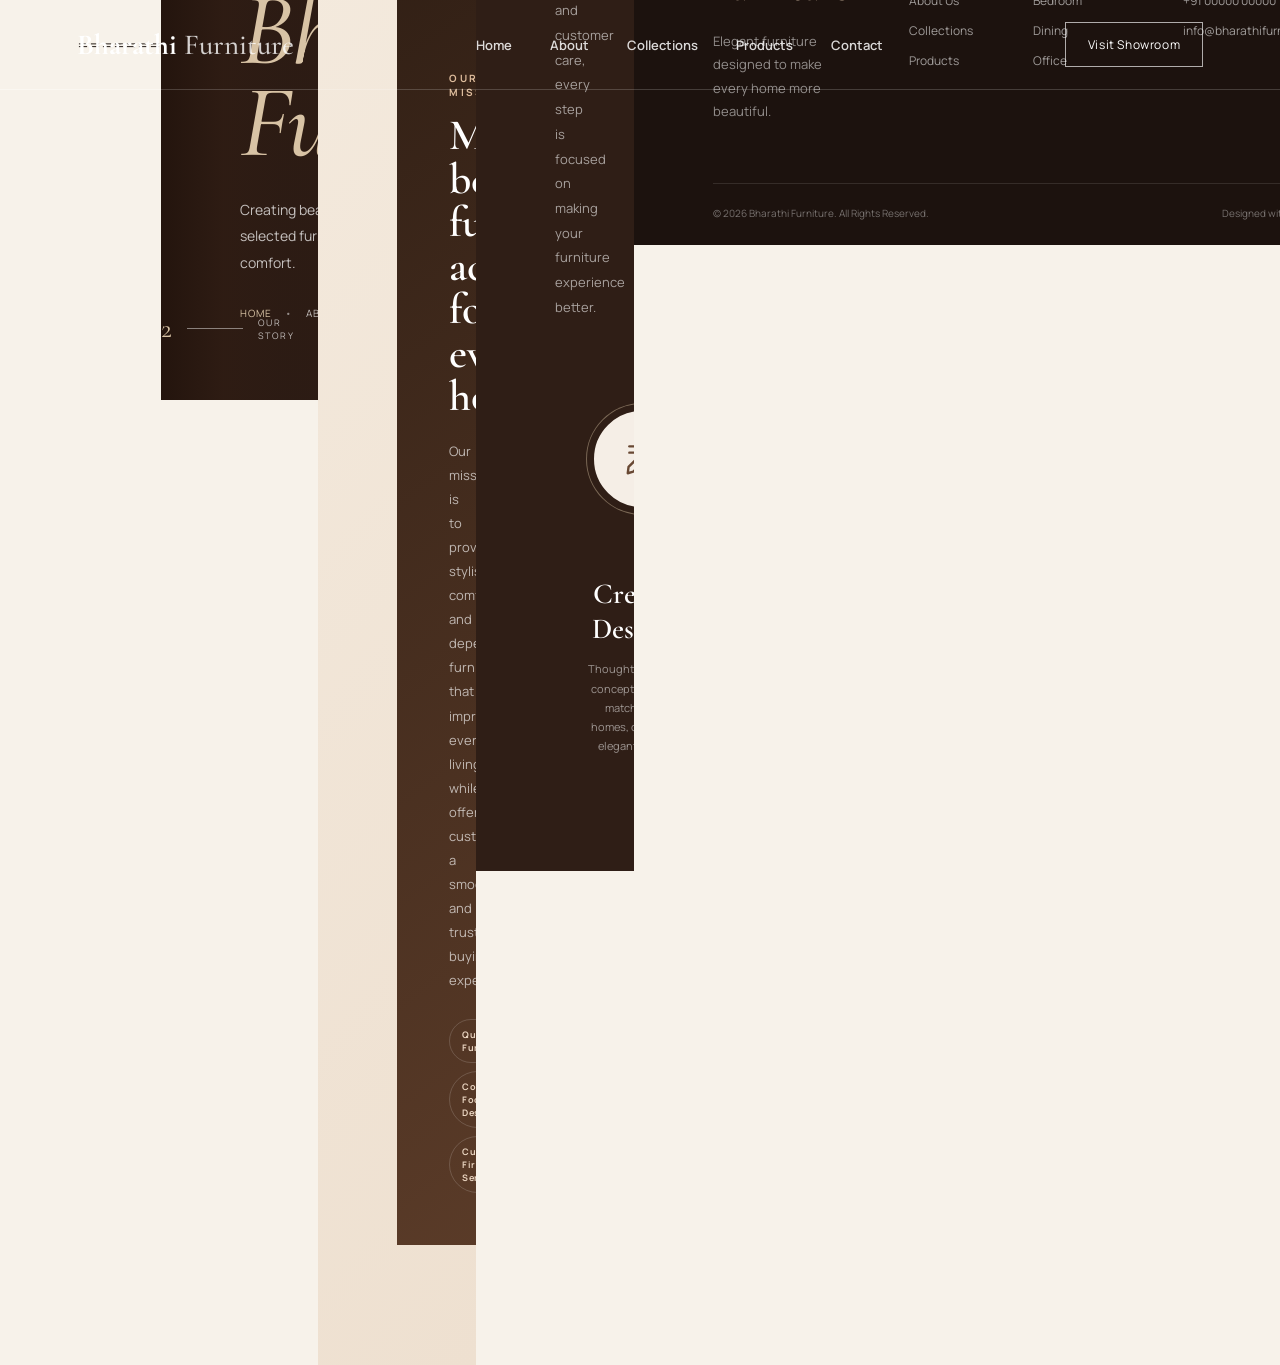
==== about.html @ 9de6555a "Merge branch 'main' into update" ====
<!DOCTYPE html>
<html lang="en">
<head>
  <meta charset="UTF-8" />
  <meta name="viewport" content="width=device-width, initial-scale=1.0" />
  <title>Bharathi Furniture</title>

  <link rel="preconnect" href="https://fonts.googleapis.com">
  <link rel="preconnect" href="https://fonts.gstatic.com" crossorigin>

  <link
    href="https://fonts.googleapis.com/css2?family=Cormorant+Garamond:wght@500;600;700&family=Manrope:wght@400;500;600;700&display=swap"
    rel="stylesheet"
  >

  <link rel="stylesheet" href="style.css" />
</head>
<body>

 <!-- HEADER -->

  <header class="header">
   <a href="index.html" class="logo">
  <img src="./image/logo.png" alt="Bharathi Furniture Logo">
</a>
=======
<header class="header">

  <a href="index.html" class="logo">
    Bharathi <span>Furniture</span>
  </a>

  <nav class="nav" id="mobileNav">

    <a href="index.html">
      Home
    </a>

    <a href="about.html" class="active">About</a>

    <a href="collection.html">
      Collections
    </a>

    <a href="products.html">
      Products
    </a>

    <a href="contact.html">
      Contact
    </a>

  </nav>

  <a href="contact.html" class="header-btn">
    Visit Showroom
  </a>

  <!-- MOBILE TOGGLE BUTTON -->
  <button
    class="menu-toggle"
    id="menuToggle"
    type="button"
    aria-label="Open menu"
    aria-expanded="false"
    aria-controls="mobileNav"
  >
    <span></span>
    <span></span>
    <span></span>
  </button>

</header>


<!-- =========================================
     ABOUT SECTION
========================================= -->
     <!-- =========================
       ABOUT PAGE HERO
  ========================== -->

  <section class="about-page-hero">

    <div class="about-hero-image"></div>

    <div class="about-hero-overlay"></div>


    <div class="about-hero-content">

      <span class="about-hero-small">
        OUR STORY
      </span>

      <h1>
        About
        <em>Bharathi Furniture.</em>
      </h1>

      <p>
        Creating beautiful interiors with thoughtfully selected
        furniture, elegant design and lasting comfort.
      </p>

      <div class="about-breadcrumb">
        <a href="index.html">Home</a>

        <span>•</span>

        <p>About Us</p>
      </div>

    </div>


    <div class="about-hero-number">
      <span>02</span>

      <div></div>

      <p>Our Story</p>
    </div>

  </section>
  

  <section class="scrolling-text-section">
  <div class="scrolling-text-track">

    <div class="scrolling-text-content">
      <span>Premium Quality Furniture</span>
      <i>◆</i>
      <span>Timeless Designs</span>
      <i>◆</i>
      <span>Made for Comfortable Living</span>
      <i>◆</i>
    </div>

    <!-- Duplicate for continuous scrolling -->
    <div class="scrolling-text-content" aria-hidden="true">
      <span>Premium Quality Furniture</span>
      <i>◆</i>
      <span>Timeless Designs</span>
      <i>◆</i>
      <span>Made for Comfortable Living</span>
      <i>◆</i>
    </div>

  </div>
</section>


<section class="bharathi-about" id="about ">

  <!-- LEFT IMAGE -->
  <div class="bharathi-about-image">

    <img
      src="https://images.unsplash.com/photo-1618221195710-dd6b41faaea6?auto=format&fit=crop&w=1400&q=90"
      alt="Bharathi Furniture Interior"
    >

    <div class="about-image-shape"></div>

   <div class="about-experience">

  <strong
    class="about-counter"
    data-target="15"
    data-suffix="+"
  >
    0+
  </strong>

  <span>
    Years of<br>Experience
  </span>

</div>

  </div>


  <!-- RIGHT CONTENT -->
  <div class="bharathi-about-content">

    <span class="about-subtitle">
      ABOUT BHARATHI FURNITURE
    </span>

    <h2 class="about-title">
      Furniture Made With
      <span>Passion & Purpose.</span>
    </h2>

    <div class="about-title-line"></div>

    <p class="about-description">
      At Bharathi Furniture, we believe every home deserves furniture
      that combines comfort, quality and timeless design.
    </p>


    <!-- COUNTERS -->
  <div class="about-stats">

  <!-- HAPPY CUSTOMERS -->

  <div class="about-stat">

    <div class="stat-icon">
      01
    </div>

    <div>

      <h3
        class="about-counter"
        data-target="5000"
        data-suffix="+"
      >
        0+
      </h3>

      <p>Happy Customers</p>

    </div>

  </div>


  <!-- FURNITURE DESIGNS -->

  <div class="about-stat">

    <div class="stat-icon">
      02
    </div>

    <div>

      <h3
        class="about-counter"
        data-target="1000"
        data-suffix="+"
      >
        0+
      </h3>

      <p>Furniture Designs</p>

    </div>

  </div>

</div>
  

    <!-- FEATURES -->
    <div class="about-features">

      <div class="about-feature">
        <span>✓</span>
        Premium Quality Furniture
      </div>

      <div class="about-feature">
        <span>✓</span>
        Elegant & Modern Designs
      </div>

      <div class="about-feature">
        <span>✓</span>
        Long Lasting Craftsmanship
      </div>

      <div class="about-feature">
        <span>✓</span>
        Trusted Customer Service
      </div>

    </div>


    <a href="#collections" class="about-btn">
      Explore More
      <span>→</span>
    </a>

  </div>

</section>
<!-- =========================================================
     OUR MISSION & VISION
========================================================= -->

<section class="mission-vision-section">

  <div class="mission-vision-heading mission-vision-reveal">

    <span>
      OUR DIRECTION
    </span>

    <h2>
      Built with purpose.
      <em>Driven by vision.</em>
    </h2>

    <p>
      Our mission and vision guide every furniture collection,
      every customer interaction and every home we help transform.
    </p>

  </div>


  <div class="mission-vision-grid">

    <!-- MISSION -->
    <article class="mission-vision-card mission-card mission-vision-reveal">

      <div class="mission-vision-icon">

        <svg viewBox="0 0 24 24" aria-hidden="true">
          <circle cx="12" cy="12" r="8"></circle>
          <circle cx="12" cy="12" r="4"></circle>
          <circle cx="12" cy="12" r="1"></circle>
        </svg>

      </div>


      <span class="mission-vision-number">
        01
      </span>


      <span class="mission-vision-label">
        OUR MISSION
      </span>


      <h3>
        Making beautiful furniture
        accessible for every home.
      </h3>


      <p>
        Our mission is to provide stylish, comfortable and dependable
        furniture that improves everyday living while offering customers
        a smooth and trustworthy buying experience.
      </p>


      <div class="mission-vision-points">

        <span>Quality Furniture</span>

        <span>Comfort-Focused Design</span>

        <span>Customer-First Service</span>

      </div>

    </article>



    <!-- VISION -->
    <article class="mission-vision-card vision-card mission-vision-reveal">

      <div class="mission-vision-icon">

        <svg viewBox="0 0 24 24" aria-hidden="true">
          <path d="M2 12s4-6 10-6 10 6 10 6-4 6-10 6S2 12 2 12z"></path>
          <circle cx="12" cy="12" r="3"></circle>
        </svg>

      </div>


      <span class="mission-vision-number">
        02
      </span>


      <span class="mission-vision-label">
        OUR VISION
      </span>


      <h3>
        To become a trusted name
        in complete furniture solutions.
      </h3>


      <p>
        Our vision is to create inspiring furniture experiences where
        customers can discover everything they need for living rooms,
        bedrooms, dining areas, offices and complete homes.
      </p>


      <div class="mission-vision-points">

        <span>Complete Home Solutions</span>

        <span>Timeless Collections</span>

        <span>Long-Term Customer Trust</span>

      </div>

    </article>

  </div>

</section>
<!-- =========================================
     WHY BHARATHI - HORIZONTAL TIMELINE
========================================= -->

<section class="about-values">

  <div class="about-values-head">

    <span class="about-values-eyebrow">
      WHY CHOOSE BHARATHI
    </span>

    <h2>
      Crafted with Purpose.
      <em>Trusted by Families.</em>
    </h2>

    <p>
      From creative design to quality products and customer care,
      every step is focused on making your furniture experience better.
    </p>

  </div>


  <div class="about-values-line">

    <!-- ITEM 1 -->
    <div class="about-value-item value-delay-1">

      <div class="value-icon">
        <!-- DESIGNER ICON -->
        <svg viewBox="0 0 24 24" aria-hidden="true">
          <path d="M3 21l3.5-1 11-11a2.12 2.12 0 0 0-3-3l-11 11L3 21z"></path>
          <path d="M13.5 7.5l3 3"></path>
          <path d="M4 4h6"></path>
          <path d="M4 8h4"></path>
        </svg>
      </div>

      <span class="value-number">01</span>

      <h3>Creative Designer</h3>

      <p>
        Thoughtful furniture concepts created to match modern
        homes, comfort and elegant interiors.
      </p>

    </div>


    <!-- ITEM 2 -->
    <div class="about-value-item value-delay-2">

      <div class="value-icon">
        <!-- QUALITY ICON -->
        <svg viewBox="0 0 24 24" aria-hidden="true">
          <path d="M12 2l3 3 4-.5.5 4 3 3-3 3-.5 4-4-.5-3 3-3-3-4 .5-.5-4-3-3 3-3 .5-4 4 .5 3-3z"></path>
          <path d="M8.5 12l2.2 2.2L15.5 9"></path>
        </svg>
      </div>

      <span class="value-number">02</span>

      <h3>Quality Products</h3>

      <p>
        Carefully selected materials and reliable craftsmanship
        for furniture designed to last.
      </p>

    </div>


    <!-- ITEM 3 -->
    <div class="about-value-item value-delay-3">

      <div class="value-icon">
        <!-- TRUST ICON -->
        <svg viewBox="0 0 24 24" aria-hidden="true">
          <path d="M12 3l7 3v5c0 5-3 8-7 10-4-2-7-5-7-10V6l7-3z"></path>
          <path d="M8.5 11.5l2.2 2.2 4.8-4.8"></path>
        </svg>
      </div>

      <span class="value-number">03</span>

      <h3>Customer Trust</h3>

      <p>
        Honest service, dependable support and long-term
        relationships with every customer.
      </p>

    </div>


    <!-- ITEM 4 -->
    <div class="about-value-item value-delay-4">

      <div class="value-icon">
        <!-- DELIVERY ICON -->
        <svg viewBox="0 0 24 24" aria-hidden="true">
          <path d="M3 6h11v10H3z"></path>
          <path d="M14 9h4l3 3v4h-7z"></path>
          <circle cx="7" cy="18" r="2"></circle>
          <circle cx="18" cy="18" r="2"></circle>
        </svg>
      </div>

      <span class="value-number">04</span>

      <h3>Timely Delivery</h3>

      <p>
        Smooth service and dependable delivery so your furniture
        reaches your space on time.
      </p>

    </div>

  </div>

</section>
 <!-- FOOTER -->
  <footer class="footer">

    <div class="footer-top">

      <div class="footer-brand">
        <h2>Bharathi <span>Furniture</span></h2>

        <p>
          Elegant furniture designed to make
          every home more beautiful.
        </p>
      </div>


      <div class="footer-column">
        <h3>Explore</h3>
        <a href="#">Home</a>
        <a href="#">About Us</a>
        <a href="#">Collections</a>
        <a href="#">Products</a>
      </div>


      <div class="footer-column">
        <h3>Collections</h3>
        <a href="#">Living Room</a>
        <a href="#">Bedroom</a>
        <a href="#">Dining</a>
        <a href="#">Office</a>
      </div>


      <div class="footer-column">
        <h3>Contact</h3>
        <p>Madurai, Tamil Nadu</p>
        <p>+91 00000 00000</p>
        <p>info@bharathifurniture.com</p>
      </div>

    </div>


    <div class="footer-bottom">
      <p>© 2026 Bharathi Furniture. All Rights Reserved.</p>
      <p>Designed with elegance.</p>
    </div>

  </footer>
  <script>

const valueItems = document.querySelectorAll(".about-value-item");

const valuesObserver = new IntersectionObserver(
  (entries, observer) => {

    entries.forEach((entry) => {

      if (entry.isIntersecting) {

        valueItems.forEach((item) => {
          item.classList.add("show");
        });

        observer.unobserve(entry.target);

      }

    });

  },
  {
    threshold: 0.25
  }
);

const valuesSection = document.querySelector(".about-values");

if (valuesSection) {
  valuesObserver.observe(valuesSection);
}

</script>
<script>

document.addEventListener("DOMContentLoaded", function () {

  const counters =
    document.querySelectorAll(".about-counter");

  if (counters.length === 0) {
    return;
  }


  function startCounter(counter) {

    // Prevent running more than once
    if (counter.dataset.started === "true") {
      return;
    }

    counter.dataset.started = "true";


    const target =
      parseInt(counter.dataset.target);

    const suffix =
      counter.dataset.suffix || "";

    const duration = 2000;

    let startTime = null;


    function updateCounter(timestamp) {

      if (!startTime) {
        startTime = timestamp;
      }


      const progress =
        Math.min(
          (timestamp - startTime) / duration,
          1
        );


      // Smooth animation
      const ease =
        1 - Math.pow(1 - progress, 3);


      const current =
        Math.floor(target * ease);


      counter.textContent =
        current.toLocaleString() + suffix;


      if (progress < 1) {

        requestAnimationFrame(
          updateCounter
        );

      } else {

        counter.textContent =
          target.toLocaleString() + suffix;

      }

    }


    requestAnimationFrame(
      updateCounter
    );

  }


  // START ONLY WHEN USER SCROLLS TO NUMBER

  const observer =
    new IntersectionObserver(

      function (entries) {

        entries.forEach(function (entry) {

          if (entry.isIntersecting) {

            startCounter(entry.target);

            observer.unobserve(
              entry.target
            );

          }

        });

      },

      {
        threshold: 0.4
      }

    );


  counters.forEach(function (counter) {

    observer.observe(counter);

  });

});
const missionVisionItems =
  document.querySelectorAll(
    ".mission-vision-reveal"
  );


const missionVisionObserver =
  new IntersectionObserver(

    function (
      entries,
      observer
    ) {

      entries.forEach(
        function (entry) {

          if (
            entry.isIntersecting
          ) {

            entry.target
              .classList
              .add("show");


            observer.unobserve(
              entry.target
            );

          }

        }
      );

    },

    {
      threshold: 0.18
    }

  );


missionVisionItems.forEach(
  function (item) {

    missionVisionObserver
      .observe(item);

  }
);
const missionCards =
  document.querySelectorAll(
    ".mission-vision-card"
  );


missionCards.forEach(
  function(card) {

    card.addEventListener(
      "click",
      function() {

        missionCards.forEach(
          function(item) {
            item.classList.remove(
              "active-card"
            );
          }
        );


        card.classList.add(
          "active-card"
        );

      }
    );

  }
);


document.addEventListener("DOMContentLoaded", function () {

  const menuToggle =
    document.getElementById("menuToggle");

  const mobileNav =
    document.getElementById("mobileNav");

  if (!menuToggle || !mobileNav) {
    return;
  }


  function closeMobileMenu() {
    menuToggle.classList.remove("active");
    mobileNav.classList.remove("open");

    menuToggle.setAttribute(
      "aria-expanded",
      "false"
    );

    document.body.style.overflow = "";
  }


  menuToggle.addEventListener(
    "click",
    function () {

      const menuIsOpen =
        mobileNav.classList.toggle("open");

      menuToggle.classList.toggle(
        "active",
        menuIsOpen
      );

      menuToggle.setAttribute(
        "aria-expanded",
        String(menuIsOpen)
      );

      document.body.style.overflow =
        menuIsOpen ? "hidden" : "";

    }
  );


  mobileNav
    .querySelectorAll("a")
    .forEach(function (link) {

      link.addEventListener(
        "click",
        closeMobileMenu
      );

    });


  document.addEventListener(
    "keydown",
    function (event) {

      if (event.key === "Escape") {
        closeMobileMenu();
      }

    }
  );


  window.addEventListener(
    "resize",
    function () {

      if (window.innerWidth > 768) {
        closeMobileMenu();
      }

    }
  );

});
</script>

</body>
</html>
---- style.css ----
/* =========================================================
   BHARATHI FURNITURE - CLEAN MASTER STYLESHEET
   Brown + Cream Theme
   Consolidated from the supplied stylesheet.
   Duplicate selectors and repeated media blocks were merged.
========================================================= */
:root {
  --brown-dark: #2b1b14;
  --brown: #5a3c2b;
  --brown-light: #8a674e;
  --beige: #d7c0a7;
  --cream: #f7f2ea;
  --cream-dark: #eee5da;
  --white: #ffffff;
  --text: #28221e;
  --muted: #70665f;
}

* {
  margin: 0;
  padding: 0;
  box-sizing: border-box;
}

html {
  scroll-behavior: smooth;
}

body {
  font-family: "Manrope", sans-serif;
  color: var(--text);
  background: var(--cream);
  overflow-x: hidden;
}

a {
  text-decoration: none;
  color: inherit;
}

img {
  width: 100%;
  height: 100%;
  object-fit: cover;
  display: block;
}

button, a {
  -webkit-tap-highlight-color: transparent;
}

.header {
  width: 100%;
  height: 90px;
  padding: 0 6%;
  position: absolute;
  top: 0;
  left: 0;
  z-index: 20;
  display: flex;
  align-items: center;
  justify-content: space-between;
  border-bottom: 1px solid rgba(255, 255, 255, 0.18);
}

.logo {
  color: var(--white);
  font-family: "Cormorant Garamond", serif;
  font-size: 29px;
  font-weight: 700;
}

.logo span {
  font-weight: 500;
  opacity: 0.8;
}

.nav {
  display: flex;
  align-items: center;
  gap: 38px;
}

.nav a {
  color: rgba(255, 255, 255, 0.84);
  font-size: 13px;
  font-weight: 600;
  transition: 0.3s;
}

.nav a:hover {
  color: var(--white);
}

.header-btn {
  padding: 13px 22px;
  border: 1px solid rgba(255, 255, 255, 0.65);
  color: white;
  font-size: 12px;
  letter-spacing: 0.05em;
  transition: 0.3s;
}

.header-btn:hover {
  background: white;
  color: var(--brown-dark);
}

.hero {
  position: relative;
  width: 100%;
  min-height: 100vh;
  display: flex;
  align-items: center;
  padding: 130px 7% 80px;
  overflow: hidden;
  background: #2b1b14;
}

.hero-video {
  position: absolute;
  top: 50%;
  left: 50%;
  width: 100%;
  height: 100%;
  transform: translate(-50%, -50%);
  object-fit: cover;
  z-index: 0;
}

.hero-overlay {
  position: absolute;
  inset: 0;
  z-index: 1;
  background: linear-gradient(
      90deg,

      rgba(29, 17, 11, 0.94) 0%,

      rgba(46, 27, 18, 0.82) 32%,

      rgba(45, 27, 19, 0.5) 62%,

      rgba(26, 16, 11, 0.18) 100%
    ),

    linear-gradient(
      0deg,
      rgba(24, 14, 9, 0.55),
      transparent 45%
    );
}

.hero-content {
  position: relative;
  z-index: 3;
  max-width: 850px;
  color: #ffffff;
  animation: heroContent 1.2s ease forwards;
}

.hero .eyebrow {
  display: inline-flex;
  align-items: center;
  gap: 15px;
  color: #d8c3a5;
  font-size: 11px;
  font-weight: 700;
  letter-spacing: 0.23em;
  text-transform: uppercase;
  margin-bottom: 25px;
}

.hero .eyebrow::before {
  content: "";
  width: 45px;
  height: 1px;
  background: #d8c3a5;
}

.hero h1 {
  max-width: 900px;
  margin: 0;
  font-family: "Cormorant Garamond", serif;
  font-size: clamp(58px, 7.5vw, 108px);
  font-weight: 600;
  line-height: 0.89;
  letter-spacing: -0.025em;
}

.hero h1 em {
  display: block;
  margin-top: 10px;
  color: #d8c3a5;
  font-weight: 500;
  font-style: italic;
}

.hero-content > p {
  max-width: 570px;
  margin-top: 30px;
  color: rgba(255, 255, 255, 0.73);
  font-size: 15px;
  line-height: 1.9;
}

.hero-buttons {
  display: flex;
  align-items: center;
  gap: 16px;
  margin-top: 38px;
}

.hero .btn-primary {
  position: relative;
  overflow: hidden;
  padding: 17px 29px;
  background: #6f4e37;
  color: #ffffff;
  border: 1px solid #6f4e37;
  font-size: 11px;
  font-weight: 700;
  letter-spacing: 0.08em;
  text-transform: uppercase;
  transition: transform 0.35s ease,
    background 0.35s ease;
}

.hero .btn-primary:hover {
  background: #ffffff;
  color: #3b2418;
  border-color: #ffffff;
  transform: translateY(-4px);
}

.hero .btn-outline {
  padding: 17px 29px;
  border: 1px solid rgba(255, 255, 255, 0.48);
  color: #ffffff;
  font-size: 11px;
  font-weight: 700;
  letter-spacing: 0.08em;
  text-transform: uppercase;
  transition: 0.35s ease;
}

.hero .btn-outline:hover {
  background: rgba(255, 255, 255, 0.94);
  border-color: #ffffff;
  color: #3b2418;
  transform: translateY(-4px);
}

.hero-label {
  position: absolute;
  right: 6%;
  bottom: 60px;
  z-index: 3;
  display: flex;
  align-items: center;
  gap: 16px;
  color: #ffffff;
}

.hero-label span {
  font-family: "Cormorant Garamond", serif;
  color: #d8c3a5;
  font-size: 28px;
  font-weight: 600;
}

.hero-label > div {
  width: 70px;
  height: 1px;
  background: rgba(255, 255, 255, 0.45);
}

.hero-label p {
  font-size: 10px;
  letter-spacing: 0.18em;
  text-transform: uppercase;
  color: rgba(255, 255, 255, 0.72);
}

.hero-scroll {
  position: absolute;
  z-index: 3;
  left: 2.5%;
  bottom: 35px;
  display: flex;
  flex-direction: column;
  align-items: center;
  gap: 12px;
  color: rgba(255, 255, 255, 0.6);
}

.hero-scroll span {
  writing-mode: vertical-rl;
  transform: rotate(180deg);
  font-size: 8px;
  letter-spacing: 0.25em;
}

.scroll-line {
  width: 1px;
  height: 55px;
  position: relative;
  overflow: hidden;
  background: rgba(255, 255, 255, 0.25);
}

.scroll-line::after {
  content: "";
  position: absolute;
  width: 1px;
  height: 25px;
  background: #ffffff;
  animation: scrollMove 1.8s infinite;
}

@keyframes heroContent {
  from {
    opacity: 0;
    transform: translateY(35px);
  }

  to {
    opacity: 1;
    transform: translateY(0);
  }
}

@keyframes scrollMove {
  0% {
    top: -30px;
  }

  100% {
    top: 60px;
  }
}

.section {
  padding: 110px 7%;
}

.section-heading {
  display: flex;
  justify-content: space-between;
  align-items: end;
  gap: 40px;
  margin-bottom: 55px;
}

.section-heading h2, .intro h2, .about h2, .signature h2, .why-heading h2, .contact-cta h2 {
  font-family: "Cormorant Garamond", serif;
  font-size: clamp(48px, 5.5vw, 76px);
  line-height: 0.98;
  font-weight: 600;
}

.section-heading p {
  max-width: 420px;
  color: var(--muted);
  line-height: 1.8;
}

.section-label {
  display: inline-block;
  margin-bottom: 18px;
}

.light {
  color: var(--beige);
}

.intro h2 span, .about h2 span, .signature h2 span, .why-heading h2 span, .contact-cta h2 span {
  display: block;
  color: var(--brown-light);
  font-style: italic;
}

.category-card {
  position: relative;
  height: 500px;
  overflow: hidden;
}

.category-large {
  height: 600px;
}

.category-card::after {
  content: "";
  position: absolute;
  inset: 0;
  background: linear-gradient(
      180deg,
      transparent 35%,
      rgba(32, 20, 14, 0.82)
    );
}

.category-card img {
  transition: transform 0.8s ease;
}

.category-card:hover img {
  transform: scale(1.07);
}

.category-content {
  position: absolute;
  z-index: 3;
  left: 30px;
  right: 30px;
  bottom: 30px;
  color: white;
}

.category-content > span {
  font-size: 11px;
  opacity: 0.65;
}

.category-content h3 {
  font-family: "Cormorant Garamond", serif;
  font-size: 38px;
  margin: 8px 0 15px;
}

.category-content a {
  font-size: 11px;
  text-transform: uppercase;
  letter-spacing: 0.11em;
}

.about {
  display: grid;
  grid-template-columns: 1fr 0.9fr;
  gap: 100px;
  align-items: center;
}

.about-image-wrap {
  position: relative;
  min-height: 650px;
}

.about-image-main {
  width: 78%;
  height: 580px;
}

.about-small-image {
  position: absolute;
  width: 45%;
  height: 270px;
  right: 0;
  bottom: 0;
  border: 10px solid var(--cream);
}

.experience-box {
  position: absolute;
  right: 0;
  top: 50px;
  background: var(--brown);
  color: white;
  padding: 25px 30px;
  display: flex;
  align-items: center;
  gap: 15px;
}

.experience-box strong {
  font-family: "Cormorant Garamond", serif;
  font-size: 45px;
}

.experience-box span {
  font-size: 11px;
  line-height: 1.6;
  letter-spacing: 0.06em;
}

.about-content p {
  color: var(--muted);
  line-height: 1.9;
  margin: 21px 0;
}

.about-points {
  border-top: 1px solid #d8cfc5;
  border-bottom: 1px solid #d8cfc5;
  margin: 35px 0;
}

.about-points div {
  padding: 17px 0;
  display: flex;
  gap: 22px;
  border-bottom: 1px solid #ddd3c9;
}

.about-points div:last-child {
  border: 0;
}

.about-points strong {
  font-size: 11px;
  color: var(--brown-light);
}

.about-points span {
  font-size: 14px;
  font-weight: 600;
}

.bharathi-experience {
  position: relative;
  display: grid;
  grid-template-columns: 0.92fr 1.08fr;
  min-height: 900px;
  background: #efe3d5;
  overflow: hidden;
}

.experience-editorial-image {
  position: relative;
  min-height: 900px;
  overflow: hidden;
  background: #342117;
}

.experience-editorial-image img {
  width: 100%;
  height: 100%;
  object-fit: cover;
  display: block;
  transition: transform 1.4s
    cubic-bezier(
      0.22,
      1,
      0.36,
      1
    );
}

.bharathi-experience:hover .experience-editorial-image img {
  transform: scale(1.035);
}

.experience-image-overlay {
  position: absolute;
  inset: 0;
  background: linear-gradient(
      180deg,
      rgba(42, 25, 16, 0.05) 25%,
      rgba(42, 25, 16, 0.78) 100%
    ),
    linear-gradient(
      90deg,
      rgba(42, 25, 16, 0.12),
      transparent 55%
    );
}

.experience-image-caption {
  position: absolute;
  left: 48px;
  right: 48px;
  bottom: 48px;
  z-index: 2;
  color: #ffffff;
}

.experience-image-caption span {
  display: inline-block;
  margin-bottom: 13px;
  color: #e5cdb4;
  font-size: 10px;
  font-weight: 700;
  letter-spacing: 0.22em;
}

.experience-image-caption strong {
  display: block;
  max-width: 430px;
  font-family: "Cormorant Garamond",
    serif;
  font-size: 42px;
  font-weight: 500;
  line-height: 1.05;
}

.experience-floating-seal {
  position: absolute;
  top: 55px;
  right: 35px;
  z-index: 3;
  width: 145px;
  height: 145px;
  display: flex;
  align-items: center;
  justify-content: center;
  gap: 9px;
  border: 7px solid
    rgba(239, 227, 213, 0.88);
  border-radius: 50%;
  background: #3b261c;
  color: #ffffff;
  box-shadow: 0 20px 45px
    rgba(43, 27, 20, 0.22);
  animation: experienceSealFloat
    4s
    ease-in-out
    infinite;
}

.experience-floating-seal strong {
  color: #d9b894;
  font-family: "Cormorant Garamond",
    serif;
  font-size: 42px;
  line-height: 1;
}

.experience-floating-seal span {
  color: rgba(
      255,
      255,
      255,
      0.78
    );
  font-size: 9px;
  font-weight: 700;
  line-height: 1.5;
  letter-spacing: 0.08em;
  text-transform: uppercase;
}

@keyframes experienceSealFloat {
  0%, 100% {
    transform: translateY(0);
  }

  50% {
    transform: translateY(-10px);
  }
}

.experience-editorial-content {
  position: relative;
  padding: 100px
    clamp(
      45px,
      7vw,
      115px
    );
  display: flex;
  flex-direction: column;
  justify-content: center;
  background: radial-gradient(
      circle at 100% 0%,
      rgba(127, 83, 52, 0.13),
      transparent 30%
    ),
    #f7efe5;
}

.experience-editorial-content::after {
  content: "HOME";
  position: absolute;
  right: -8px;
  bottom: -35px;
  color: rgba(
      75,
      47,
      29,
      0.035
    );
  font-family: "Cormorant Garamond",
    serif;
  font-size: clamp(
      110px,
      14vw,
      220px
    );
  font-weight: 700;
  line-height: 1;
  pointer-events: none;
}

.experience-heading {
  position: relative;
  z-index: 2;
  max-width: 720px;
  margin-bottom: 55px;
}

.experience-eyebrow {
  position: relative;
  display: inline-flex;
  align-items: center;
  gap: 14px;
  margin-bottom: 18px;
  color: #81583e;
  font-size: 10px;
  font-weight: 700;
  letter-spacing: 0.22em;
}

.experience-eyebrow::before {
  content: "";
  width: 40px;
  height: 1px;
  background: #81583e;
}

.experience-heading h2 {
  margin: 0;
  max-width: 700px;
  color: #302018;
  font-family: "Cormorant Garamond",
    serif;
  font-size: clamp(
      52px,
      5.6vw,
      80px
    );
  font-weight: 600;
  line-height: 0.95;
}

.experience-heading h2 em {
  display: block;
  margin-top: 7px;
  color: #8b6044;
  font-weight: 500;
  font-style: italic;
}

.experience-heading p {
  max-width: 640px;
  margin-top: 27px;
  color: #74665d;
  font-size: 14px;
  line-height: 1.9;
}

.experience-steps {
  position: relative;
  z-index: 2;
  border-top: 1px solid
    #d6c4b3;
}

.experience-step {
  position: relative;
  display: grid;
  grid-template-columns: 80px 1fr;
  gap: 24px;
  padding: 30px 0;
  border-bottom: 1px solid
    #d6c4b3;
  transition: padding-left 0.4s ease,
    background 0.4s ease;
}

.experience-step::before {
  content: "";
  position: absolute;
  left: 0;
  top: 0;
  bottom: 0;
  width: 3px;
  background: #79523a;
  transform: scaleY(0);
  transform-origin: top;
  transition: transform 0.4s ease;
}

.experience-step:hover {
  padding-left: 18px;
  background: rgba(
      139,
      96,
      68,
      0.04
    );
}

.experience-step:hover::before {
  transform: scaleY(1);
}

.experience-step-number {
  color: #a78368;
  font-family: "Cormorant Garamond",
    serif;
  font-size: 32px;
  line-height: 1;
}

.experience-step-label {
  display: block;
  margin-bottom: 8px;
  color: #91694d;
  font-size: 9px;
  font-weight: 700;
  letter-spacing: 0.18em;
}

.experience-step h3 {
  margin: 0 0 9px;
  color: #3a281f;
  font-family: "Cormorant Garamond",
    serif;
  font-size: 28px;
  font-weight: 600;
}

.experience-step p {
  max-width: 590px;
  margin: 0;
  color: #76685f;
  font-size: 12px;
  line-height: 1.8;
}

.experience-bottom {
  position: relative;
  z-index: 2;
  display: grid;
  grid-template-columns: 1fr 1fr auto;
  gap: 25px;
  align-items: center;
  margin-top: 42px;
}

.experience-mini-stat {
  padding-right: 22px;
  border-right: 1px solid
    #d4c1af;
}

.experience-mini-stat strong {
  display: block;
  color: #5f402f;
  font-family: "Cormorant Garamond",
    serif;
  font-size: 37px;
  font-weight: 600;
  line-height: 1;
}

.experience-mini-stat span {
  display: block;
  margin-top: 6px;
  color: #776960;
  font-size: 9px;
  font-weight: 700;
  letter-spacing: 0.1em;
  text-transform: uppercase;
}

.experience-cta {
  display: inline-flex;
  align-items: center;
  justify-content: center;
  gap: 14px;
  min-width: 185px;
  padding: 15px 20px;
  background: #5f402f;
  color: #ffffff;
  font-size: 10px;
  font-weight: 700;
  letter-spacing: 0.07em;
  text-transform: uppercase;
  transition: background 0.35s ease,
    transform 0.35s ease;
}

.experience-cta span {
  font-size: 17px;
  transition: transform 0.35s ease;
}

.experience-cta:hover {
  background: #352219;
  transform: translateY(-4px);
}

.experience-cta:hover span {
  transform: translateX(6px);
}

.experience-reveal {
  opacity: 0;
  transform: translateY(38px);
  transition: opacity 0.85s ease,
    transform 0.85s
    cubic-bezier(
      0.22,
      1,
      0.36,
      1
    );
}

.experience-reveal.experience-show {
  opacity: 1;
  transform: translateY(0);
}

.experience-step:nth-child(2) {
  transition-delay: 0.1s;
}

.experience-step:nth-child(3) {
  transition-delay: 0.2s;
}

.signature {
  min-height: 500px;
  height: 900px;
  background: var(--brown-dark);
  display: grid;
  grid-template-columns: 0.85fr 1.15fr;
}

.signature-content {
  padding: 100px 8vw;
  color: white;
  display: flex;
  flex-direction: column;
  justify-content: center;
}

.signature h2 {
  margin: 10px 0 25px;
}

.signature h2 span {
  color: var(--beige);
}

.signature p {
  max-width: 430px;
  line-height: 1.9;
  color: rgba(255, 255, 255, 0.67);
  margin-bottom: 35px;
}

.signature-image {
  min-height: 700px;
}

.btn-cream {
  width: fit-content;
  background: var(--cream);
  color: var(--brown-dark);
}

.btn-cream:hover {
  background: var(--beige);
  transform: translateY(-3px);
}

.products {
  background: white;
}

.product-grid {
  display: grid;
  grid-template-columns: repeat(3, 1fr);
  gap: 28px;
}

.product-image {
  position: relative;
  height: 460px;
  overflow: hidden;
  background: #eee;
}

.product-image img {
  transition: 0.7s;
}

.product-card:hover .product-image img {
  transform: scale(1.06);
}

.product-tag {
  position: absolute;
  top: 16px;
  left: 16px;
  z-index: 2;
  padding: 8px 11px;
  background: white;
  font-size: 9px;
  font-weight: 700;
  letter-spacing: 0.1em;
}

.product-image button {
  position: absolute;
  z-index: 2;
  right: 17px;
  bottom: 17px;
  width: 45px;
  height: 45px;
  border: 0;
  border-radius: 50%;
  background: var(--brown-dark);
  color: white;
  font-size: 20px;
  cursor: pointer;
  transition: 0.3s;
}

.product-image button:hover {
  transform: rotate(90deg);
  background: var(--brown);
}

.product-info {
  padding: 19px 3px;
  display: flex;
  justify-content: space-between;
  align-items: center;
}

.product-info h3 {
  font-family: "Cormorant Garamond", serif;
  font-size: 25px;
}

.product-info p {
  font-size: 11px;
  margin-top: 5px;
  color: var(--muted);
}

.product-info > span {
  font-size: 11px;
  color: var(--brown);
}

.why-us {
  padding: 110px 7%;
  background: var(--brown-dark);
  color: white;
}

.why-heading {
  max-width: 800px;
  margin-bottom: 65px;
}

.why-grid {
  display: grid;
  grid-template-columns: repeat(4, 1fr);
  border-top: 1px solid rgba(255, 255, 255, 0.13);
}

.why-card {
  padding: 40px 30px 20px 0;
  border-right: 1px solid rgba(255, 255, 255, 0.13);
}

.why-card + .why-card {
  padding-left: 30px;
}

.why-card:last-child {
  border: none;
}

.why-card > span {
  color: var(--beige);
  font-size: 10px;
}

.why-card h3 {
  font-family: "Cormorant Garamond", serif;
  font-size: 27px;
  margin: 35px 0 15px;
}

.why-card p {
  font-size: 13px;
  line-height: 1.8;
  color: rgba(255, 255, 255, 0.57);
}

.inspiration {
  min-height: 720px;
  position: relative;
  display: flex;
  align-items: center;
  justify-content: center;
}

.inspiration > img {
  position: absolute;
  inset: 0;
}

.inspiration-overlay {
  position: absolute;
  inset: 0;
  background: rgba(36, 21, 14, 0.43);
}

.inspiration-content {
  position: relative;
  z-index: 2;
  max-width: 850px;
  text-align: center;
  color: white;
}

.inspiration-content > span {
  font-size: 10px;
  letter-spacing: 0.22em;
}

.inspiration-content h2 {
  font-family: "Cormorant Garamond", serif;
  font-size: clamp(55px, 7vw, 95px);
  line-height: 0.95;
  margin: 25px 0 35px;
}

.inspiration-content h2 em {
  color: var(--beige);
}

.inspiration-content a {
  padding-bottom: 7px;
  border-bottom: 1px solid white;
  font-size: 12px;
}

.stats {
  padding: 75px 7%;
  background: var(--cream);
  display: grid;
  grid-template-columns: repeat(4, 1fr);
}

.stat {
  text-align: center;
  border-right: 1px solid #d7cec4;
}

.stat:last-child {
  border: none;
}

.stat strong {
  display: block;
  font-family: "Cormorant Garamond", serif;
  font-size: clamp(45px, 5vw, 70px);
  font-weight: 600;
  color: #684833;
  line-height: 1;
  font-variant-numeric: tabular-nums;
}

.stat span {
  display: block;
  margin-top: 10px;
  color: #76665c;
  font-size: 11px;
  font-weight: 600;
  letter-spacing: 0.08em;
  text-transform: uppercase;
}

.contact-cta {
  padding: 100px 7%;
  background: var(--brown);
  color: white;
  display: grid;
  grid-template-columns: 1.2fr 0.8fr;
  gap: 90px;
  align-items: center;
}

.contact-cta h2 span {
  color: var(--beige);
}

.contact-cta-right p {
  max-width: 440px;
  color: rgba(255, 255, 255, 0.73);
  line-height: 1.9;
  margin-bottom: 30px;
}

.footer {
  background: #1c120e;
  color: white;
  padding: 80px 7% 25px;
}

.footer-top {
  display: grid;
  grid-template-columns: 2fr repeat(3, 1fr);
  gap: 60px;
  padding-bottom: 60px;
}

.footer-brand h2 {
  font-family: "Cormorant Garamond", serif;
  font-size: 36px;
}

.footer-brand h2 span {
  font-weight: 400;
  color: var(--beige);
}

.footer-brand p {
  max-width: 330px;
  margin-top: 20px;
  color: rgba(255, 255, 255, 0.52);
  line-height: 1.8;
  font-size: 13px;
}

.footer-column {
  display: flex;
  flex-direction: column;
  gap: 13px;
}

.footer-column h3 {
  color: var(--beige);
  font-size: 11px;
  letter-spacing: 0.13em;
  text-transform: uppercase;
  margin-bottom: 10px;
}

.footer-column a, .footer-column p {
  color: rgba(255, 255, 255, 0.58);
  font-size: 12px;
  transition: 0.3s;
}

.footer-column a:hover {
  color: white;
  transform: translateX(4px);
}

.footer-bottom {
  padding-top: 22px;
  border-top: 1px solid rgba(255, 255, 255, 0.11);
  display: flex;
  justify-content: space-between;
  color: rgba(255, 255, 255, 0.4);
  font-size: 10px;
}

/* =========================================================
   COMPLETE HOME PAGE MOBILE RESPONSIVE PADDING
   Add at the very bottom of style.css
========================================================= */

@media (max-width: 600px) {

  :root {
    --mobile-padding: 24px;
  }


  /* PREVENT HORIZONTAL OVERFLOW */

  html,
  body {
    width: 100%;
    max-width: 100%;
    overflow-x: hidden;
  }

  *,
  *::before,
  *::after {
    box-sizing: border-box;
  }

  img,
  video {
    max-width: 100%;
  }


  /* HEADER */

  .header {
    width: 100%;
    height: 75px;

    padding-left: var(--mobile-padding) !important;
    padding-right: var(--mobile-padding) !important;
  }

  .logo {
    font-size: 22px;
  }

  .header-btn {
    display: none;
  }


  /* HERO */

  .hero {
    width: 100%;

    padding:
      115px var(--mobile-padding)
      65px !important;
  }

  .hero-content {
    width: 100%;
    max-width: 100%;
    min-width: 0;
  }

  .hero h1 {
    width: 100%;
    max-width: 100%;

    font-size: clamp(43px, 12vw, 52px);
    line-height: 0.94;

    overflow-wrap: break-word;
  }

  .hero-content > p {
    width: 100%;
    max-width: 100%;

    font-size: 13px;
    line-height: 1.75;
  }

  .hero-buttons {
    width: 100%;

    flex-direction: column;
    align-items: stretch;
  }

  .hero .btn-primary,
  .hero .btn-outline {
    width: 100%;

    display: flex;
    justify-content: center;
    align-items: center;
  }


  /* COMMON PADDED SECTIONS */

  .intro.section,
  .categories.section,
  .about.section,
  .products.section {
    width: 100%;
    max-width: 100%;

    padding:
      70px var(--mobile-padding)
      75px !important;
  }

  .intro.section > *,
  .categories.section > *,
  .about.section > *,
  .products.section > * {
    width: 100%;
    max-width: 100%;
    min-width: 0;
  }


  /* COMMON HEADINGS */

  .section-heading {
    width: 100%;
    max-width: 100%;

    flex-direction: column;
    align-items: flex-start;

    gap: 20px;
    margin-bottom: 38px;
  }

  .section-heading > div {
    width: 100%;
    max-width: 100%;
    min-width: 0;
  }

  .section-heading h2,
  .intro h2,
  .about h2,
  .signature h2,
  .why-heading h2,
  .contact-cta h2 {
    width: 100%;
    max-width: 100%;

    font-size: clamp(37px, 10.5vw, 44px) !important;
    line-height: 0.98;

    white-space: normal;
    overflow-wrap: break-word;
  }


  /* INTRO */

  .intro {
    height: auto !important;

    grid-template-columns: 1fr;
    gap: 35px;
  }

  .intro-left,
  .intro-right {
    width: 100%;
    max-width: 100%;
    min-width: 0;
  }

  .intro-right p {
    width: 100%;
    max-width: 100%;
  }


  /* CATEGORIES */

  .category-grid {
    width: 100%;
    max-width: 100%;

    grid-template-columns: 1fr;
    gap: 22px;
  }

  .category-flip-card,
  .category-large {
    width: 100%;
    max-width: 100%;

    grid-column: auto;
    height: 430px;
  }

  .category-card-content {
    padding: 25px 22px;
  }

  .category-card-content h3 {
    font-size: 34px;
  }


  /* ABOUT */

  .about {
    grid-template-columns: 1fr;
    gap: 50px;
  }

  .about-image-wrap,
  .about-content {
    width: 100%;
    max-width: 100%;
    min-width: 0;
  }

  .about-image-wrap {
    min-height: 430px;
  }

  .about-image-main {
    width: 90%;
    height: 380px;
  }

  .about-small-image {
    width: 45%;
    height: 150px;
  }

  .experience-box {
    right: 0;
    top: 20px;

    max-width: 170px;
    padding: 16px;
  }


  /* SIGNATURE SECTION */

  .signature {
    width: 100%;
    height: auto;
    min-height: 0;

    grid-template-columns: 1fr;
  }

  .signature-content {
    width: 100%;
    max-width: 100%;

    padding:
      70px var(--mobile-padding)
      75px !important;
  }

  .signature-content p {
    width: 100%;
    max-width: 100%;
  }

   .signature-image {
    width: calc(100% - 48px);
    height: 350px;
    min-height: 0;

    margin: 0 24px 24px;

    overflow: hidden;
    border-radius: 12px;
  }

  .signature-image img {
    width: 100%;
    height: 100%;

    display: block;
    object-fit: cover;
    object-position: center;
  }


  /* PRODUCTS */

  .products .section-heading h2 {
    font-size: clamp(37px, 10.5vw, 42px) !important;
  }

  .product-grid {
    width: 100%;
    max-width: 100%;

    grid-template-columns: 1fr;
    gap: 28px;

    padding: 0 !important;
    margin: 0;
  }

  .product-card,
  .product-image {
    width: 100%;
    max-width: 100%;
    min-width: 0;
  }

  .product-image {
    height: 410px;
  }


  /* WHY US */

  .why-us {
    width: 100%;
    max-width: 100%;

    padding:
      70px var(--mobile-padding)
      75px !important;
  }

  .why-heading,
  .why-grid {
    width: 100%;
    max-width: 100%;
  }

  .why-heading {
    margin-bottom: 40px;
  }

  .why-grid {
    grid-template-columns: 1fr;
  }

  .why-card,
  .why-card + .why-card {
    width: 100%;

    padding: 32px 0 !important;

    border-right: 0;
    border-bottom:
      1px solid rgba(255, 255, 255, 0.13);
  }


  /* INSPIRATION */

  .inspiration {
    width: 100%;
    min-height: 570px;

    padding:
      70px var(--mobile-padding) !important;
  }

  .inspiration-content {
    width: 100%;
    max-width: 100%;
  }

  .inspiration-content h2 {
    width: 100%;
    max-width: 100%;

    font-size: clamp(42px, 12vw, 52px) !important;
    line-height: 0.95;

    overflow-wrap: break-word;
  }


  /* STATS */

  .stats {
    width: 100%;

    padding:
      55px var(--mobile-padding) !important;

    grid-template-columns: repeat(2, minmax(0, 1fr));
    gap: 35px 0;
  }

  .stat {
    min-width: 0;
    padding: 10px;
  }

  .stat:nth-child(2) {
    border-right: 0;
  }

  .stat strong {
    font-size: 42px;
  }


  /* CONTACT CTA */

  .contact-cta {
    width: 100%;
    max-width: 100%;

    padding:
      70px var(--mobile-padding)
      75px !important;

    grid-template-columns: 1fr;
    gap: 35px;
  }

  .contact-cta > *,
  .contact-cta-right {
    width: 100%;
    max-width: 100%;
    min-width: 0;
  }

  .contact-cta-right p {
    width: 100%;
    max-width: 100%;
  }


  /* FOOTER */
 .footer {
    width: 100%;
    max-width: 100%;

    padding:
      38px var(--mobile-padding)
      18px !important;
  }


  /* FOOTER GRID */

  .footer-top {
    width: 100%;

    display: grid;
    grid-template-columns:
      repeat(2, minmax(0, 1fr));

    column-gap: 24px;
    row-gap: 25px;

    padding-bottom: 28px;
  }


  /* BRAND TAKES FULL WIDTH */

  .footer-brand {
    grid-column: 1 / -1;
  }

  .footer-brand h2 {
    margin: 0;

    font-size: 29px;
    line-height: 1;
  }

  .footer-brand p {
    max-width: 310px;

    margin-top: 13px;

    font-size: 11px;
    line-height: 1.6;
  }


  /* EXPLORE + COLLECTIONS SIDE-BY-SIDE */

  .footer-column {
    width: 100%;
    min-width: 0;

    gap: 8px;
  }

  .footer-column h3 {
    margin: 0 0 6px;

    font-size: 9px;
    letter-spacing: 0.12em;
  }

  .footer-column a,
  .footer-column p {
    margin: 0;

    font-size: 10px;
    line-height: 1.5;

    overflow-wrap: anywhere;
  }


  /* CONTACT TAKES FULL WIDTH */

  .footer-column:last-child {
    grid-column: 1 / -1;

    display: grid;
    grid-template-columns:
      repeat(2, minmax(0, 1fr));

    column-gap: 20px;
    row-gap: 7px;

    padding-top: 4px;
  }

  .footer-column:last-child h3 {
    grid-column: 1 / -1;
  }

  .footer-column:last-child p:last-child {
    grid-column: 1 / -1;
  }


  /* FOOTER BOTTOM */

  .footer-bottom {
    width: 100%;

    padding-top: 16px;

    flex-direction: row;
    justify-content: space-between;
    align-items: center;

    gap: 15px;
  }

  .footer-bottom p {
    margin: 0;

    font-size: 8px;
    line-height: 1.4;
  }

  .footer-bottom p:last-child {
    text-align: right;
  }

}

/* =====================================================
   WHY US — TWO CARDS PER ROW ON MOBILE
===================================================== */

@media (max-width: 600px) {

  .why-us {
    width: 100%;
    max-width: 100%;

    padding:
      70px var(--mobile-padding)
      75px !important;

    overflow: hidden;
  }

  .why-heading {
    width: 100%;
    max-width: 100%;

    margin-bottom: 38px;
  }

  .why-heading h2 {
    font-size: clamp(36px, 10vw, 42px) !important;
    line-height: 0.98;
  }


  /* TWO CARDS IN EACH ROW */

  .why-grid {
    width: 100%;
    max-width: 100%;

    display: grid;

    grid-template-columns:
      repeat(2, minmax(0, 1fr));

    column-gap: 18px;
    row-gap: 0;

    border-top:
      1px solid rgba(255, 255, 255, 0.13);
  }


  /* COMMON CARD */

  .why-card,
  .why-card + .why-card {
    width: 100%;
    min-width: 0;

    padding: 28px 0 !important;

    border-right: 0;
    border-bottom:
      1px solid rgba(255, 255, 255, 0.13);
  }


  /* LEFT CARDS — 01 AND 03 */

  .why-card:nth-child(odd) {
    padding-right: 14px !important;

    border-right:
      1px solid rgba(255, 255, 255, 0.13);
  }


  /* RIGHT CARDS — 02 AND 04 */

  .why-card:nth-child(even) {
    padding-left: 14px !important;
  }


  /* CARD NUMBER */

  .why-card > span {
    font-size: 9px;
  }


  /* CARD HEADING */

  .why-card h3 {
    margin: 22px 0 12px;

    font-size: clamp(20px, 5.5vw, 24px);
    line-height: 1.05;

    overflow-wrap: break-word;
  }


  /* CARD DESCRIPTION */

  .why-card p {
    font-size: 11px;
    line-height: 1.65;

    overflow-wrap: break-word;
  }


  /* REMOVE LAST ROW BOTTOM BORDER */

  .why-card:nth-last-child(-n + 2) {
    border-bottom: 0;
  }

}

.scrolling-text-section {
  width: 100%;
  padding: 25px 0;

  overflow: hidden;

  background: #2b1b14;
  border-top: 1px solid rgba(255, 255, 255, 0.12);
  border-bottom: 1px solid rgba(255, 255, 255, 0.12);
}

.scrolling-text-track {
  width: max-content;

  display: flex;

  animation: furnitureScroll 25s linear infinite;
}

.scrolling-text-content {
  display: flex;
  align-items: center;
  flex-shrink: 0;
}

.scrolling-text-content span {
  padding: 0 35px;

  color: #f7eee4;

  font-family: "Cormorant Garamond", serif;
  font-size: 25px;
  font-weight: 600;

  letter-spacing: 0.04em;
  white-space: nowrap;
}

.scrolling-text-content i {
  color: #c79a70;
  font-size: 11px;
  font-style: normal;
}

@keyframes furnitureScroll {
  from {
    transform: translateX(0);
  }

  to {
    transform: translateX(-50%);
  }
}

.scrolling-text-section:hover .scrolling-text-track {
  animation-play-state: paused;
}


/* MOBILE */

@media (max-width: 600px) {
  .scrolling-text-section {
    padding: 18px 0;
  }

  .scrolling-text-content span {
    padding: 0 22px;
    font-size: 20px;
  }

  .scrolling-text-track {
    animation-duration: 18s;
  }
}



.bharathi-about {
  position: relative;
  display: grid;
  grid-template-columns: 1fr 1fr;
  min-height: 720px;
  background: #f8f4ee;
  overflow: hidden;
}

.bharathi-about-image {
  position: relative;
  min-height: 420px;
  overflow: hidden;
}

.bharathi-about-image img {
  width: 100%;
  height: 100%;
  object-fit: cover;
  display: block;
  transition: transform 1.3s ease;
}

.bharathi-about:hover .bharathi-about-image img {
  transform: scale(1.04);
}

.about-image-shape {
  position: absolute;
  right: 0;
  bottom: 0;
  width: 130px;
  height: 130px;
  background: #5f402f;
}

.about-experience {
  position: absolute;
  right: 0;
  top: 60px;
  width: 190px;
  padding: 28px 25px;
  background: #3b261c;
  color: #ffffff;
  display: flex;
  align-items: center;
  justify-content: center;
  gap: 14px;
  box-shadow: 0 20px 45px
    rgba(43, 27, 20, 0.18);
}

.about-experience strong {
  font-family: "Cormorant Garamond",
    serif;
  font-size: 53px;
  font-weight: 600;
  line-height: 1;
  color: #d9bea1;
}

.about-experience span {
  font-size: 11px;
  line-height: 1.5;
  text-transform: uppercase;
  letter-spacing: 0.09em;
  color: rgba(255,255,255,0.8);
}

.bharathi-about-content {
  position: relative;
  padding: 90px
    clamp(40px, 7vw, 110px);
  display: flex;
  justify-content: center;
  flex-direction: column;
  background: #f8f4ee;
}

.about-subtitle::before {
  content: "";
  position: absolute;
  left: 0;
  top: 50%;
  width: 40px;
  height: 1px;
  background: #805d46;
}

.about-title-line {
  width: 0;
  height: 2px;
  margin: 26px 0 30px;
  background: linear-gradient(
      90deg,
      #5f402f,
      #c9ab8c
    );
  animation: aboutLineReveal
    1.2s ease
    forwards;
  animation-delay: 0.6s;
}

.about-stats {
  display: grid;
  grid-template-columns: repeat(2, 1fr);
  gap: 25px;
  margin: 26px 0
    28px;
}

.about-stat {
  display: flex;
  align-items: center;
  gap: 17px;
  padding: 20px 0;
  border-top: 1px solid #d9cdc1;
  border-bottom: 1px solid #d9cdc1;
}

.stat-icon {
  width: 48px;
  height: 48px;
  display: flex;
  align-items: center;
  justify-content: center;
  flex-shrink: 0;
  border: 1px solid #a98870;
  color: #704c37;
  font-family: "Cormorant Garamond",
    serif;
  font-size: 18px;
  transition: 0.35s;
}

.about-stat:hover .stat-icon {
  background: #5f402f;
  border-color: #5f402f;
  color: white;
  transform: translateY(-4px);
}

.about-stat h3 {
  margin: 0;
  color: #3b261c;
  font-family: "Cormorant Garamond",
    serif;
  font-size: 31px;
  line-height: 1;
}

.about-stat p {
  margin-top: 4px;
  color: #76685f;
  font-size: 11px;
}

.about-features {
  display: grid;
  grid-template-columns: repeat(2, 1fr);
  gap: 13px 30px;
  margin-bottom: 32px;
}

.about-feature {
  display: flex;
  align-items: center;
  gap: 10px;
  color: #4b3d35;
  font-size: 12px;
  font-weight: 600;
}

.about-feature span {
  width: 22px;
  height: 22px;
  display: inline-flex;
  align-items: center;
  justify-content: center;
  background: #e4d3c2;
  color: #654631;
  border-radius: 50%;
  font-size: 10px;
}

.about-btn {
  width: fit-content;
  display: inline-flex;
  align-items: center;
  gap: 17px;
  padding: 16px 26px;
  background: #5f402f;
  color: #ffffff;
  font-size: 11px;
  font-weight: 700;
  letter-spacing: 0.08em;
  text-transform: uppercase;
  transition: transform 0.35s ease,
    background 0.35s ease,
    box-shadow 0.35s ease;
}

.about-btn span {
  font-size: 18px;
  transition: transform 0.35s ease;
}

.about-btn:hover {
  background: #352219;
  transform: translateY(-4px);
  box-shadow: 0 12px 28px
    rgba(60, 38, 27, 0.18);
}

.about-btn:hover span {
  transform: translateX(6px);
}

.about-title {
  max-width: 650px;
  margin: 0;
  font-family: "Cormorant Garamond",
    serif;
  font-size: clamp(30px, 5.5vw, 58px);
  font-weight: 600;
  line-height: 0.95;
  letter-spacing: -0.025em;
  color: #31221b;
  overflow: hidden;
  animation: aboutTitleReveal
    1s cubic-bezier(
      0.22,
      1,
      0.36,
      1
    ) both;
}

.about-title span {
  display: block;
  margin-top: 8px;
  color: #795540;
  font-style: italic;
  font-weight: 500;
  animation: aboutTitleSecond
    1.1s
    cubic-bezier(
      0.22,
      1,
      0.36,
      1
    )
    0.2s both;
}

.about-subtitle {
  position: relative;
  width: fit-content;
  margin-bottom: 18px;
  padding-left: 55px;
  color: #805d46;
  font-size: 11px;
  font-weight: 700;
  letter-spacing: 0.22em;
  text-transform: uppercase;
  animation: aboutFadeUp
    0.8s ease both;
}

.about-description {
  max-width: 620px;
  margin-bottom: 15px;
  color: #73665e;
  font-size: 14px;
  line-height: 1.9;
  animation: aboutFadeUp
    0.9s ease 0.35s both;
}

@keyframes aboutTitleReveal {
  from {
    opacity: 0;
    transform: translateY(60px);
    filter: blur(5px);
  }

  to {
    opacity: 1;
    transform: translateY(0);
    filter: blur(0);
  }
}

@keyframes aboutTitleSecond {
  from {
    opacity: 0;
    transform: translateX(60px);
  }

  to {
    opacity: 1;
    transform: translateX(0);
  }
}

@keyframes aboutFadeUp {
  from {
    opacity: 0;
    transform: translateY(25px);
  }

  to {
    opacity: 1;
    transform: translateY(0);
  }
}

@keyframes aboutLineReveal {
  from {
    width: 0;
  }

  to {
    width: 90px;
  }
}

.inner-header {
  position: absolute;
  top: 0;
  left: 0;
  z-index: 100;
  width: 100%;
  height: 90px;
  padding: 0 6%;
  display: flex;
  align-items: center;
  justify-content: space-between;
  border-bottom: 1px solid rgba(255,255,255,0.18);
}

.inner-logo {
  font-family: "Cormorant Garamond",
    serif;
  font-size: 29px;
  font-weight: 700;
  color: #ffffff;
}

.inner-logo span {
  color: #d8c3a5;
  font-weight: 500;
}

.inner-nav {
  display: flex;
  align-items: center;
  gap: 38px;
}

.inner-nav a {
  position: relative;
  color: rgba(255,255,255,0.8);
  font-size: 12px;
  font-weight: 600;
  transition: 0.3s;
}

.inner-nav a::after {
  content: "";
  position: absolute;
  left: 0;
  bottom: -8px;
  width: 0;
  height: 1px;
  background: #d8c3a5;
  transition: 0.35s;
}

.inner-nav a:hover {
  color: white;
}

.inner-nav a:hover::after, .inner-nav a.active::after {
  width: 100%;
}

.inner-nav a.active {
  color: #d8c3a5;
}

.inner-header-btn {
  padding: 13px 22px;
  border: 1px solid rgba(255,255,255,0.65);
  color: white;
  font-size: 10px;
  text-transform: uppercase;
  letter-spacing: 0.1em;
  transition: 0.3s;
}

.inner-header-btn:hover {
  background: white;
  color: #3b2418;
}

.about-page-hero {
  position: relative;
  min-height: 620px;
  display: flex;
  align-items: center;
  padding: 150px 7%
    80px;
  overflow: hidden;
  background: #2b1b14;
}

.about-hero-image {
  position: absolute;
  inset: 0;
  background: url(
      "https://images.unsplash.com/photo-1617103996702-96ff29b1c467?auto=format&fit=crop&w=1800&q=90"
    )
    center / cover
    no-repeat;
  animation: aboutHeroZoom
    12s ease-in-out
    infinite alternate;
}

.about-hero-overlay {
  position: absolute;
  inset: 0;
  background: linear-gradient(
      90deg,

      rgba(35,20,13,0.94) 0%,

      rgba(47,28,19,0.78) 40%,

      rgba(47,28,19,0.3) 75%
    );
}

.about-hero-content {
  position: relative;
  z-index: 3;
  max-width: 850px;
  color: white;
  animation: aboutHeroContent
    1s
    cubic-bezier(
      0.22,
      1,
      0.36,
      1
    )
    both;
}

.about-hero-small {
  position: relative;
  display: inline-flex;
  align-items: center;
  gap: 15px;
  margin-bottom: 20px;
  color: #d8c3a5;
  font-size: 10px;
  font-weight: 700;
  letter-spacing: 0.24em;
  text-transform: uppercase;
}

.about-hero-small::before {
  content: "";
  width: 45px;
  height: 1px;
  background: #d8c3a5;
}

.about-hero-content h1 {
  margin: 0;
  font-family: "Cormorant Garamond",
    serif;
  font-size: clamp(62px, 8vw, 105px);
  font-weight: 600;
  line-height: 0.9;
  letter-spacing: -0.03em;
}

.about-hero-content h1 em {
  display: block;
  margin-top: 10px;
  color: #d8c3a5;
  font-weight: 500;
}

.about-hero-content > p {
  max-width: 570px;
  margin-top: 28px;
  color: rgba(255,255,255,0.72);
  font-size: 14px;
  line-height: 1.9;
}

.about-breadcrumb {
  display: flex;
  align-items: center;
  gap: 13px;
  margin-top: 30px;
  font-size: 10px;
  letter-spacing: 0.1em;
  text-transform: uppercase;
}

.about-breadcrumb a {
  color: #d8c3a5;
}

.about-breadcrumb span {
  opacity: 0.5;
}

.about-breadcrumb p {
  color: rgba(255,255,255,0.7);
  margin: 0;
}

.about-hero-number {
  position: absolute;
  z-index: 3;
  right: 6%;
  bottom: 55px;
  display: flex;
  align-items: center;
  gap: 15px;
  color: white;
}

.about-hero-number > span {
  font-family: "Cormorant Garamond",
    serif;
  font-size: 27px;
  color: #d8c3a5;
}

.about-hero-number > div {
  width: 70px;
  height: 1px;
  background: rgba(255,255,255,0.45);
}

.about-hero-number p {
  margin: 0;
  color: rgba(255,255,255,0.7);
  font-size: 9px;
  letter-spacing: 0.18em;
  text-transform: uppercase;
}

.categories {
  background: #f8f0e5;
}

.category-grid {
  display: grid;
  grid-template-columns: 1.25fr 1fr 1fr;
  gap: 24px;
  margin-top: 55px;
}

.category-flip-card {
  position: relative;
  height: 500px;
  perspective: 1400px;
}

.category-flip-inner {
  position: relative;
  width: 100%;
  height: 100%;
  transition: transform 0.85s
    cubic-bezier(
      0.22,
      0.61,
      0.36,
      1
    );
  transform-style: preserve-3d;
}

.category-flip-card:hover .category-flip-inner {
  transform: rotateY(180deg);
}

.category-flip-front, .category-flip-back {
  position: absolute;
  inset: 0;
  width: 100%;
  height: 100%;
  border-radius: 24px;
  overflow: hidden;
  backface-visibility: hidden;
  -webkit-backface-visibility: hidden;
  box-shadow: 0 20px 50px
    rgba(65, 40, 24, 0.15);
}

.category-flip-front {
  background: #3d281c;
}

.category-flip-front img {
  width: 100%;
  height: 100%;
  object-fit: cover;
  transition: transform 0.8s ease;
}

.category-flip-card:hover .category-flip-front img {
  transform: scale(1.08);
}

.category-front-overlay {
  position: absolute;
  inset: 0;
  background: linear-gradient(
      to top,

      rgba(42, 26, 16, 0.90),

      rgba(42, 26, 16, 0.15)
      60%,

      transparent
    );
}

.category-front-content {
  position: absolute;
  z-index: 2;
  left: 30px;
  right: 30px;
  bottom: 30px;
  color: #ffffff;
}

.category-front-content > span {
  display: block;
  margin-bottom: 8px;
  font-family: "Manrope",
    sans-serif;
  font-size: 11px;
  font-weight: 700;
  letter-spacing: 0.20em;
  color: #ead8c3;
}

.category-front-content h3 {
  margin: 0 0 12px;
  font-family: "Cormorant Garamond",
    serif;
  font-size: 43px;
  line-height: 1;
  font-weight: 600;
}

.category-front-content small {
  display: inline-block;
  font-family: "Manrope",
    sans-serif;
  font-size: 11px;
  letter-spacing: 0.08em;
  color: rgba(
    255,
    255,
    255,
    0.75
  );
  transform: translateX(0);
  transition: 0.3s ease;
}

.category-flip-card:hover .category-front-content small {
  transform: translateX(7px);
}

.category-flip-back {
  transform: rotateY(180deg);
  padding: 38px;
  display: flex;
  flex-direction: column;
  justify-content: space-between;
  background: linear-gradient(
      145deg,

      #2e1c12,

      #51331f
    );
  color: #fffaf3;
}

.category-back-number {
  position: absolute;
  right: 20px;
  top: 5px;
  font-family: "Cormorant Garamond",
    serif;
  font-size: 110px;
  line-height: 1;
  font-weight: 600;
  color: rgba(
      255,
      248,
      238,
      0.055
    );
  pointer-events: none;
}

.category-back-label {
  display: inline-block;
  position: relative;
  margin-bottom: 18px;
  font-family: "Manrope",
    sans-serif;
  font-size: 10px;
  font-weight: 700;
  letter-spacing: 0.20em;
  color: #d7b896;
}

.category-flip-back h3 {
  position: relative;
  margin: 0 0 18px;
  font-family: "Cormorant Garamond",
    serif;
  font-size: 46px;
  line-height: 1;
  font-weight: 600;
  color: #fffaf3;
}

.category-flip-back p {
  position: relative;
  margin: 0;
  max-width: 420px;
  font-family: "Manrope",
    sans-serif;
  font-size: 13px;
  line-height: 1.85;
  color: rgba(
      255,
      250,
      243,
      0.70
    );
}

.category-back-items {
  position: relative;
  display: flex;
  flex-wrap: wrap;
  gap: 8px;
  margin-top: 25px;
}

.category-back-items span {
  padding: 8px 11px;
  border: 1px solid
    rgba(
      255,
      255,
      255,
      0.17
    );
  border-radius: 50px;
  font-family: "Manrope",
    sans-serif;
  font-size: 10px;
  color: #ead8c3;
  background: rgba(
      255,
      255,
      255,
      0.04
    );
}

.category-flip-back > a {
  position: relative;
  width: fit-content;
  display: flex;
  align-items: center;
  gap: 14px;
  padding-bottom: 7px;
  border-bottom: 1px solid #d6b18b;
  color: #fffaf3;
  font-family: "Manrope",
    sans-serif;
  font-size: 12px;
  font-weight: 700;
  text-decoration: none;
  transition: 0.3s ease;
}

.category-flip-back > a span {
  transition: transform 0.3s ease;
}

.category-flip-back > a:hover {
  color: #e5c5a3;
}

.category-flip-back > a:hover span {
  transform: translateX(6px);
}

@media ( max-width: 1050px ) {
  .bharathi-experience {
    grid-template-columns: 1fr;
  }

  .experience-editorial-image {
    min-height: 650px;
  }

  .experience-editorial-content {
    padding: 85px 7%;
  }

  .category-grid {
    grid-template-columns: 1fr 1fr;
  }

  .category-large {
    grid-column: 1 / -1;
  }

  .category-flip-card {
    height: 440px;
  }
}

@keyframes aboutHeroContent {
  from {
    opacity: 0;
    transform: translateY(50px);
  }

  to {
    opacity: 1;
    transform: translateY(0);
  }
}

@keyframes aboutHeroZoom {
  from {
    transform: scale(1);
  }

  to {
    transform: scale(1.08);
  }
}

.sofa-showcase {
  padding: 120px 7%;
  background: #f8f4ee;
}

.sofa-showcase-wrapper {
  max-width: 1450px;
  margin: auto;
  display: grid;
  grid-template-columns: 0.75fr 1.25fr;
  gap: 80px;
  align-items: center;
}

.sofa-content {
  max-width: 520px;
}

.section-tag {
  position: relative;
  display: inline-flex;
  align-items: center;
  gap: 15px;
  margin-bottom: 20px;
  color: #76523d;
  font-size: 10px;
  font-weight: 700;
  letter-spacing: 0.23em;
  text-transform: uppercase;
}

.section-tag::before {
  content: "";
  width: 42px;
  height: 1px;
  background: #76523d;
}

.sofa-content h1 {
  margin: 0 0 28px;
  font-family: "Cormorant Garamond", serif;
  font-size: clamp(55px, 6vw, 85px);
  line-height: 0.9;
  font-weight: 600;
  color: #32221a;
  animation: sofaTitleReveal 0.9s ease both;
}

.sofa-content h1 span {
  display: block;
  margin-top: 10px;
  color: #805b44;
  font-style: italic;
  font-weight: 500;
}

.sofa-content p {
  color: #71655d;
  font-size: 14px;
  line-height: 1.9;
  margin-bottom: 32px;
}

.sofa-btn {
  width: fit-content;
  display: inline-flex;
  align-items: center;
  gap: 16px;
  padding: 16px 28px;
  background: #5f402f;
  color: #ffffff;
  font-size: 11px;
  font-weight: 700;
  text-transform: uppercase;
  letter-spacing: 0.08em;
  transition: 0.35s ease;
}

.sofa-btn span {
  font-size: 18px;
  transition: 0.35s ease;
}

.sofa-btn:hover {
  background: #332119;
  transform: translateY(-4px);
}

.sofa-btn:hover span {
  transform: translateX(6px);
}

.sofa-gallery {
  width: 100%;
}

.sofa-main-image {
  position: relative;
  height: 610px;
  overflow: hidden;
  background: #ddd2c7;
}

.sofa-main-image img {
  width: 100%;
  height: 100%;
  object-fit: cover;
  display: block;
  transition: opacity 0.3s ease,
    transform 0.7s ease;
}

.sofa-main-image:hover img {
  transform: scale(1.03);
}

.sofa-image-label {
  position: absolute;
  left: 25px;
  right: 25px;
  bottom: 25px;
  display: flex;
  align-items: center;
  gap: 16px;
  padding: 18px 22px;
  background: rgba(49, 31, 22, 0.9);
  backdrop-filter: blur(8px);
  color: #ffffff;
}

.sofa-image-label > span {
  display: flex;
  align-items: center;
  justify-content: center;
  width: 45px;
  height: 45px;
  flex-shrink: 0;
  border: 1px solid rgba(255,255,255,0.35);
  color: #d8c3a5;
  font-family: "Cormorant Garamond", serif;
  font-size: 20px;
}

.sofa-image-label h3 {
  margin: 0;
  font-family: "Cormorant Garamond", serif;
  font-size: 24px;
  font-weight: 600;
}

.sofa-image-label p {
  margin: 4px 0 0;
  color: rgba(255,255,255,0.6);
  font-size: 10px;
  letter-spacing: 0.05em;
}

.sofa-thumbnails {
  display: grid;
  grid-template-columns: repeat(3, 1fr);
  gap: 16px;
  margin-top: 16px;
}

.sofa-thumb {
  position: relative;
  height: 160px;
  padding: 0;
  border: 2px solid transparent;
  overflow: hidden;
  cursor: pointer;
  background: transparent;
  transition: 0.35s ease;
}

.sofa-thumb img {
  width: 100%;
  height: 100%;
  object-fit: cover;
  display: block;
  transition: 0.5s ease;
}

.sofa-thumb::after {
  content: "";
  position: absolute;
  inset: 0;
  background: rgba(52, 31, 21, 0.18);
  transition: 0.3s ease;
}

.sofa-thumb span {
  position: absolute;
  z-index: 3;
  left: 12px;
  bottom: 10px;
  width: 29px;
  height: 29px;
  display: flex;
  align-items: center;
  justify-content: center;
  background: rgba(47, 29, 20, 0.9);
  color: #ffffff;
  font-family: "Cormorant Garamond", serif;
  font-size: 14px;
}

.sofa-thumb:hover img {
  transform: scale(1.07);
}

.sofa-thumb.active {
  border-color: #684833;
}

.sofa-thumb.active::after {
  background: rgba(95, 64, 47, 0.05);
}

@keyframes sofaTitleReveal {
  from {
    opacity: 0;
    transform: translateY(45px);
  }

  to {
    opacity: 1;
    transform: translateY(0);
  }
}

.collection-hero {
  position: relative;
  width: 100%;
  min-height: 680px;
  display: flex;
  align-items: center;
  padding: 150px 7% 100px;
  overflow: hidden;
  background: #2b1b14;
}

.collection-hero-bg {
  position: absolute;
  inset: 0;
  background: url("https://images.unsplash.com/photo-1555041469-a586c61ea9bc?auto=format&fit=crop&w=2000&q=90")
    center / cover no-repeat;
  animation: collectionHeroZoom
    14s ease-in-out
    infinite alternate;
}

.collection-hero-overlay {
  position: absolute;
  inset: 0;
  z-index: 1;
  background: linear-gradient(
      90deg,

      rgba(31, 18, 12, 0.96) 0%,

      rgba(45, 27, 18, 0.84) 35%,

      rgba(45, 27, 18, 0.47) 68%,

      rgba(30, 18, 12, 0.2) 100%
    ),

    linear-gradient(
      0deg,

      rgba(25, 14, 9, 0.55),

      transparent 55%
    );
}

.collection-hero-content {
  position: relative;
  z-index: 3;
  max-width: 850px;
  color: #ffffff;
}

.collection-eyebrow {
  display: flex;
  align-items: center;
  width: fit-content;
  gap: 15px;
  margin-bottom: 24px;
  color: #d8c3a5;
  font-size: 10px;
  font-weight: 700;
  letter-spacing: 0.24em;
  text-transform: uppercase;
  animation: collectionFadeUp
    0.8s ease both;
}

.collection-eyebrow::before {
  content: "";
  width: 45px;
  height: 1px;
  background: #d8c3a5;
}

.collection-hero-content h1 {
  max-width: 900px;
  margin: 0;
  font-family: "Cormorant Garamond",
    serif;
  font-size: clamp(65px, 8vw, 110px);
  font-weight: 600;
  line-height: 0.88;
  letter-spacing: -0.035em;
  animation: collectionTitleReveal
    1s
    cubic-bezier(0.22, 1, 0.36, 1)
    0.1s both;
}

.collection-hero-content h1 em {
  display: block;
  margin-top: 12px;
  color: #d8c3a5;
  font-weight: 500;
  font-style: italic;
  animation: collectionSecondTitle
    1.1s
    cubic-bezier(0.22, 1, 0.36, 1)
    0.3s both;
}

.collection-hero-content > p {
  max-width: 590px;
  margin-top: 30px;
  color: rgba(255,255,255,0.72);
  font-size: 14px;
  line-height: 1.9;
  animation: collectionFadeUp
    0.9s ease
    0.5s both;
}

.collection-breadcrumb {
  display: flex;
  align-items: center;
  gap: 13px;
  margin-top: 30px;
  font-size: 10px;
  font-weight: 600;
  letter-spacing: 0.12em;
  text-transform: uppercase;
  animation: collectionFadeUp
    0.9s ease
    0.65s both;
}

.collection-breadcrumb a {
  color: #d8c3a5;
  transition: 0.3s;
}

.collection-breadcrumb a:hover {
  color: #ffffff;
}

.collection-breadcrumb span {
  color: rgba(255,255,255,0.4);
}

.collection-breadcrumb p {
  margin: 0;
  color: rgba(255,255,255,0.7);
}

.collection-hero-bottom {
  position: absolute;
  z-index: 3;
  left: 7%;
  right: 7%;
  bottom: 42px;
  display: flex;
  align-items: center;
  justify-content: flex-end;
}

.collection-number {
  display: flex;
  align-items: center;
  gap: 15px;
}

.collection-number > span {
  font-family: "Cormorant Garamond",
    serif;
  color: #d8c3a5;
  font-size: 27px;
}

.collection-number > div {
  width: 65px;
  height: 1px;
  background: rgba(255,255,255,0.4);
}

.collection-number p {
  margin: 0;
  color: rgba(255,255,255,0.65);
  font-size: 9px;
  letter-spacing: 0.17em;
  text-transform: uppercase;
}

.collection-scroll {
  display: none;
  align-items: center;
  gap: 12px;
  color: #ffffff;
  font-size: 9px;
  font-weight: 600;
  letter-spacing: 0.15em;
  text-transform: uppercase;
  transition: 0.3s;
}

.collection-scroll span {
  width: 35px;
  height: 35px;
  display: flex;
  align-items: center;
  justify-content: center;
  border: 1px solid rgba(255,255,255,0.4);
  border-radius: 50%;
  transition: 0.3s;
}

.collection-scroll:hover span {
  background: #d8c3a5;
  border-color: #d8c3a5;
  color: #332119;
  transform: translateY(4px);
}

@keyframes collectionTitleReveal {
  from {
    opacity: 0;
    transform: translateY(60px);
    filter: blur(5px);
  }

  to {
    opacity: 1;
    transform: translateY(0);
    filter: blur(0);
  }
}

@keyframes collectionSecondTitle {
  from {
    opacity: 0;
    transform: translateX(60px);
  }

  to {
    opacity: 1;
    transform: translateX(0);
  }
}

@keyframes collectionFadeUp {
  from {
    opacity: 0;
    transform: translateY(25px);
  }

  to {
    opacity: 1;
    transform: translateY(0);
  }
}

@keyframes collectionHeroZoom {
  from {
    transform: scale(1);
  }

  to {
    transform: scale(1.08);
  }
}

@media (max-width: 900px) {
  .hero {
    padding: 130px 6%

      80px;
  }

  .hero-overlay {
    background: linear-gradient(
        90deg,

        rgba(29, 17, 11, 0.9),

        rgba(29, 17, 11, 0.55)
      );
  }

  .hero h1 {
    font-size: clamp(52px, 10vw, 80px);
  }

  .hero-label {
    display: none;
  }

  .hero-scroll {
    display: none;
  }

  .inner-nav {
    display: none;
  }

  .about-page-hero {
    min-height: 560px;
  }

  .about-hero-number {
    display: none;
  }

  .collection-hero {
    min-height: 620px;
    padding: 140px 6%
      100px;
  }

  .collection-hero-overlay {
    background: linear-gradient(
        90deg,

        rgba(31,18,12,0.94),

        rgba(31,18,12,0.6)
      );
  }
}

.furniture-categories {
  position: relative;
  padding: 120px 7%;
  background: #fffdf9;
}

.category-section-head {
  max-width: 1450px;
  margin: 0 auto 60px;
  display: flex;
  justify-content: space-between;
  align-items: flex-end;
  gap: 60px;
}

.category-section-head > div {
  max-width: 760px;
}

.category-eyebrow {
  display: flex;
  align-items: center;
  gap: 15px;
  margin-bottom: 18px;
  color: #79543e;
  font-size: 10px;
  font-weight: 700;
  letter-spacing: 0.23em;
  text-transform: uppercase;
}

.category-eyebrow::before {
  content: "";
  width: 42px;
  height: 1px;
  background: #79543e;
}

.category-section-head h2 {
  margin: 0;
  font-family: "Cormorant Garamond", serif;
  font-size: clamp(52px, 6vw, 82px);
  font-weight: 600;
  line-height: 0.9;
  letter-spacing: -0.025em;
  color: #302018;
}

.category-section-head h2 em {
  color: #805940;
  font-weight: 500;
}

.category-section-head > p {
  max-width: 410px;
  margin: 0;
  color: #786a61;
  font-size: 13px;
  line-height: 1.9;
}

.furniture-category-grid {
  max-width: 1450px;
  margin: auto;
  display: grid;
  grid-template-columns: repeat(3, 1fr);
  gap: 22px;
}

.furniture-category-card {
  position: relative;
  height: 520px;
  display: block;
  overflow: hidden;
  background: #322117;
  isolation: isolate;
  cursor: pointer;
  box-shadow: 0 10px 30px

    rgba(51, 33, 23, 0.06);
  transition: transform 0.5s cubic-bezier(.2,.7,.2,1),

    box-shadow 0.5s ease;
}

.category-card-image {
  position: absolute;
  inset: 0;
  z-index: -2;
}

.category-card-image img {
  width: 100%;
  height: 100%;
  object-fit: cover;
  display: block;
  transition: transform 0.9s cubic-bezier(.2,.7,.2,1),

    filter 0.5s ease;
}

.furniture-category-card::after {
  content: "";
  position: absolute;
  inset: 0;
  z-index: -1;
  background: linear-gradient(

      180deg,

      rgba(31, 19, 13, 0.05) 15%,

      rgba(34, 21, 14, 0.18) 43%,

      rgba(32, 19, 12, 0.92) 100%

    );
  transition: 0.5s ease;
}

.category-card-number {
  position: absolute;
  top: 22px;
  right: 22px;
  width: 45px;
  height: 45px;
  display: flex;
  justify-content: center;
  align-items: center;
  border: 1px solid

    rgba(255,255,255,0.5);
  color: #ffffff;
  font-family: "Cormorant Garamond", serif;
  font-size: 17px;
  backdrop-filter: blur(7px);
  background: rgba(45,28,19,0.15);
  transition: 0.4s ease;
}

.category-card-content {
  position: absolute;
  left: 0;
  right: 0;
  bottom: 0;
  padding: 32px 30px

    30px;
  color: #ffffff;
  transform: translateY(72px);
  transition: transform

    0.55s

    cubic-bezier(.2,.7,.2,1);
}

.category-card-content > span {
  display: block;
  margin-bottom: 9px;
  color: #ddc5ab;
  font-size: 8px;
  font-weight: 700;
  letter-spacing: 0.2em;
}

.category-card-content h3 {
  margin: 0;
  font-family: "Cormorant Garamond", serif;
  font-size: 41px;
  font-weight: 600;
  line-height: 1;
}

.category-card-content p {
  max-width: 340px;
  margin: 15px 0

    17px;
  color: rgba(255,255,255,0.68);
  font-size: 11px;
  line-height: 1.7;
  opacity: 0;
  transform: translateY(15px);
  transition: opacity 0.4s ease,

    transform 0.4s ease;
}

.category-card-link {
  display: flex;
  align-items: center;
  justify-content: space-between;
  padding-top: 16px;
  border-top: 1px solid

    rgba(255,255,255,0.25);
  color: #ffffff;
  font-size: 9px;
  font-weight: 700;
  letter-spacing: 0.13em;
  text-transform: uppercase;
  opacity: 0;
  transform: translateY(15px);
  transition: opacity 0.4s ease 0.08s,

    transform 0.4s ease 0.08s;
}

.category-card-link i {
  font-family: Arial, sans-serif;
  font-style: normal;
  font-size: 20px;
  transition: transform 0.35s ease;
}

.furniture-category-card:hover {
  transform: translateY(-10px);
  box-shadow: 0 25px 60px

    rgba(51, 33, 23, 0.18);
}

.furniture-category-card:hover .category-card-image img {
  transform: scale(1.1);
  filter: brightness(0.85);
}

.furniture-category-card:hover::after {
  background: linear-gradient(

      180deg,

      rgba(31,19,13,0.08),

      rgba(42,25,16,0.25) 40%,

      rgba(38,22,14,0.98) 100%

    );
}

.furniture-category-card:hover .category-card-content {
  transform: translateY(0);
}

.furniture-category-card:hover .category-card-content p, .furniture-category-card:hover .category-card-link {
  opacity: 1;
  transform: translateY(0);
}

.furniture-category-card:hover .category-card-link i {
  transform: translateX(7px);
}

.furniture-category-card:hover .category-card-number {
  background: #6c4934;
  border-color: #6c4934;
  transform: rotate(5deg);
}

.about-values {
  position: relative;
  padding: 115px 7%;
  background: #2f1e16;
  overflow: hidden;
}

.about-values::before {
  content: "BHARATHI";
  position: absolute;
  right: -40px;
  top: 25px;
  font-family: "Cormorant Garamond", serif;
  font-size: clamp(100px, 15vw, 230px);
  font-weight: 700;
  line-height: 1;
  color: rgba(255,255,255,0.025);
  pointer-events: none;
}

.about-values-head {
  position: relative;
  z-index: 2;
  max-width: 900px;
  margin-bottom: 85px;
}

.about-values-eyebrow {
  display: inline-flex;
  align-items: center;
  gap: 15px;
  margin-bottom: 18px;
  color: #d8c3a5;
  font-size: 10px;
  font-weight: 700;
  letter-spacing: 0.23em;
  text-transform: uppercase;
}

.about-values-eyebrow::before {
  content: "";
  width: 42px;
  height: 1px;
  background: #d8c3a5;
}

.about-values-head h2 {
  margin: 0;
  font-family: "Cormorant Garamond", serif;
  font-size: clamp(54px, 6vw, 84px);
  font-weight: 600;
  line-height: 0.92;
  color: #ffffff;
}

.about-values-head h2 em {
  display: block;
  margin-top: 8px;
  color: #d8c3a5;
  font-weight: 500;
}

.about-values-head p {
  max-width: 590px;
  margin-top: 25px;
  color: rgba(255,255,255,0.58);
  font-size: 13px;
  line-height: 1.9;
}

.about-values-line {
  position: relative;
  max-width: 1450px;
  margin: auto;
  display: grid;
  grid-template-columns: repeat(4, 1fr);
  gap: 0;
}

.about-values-line::before {
  content: "";
  position: absolute;
  top: 55px;
  left: 8%;
  right: 8%;
  height: 1px;
  background: linear-gradient(
      90deg,
      transparent,
      rgba(216,195,165,0.55) 10%,
      rgba(216,195,165,0.55) 90%,
      transparent
    );
}

.about-values-line::after {
  content: "";
  position: absolute;
  top: 55px;
  left: 8%;
  width: 84%;
  height: 1px;
  background: #d8c3a5;
  transform-origin: left center;
  transform: scaleX(0);
  animation: valuesLineGrow
    1.8s ease
    0.3s forwards;
}

.about-value-item {
  position: relative;
  z-index: 3;
  padding: 0 32px;
  text-align: center;
  opacity: 0;
  transform: translateY(45px);
  transition: opacity 0.8s ease,
    transform 0.8s cubic-bezier(0.22, 1, 0.36, 1);
}

.about-value-item.show {
  opacity: 1;
  transform: translateY(0);
}

.about-value-item:nth-child(1) {
  transition-delay: 0.2s;
}

.about-value-item:nth-child(2) {
  transition-delay: 0.45s;
}

.about-value-item:nth-child(3) {
  transition-delay: 0.8s;
}

.about-value-item:nth-child(4) {
  transition-delay: 0.95s;
}

.value-icon {
  position: relative;
  width: 110px;
  height: 110px;
  margin: 0 auto 28px;
  display: flex;
  align-items: center;
  justify-content: center;
  border-radius: 50%;
  background: #f5eee6;
  border: 7px solid #2f1e16;
  box-shadow: 0 0 0 1px rgba(216,195,165,0.45);
  transition: transform 0.45s ease,
    background 0.45s ease,
    box-shadow 0.45s ease;
}

.value-icon svg {
  width: 38px;
  height: 38px;
  fill: none;
  stroke: #684833;
  stroke-width: 1.5;
  stroke-linecap: round;
  stroke-linejoin: round;
  transition: 0.4s ease;
}

.value-number {
  display: block;
  margin-bottom: 12px;
  color: #b99172;
  font-family: "Cormorant Garamond", serif;
  font-size: 18px;
}

.about-value-item h3 {
  margin: 0;
  font-family: "Cormorant Garamond", serif;
  font-size: 29px;
  font-weight: 600;
  color: #ffffff;
}

.about-value-item p {
  max-width: 260px;
  margin: 13px auto 0;
  color: rgba(255,255,255,0.53);
  font-size: 11px;
  line-height: 1.75;
}

.about-value-item:hover .value-icon {
  transform: translateY(-8px)
    rotate(-4deg);
  background: #704d38;
  box-shadow: 0 15px 35px
    rgba(0,0,0,0.2),
    0 0 0 1px #d8c3a5;
}

.about-value-item:hover .value-icon svg {
  stroke: #ffffff;
  transform: scale(1.08);
}

@keyframes valueAppear {
  from {
    opacity: 0;
    transform: translateY(35px);
  }

  to {
    opacity: 1;
    transform: translateY(0);
  }
}

@keyframes valuesLineGrow {
  from {
    transform: scaleX(0);
  }

  to {
    transform: scaleX(1);
  }
}

@media (max-width: 1000px) {
  .bharathi-about {
    grid-template-columns: 1fr;
  }

  .bharathi-about-image {
    min-height: 600px;
  }

  .bharathi-about-content {
    padding: 75px 7%;
  }

  .sofa-showcase-wrapper {
    grid-template-columns: 1fr;
    gap: 50px;
  }

  .sofa-content {
    max-width: 700px;
  }

  .about-values-line {
    grid-template-columns: repeat(2, 1fr);
    gap: 60px 0;
  }

  .about-values-line::before, .about-values-line::after {
    display: none;
  }

  .about-values-head {
    margin-bottom: 60px;
  }
}

.products-page-hero {
  position: relative;
  min-height: 650px;
  display: flex;
  align-items: center;
  padding: 150px 7%
    90px;
  overflow: hidden;
  background: #2d1c14;
}

.products-hero-bg {
  position: absolute;
  inset: 0;
  background: url("https://images.unsplash.com/photo-1618220179428-22790b461013?auto=format&fit=crop&w=2000&q=90")
    center / cover no-repeat;
  animation: productHeroZoom
    14s ease-in-out
    infinite alternate;
}

.products-hero-overlay {
  position: absolute;
  inset: 0;
  z-index: 1;
  background: linear-gradient(
      90deg,
      rgba(31,18,12,0.96),
      rgba(45,27,18,0.81) 40%,
      rgba(45,27,18,0.25)
    ),

    linear-gradient(
      0deg,
      rgba(24,14,9,0.5),
      transparent
    );
}

.products-hero-content {
  position: relative;
  z-index: 3;
  max-width: 900px;
  color: white;
}

.products-hero-small {
  display: flex;
  align-items: center;
  gap: 15px;
  width: fit-content;
  margin-bottom: 22px;
  color: #d8c3a5;
  font-size: 10px;
  font-weight: 700;
  letter-spacing: 0.22em;
  text-transform: uppercase;
}

.products-hero-small::before {
  content: "";
  width: 45px;
  height: 1px;
  background: #d8c3a5;
}

.products-hero-content h1 {
  margin: 0;
  font-family: "Cormorant Garamond",
    serif;
  font-size: clamp(65px, 8vw, 108px);
  font-weight: 600;
  line-height: 0.89;
  letter-spacing: -0.03em;
  animation: productsTitleReveal
    1s
    cubic-bezier(.22,1,.36,1)
    both;
}

.products-hero-content h1 em {
  display: block;
  margin-top: 10px;
  color: #d8c3a5;
  font-weight: 500;
  animation: productTitleSecond
    1s ease
    0.25s both;
}

.products-hero-content > p {
  max-width: 580px;
  margin-top: 27px;
  color: rgba(255,255,255,0.7);
  font-size: 14px;
  line-height: 1.9;
}

.products-breadcrumb {
  display: flex;
  align-items: center;
  gap: 12px;
  margin-top: 28px;
  font-size: 9px;
  letter-spacing: 0.13em;
  text-transform: uppercase;
}

.products-breadcrumb a {
  color: #d8c3a5;
}

.products-breadcrumb p {
  margin: 0;
  color: rgba(255,255,255,0.65);
}

.products-hero-bottom {
  position: absolute;
  z-index: 3;
  right: 6%;
  bottom: 45px;
  display: flex;
  align-items: center;
  gap: 15px;
}

.products-hero-bottom > span {
  color: #d8c3a5;
  font-family: "Cormorant Garamond",
    serif;
  font-size: 26px;
}

.products-hero-bottom > div {
  width: 65px;
  height: 1px;
  background: rgba(255,255,255,0.4);
}

.products-hero-bottom p {
  margin: 0;
  color: rgba(255,255,255,0.6);
  font-size: 9px;
  letter-spacing: 0.18em;
  text-transform: uppercase;
}

.product-gallery-section {
  padding: 115px 7%;
  background: #f8f4ee;
}

.gallery-heading {
  max-width: 1450px;
  margin: 0 auto
    50px;
  display: flex;
  align-items: flex-end;
  justify-content: space-between;
  gap: 60px;
}

.gallery-heading > div {
  max-width: 800px;
}

.gallery-eyebrow {
  display: flex;
  align-items: center;
  gap: 14px;
  margin-bottom: 18px;
  color: #79543e;
  font-size: 10px;
  font-weight: 700;
  letter-spacing: 0.22em;
  text-transform: uppercase;
}

.gallery-eyebrow::before {
  content: "";
  width: 40px;
  height: 1px;
  background: #79543e;
}

.gallery-heading h2 {
  margin: 0;
  font-family: "Cormorant Garamond",
    serif;
  color: #302018;
  font-size: clamp(54px, 6vw, 82px);
  font-weight: 600;
  line-height: 0.9;
}

.gallery-heading h2 em {
  display: block;
  margin-top: 6px;
  color: #79543e;
  font-weight: 500;
}

.gallery-heading > p {
  max-width: 400px;
  margin: 0;
  color: #74675f;
  font-size: 13px;
  line-height: 1.9;
}

.gallery-filters {
  max-width: 1450px;
  margin: 0 auto
    40px;
  display: flex;
  gap: 10px;
  flex-wrap: wrap;
}

.filter-btn {
  padding: 11px 20px;
  border: 1px solid #d6c8ba;
  background: transparent;
  color: #654532;
  font-family: "Manrope", sans-serif;
  font-size: 9px;
  font-weight: 700;
  letter-spacing: 0.1em;
  text-transform: uppercase;
  cursor: pointer;
  transition: 0.3s;
}

.filter-btn:hover, .filter-btn.active {
  background: #60402e;
  border-color: #60402e;
  color: white;
}

.furniture-gallery {
  max-width: 1450px;
  margin: auto;
  display: grid;
  grid-template-columns: repeat(4, 1fr);
  grid-auto-rows: 300px;
  gap: 16px;
}

.gallery-card {
  position: relative;
  min-width: 0;
  overflow: hidden;
  cursor: pointer;
  background: #d8cec4;
}

.gallery-large {
  grid-column: span 2;
  grid-row: span 2;
}

.gallery-wide {
  grid-column: span 2;
}

.gallery-tall {
  grid-row: span 2;
}

.gallery-card img {
  width: 100%;
  height: 100%;
  object-fit: cover;
  display: block;
  transition: transform 0.8s
    cubic-bezier(.2,.7,.2,1);
}

.gallery-card::after {
  content: "";
  position: absolute;
  inset: 0;
  background: linear-gradient(
      180deg,
      transparent 35%,
      rgba(35,20,13,0.88)
    );
  opacity: 0.7;
  transition: 0.4s;
}

.gallery-card:hover img {
  transform: scale(1.08);
}

.gallery-card:hover::after {
  opacity: 1;
}

.gallery-card-overlay {
  position: absolute;
  z-index: 3;
  left: 0;
  right: 0;
  bottom: 0;
  padding: 25px;
  display: flex;
  align-items: flex-end;
  justify-content: space-between;
  gap: 20px;
  color: white;
  transform: translateY(8px);
  transition: 0.4s;
}

.gallery-card:hover .gallery-card-overlay {
  transform: translateY(0);
}

.gallery-card-overlay span {
  color: #ddc6ac;
  font-size: 8px;
  font-weight: 700;
  letter-spacing: 0.18em;
}

.gallery-card-overlay h3 {
  margin: 6px 0 0;
  font-family: "Cormorant Garamond",
    serif;
  font-size: 28px;
  font-weight: 600;
}

.gallery-open {
  width: 45px;
  height: 45px;
  flex-shrink: 0;
  border: 1px solid
    rgba(255,255,255,0.5);
  border-radius: 50%;
  background: rgba(51,31,21,0.5);
  color: white;
  font-size: 20px;
  cursor: pointer;
  backdrop-filter: blur(6px);
  transition: 0.35s;
}

.gallery-card:hover .gallery-open {
  background: #d8c3a5;
  border-color: #d8c3a5;
  color: #392319;
  transform: rotate(90deg);
}

.gallery-lightbox {
  position: fixed;
  inset: 0;
  z-index: 9999;
  padding: 50px;
  display: flex;
  align-items: center;
  justify-content: center;
  background: rgba(182, 87, 40, 0.97);
  opacity: 0;
  visibility: hidden;
  transition: opacity 0.4s ease,
    visibility 0.4s;
}

.gallery-lightbox.show {
  opacity: 1;
  visibility: visible;
}

.lightbox-content {
  position: relative;
  max-width: 1200px;
  width: 100%;
  height: min(
    80vh,
    850px
  );
  display: flex;
  align-items: center;
  justify-content: center;
}

.lightbox-content img {
  max-width: 100%;
  max-height: 100%;
  width: auto;
  height: auto;
  object-fit: contain;
  box-shadow: 0 25px 80px
    rgba(0,0,0,0.35);
  transform: scale(0.94);
  transition: 0.45s;
}

.gallery-lightbox.show .lightbox-content img {
  transform: scale(1);
}

.lightbox-info {
  position: absolute;
  left: 0;
  bottom: -65px;
  color: white;
}

.lightbox-info span {
  color: #d8c3a5;
  font-size: 8px;
  letter-spacing: 0.2em;
}

.lightbox-info h3 {
  margin: 5px 0 0;
  font-family: "Cormorant Garamond",
    serif;
  font-size: 30px;
  font-weight: 600;
}

.lightbox-close {
  position: absolute;
  top: 28px;
  right: 35px;
  width: 50px;
  height: 50px;
  z-index: 5;
  border: 1px solid
    rgba(255,255,255,0.35);
  border-radius: 50%;
  background: transparent;
  color: white;
  font-size: 30px;
  font-weight: 300;
  cursor: pointer;
  transition: 0.3s;
}

.lightbox-close:hover {
  background: #d8c3a5;
  border-color: #d8c3a5;
  color: #342117;
  transform: rotate(90deg);
}

.lightbox-arrow {
  position: absolute;
  z-index: 5;
  top: 50%;
  width: 55px;
  height: 55px;
  transform: translateY(-50%);
  display: flex;
  align-items: center;
  justify-content: center;
  border: 1px solid
    rgba(255,255,255,0.3);
  border-radius: 50%;
  background: rgba(255,255,255,0.04);
  color: white;
  font-size: 22px;
  cursor: pointer;
  transition: 0.3s;
}

.lightbox-prev {
  left: 35px;
}

.lightbox-next {
  right: 35px;
}

.lightbox-arrow:hover {
  background: #d8c3a5;
  color: #382319;
  border-color: #d8c3a5;
}

@keyframes productHeroZoom {
  from {
    transform: scale(1);
  }

  to {
    transform: scale(1.07);
  }
}

@keyframes productsTitleReveal {
  from {
    opacity: 0;
    transform: translateY(55px);
  }

  to {
    opacity: 1;
    transform: translateY(0);
  }
}

@keyframes productTitleSecond {
  from {
    opacity: 0;
    transform: translateX(50px);
  }

  to {
    opacity: 1;
    transform: translateX(0);
  }
}

.contact-page {
  position: relative;
  min-height: 100vh;
  padding: 150px 7%
    110px;
  display: flex;
  align-items: center;
  overflow: hidden;
  background: #2b1b14;
}

.contact-bg {
  position: absolute;
  inset: 0;
  background: url("https://images.unsplash.com/photo-1618220179428-22790b461013?auto=format&fit=crop&w=2000&q=90")
    center / cover no-repeat;
  transform: scale(1.04);
}

.contact-overlay {
  position: absolute;
  inset: 0;
  background: linear-gradient(
      90deg,

      rgba(28,16,10,0.95) 0%,

      rgba(42,25,16,0.85) 45%,

      rgba(42,25,16,0.65) 100%
    ),

    linear-gradient(
      0deg,
      rgba(20,12,8,0.55),
      transparent
    );
}

.contact-wrapper {
  position: relative;
  z-index: 3;
  width: 100%;
  max-width: 1450px;
  margin: auto;
  display: grid;
  grid-template-columns: 0.9fr 1.1fr;
  gap: 80px;
  align-items: center;
}

.contact-content {
  color: #ffffff;
}

.contact-eyebrow {
  display: flex;
  align-items: center;
  gap: 14px;
  width: fit-content;
  margin-bottom: 20px;
  color: #d8c3a5;
  font-size: 10px;
  font-weight: 700;
  letter-spacing: 0.23em;
  text-transform: uppercase;
}

.contact-eyebrow::before {
  content: "";
  width: 42px;
  height: 1px;
  background: #d8c3a5;
}

.contact-content h1 {
  max-width: 750px;
  margin: 0;
  font-family: "Cormorant Garamond",
    serif;
  font-size: clamp(58px, 7vw, 95px);
  line-height: 0.9;
  font-weight: 600;
  letter-spacing: -0.03em;
}

.contact-content h1 em {
  display: block;
  margin-top: 10px;
  color: #d8c3a5;
  font-weight: 500;
}

.contact-content > p {
  max-width: 550px;
  margin-top: 27px;
  color: rgba(255,255,255,0.68);
  font-size: 14px;
  line-height: 1.9;
}

.contact-info-grid {
  display: grid;
  gap: 14px;
  margin-top: 40px;
}

.contact-info-card {
  display: flex;
  align-items: center;
  gap: 18px;
  padding: 16px 18px;
  max-width: 470px;
  border: 1px solid

    rgba(255,255,255,0.13);
  background: rgba(255,255,255,0.06);
  backdrop-filter: blur(10px);
  transition: 0.35s;
}

.contact-info-card:hover {
  transform: translateX(8px);
  background: rgba(255,255,255,0.1);
  border-color: rgba(216,195,165,0.35);
}

.contact-info-icon {
  width: 48px;
  height: 48px;
  flex-shrink: 0;
  display: flex;
  align-items: center;
  justify-content: center;
  border-radius: 50%;
  background: #d8c3a5;
  color: #3b261b;
  font-size: 16px;
}

.contact-info-card span {
  color: #c9a98a;
  font-size: 8px;
  font-weight: 700;
  letter-spacing: 0.15em;
}

.contact-info-card h3 {
  margin: 5px 0 0;
  color: white;
  font-size: 13px;
  font-weight: 500;
}

.contact-socials {
  margin-top: 35px;
}

.contact-socials > span {
  display: block;
  margin-bottom: 14px;
  color: rgba(255,255,255,0.5);
  font-size: 8px;
  font-weight: 700;
  letter-spacing: 0.18em;
}

.social-icons {
  display: flex;
  gap: 10px;
}

.social-icons a {
  width: 44px;
  height: 44px;
  display: flex;
  align-items: center;
  justify-content: center;
  border: 1px solid

    rgba(255,255,255,0.2);
  border-radius: 50%;
  color: #ffffff;
  background: rgba(255,255,255,0.05);
  backdrop-filter: blur(10px);
  transition: 0.35s;
}

.social-icons a:hover {
  transform: translateY(-6px);
  background: #d8c3a5;
  color: #3d281d;
  border-color: #d8c3a5;
}

.contact-glass-card {
  position: relative;
  padding: 48px;
  border: 1px solid

    rgba(255,255,255,0.18);
  background: rgba(255,255,255,0.1);
  backdrop-filter: blur(24px);
  -webkit-backdrop-filter: blur(24px);
  box-shadow: 0 35px 90px

    rgba(0,0,0,0.28);
  border-radius: 24px;
}

.contact-glass-card::before {
  content: "";
  position: absolute;
  top: 0;
  left: 35px;
  right: 35px;
  height: 1px;
  background: linear-gradient(
      90deg,
      transparent,
      rgba(255,255,255,0.65),
      transparent
    );
}

.form-small-title {
  display: block;
  margin-bottom: 10px;
  color: #d8c3a5;
  font-size: 9px;
  font-weight: 700;
  letter-spacing: 0.2em;
}

.contact-glass-card h2 {
  margin: 0 0
    35px;
  color: white;
  font-family: "Cormorant Garamond",
    serif;
  font-size: 48px;
  line-height: 0.95;
  font-weight: 600;
}

.contact-glass-card h2 em {
  color: #d8c3a5;
  font-weight: 500;
}

.contact-form {
  width: 100%;
}

.form-row {
  display: grid;
  grid-template-columns: repeat(2, 1fr);
  gap: 18px;
}

.form-group {
  margin-bottom: 20px;
}

.form-group label {
  display: block;
  margin-bottom: 9px;
  color: rgba(255,255,255,0.72);
  font-size: 9px;
  font-weight: 600;
  letter-spacing: 0.08em;
  text-transform: uppercase;
}

.form-group input, .form-group textarea, .form-group select {
  width: 100%;
  padding: 15px 16px;
  border: 1px solid

    rgba(255,255,255,0.17);
  outline: none;
  border-radius: 10px;
  background: rgba(255,255,255,0.07);
  color: white;
  font-family: "Manrope",
    sans-serif;
  font-size: 12px;
  transition: 0.3s;
}

.form-group textarea {
  resize: vertical;
  min-height: 130px;
}

.form-group input::placeholder, .form-group textarea::placeholder {
  color: rgba(255,255,255,0.37);
}

.form-group select {
  color: rgba(255,255,255,0.7);
}

.form-group select option {
  color: #342218;
  background: #f8f4ee;
}

.form-group input:focus, .form-group textarea:focus, .form-group select:focus {
  border-color: #d8c3a5;
  background: rgba(255,255,255,0.12);
  box-shadow: 0 0 0 3px

    rgba(216,195,165,0.08);
}

.contact-submit {
  width: 100%;
  padding: 17px 24px;
  display: flex;
  align-items: center;
  justify-content: center;
  gap: 18px;
  border: none;
  border-radius: 10px;
  background: #d8c3a5;
  color: #382319;
  font-family: "Manrope",
    sans-serif;
  font-size: 10px;
  font-weight: 800;
  letter-spacing: 0.12em;
  text-transform: uppercase;
  cursor: pointer;
  transition: 0.35s;
}

.contact-submit span {
  font-size: 20px;
  transition: 0.35s;
}

.contact-submit:hover {
  background: #ffffff;
  transform: translateY(-4px);
  box-shadow: 0 15px 35px

    rgba(0,0,0,0.2);
}

.contact-submit:hover span {
  transform: translateX(7px);
}

@media (max-width: 1050px) {
  .furniture-category-grid {
    grid-template-columns: repeat(2, 1fr);
  }

  .category-section-head {
    align-items: flex-start;
    flex-direction: column;
    gap: 25px;
  }

  .furniture-gallery {
    grid-template-columns: repeat(2, 1fr);
  }

  .gallery-heading {
    flex-direction: column;
    align-items: flex-start;
    gap: 20px;
  }

  .contact-wrapper {
    grid-template-columns: 1fr;
    gap: 55px;
  }

  .contact-content {
    max-width: 750px;
  }
}

@media (max-width: 600px) {
  .hero {
    min-height: 100svh;
    align-items: flex-end;
    padding: 115px 20px

      70px;
  }

  .hero-video {
    width: 100%;
    height: 100%;
    object-fit: cover;
    object-position: center;
  }

  .hero-overlay {
    background: linear-gradient(
        0deg,

        rgba(30, 18, 12, 0.96) 0%,

        rgba(30, 18, 12, 0.7) 50%,

        rgba(30, 18, 12, 0.3) 100%
      );
  }

  .hero .eyebrow {
    font-size: 9px;
    letter-spacing: 0.16em;
    margin-bottom: 8px;
  }

  .hero .eyebrow::before {
    width: 25px;

  }

  .hero h1 {
    margin-top: 10px;
    font-size: clamp(45px, 14vw, 62px);
    line-height: 0.92;
  }

  .hero h1 em {
    margin-top: 7px;
  }

  .hero-content > p {
    margin-top: 13px;
    font-size: 13px;
    line-height: 1.7;
  }

  .hero-buttons {
    width: 100%;
    flex-direction: column;
    align-items: stretch;
    gap: 10px;
    margin-top: 30px;
  }

  .hero .btn-primary, .hero .btn-outline {
    width: 100%;
    padding: 15px 18px;
    text-align: center;
  }

  .bharathi-about-image {
    min-height: 420px;
  }

  .about-experience {
    top: auto;
    right: 15px;
    bottom: 15px;
    width: auto;
    padding: 17px 20px;
  }

  .about-experience strong {
    font-size: 38px;
  }

  .about-image-shape {
    display: none;
  }

  .bharathi-about-content {
    padding: 65px 20px;
  }

  .about-subtitle {
    padding-left: 38px;
    font-size: 9px;
    line-height: 1.5;
  }

  .about-subtitle::before {
    width: 27px;
  }

  .about-title {
    font-size: clamp(
        45px,
        14vw,
        58px
      );
  }

  .about-stats {
    grid-template-columns: 1fr;
    gap: 8px;
  }

  .about-features {
    grid-template-columns: 1fr;
  }

  .about-description {
    font-size: 13px;
  }

  .about-btn {
    width: 100%;
    justify-content: center;
  }

  .inner-header {
    height: 75px;
    padding: 0 20px;
  }

  .inner-logo {
    font-size: 23px;
  }

  .inner-header-btn {
    display: none;
  }

  .about-page-hero {
    min-height: 520px;
    align-items: flex-end;
    padding: 110px 20px
      65px;
  }

  .about-hero-content h1 {
    font-size: clamp(
        50px,
        15vw,
        67px
      );
  }

  .about-hero-content > p {
    font-size: 13px;
    line-height: 1.7;
  }

  .about-hero-small {
    font-size: 8px;
  }

  .sofa-showcase {
    padding: 75px 20px;
  }

  .sofa-content h1 {
    font-size: 50px;
  }

  .sofa-main-image {
    height: 420px;
  }

  .sofa-image-label {
    left: 12px;
    right: 12px;
    bottom: 12px;
    padding: 13px;
  }

  .sofa-image-label h3 {
    font-size: 19px;
  }

  .sofa-thumbnails {
    gap: 8px;
  }

  .sofa-thumb {
    height: 105px;
  }

  .sofa-thumb span {
    width: 24px;
    height: 24px;
    font-size: 11px;
    left: 7px;
    bottom: 7px;
  }

  .collection-hero {
    min-height: 600px;
    align-items: flex-end;
    padding: 120px 20px
      100px;
  }

  .collection-hero-bg {
    background-position: center;
  }

  .collection-hero-overlay {
    background: linear-gradient(
        0deg,

        rgba(31,18,12,0.97) 0%,

        rgba(31,18,12,0.76) 50%,

        rgba(31,18,12,0.35) 100%
      );
  }

  .collection-eyebrow {
    font-size: 8px;
    letter-spacing: 0.18em;
    margin-bottom: 17px;
  }

  .collection-eyebrow::before {
    width: 28px;
  }

  .collection-hero-content h1 {
    font-size: clamp(49px, 14vw, 65px);
    line-height: 0.92;
  }

  .collection-hero-content h1 em {
    margin-top: 8px;
  }

  .collection-hero-content > p {
    margin-top: 22px;
    font-size: 12px;
    line-height: 1.7;
  }

  .collection-breadcrumb {
    margin-top: 22px;
    font-size: 8px;
  }

  .collection-hero-bottom {
    left: 20px;
    right: 20px;
    bottom: 25px;
  }

  .collection-number {
    display: none;
  }

  .collection-scroll {
    display: flex;
    margin-left: auto;
  }

  .furniture-categories {
    padding: 55px 20px !important;
  }

  .furniture-category-grid {
    display: grid;
    grid-template-columns: repeat(2, minmax(0, 1fr)) !important;
    gap: 12px;
  }

  .furniture-category-card {
    width: 100%;
    min-width: 0;
    height: 260px !important;
  }

  .category-card-number {
    top: 10px;
    right: 10px;
    width: 34px;
    height: 34px;
    font-size: 9px;
  }

  .category-card-content {
    padding: 15px 12px !important;
    transform: translateY(0) !important;
  }

  .category-card-content > span {
    font-size: 7px;
    letter-spacing: 1.2px;
  }

  .category-card-content h3 {
    margin-top: 5px;
    font-size: 21px !important;
    line-height: 1.05;
  }

  /* Hide extra content to keep cards compact */
  .category-card-content p,
  .category-card-link {
    display: none;
  }

  .category-card-image img {
    width: 100%;
    height: 100%;
    object-fit: cover;
  }

  .furniture-category-card:focus .category-card-content,
  .furniture-category-card:active .category-card-content {
    transform: translateY(0) !important;
  }
   .about-values {
    width: 100%;
    padding: 45px 20px !important;
    overflow: hidden;
  }

  .about-values-head {
    width: 100%;
    margin-bottom: 35px !important;
  }

  .about-values-eyebrow {
    font-size: 10px;
    letter-spacing: 2px;
  }

  .about-values-head h2 {
    margin: 15px 0 20px;
    font-size: 36px !important;
    line-height: 0.98;
  }

  .about-values-head p {
    max-width: 100%;
    font-size: 13px;
    line-height: 1.7;
  }

  .about-values-line {
    width: 100%;
    padding: 0 !important;
  }

  .about-value-item {
    width: 100%;
    min-height: 0 !important;
    padding: 22px 0 22px 90px !important;
    margin: 0 !important;
  }

  .value-icon {
    left: 0 !important;
    width: 58px !important;
    height: 58px !important;
  }

  .value-icon svg {
    width: 23px;
    height: 23px;
  }

  .value-number {
    font-size: 10px;
  }

  .about-value-item h3 {
    margin: 8px 0 10px;
    font-size: 24px !important;
    line-height: 1.1;
  }

  .about-value-item p {
    max-width: 100%;
    font-size: 12px;
    line-height: 1.6;
  }


  .about-values-line::before {
    display: block;
    top: 0;
    bottom: 0;
    left: 54px;
    right: auto;
    width: 1px;
    height: auto;
    background: rgba(216,195,165,0.32);
  }

  .about-values-line::after {
    display: none;
  }

  .products-page-hero {
    min-height: 580px;
    align-items: flex-end;
    padding: 120px 20px
      80px;
  }

  .products-hero-content h1 {
    font-size: 52px;
  }

  .products-hero-bottom {
    display: none;
  }

  .product-gallery-section {
    padding: 75px 20px;
  }

  .gallery-heading h2 {
    font-size: 48px;
  }

  .gallery-filters {
    flex-wrap: nowrap;
    overflow-x: auto;
    padding-bottom: 7px;
    scrollbar-width: none;
  }

  .gallery-filters::-webkit-scrollbar {
    display: none;
  }

  .filter-btn {
    flex-shrink: 0;
  }

  .furniture-gallery {
    grid-template-columns: 1fr;
    grid-auto-rows: 370px;
    gap: 13px;
  }

  .gallery-large, .gallery-wide, .gallery-tall {
    grid-column: span 1;
    grid-row: span 1;
  }

  .gallery-card-overlay {
    padding: 20px;
  }

  .gallery-card-overlay h3 {
    font-size: 25px;
  }

  .gallery-open {
    width: 40px;
    height: 40px;
  }

 .furniture-gallery {
    display: grid;
    grid-template-columns: repeat(2, minmax(0, 1fr)) !important;
    grid-auto-rows: 230px !important;
    gap: 10px !important;
    align-items: stretch;
  }

  .gallery-card,
  .gallery-large,
  .gallery-wide,
  .gallery-tall,
  .gallery-card:nth-child(n) {
    grid-column: span 1 !important;
    grid-row: span 1 !important;

    width: 100%;
    height: 230px !important;
    min-width: 0;

    margin: 0 !important;
    overflow: hidden;
    border-radius: 12px;
  }

  .gallery-card img {
    width: 100%;
    height: 100%;
    display: block;
    object-fit: cover;
  }

  .gallery-card-overlay {
    padding: 40px 11px 12px !important;
  }

  .gallery-card-overlay h3 {
    font-size: 17px !important;
  }

  .gallery-open {
    width: 30px !important;
    height: 30px !important;
    right: 9px;
    bottom: 9px;
  }

  .contact-page {
    padding: 120px 20px
      75px;
  }

  .contact-content h1 {
    font-size: 52px;
  }

  .contact-content > p {
    font-size: 12px;
  }

  .contact-glass-card {
    padding: 30px 20px;
    border-radius: 18px;
  }

  .contact-glass-card h2 {
    font-size: 40px;
  }

  .form-row {
    grid-template-columns: 1fr;
    gap: 0;
  }

  .contact-info-card {
    max-width: 100%;
  }

  .social-icons a {
    width: 42px;
    height: 42px;
  }
}






/* ==========================================
   BHARATHI LUXURY INTRO
========================================== */

.bharathi-intro {
  position: relative;

  min-height: 650px;

  display: flex;
  flex-direction: column;
  justify-content: center;

  padding: 100px 8% 110px;

  background:
    linear-gradient(
      135deg,
      #fbf7f1 0%,
      #f4eadf 100%
    );

  overflow: hidden;
}


/* ==========================================
   BIG BACKGROUND WORD
========================================== */

.intro-word {
  position: absolute;

  left: 50%;
  bottom: -38px;

  transform: translateX(-50%);

  font-family: "Cormorant Garamond", serif;

  font-size: clamp(120px, 17vw, 280px);

  font-weight: 600;

  letter-spacing: 12px;

  color: rgba(91, 55, 34, 0.035);

  white-space: nowrap;

  pointer-events: none;
}


/* ==========================================
   NUMBER
========================================== */

.intro-number {
  position: absolute;

  top: 55px;
  right: 7%;

  font-family: "Cormorant Garamond", serif;

  font-size: 25px;

  color: #9d6846;
}


.intro-number::after {
  content: "";

  display: inline-block;

  width: 55px;
  height: 1px;

  margin-left: 14px;
  margin-bottom: 7px;

  background: rgba(92, 59, 37, 0.4);
}


/* ==========================================
   TOP LABEL
========================================== */

.intro-top {
  position: relative;
  z-index: 2;

  display: flex;

  align-items: center;
  justify-content: center;

  gap: 20px;

  margin-bottom: 40px;
}


.intro-line {
  width: 60px;
  height: 1px;

  background: #b5825f;
}


.intro-label {
  font-size: 10px;

  font-weight: 600;

  letter-spacing: 4px;

  color: #8e5c3c;
}


/* ==========================================
   TITLE
========================================== */

.intro-title {
  position: relative;

  z-index: 2;

  text-align: center;
}


.title-small {
  display: block;

  margin-bottom: 10px;

  font-family: "Cormorant Garamond", serif;

  font-size: 19px;

  font-style: italic;

  color: #9a7a65;
}


.intro-title h2 {
  margin: 0;

  font-family: "Cormorant Garamond", serif;

  font-size: clamp(65px, 7vw, 115px);

  font-weight: 500;

  line-height: 0.85;

  letter-spacing: -3px;

  color: #281912;
}


.intro-title h2 em {
  font-weight: 400;

  color: #a66c45;

  font-style: italic;
}


/* ==========================================
   BOTTOM CONTENT
========================================== */

.intro-bottom {
  position: relative;

  z-index: 3;

  width: min(850px, 90%);

  margin: 65px auto 0;

  display: grid;

  grid-template-columns: 90px 1fr;

  align-items: flex-start;
}


/* QUOTE */

.intro-quote {
  font-family: Georgia, serif;

  font-size: 100px;

  line-height: 0.7;

  color: rgba(157, 104, 70, 0.18);
}


/* DESCRIPTION BLOCK */

.intro-description {
  padding-left: 35px;

  border-left: 1px solid rgba(104, 69, 47, 0.23);
}


.intro-description p {
  max-width: 680px;

  margin: 0 0 30px;

  font-size: 15px;

  line-height: 1.9;

  color: #6c5a50;
}


/* ==========================================
   DISCOVER LINK
========================================== */

.intro-discover {
  width: fit-content;

  display: flex;

  align-items: center;

  gap: 18px;

  text-decoration: none;

  color: #332117;
}


.intro-discover > span {
  position: relative;

  font-size: 12px;

  font-weight: 600;

  letter-spacing: 1px;

  text-transform: uppercase;
}


.intro-discover > span::after {
  content: "";

  position: absolute;

  left: 0;
  bottom: -7px;

  width: 40%;

  height: 1px;

  background: #a86f4a;

  transition: 0.35s ease;
}


.discover-circle {
  width: 44px;
  height: 44px;

  display: flex;

  align-items: center;
  justify-content: center;

  border: 1px solid rgba(69, 42, 27, 0.35);

  border-radius: 50%;

  font-size: 15px;

  transition: 0.35s ease;
}


.intro-discover:hover > span::after {
  width: 100%;
}


.intro-discover:hover .discover-circle {
  background: #382219;

  color: white;

  border-color: #382219;

  transform: rotate(45deg);
}


/* ==========================================
   TABLET
========================================== */

@media (max-width: 1100px) {

  .bharathi-intro {
    min-height: 600px;

    padding: 90px 6%;
  }


  .intro-title h2 {
    font-size: clamp(60px, 8vw, 90px);
  }


  .intro-bottom {
    margin-top: 55px;
  }

}


/* ==========================================
   MOBILE
========================================== */

@media (max-width: 768px) {

  .bharathi-intro {
    min-height: auto;

    padding: 80px 24px;
  }


  .intro-number {
    top: 30px;
    right: 24px;

    font-size: 19px;
  }


  .intro-number::after {
    width: 30px;
  }


  .intro-top {
    margin-bottom: 30px;
  }


  .intro-line {
    width: 30px;
  }


  .intro-label {
    font-size: 9px;

    letter-spacing: 2px;
  }


  .title-small {
    font-size: 16px;
  }


  .intro-title h2 {
    font-size: clamp(50px, 13vw, 70px);

    line-height: 0.92;

    letter-spacing: -1.5px;
  }


  .intro-bottom {
    width: 100%;

    margin-top: 50px;

    grid-template-columns: 1fr;
  }


  .intro-quote {
    font-size: 75px;

    height: 45px;
  }


  .intro-description {
    padding-left: 20px;

    margin-top: 15px;
  }


  .intro-description p {
    font-size: 14px;

    line-height: 1.8;
  }


  .intro-word {
    bottom: -10px;

    font-size: 100px;

    letter-spacing: 6px;
  }

}


/* ==========================================
   SMALL MOBILE
========================================== */

@media (max-width: 480px) {

  .bharathi-intro {
    padding:
      80px
      20px
      85px;
  }


  .intro-top {
    justify-content: flex-start;
  }


  .intro-top .intro-line:last-child {
    display: none;
  }


  .intro-title {
    text-align: left;
  }


  .title-small {
    margin-bottom: 12px;
  }


  .intro-title h2 {
    font-size: 48px;

    line-height: 0.95;
  }


  .intro-title h2 em {
    display: inline;
  }


  .intro-bottom {
    margin-top: 45px;
  }


  .intro-quote {
    font-size: 65px;
  }


  .intro-description {
    padding-left: 16px;
  }


  .discover-circle {
    width: 40px;
    height: 40px;
  }


  .intro-word {
    font-size: 75px;
  }

}









.mission-vision-section {
  position: relative;
  padding: 120px 7%;
  overflow: hidden;
  background: linear-gradient(
      135deg,
      #f8f1e7,
      #eee0d0
    );
}

.mission-vision-section::before {
  content: "PURPOSE";
  position: absolute;
  right: -15px;
  top: 20px;
  font-family: "Cormorant Garamond",
    serif;
  font-size: clamp(
      100px,
      16vw,
      230px
    );
  font-weight: 700;
  color: rgba(
      76,
      47,
      29,
      0.035
    );
  pointer-events: none;
}

.mission-vision-heading {
  position: relative;
  z-index: 2;
  max-width: 760px;
  margin-bottom: 65px;
}

.mission-vision-heading > span {
  display: inline-flex;
  align-items: center;
  gap: 14px;
  color: #855c41;
  font-size: 10px;
  font-weight: 700;
  letter-spacing: 0.22em;
}

.mission-vision-heading > span::before {
  content: "";
  width: 42px;
  height: 1px;
  background: #855c41;
}

.mission-vision-heading h2 {
  margin: 18px 0 22px;
  color: #312118;
  font-family: "Cormorant Garamond",
    serif;
  font-size: clamp(
      52px,
      6vw,
      82px
    );
  font-weight: 600;
  line-height: 0.95;
}

.mission-vision-heading h2 em {
  display: block;
  color: #936546;
  font-weight: 500;
  font-style: italic;
}

.mission-vision-heading p {
  max-width: 650px;
  color: #75675e;
  font-size: 14px;
  line-height: 1.9;
}

.mission-vision-grid {
  position: relative;
  z-index: 2;
  display: grid;
  grid-template-columns: repeat(2, 1fr);
  gap: 25px;
}

.mission-vision-card {
  position: relative;
  min-height: 520px;
  padding: 52px;
  overflow: hidden;
  display: flex;
  flex-direction: column;
  justify-content: flex-end;
  transition: transform 0.45s ease,
    box-shadow 0.45s ease;
}

.mission-card {
  color: #ffffff;
  background: linear-gradient(
      145deg,
      #2f1e14,
      #5a3b28
    );
}

.mission-vision-card:hover {
  transform: translateY(-10px);
  box-shadow: 0 25px 55px
    rgba(
      52,
      32,
      20,
      0.16
    );
}

.mission-vision-icon {
  position: absolute;
  left: 52px;
  top: 50px;
  width: 66px;
  height: 66px;
  display: flex;
  align-items: center;
  justify-content: center;
  border-radius: 50%;
}

.mission-vision-icon svg {
  width: 27px;
  height: 27px;
  fill: none;
  stroke: currentColor;
  stroke-width: 1.5;
}

.mission-card .mission-vision-icon {
  border: 1px solid
    rgba(
      255,
      255,
      255,
      0.22
    );
  color: #dfc1a2;
}

.vision-card .mission-vision-icon {
  border: 1px solid
    #b89577;
  color: #795139;
}

.mission-vision-number {
  position: absolute;
  top: 20px;
  right: 25px;
  font-family: "Cormorant Garamond",
    serif;
  font-size: 120px;
  line-height: 1;
}

.mission-card .mission-vision-number {
  color: rgba(
      255,
      255,
      255,
      0.045
    );
}

.vision-card .mission-vision-number {
  color: rgba(
      80,
      50,
      31,
      0.045
    );
}

.mission-vision-label {
  margin-bottom: 15px;
  font-size: 10px;
  font-weight: 700;
  letter-spacing: 0.22em;
}

.mission-card .mission-vision-label {
  color: #dfbd9d;
}

.vision-card .mission-vision-label {
  color: #93684b;
}

.mission-vision-card h3 {
  max-width: 560px;
  margin: 0 0 20px;
  font-family: "Cormorant Garamond",
    serif;
  font-size: clamp(
      36px,
      3.4vw,
      48px
    );
  font-weight: 600;
  line-height: 1;
}

.mission-vision-card p {
  max-width: 570px;
  margin: 0;
  font-size: 13px;
  line-height: 1.85;
}

.mission-card p {
  color: rgba(
      255,
      255,
      255,
      0.66
    );
}

.vision-card p {
  color: #776961;
}

.mission-vision-points {
  display: flex;
  flex-wrap: wrap;
  gap: 8px;
  margin-top: 27px;
}

.mission-vision-points span {
  padding: 8px 12px;
  border-radius: 50px;
  font-size: 9px;
  font-weight: 700;
  letter-spacing: 0.06em;
}

.mission-card .mission-vision-points span {
  border: 1px solid
    rgba(
      255,
      255,
      255,
      0.16
    );
  color: #e8d3bf;
}

.vision-card .mission-vision-points span {
  border: 1px solid
    #d3bda7;
  color: #67452f;
  background: #f6eadc;
}

.mission-vision-reveal {
  opacity: 0;
  transform: translateY(40px);
  transition: opacity 0.85s ease,
    transform 0.85s
    cubic-bezier(
      0.22,
      1,
      0.36,
      1
    );
}

.mission-vision-reveal.show {
  opacity: 1;
  transform: translateY(0);
}

.vision-card {
  color: #302018;
  background: #fffaf3;
  border: 1px solid
    #d7c2ad;
  transition-delay: 0.12s;
}

@media ( max-width: 850px ) {
  .mission-vision-section {
    padding: 80px 22px;
  }

  .mission-vision-grid {
    grid-template-columns: 1fr;
  }

  .mission-vision-card {
    min-height: 480px;
    padding: 38px 28px;
  }

  .mission-vision-icon {
    left: 28px;
    top: 32px;
  }

  .mission-vision-card h3 {
    font-size: 39px;
  }
}

.mission-vision-card.active-card {
  background: linear-gradient(
      145deg,
      #6f4a32,
      #3a2418
    );
  color: #ffffff;
  transform: translateY(-8px);
}

.vision-card.active-card {
  background: linear-gradient(
      145deg,
      #5a3c2b,
      #2f1e14
    );
  border-color: transparent;
}

.mission-vision-card.active-card .mission-vision-label {
  color: #e5c5a5;
}

.mission-vision-card.active-card h3 {
  color: #ffffff;
}

.mission-vision-card.active-card p {
  color: rgba(255,255,255,0.72);
}

.mission-vision-card.active-card .mission-vision-icon {
  color: #f0d4b6;
  border-color: rgba(255,255,255,0.25);
}

.mission-vision-card.active-card .mission-vision-points span {
  color: #f1ddca;
  border-color: rgba(255,255,255,0.20);
  background: rgba(255,255,255,0.06);
}
/* =========================================================
   CONTACT PAGE HEADER
========================================================= */

.contact-header {
  position: relative;

  min-height: 650px;

  display: flex;
  align-items: center;

  padding:
    150px 7%
    100px;

  overflow: hidden;

  background: #2b1b14;
}


.contact-header-bg {
  position: absolute;
  inset: 0;

  background:
    url("https://images.unsplash.com/photo-1600566753190-17f0baa2a6c3?auto=format&fit=crop&w=2000&q=90")
    center / cover
    no-repeat;

  transform: scale(1.04);

  animation:
    contactHeaderZoom
    12s ease-in-out
    infinite alternate;
}


@keyframes contactHeaderZoom {

  from {
    transform: scale(1.04);
  }

  to {
    transform: scale(1.10);
  }

}


.contact-header-overlay {
  position: absolute;
  inset: 0;

  background:
    linear-gradient(
      90deg,
      rgba(35, 21, 14, 0.94) 0%,
      rgba(45, 28, 18, 0.78) 45%,
      rgba(45, 28, 18, 0.30) 100%
    );
}


/* LARGE BACKGROUND WORD */

.contact-header-decoration {
  position: absolute;

  right: -15px;
  bottom: -25px;

  color:
    rgba(
      255,
      255,
      255,
      0.045
    );

  font-family:
    "Cormorant Garamond",
    serif;

  font-size:
    clamp(
      120px,
      18vw,
      270px
    );

  font-weight: 700;

  line-height: 0.8;

  pointer-events: none;
}


/* HEADER CONTENT */

.contact-header-content {
  position: relative;

  z-index: 3;

  max-width: 800px;
}


.contact-header-label {
  display: inline-flex;

  align-items: center;

  gap: 15px;

  margin-bottom: 22px;

  color: white;

  font-size: 10px;

  font-weight: 700;

  letter-spacing: 0.24em;
}


.contact-header-label::before {
  content: "";

  width: 45px;
  height: 1px;

  background: #ddbb99;
}


.contact-header h1 {
  max-width: 780px;

  margin: 0;

  color: #ffffff;

  font-family:
    "Cormorant Garamond",
    serif;

  font-size:
    clamp(
      65px,
      7.8vw,
      110px
    );

  font-weight: 600;

  line-height: 0.87;

  letter-spacing: -0.025em;
}


.contact-header h1 em {
  display: block;

  color: #d7ae87;

  font-weight: 500;

  font-style: italic;
}


.contact-header-content > p {
  max-width: 610px;

  margin:
    30px 0 0;

  color:
    rgba(
      255,
      255,
      255,
      0.68
    );

  font-size: 14px;

  line-height: 1.9;
}


/* BREADCRUMB */

.contact-breadcrumb {
  display: flex;

  align-items: center;

  gap: 12px;

  margin-top: 35px;

  font-size: 10px;

  font-weight: 700;

  letter-spacing: 0.13em;

  text-transform: uppercase;
}


.contact-breadcrumb a {
  color:
    rgba(
      255,
      255,
      255,
      0.55
    );

  transition: color 0.3s ease;
}


.contact-breadcrumb a:hover {
  color: #ffffff;
}


.contact-breadcrumb span {
  color: #a97a58;
}


.contact-breadcrumb strong {
  color: #dcb996;
}


/* SCROLL */

.contact-header-scroll {
  position: absolute;

  z-index: 4;

  right: 7%;
  bottom: 45px;

  display: flex;

  align-items: center;

  gap: 15px;

  color: #ffffff;

  font-size: 9px;

  font-weight: 700;

  letter-spacing: 0.17em;
}


.contact-header-scroll i {
  width: 42px;
  height: 42px;

  display: grid;

  place-items: center;

  border:
    1px solid
    rgba(
      255,
      255,
      255,
      0.35
    );

  border-radius: 50%;

  animation:
    contactArrow
    1.7s ease-in-out
    infinite;
}


@keyframes contactArrow {

  0%,
  100% {
    transform: translateY(0);
  }

  50% {
    transform: translateY(6px);
  }

}


/* =========================================================
   SHOWROOM MAP
========================================================= */

.showroom-map-section {
  position: relative;

  padding:
    120px 7%;

  overflow: hidden;

  background: #f5eadc;
}


/* BACKGROUND DECORATION */

.showroom-map-section::after {
  content: "MADURAI";

  position: absolute;

  right: -10px;
  top: 25px;

  color:
    rgba(
      68,
      42,
      27,
      0.035
    );

  font-family:
    "Cormorant Garamond",
    serif;

  font-size:
    clamp(
      100px,
      16vw,
      230px
    );

  font-weight: 700;

  line-height: 1;

  pointer-events: none;
}


/* =========================================================
   MAP HEADING
========================================================= */

.showroom-map-heading {
  position: relative;

  z-index: 2;

  display: grid;

  grid-template-columns:
    1fr 0.75fr;

  gap: 80px;

  align-items: end;

  margin-bottom: 55px;
}


.showroom-map-label {
  display: inline-flex;

  align-items: center;

  gap: 13px;

  margin-bottom: 15px;

  color: #8c6042;

  font-size: 10px;

  font-weight: 700;

  letter-spacing: 0.22em;
}


.showroom-map-label::before {
  content: "";

  width: 42px;
  height: 1px;

  background: #8c6042;
}


.showroom-map-heading h2 {
  margin: 0;

  color: #302018;

  font-family:
    "Cormorant Garamond",
    serif;

  font-size:
    clamp(
      55px,
      6.5vw,
      90px
    );

  font-weight: 600;

  line-height: 0.9;
}


.showroom-map-heading h2 em {
  display: block;

  color: #916346;

  font-weight: 500;

  font-style: italic;
}


.showroom-map-intro p {
  max-width: 520px;

  margin: 0;

  color: #74665d;

  font-size: 13px;

  line-height: 1.85;
}


.showroom-direction-link {
  display: inline-flex;

  align-items: center;

  gap: 12px;

  margin-top: 20px;

  padding-bottom: 6px;

  border-bottom:
    1px solid #8c6042;

  color: #533625;

  font-size: 11px;

  font-weight: 700;

  text-transform: uppercase;

  letter-spacing: 0.08em;
}


.showroom-direction-link span {
  font-size: 17px;

  transition:
    transform 0.3s ease;
}


.showroom-direction-link:hover span {
  transform:
    translate(
      4px,
      -4px
    );
}


/* =========================================================
   MAP + DETAILS LAYOUT
========================================================= */

.showroom-map-layout {
  position: relative;

  z-index: 2;

  display: grid;

  grid-template-columns:
    1.35fr 0.65fr;

  min-height: 600px;
}


/* =========================================================
   MAP
========================================================= */

.showroom-map {
  position: relative;

  min-height: 600px;

  overflow: hidden;

  background: #d9c7b5;
}


.showroom-map iframe {
  width: 100%;
  height: 100%;

  min-height: 600px;

  display: block;

  border: 0;

  filter:
    sepia(18%)
    saturate(75%)
    contrast(95%);
}


.map-corner-label {
  position: absolute;

  left: 25px;
  bottom: 25px;

  display: flex;

  align-items: center;

  gap: 10px;

  padding:
    12px 18px;

  color: #ffffff;

  background:
    rgba(
      50,
      31,
      21,
      0.90
    );

  backdrop-filter:
    blur(10px);

  font-size: 10px;

  font-weight: 700;

  letter-spacing: 0.1em;

  text-transform: uppercase;
}


.map-corner-label i {
  color: #d7ae87;
}


/* =========================================================
   SHOWROOM DETAILS
========================================================= */

.showroom-details {
  position: relative;

  padding:
    60px 48px;

  overflow: hidden;

  background: #352219;

  color: #ffffff;
}


.showroom-number {
  position: absolute;

  top: 10px;
  right: 20px;

  color:
    rgba(
      255,
      255,
      255,
      0.045
    );

  font-family:
    "Cormorant Garamond",
    serif;

  font-size: 130px;

  line-height: 1;
}


.showroom-small {
  display: block;

  margin-bottom: 18px;

  color: #d7ae87;

  font-size: 9px;

  font-weight: 700;

  letter-spacing: 0.22em;
}


.showroom-details h3 {
  max-width: 400px;

  margin:
    0 0 20px;

  font-family:
    "Cormorant Garamond",
    serif;

  font-size: 48px;

  font-weight: 600;

  line-height: 0.95;
}


.showroom-details h3 em {
  display: block;

  color: #d7ae87;

  font-weight: 500;

  font-style: italic;
}


.showroom-description {
  margin:
    0 0 38px;

  color:
    rgba(
      255,
      255,
      255,
      0.62
    );

  font-size: 12px;

  line-height: 1.8;
}


/* INFO ROW */

.showroom-detail-row {
  display: grid;

  grid-template-columns:
    45px 1fr;

  gap: 15px;

  align-items: center;

  padding:
    20px 0;

  border-top:
    1px solid
    rgba(
      255,
      255,
      255,
      0.12
    );
}


.showroom-detail-row i {
  color: #d7ae87;

  font-size: 17px;
}


.showroom-detail-row span {
  display: block;

  margin-bottom: 5px;

  color:
    rgba(
      255,
      255,
      255,
      0.45
    );

  font-size: 8px;

  font-weight: 700;

  letter-spacing: 0.16em;
}


.showroom-detail-row strong {
  color: #ffffff;

  font-size: 12px;

  font-weight: 500;
}


/* MAP BUTTON */

.showroom-map-button {
  width: 100%;

  display: flex;

  align-items: center;

  justify-content: space-between;

  margin-top: 32px;

  padding:
    17px 20px;

  color: #342219;

  background: #ead2b9;

  font-size: 10px;

  font-weight: 700;

  letter-spacing: 0.08em;

  text-transform: uppercase;

  transition:
    background 0.3s ease,
    transform 0.3s ease;
}


.showroom-map-button:hover {
  background: #ffffff;

  transform:
    translateY(-3px);
}


/* =========================================================
   TABLET
========================================================= */

@media (max-width: 1000px) {

  .contact-header {
    min-height: 580px;
  }


  .showroom-map-heading {
    grid-template-columns: 1fr;

    gap: 25px;
  }


  .showroom-map-layout {
    grid-template-columns: 1fr;
  }


  .showroom-map,
  .showroom-map iframe {
    min-height: 500px;
  }


  .showroom-details {
    padding:
      55px 45px;
  }

}


/* =========================================================
   MOBILE
========================================================= */

@media (max-width: 700px) {

  .contact-header {
    min-height: 570px;

    padding:
      130px 22px
      90px;
  }


  .contact-header h1 {
    font-size: 58px;
  }


  .contact-header-content > p {
    font-size: 13px;
  }


  .contact-header-scroll {
    display: none;
  }


  .showroom-map-section {
    padding:
      75px 22px;
  }


  .showroom-map-heading {
    margin-bottom: 35px;
  }


  .showroom-map-heading h2 {
    font-size: 54px;
  }


  .showroom-map,
  .showroom-map iframe {
    min-height: 420px;
  }


  .showroom-details {
    padding:
      45px 26px;
  }


  .showroom-details h3 {
    font-size: 42px;
  }


  .showroom-number {
    font-size: 95px;
  }

}
/* =========================================================
   SMALL SOCIAL MEDIA SECTION
========================================================= */

.contact-social-strip {
  position: relative;

  padding: 55px 7%;

  overflow: hidden;

  background: #3a261b;
}


/* DECORATIVE GLOW */

.contact-social-strip::before {
  content: "";

  position: absolute;

  width: 320px;
  height: 320px;

  right: -120px;
  top: -170px;

  border-radius: 50%;

  background:
    rgba(
      215,
      192,
      167,
      0.08
    );

  pointer-events: none;
}


.contact-social-strip-content {
  position: relative;

  z-index: 2;

  max-width: 1400px;

  margin: auto;

  display: flex;

  align-items: center;

  justify-content: space-between;

  gap: 60px;
}


/* =========================================================
   LEFT CONTENT
========================================================= */

.contact-social-strip-text {
  max-width: 560px;
}


.contact-social-strip-text > span {
  display: inline-flex;

  align-items: center;

  gap: 12px;

  margin-bottom: 10px;

  color: #d7b99b;

  font-size: 9px;

  font-weight: 700;

  letter-spacing: 0.22em;
}


.contact-social-strip-text > span::before {
  content: "";

  width: 35px;
  height: 1px;

  background: #d7b99b;
}


.contact-social-strip-text h2 {
  margin: 0;

  color: #ffffff;

  font-family:
    "Cormorant Garamond",
    serif;

  font-size: 38px;

  font-weight: 600;

  line-height: 1;
}


.contact-social-strip-text h2 em {
  color: #d8b38e;

  font-weight: 500;

  font-style: italic;
}


.contact-social-strip-text p {
  margin-top: 10px;

  color:
    rgba(
      255,
      255,
      255,
      0.58
    );

  font-size: 12px;

  line-height: 1.7;
}


/* =========================================================
   SOCIAL ICONS
========================================================= */

.contact-social-strip-icons {
  display: flex;

  align-items: center;

  gap: 12px;

  flex-wrap: wrap;
}


.contact-social-strip-icons a {
  min-width: 115px;

  padding:
    14px 17px;

  display: flex;

  align-items: center;

  gap: 10px;

  border:
    1px solid
    rgba(
      255,
      255,
      255,
      0.16
    );

  color: #f3e5d7;

  background:
    rgba(
      255,
      255,
      255,
      0.035
    );

  transition:
    background 0.3s ease,
    color 0.3s ease,
    border-color 0.3s ease,
    transform 0.3s ease;
}


.contact-social-strip-icons a i {
  font-size: 18px;

  color: #d8b38e;
}


.contact-social-strip-icons a span {
  font-size: 10px;

  font-weight: 700;

  letter-spacing: 0.06em;
}


/* HOVER */

.contact-social-strip-icons a:hover {
  color: #342117;

  background: #ead2b9;

  border-color: #ead2b9;

  transform:
    translateY(-4px);
}


.contact-social-strip-icons a:hover i {
  color: #5a3c2b;
}


/* =========================================================
   MOBILE
========================================================= */

@media (max-width: 850px) {

  .contact-social-strip {
    padding:
      45px 22px;
  }


  .contact-social-strip-content {
    flex-direction: column;

    align-items: flex-start;

    gap: 30px;
  }


  .contact-social-strip-icons {
    width: 100%;
  }


  .contact-social-strip-icons a {
    flex:
      1 1
      calc(50% - 10px);

    justify-content: center;
  }

}


@media (max-width: 480px) {

  .contact-social-strip-text h2 {
    font-size: 34px;
  }


  .contact-social-strip-icons a {
    min-width: 0;

    flex:
      1 1 100%;
  }

}
/* =========================================================
   MOBILE HEADER + HAMBURGER
========================================================= */

.menu-toggle {
  display: none;

  width: 44px;
  height: 44px;

  padding: 0;

  border: 0;

  background: transparent;

  cursor: pointer;

  align-items: center;
  justify-content: center;
  flex-direction: column;

  gap: 5px;

  z-index: 1002;
}


.menu-toggle span {
  display: block;

  width: 23px;
  height: 2px;

  background: #ffffff;

  border-radius: 50px;

  transition:
    transform 0.35s ease,
    opacity 0.35s ease;
}


/* OPEN ICON */

.menu-toggle.active span:nth-child(1) {
  transform:
    translateY(7px)
    rotate(45deg);
}


.menu-toggle.active span:nth-child(2) {
  opacity: 0;
}


.menu-toggle.active span:nth-child(3) {
  transform:
    translateY(-7px)
    rotate(-45deg);
}


/* =========================================================
   MOBILE
========================================================= */

@media (max-width: 768px) {

  .header {
    height: 76px;

    padding:
      0 20px;

    position: absolute;

    display: flex;

    align-items: center;

    justify-content: space-between;
  }


  .logo {
    font-size: 24px;

    position: relative;

    z-index: 1002;
  }


  /* HIDE DESKTOP BUTTON */

  .header-btn {
    display: none;
  }


  /* SHOW HAMBURGER */

  .menu-toggle {
    display: flex;
  }


  /* MOBILE NAV */

  .nav {
    position: fixed;

    top: 0;
    right: -100%;

    width: min(
      320px,
      86%
    );

    height: 100dvh;

    padding:
      115px 28px
      40px;

    display: flex;

    flex-direction: column;

    align-items: flex-start;

    justify-content: flex-start;

    gap: 0;

    background:
      rgba(
        43,
        27,
        20,
        0.98
      );

    backdrop-filter:
      blur(18px);

    box-shadow:
      -20px 0 50px
      rgba(
        0,
        0,
        0,
        0.20
      );

    z-index: 1001;

    transition:
      right 0.45s
      cubic-bezier(
        0.22,
        1,
        0.36,
        1
      );
  }


  .nav.open {
    right: 0;
  }


  .nav a {
    width: 100%;

    padding:
      18px 0;

    border-bottom:
      1px solid
      rgba(
        255,
        255,
        255,
        0.10
      );

    color:
      rgba(
        255,
        255,
        255,
        0.74
      );

    font-size: 13px;

    font-weight: 600;

    letter-spacing: 0.05em;
  }


  .nav a.active {
    color: #e2c3a3;
  }


  .nav a::after {
    display: none;
  }
 @media (max-width: 600px) {

  .featured {
    padding-left: 20px !important;
    padding-right: 20px !important;
  }

  .featured-image {
    width: 100% !important;
    margin-left: 0 !important;
    margin-right: 0 !important;
    border-radius: 20px;
    overflow: hidden;
  }

  .featured-content {
    padding-left: 0 !important;
    padding-right: 0 !important;
  }

}
@media (max-width: 700px) {

  /* ================================
     INTRO SECTION BOTTOM SPACE
  ================================= */

  .intro {
    position: relative;
     height: 450px;
    padding:
      80px 22px
      110px;

    border-bottom-left-radius: 34px;
    border-bottom-right-radius: 34px;

    z-index: 2;
  }


  /* ================================
     COLLECTION SECTION TOP SPACE
  ================================= */

  .categories {
    position: relative;

    margin-top: 28px;

    padding:
      70px 22px
      80px;

    border-top-left-radius: 34px;
    border-top-right-radius: 34px;

    background: #f7efe3;

    overflow: hidden;
  }


  /* OPTIONAL SHADOW BETWEEN SECTIONS */

  .categories::before {
    content: "";

    position: absolute;

    top: -18px;
    left: 8%;
    right: 8%;

    height: 28px;

    border-radius: 50%;

    background:
      rgba(
        74,
        44,
        28,
        0.07
      );

    filter: blur(18px);
  }


  /* HEADING SPACING */

  .categories .section-heading {
    margin-bottom: 35px;
  }


  .categories .section-heading h2 {
    margin-top: 10px;
  }


  .categories .section-heading p {
    margin-top: 18px;
  }

}
  /* =====================================================
     HERO MOBILE PADDING
  ===================================================== */

  .hero {
    padding:
      120px 20px
      65px;

    min-height: 100svh;
  }


  .hero-content {
    width: 100%;

    max-width: 100%;
  }


  .hero h1 {
    font-size:
      clamp(
        48px,
        13vw,
        62px
      );

    line-height: 0.94;
  }


  .hero-content > p {
    max-width: 100%;

    font-size: 13px;

    line-height: 1.75;
  }


  .hero-buttons {
    width: 100%;

    display: flex;

    flex-direction: column;

    gap: 11px;
  }


  .hero .btn-primary,
  .hero .btn-outline {
    width: 100%;

    min-height: 48px;

    display: flex;

    align-items: center;

    justify-content: center;

    padding:
      14px 18px;
  }

}


/* =========================================================
   SMALL MOBILE
========================================================= */

@media (max-width: 480px) {

  .header {
    padding:
      0 18px;
  }


  .logo {
    font-size: 22px;
  }


  .menu-toggle {
    width: 40px;
    height: 40px;
  }


  .hero {
    padding:
      115px 20px
      60px;
  }


  .hero h1 {
    font-size: 48px;
  }

}




/* =========================================================
   COMMON COLLECTION STYLES
========================================================= */

.signature-collection,
.material-section,
.lifestyle-section,
.inspiration-section {
  font-family: "Manrope", sans-serif;
}

.signature-eyebrow,
.material-eyebrow,
.inspiration-eyebrow,
.lifestyle-heading > span {
  display: inline-flex;
  align-items: center;
  gap: 14px;

  font-size: 10px;
  font-weight: 700;

  letter-spacing: 3px;

  color: #9d6745;

  text-transform: uppercase;
}

.signature-eyebrow::before,
.material-eyebrow::before,
.inspiration-eyebrow::before,
.lifestyle-heading > span::before {
  content: "";

  width: 38px;
  height: 1px;

  background: #9d6745;
}


/* =========================================================
   04 - SIGNATURE COLLECTION
========================================================= */

.signature-collection {
  position: relative;

  display: grid;
  grid-template-columns: 1.15fr 0.85fr;

  min-height: 760px;

  background: #281710;

  overflow: hidden;
}


/* IMAGE */

.signature-image {
  position: relative;

  min-height: 760px;

  overflow: hidden;
}


.signature-image::after {
  content: "";

  position: absolute;

  inset: 0;

  background:
    linear-gradient(
      90deg,
      rgba(30, 17, 11, 0.05) 55%,
      rgba(30, 17, 11, 0.55) 100%
    );
}


.signature-image img {
  width: 100%;
  height: 100%;

  position: absolute;

  inset: 0;

  object-fit: cover;

  transition: transform 1.2s ease;
}


.signature-collection:hover
.signature-image img {
  transform: scale(1.035);
}


.signature-image-number {
  position: absolute;

  left: 55px;
  bottom: 40px;

  z-index: 2;

  font-family: "Cormorant Garamond", serif;

  font-size: 18px;

  letter-spacing: 3px;

  color: rgba(255,255,255,0.75);
}


/* CONTENT */

.signature-content {
  position: relative;

  display: flex;
  flex-direction: column;

  justify-content: center;

  padding: 90px 8%;

  color: #fff;
}


.signature-content::before {
  content: "SIGNATURE";

  position: absolute;

  top: 20px;
  right: -50px;

  font-family: "Cormorant Garamond", serif;

  font-size: 130px;
  font-weight: 600;

  color: rgba(255,255,255,0.025);

  pointer-events: none;
}


.signature-content .signature-eyebrow {
  color: #d5a67e;
}


.signature-content
.signature-eyebrow::before {
  background: #d5a67e;
}


.signature-content h2 {
  max-width: 600px;

  margin: 28px 0 28px;

  font-family: "Cormorant Garamond", serif;

  font-size: clamp(54px, 5vw, 82px);

  font-weight: 500;

  line-height: 0.95;

  letter-spacing: -2px;
}


.signature-content h2 em {
  display: block;

  margin-top: 7px;

  font-weight: 400;

  color: #d4a47e;
}


.signature-content > p {
  max-width: 530px;

  margin: 0;

  font-size: 14px;

  line-height: 1.9;

  color: rgba(255,255,255,0.62);
}


/* DETAILS */

.signature-details {
  display: grid;

  grid-template-columns:
    repeat(3, 1fr);

  gap: 20px;

  margin: 42px 0;

  padding:
    30px 0;

  border-top:
    1px solid rgba(255,255,255,0.12);

  border-bottom:
    1px solid rgba(255,255,255,0.12);
}


.signature-details > div {
  display: flex;

  align-items: flex-start;

  gap: 12px;
}


.signature-details span {
  font-family:
    "Cormorant Garamond",
    serif;

  font-size: 15px;

  color: #d2a278;
}


.signature-details p {
  margin: 0;

  font-size: 11px;

  line-height: 1.6;

  letter-spacing: 1px;

  color: rgba(255,255,255,0.72);

  text-transform: uppercase;
}


/* BUTTON */

.signature-btn {
  width: fit-content;

  display: flex;

  align-items: center;

  gap: 30px;

  padding: 17px 22px;

  background: #f4e9dc;

  color: #2d1b12;

  text-decoration: none;

  font-size: 10px;

  font-weight: 700;

  letter-spacing: 1.5px;

  text-transform: uppercase;

  transition: .35s ease;
}


.signature-btn span {
  font-size: 17px;

  transition: transform .35s ease;
}


.signature-btn:hover {
  background: #b87850;

  color: #fff;
}


.signature-btn:hover span {
  transform: translateX(6px);
}


/* =========================================================
   05 - SHOP BY MATERIAL
========================================================= */

.material-section {
  position: relative;

  padding:
    120px
    7%;

  background: #f8f1e8;
}


.material-header {
  display: grid;

  grid-template-columns:
    1.1fr
    .9fr;

  gap: 100px;

  align-items: end;

  margin-bottom: 80px;
}


.material-header h2 {
  margin:
    22px
    0
    0;

  font-family:
    "Cormorant Garamond",
    serif;

  font-size: clamp(55px, 5.2vw, 86px);

  line-height: .95;

  font-weight: 500;

  color: #2c1b13;
}


.material-header h2 em {
  display: block;

  font-weight: 400;

  color: #a56d48;
}


.material-header > p {
  max-width: 500px;

  margin: 0;

  font-size: 14px;

  line-height: 1.9;

  color: #756257;
}


/* MATERIAL BODY */

.material-section {
  display: grid;

  grid-template-columns:
    minmax(0, 1fr)
    minmax(350px, .75fr);

  column-gap: 80px;
}


.material-header {
  grid-column:
    1 / -1;
}


.material-list {
  border-top:
    1px solid
    rgba(77,49,34,.2);
}


.material-item {
  display: grid;

  grid-template-columns:
    60px
    minmax(180px, .7fr)
    1fr
    50px;

  gap: 20px;

  align-items: center;

  min-height: 120px;

  border-bottom:
    1px solid
    rgba(77,49,34,.18);

  cursor: pointer;

  transition:
    padding .35s ease,
    background .35s ease;
}


.material-item:hover,
.material-item.active {
  padding-left: 20px;

  background:
    rgba(166,111,73,.055);
}


.material-number {
  font-family:
    "Cormorant Garamond",
    serif;

  font-size: 17px;

  color: #ab7958;
}


.material-item h3 {
  margin: 0;

  font-family:
    "Cormorant Garamond",
    serif;

  font-size: 31px;

  font-weight: 600;

  color: #302017;
}


.material-item p {
  margin: 0;

  font-size: 12px;

  line-height: 1.7;

  color: #806e63;
}


.material-arrow {
  width: 42px;
  height: 42px;

  display: flex;

  align-items: center;
  justify-content: center;

  border:
    1px solid
    rgba(72,46,31,.25);

  border-radius: 50%;

  font-size: 14px;

  color: #4f3425;

  transition: .35s ease;
}


.material-item:hover
.material-arrow,
.material-item.active
.material-arrow {
  background: #3b2418;

  border-color: #3b2418;

  color: #fff;

  transform: rotate(45deg);
}


/* MATERIAL IMAGE */

.material-preview {
  position: relative;

  min-height: 490px;

  overflow: hidden;
}


.material-preview img {
  position: absolute;

  inset: 0;

  width: 100%;
  height: 100%;

  object-fit: cover;

  transition:
    opacity .3s ease,
    transform .6s ease;
}


.material-preview:hover img {
  transform: scale(1.04);
}


.material-preview-overlay {
  position: absolute;

  inset: 0;

  background:
    linear-gradient(
      to top,
      rgba(32,17,10,.55),
      transparent 55%
    );
}


.material-preview > span {
  position: absolute;

  left: 30px;
  bottom: 27px;

  color: #fff;

  font-size: 9px;

  letter-spacing: 3px;
}


/* =========================================================
   06 - LIFESTYLE
========================================================= */

.lifestyle-section {
  padding:
    120px
    7%;

  background: #fffaf4;
}


.lifestyle-heading {
  max-width: 850px;

  margin-bottom: 70px;
}


.lifestyle-heading h2 {
  margin:
    22px
    0
    0;

  font-family:
    "Cormorant Garamond",
    serif;

  font-size: clamp(58px, 5.5vw, 90px);

  font-weight: 500;

  line-height: .94;

  color: #2d1c13;
}


.lifestyle-heading h2 em {
  display: block;

  color: #a56d48;

  font-weight: 400;
}


/* LAYOUT */

.lifestyle-layout {
  display: grid;

  grid-template-columns:
    1.15fr
    .85fr;

  gap: 28px;
}


.lifestyle-side {
  display: grid;

  grid-template-rows:
    1fr
    1fr;

  gap: 28px;
}


.lifestyle-card {
  position: relative;

  overflow: hidden;

  background: #e7dacb;
}


.lifestyle-main {
  min-height: 700px;
}


.lifestyle-small {
  min-height: 336px;
}


.lifestyle-image {
  position: absolute;

  inset: 0;
}


.lifestyle-image::after {
  content: "";

  position: absolute;

  inset: 0;

  background:
    linear-gradient(
      to top,
      rgba(32,17,10,.78),
      rgba(32,17,10,.05) 65%
    );
}


.lifestyle-image img {
  width: 100%;
  height: 100%;

  object-fit: cover;

  transition:
    transform .8s
    cubic-bezier(.22,.61,.36,1);
}


.lifestyle-card:hover
.lifestyle-image img {
  transform: scale(1.05);
}


.lifestyle-content {
  position: absolute;

  left: 0;
  right: 0;
  bottom: 0;

  z-index: 2;

  padding: 40px;

  color: #fff;
}


.lifestyle-small
.lifestyle-content {
  padding: 28px;
}

.lifestyle-content > span {
  display: block;
@media ( max-width: 850px ) {
  
   .mission-vision-section {
    width: 100%;
    max-width: 100%;

    padding: 70px 24px !important;

    overflow: hidden;
  }


  /* SECTION HEADING */

  .mission-vision-heading {
    width: 100%;
    max-width: 100%;
    min-width: 0;

    margin-bottom: 40px;
  }

  .mission-vision-heading h2 {
    width: 100%;
    max-width: 100%;

    font-size: clamp(38px, 10vw, 44px);
    line-height: 0.98;

    overflow-wrap: break-word;
  }

  .mission-vision-heading p {
    width: 100%;
    max-width: 100%;

    font-size: 13px;
    line-height: 1.75;
  }


  /* IMPORTANT GRID FIX */

  

 

   .mission-vision-grid {
    width: calc(100% - 24px);
    max-width: 330px;

    margin-left: auto;
    margin-right: auto;

    gap: 20px;
  }

  .mission-vision-card {
    width: 100% !important;

    min-height: 410px !important;

    padding:
      100px 22px
      26px !important;
  }

  .mission-vision-icon {
    left: 22px !important;
    top: 24px !important;

    width: 54px;
    height: 54px;
  }

  .mission-vision-icon svg {
    width: 23px;
    height: 23px;
  }

  .mission-vision-number {
    top: 13px;
    right: 12px;

    font-size: 75px;
  }

  .mission-vision-label {
    margin-bottom: 11px;

    font-size: 8px;
  }

  .mission-vision-card h3 {
    margin-bottom: 14px;

    font-size: clamp(28px, 7.7vw, 32px) !important;
    line-height: 1.02;
  }

  .mission-vision-card p {
    font-size: 11px;
    line-height: 1.65;
  }

  .mission-vision-points {
    margin-top: 18px;
    gap: 6px;
  }

  .mission-vision-points span {
    padding: 6px 9px;

    font-size: 7px;
  }
  .mission-vision-grid {
    grid-template-columns: 1fr;
  }

  margin-bottom: 12px;

  font-size: 9px;

  letter-spacing: 2px;

  color: rgba(255,255,255,.6);
}


.lifestyle-content h3 {
  margin: 0 0 10px;

  font-family:
    "Cormorant Garamond",
    serif;

  font-size: 44px;

  font-weight: 500;
}


.lifestyle-small
.lifestyle-content h3 {
  font-size: 30px;
}


.lifestyle-content p {
  max-width: 470px;

  margin: 0;

  font-size: 12px;

  line-height: 1.7;

  color: rgba(255,255,255,.72);
}


.lifestyle-content a {
  width: fit-content;

  display: flex;

  gap: 18px;

  align-items: center;

  margin-top: 25px;

  padding-bottom: 7px;

  border-bottom:
    1px solid
    rgba(255,255,255,.5);

  color: #fff;

  text-decoration: none;

  font-size: 10px;

  letter-spacing: 1.4px;

  text-transform: uppercase;
}


.lifestyle-content a i {
  font-style: normal;

  transition:
    transform .3s ease;
}


.lifestyle-content a:hover i {
  transform:
    translateX(6px);
}


/* =========================================================
   07 - INTERIOR INSPIRATION
========================================================= */

.inspiration-section {
  padding:
    120px
    7%
    130px;

  background: #f3e9dd;
}


.inspiration-head {
  display: grid;

  grid-template-columns:
    1.1fr
    .9fr;

  gap: 80px;

  align-items: end;

  margin-bottom: 70px;
}


.inspiration-head h2 {
  margin:
    20px
    0
    0;

  font-family:
    "Cormorant Garamond",
    serif;

  font-size: clamp(55px, 5vw, 84px);

  line-height: .95;

  font-weight: 500;

  color: #2e1c13;
}


.inspiration-head h2 em {
  display: block;

  color: #a66f49;

  font-weight: 400;
}


.inspiration-head > p {
  max-width: 480px;

  margin: 0;

  font-size: 14px;

  line-height: 1.9;

  color: #776458;
}


/* MOSAIC */

.inspiration-grid {
  height: 720px;

  display: grid;

  grid-template-columns:
    1.3fr
    .75fr
    .95fr;

  grid-template-rows:
    1fr
    1fr;

  gap: 16px;
}


.inspiration-item {
  position: relative;

  overflow: hidden;

  color: #fff;

  text-decoration: none;
}


.inspiration-large {
  grid-row:
    1 / 3;
}


.inspiration-bedroom {
  grid-column: 2;
  grid-row: 1;
}


.inspiration-dining {
  grid-column: 3;
  grid-row:
    1 / 3;
}


.inspiration-office {
  grid-column: 2;
  grid-row: 2;
}


.inspiration-item img {
  width: 100%;
  height: 100%;

  object-fit: cover;

  transition:
    transform .8s
    cubic-bezier(.22,.61,.36,1);
}


.inspiration-item:hover img {
  transform:
    scale(1.06);
}


.inspiration-overlay {
  position: absolute;

  inset: 0;

  background:
    linear-gradient(
      to top,
      rgba(29,16,10,.78),
      transparent 60%
    );

  transition:
    background .4s ease;
}


.inspiration-item:hover
.inspiration-overlay {
  background:
    linear-gradient(
      to top,
      rgba(29,16,10,.88),
      rgba(29,16,10,.05) 70%
    );
}


.inspiration-content {
  position: absolute;

  z-index: 2;

  left: 30px;
  right: 30px;
  bottom: 30px;
}


.inspiration-content > span {
  display: block;

  margin-bottom: 8px;

  font-size: 9px;

  letter-spacing: 2px;

  color:
    rgba(255,255,255,.65);
}


.inspiration-content h3 {
  margin: 0;

  font-family:
    "Cormorant Garamond",
    serif;

  font-size: 38px;

  font-weight: 500;
}


.inspiration-content p {
  margin:
    5px
    0
    0;

  font-size: 11px;

  color:
    rgba(255,255,255,.72);
}


.inspiration-content > div {
  width: fit-content;

  display: flex;

  gap: 20px;

  margin-top: 20px;

  font-size: 9px;

  letter-spacing: 1.5px;

  text-transform: uppercase;

  opacity: 0;

  transform:
    translateY(10px);

  transition: .35s ease;
}


.inspiration-content i {
  font-style: normal;
}


.inspiration-item:hover
.inspiration-content > div {
  opacity: 1;

  transform:
    translateY(0);
}


/* =========================================================
   RESPONSIVE 1100
========================================================= */

@media (max-width: 1100px) {

  .signature-collection {
    grid-template-columns:
      1fr
      1fr;
  }


  .signature-image,
  .signature-collection {
    min-height: 650px;
  }


  .signature-content {
    padding:
      70px
      45px;
  }


  .material-section {
    column-gap: 45px;
  }


  .material-header {
    gap: 60px;
  }


  .inspiration-grid {
    height: 620px;
  }

}


/* =========================================================
   TABLET
========================================================= */

@media (max-width: 850px) {

  /* SIGNATURE */

  .signature-collection {
    display: block;
  }


  .signature-image {
    min-height: 520px;
  }


  .signature-content {
    padding:
      75px
      35px;
  }


  /* MATERIAL */

  .material-section {
    display: block;

    padding:
      90px
      35px;
  }


  .material-header,
  .inspiration-head {
    grid-template-columns: 1fr;

    gap: 25px;
  }


  .material-preview {
    margin-top: 45px;

    min-height: 450px;
  }


  /* LIFESTYLE */

  .lifestyle-section {
    padding:
      90px
      35px;
  }


  .lifestyle-layout {
    grid-template-columns: 1fr;
  }


  .lifestyle-main {
    min-height: 580px;
  }


  .lifestyle-side {
    grid-template-columns:
      1fr
      1fr;

    grid-template-rows: none;
  }


  .lifestyle-small {
    min-height: 400px;
  }


  /* INSPIRATION */

  .inspiration-section {
    padding:
      90px
      35px;
  }


  .inspiration-grid {
    height: auto;

    grid-template-columns:
      1fr
      1fr;

    grid-template-rows:
      500px
      350px
      350px;
  }


  .inspiration-large {
    grid-column:
      1 / 3;

    grid-row: 1;
  }


  .inspiration-bedroom {
    grid-column: 1;

    grid-row: 2;
  }


  .inspiration-office {
    grid-column: 2;

    grid-row: 2;
  }


  .inspiration-dining {
    grid-column:
      1 / 3;

    grid-row: 3;
  }

}


/* =========================================================
   MOBILE
========================================================= */

@media (max-width: 600px) {

  .signature-content {
    padding:
      65px
      20px;
  }


  .signature-image {
    min-height: 420px;
  }


  .signature-image-number {
    left: 22px;
    bottom: 22px;
  }


  .signature-content h2 {
    font-size: 49px;

    letter-spacing: -1px;
  }


  .signature-details {
    grid-template-columns: 1fr;

    gap: 20px;
  }


  .signature-details > div {
    padding-bottom: 15px;

    border-bottom:
      1px solid
      rgba(255,255,255,.08);
  }


  /* MATERIAL */

  .material-section {
    padding:
      75px
      20px;
  }


  .material-header {
    margin-bottom: 50px;
  }


  .material-header h2,
  .lifestyle-heading h2,
  .inspiration-head h2 {
    font-size: 48px;
  }


  .material-item {
    grid-template-columns:
      35px
      1fr
      42px;

    min-height: 105px;

    gap: 12px;
  }


  .material-item p {
    display: none;
  }


  .material-item h3 {
    font-size: 26px;
  }


  .material-preview {
    min-height: 380px;
  }


  /* LIFESTYLE */

  .lifestyle-section {
    padding:
      75px
      20px;
  }


  .lifestyle-heading {
    margin-bottom: 45px;
  }


  .lifestyle-main {
    min-height: 500px;
  }


  .lifestyle-side {
    display: block;
  }


  .lifestyle-small {
    min-height: 420px;

    margin-top: 18px;
  }


  .lifestyle-content {
    padding: 25px;
  }


  .lifestyle-content h3 {
    font-size: 34px;
  }


  .lifestyle-small
  .lifestyle-content h3 {
    font-size: 30px;
  }


  /* INSPIRATION */

  .inspiration-section {
    padding:
      75px
      20px
      85px;
  }


  .inspiration-head {
    margin-bottom: 45px;
  }


  .inspiration-grid {
    display: block;
  }


  .inspiration-item {
    display: block;

    height: 420px;

    margin-bottom: 15px;
  }


  .inspiration-content {
    left: 22px;
    right: 22px;
    bottom: 24px;
  }


  .inspiration-content h3 {
    font-size: 34px;
  }


  .inspiration-content > div {
    opacity: 1;

    transform: none;
  }

}



/* =========================================================
   08 - ANIMATED MARQUEE
========================================================= */

.collection-marquee {
  padding: 65px 0;
  overflow: hidden;

  background: #2c1a12;

  border-top: 1px solid rgba(255,255,255,.08);
  border-bottom: 1px solid rgba(255,255,255,.08);
}


.marquee-line {
  width: 100%;

  overflow: hidden;

  white-space: nowrap;
}


.marquee-line + .marquee-line {
  margin-top: 18px;
}


.marquee-track {
  width: max-content;

  display: flex;

  align-items: center;

  gap: 30px;

  animation:
    bharathiMarqueeLeft
    35s
    linear
    infinite;
}


.marquee-right .marquee-track {
  animation-name:
    bharathiMarqueeRight;

  animation-duration: 42s;
}


.marquee-track span {
  font-family:
    "Cormorant Garamond",
    serif;

  font-size: clamp(48px, 6vw, 95px);

  font-weight: 500;

  color: transparent;

  -webkit-text-stroke:
    1px
    rgba(255,255,255,.33);

  letter-spacing: 2px;
}


.marquee-line:first-child
.marquee-track span:nth-of-type(even) {
  color: #d3a47b;

  -webkit-text-stroke: 0;
}


.marquee-track i {
  font-style: normal;

  font-size: 18px;

  color: #b6754c;
}


@keyframes bharathiMarqueeLeft {

  from {
    transform: translateX(0);
  }

  to {
    transform: translateX(-50%);
  }

}


@keyframes bharathiMarqueeRight {

  from {
    transform: translateX(-50%);
  }

  to {
    transform: translateX(0);
  }

}



/* =========================================================
   09 - CINEMATIC COLLECTION
========================================================= */

.cinematic-collection {
  padding: 130px 7%;

  background: #f8f1e7;

  overflow: hidden;
}


/* HEADER */

.cinematic-title {
  max-width: 800px;

  margin-bottom: 110px;
}


.cinematic-title > span {
  display: flex;

  align-items: center;

  gap: 15px;

  font-size: 10px;

  font-weight: 700;

  letter-spacing: 3px;

  color: #a46b46;
}


.cinematic-title > span::before {
  content: "";

  width: 45px;
  height: 1px;

  background: #a46b46;
}


.cinematic-title h2 {
  margin: 25px 0 0;

  font-family:
    "Cormorant Garamond",
    serif;

  font-size: clamp(60px, 6vw, 95px);

  font-weight: 500;

  line-height: .92;

  letter-spacing: -2px;

  color: #2b1b13;
}


.cinematic-title h2 em {
  display: block;

  color: #a56d49;

  font-weight: 400;
}


/* ITEM */

.cinematic-item {
  display: grid;

  grid-template-columns:
    1.15fr
    .85fr;

  gap: 90px;

  align-items: center;

  margin-bottom: 150px;
}


.cinematic-item:last-child {
  margin-bottom: 0;
}


.cinematic-reverse {
  grid-template-columns:
    .85fr
    1.15fr;
}


.cinematic-reverse
.cinematic-image {
  order: 2;
}


.cinematic-reverse
.cinematic-copy {
  order: 1;
}


/* IMAGE */

.cinematic-image {
  position: relative;

  height: 650px;

  overflow: hidden;
}


.cinematic-image img {
  width: 100%;
  height: 115%;

  object-fit: cover;

  transform: translateY(-7%);

  transition:
    transform 1.2s
    cubic-bezier(.2,.7,.2,1);
}


.cinematic-image:hover img {
  transform:
    translateY(-7%)
    scale(1.045);
}


.cinematic-index {
  position: absolute;

  right: 22px;
  top: 20px;

  width: 65px;
  height: 65px;

  display: flex;

  align-items: center;
  justify-content: center;

  background:
    rgba(40,23,15,.85);

  backdrop-filter:
    blur(10px);

  color: white;

  font-family:
    "Cormorant Garamond",
    serif;

  font-size: 21px;
}


/* TEXT */

.cinematic-copy {
  max-width: 560px;
}


.cinematic-small {
  font-size: 9px;

  font-weight: 700;

  letter-spacing: 3px;

  color: #a56d49;
}


.cinematic-copy h3 {
  margin:
    20px
    0
    28px;

  font-family:
    "Cormorant Garamond",
    serif;

  font-size: clamp(48px, 4.5vw, 72px);

  line-height: .95;

  font-weight: 500;

  color: #301f16;
}


.cinematic-copy h3 em {
  display: block;

  color: #a66e49;

  font-weight: 400;
}


.cinematic-copy p {
  max-width: 480px;

  margin-bottom: 35px;

  font-size: 14px;

  line-height: 1.9;

  color: #746156;
}


.cinematic-copy a {
  width: fit-content;

  display: flex;

  align-items: center;

  gap: 22px;

  color: #362117;

  text-decoration: none;

  text-transform: uppercase;

  font-size: 10px;

  font-weight: 700;

  letter-spacing: 1.5px;
}


.cinematic-copy a span {
  width: 45px;
  height: 45px;

  display: flex;

  align-items: center;
  justify-content: center;

  border:
    1px solid
    rgba(70,42,26,.35);

  border-radius: 50%;

  transition: .35s ease;
}


.cinematic-copy a:hover span {
  background: #382218;

  color: white;

  transform: rotate(45deg);
}



/* =========================================================
   SCROLL REVEAL
========================================================= */

.reveal-up,
.reveal-left,
.reveal-right {
  opacity: 0;

  transition:
    opacity 1s ease,
    transform 1.1s
    cubic-bezier(.16,1,.3,1);
}


.reveal-up {
  transform:
    translateY(70px);
}


.reveal-left {
  transform:
    translateX(-90px);
}


.reveal-right {
  transform:
    translateX(90px);
}


.reveal-up.reveal-visible,
.reveal-left.reveal-visible,
.reveal-right.reveal-visible {
  opacity: 1;

  transform:
    translate(0,0);
}



/* =========================================================
   10 - SHOWROOM CINEMATIC
========================================================= */

.showroom-cinematic {
  position: relative;

  min-height: 820px;

  display: flex;

  align-items: center;
  justify-content: center;

  overflow: hidden;

  text-align: center;

  color: white;
}


.showroom-bg {
  position: absolute;

  inset: -80px 0;
}


.showroom-bg img {
  width: 100%;
  height: 115%;

  object-fit: cover;

  transform: scale(1.08);
}


.showroom-dark {
  position: absolute;

  inset: 0;

  background:
    linear-gradient(
      rgba(32,17,10,.62),
      rgba(32,17,10,.78)
    );
}


.showroom-content {
  position: relative;

  z-index: 3;

  max-width: 850px;

  padding: 50px 25px;
@media (max-width: 700px) {
  .contact-social-strip {
    width: 100%;
    padding: 45px 20px !important;
  }

  /* Heading first, icons underneath */
  .contact-social-strip-content {
    width: 100%;
    display: flex !important;
    flex-direction: column !important;
    align-items: stretch !important;
    gap: 28px !important;
  }

  .contact-social-strip-text {
    width: 100% !important;
    max-width: 100% !important;
  }

  .contact-social-strip-text h2 {
    width: 100%;
    margin: 12px 0 14px;
    font-size: 34px !important;
    line-height: 1;
  }

  .contact-social-strip-text p {
    width: 100%;
    max-width: 100%;
    font-size: 12px;
    line-height: 1.7;
  }

  /* Two social icons in each row */
  .contact-social-strip-icons {
    width: 100% !important;
    display: grid !important;
    grid-template-columns: repeat(2, minmax(0, 1fr)) !important;
    gap: 10px !important;
  }

  .contact-social-strip-icons a {
    width: 100% !important;
    min-width: 0 !important;
    height: 58px;
    padding: 10px 6px !important;

    display: flex !important;
    align-items: center;
    justify-content: center;
    gap: 7px;

    flex: none !important;
  }

  .contact-social-strip-icons a i {
    flex-shrink: 0;
    font-size: 17px;
  }

  .contact-social-strip-icons a span {
    font-size: 9px;
    white-space: nowrap;
  }

}


.showroom-content > span {
  font-size: 10px;

  font-weight: 700;

  letter-spacing: 4px;

  color: #e0b38e;
}


.showroom-content h2 {
  margin:
    27px
    0;

  font-family:
    "Cormorant Garamond",
    serif;

  font-size: clamp(65px, 7vw, 110px);

  font-weight: 500;

  line-height: .88;

  letter-spacing: -3px;
}


.showroom-content h2 em {
  display: block;

  color: #ddb28f;

  font-weight: 400;
}


.showroom-content p {
  max-width: 580px;

  margin:
    0 auto
    38px;

  line-height: 1.9;

  color:
    rgba(255,255,255,.72);
}


.showroom-content a {
  width: fit-content;

  margin: auto;

  display: flex;

  align-items: center;

  justify-content: center;

  gap: 28px;

  padding:
    18px
    25px;

  background: #f5eadf;

  color: #352117;

  text-decoration: none;

  text-transform: uppercase;

  font-size: 10px;

  font-weight: 700;

  letter-spacing: 1.5px;

  transition: .35s;
}


.showroom-content a i {
  font-style: normal;

  font-size: 17px;

  transition:
    transform .35s;
}


.showroom-content a:hover {
  background: #ad724c;

  color: white;
}


.showroom-content a:hover i {
  transform:
    translateX(7px);
}



/* LARGE FADED MOVING WORD */

.showroom-scroll-text {
  position: absolute;

  z-index: 2;

  bottom: -35px;

  left: 0;

  white-space: nowrap;

  font-family:
    "Cormorant Garamond",
    serif;

  font-size: clamp(80px, 12vw, 190px);

  color:
    rgba(255,255,255,.055);

  animation:
    showroomTextMove
    28s linear infinite;
}


@keyframes showroomTextMove {

  from {
    transform:
      translateX(100vw);
  }

  to {
    transform:
      translateX(-100%);
  }

}



/* SHOWROOM REVEAL */

.showroom-reveal {
  opacity: 0;

  transform:
    translateY(70px)
    scale(.96);

  transition:
    opacity 1.2s ease,
    transform 1.2s
    cubic-bezier(.16,1,.3,1);
}


.showroom-reveal.show {
  opacity: 1;

  transform:
    translateY(0)
    scale(1);
}



/* =========================================================
   TABLET
========================================================= */

@media(max-width: 900px) {

  .cinematic-collection {
    padding:
      90px
      35px;
  }


  .cinematic-item,
  .cinematic-reverse {
    grid-template-columns: 1fr;

    gap: 45px;

    margin-bottom: 100px;
  }


  .cinematic-reverse
  .cinematic-image,
  .cinematic-reverse
  .cinematic-copy {
    order: initial;
  }


  .cinematic-image {
    height: 520px;
  }



  .showroom-cinematic {
    min-height: 700px;
  }

 


}



/* =========================================================
   MOBILE
========================================================= */

@media(max-width: 600px) {

  .collection-marquee {
    padding:
      45px 0;
  }


  .marquee-track {
    gap: 20px;
  }


  .marquee-track span {
    font-size: 50px;
  }


  .cinematic-collection {
    padding:
      75px
      20px;
  }


  .cinematic-title {
    margin-bottom: 65px;
  }


  .cinematic-title h2 {
    font-size: 49px;
  }


  .cinematic-item {
    gap: 30px;

    margin-bottom: 80px;
  }


  .cinematic-image {
    height: 430px;
  }


  .cinematic-copy h3 {
    font-size: 43px;
  }


  .showroom-cinematic {
    min-height: 650px;
  }


  .showroom-content h2 {
    font-size: 53px;

    letter-spacing: -1px;
  }


  .showroom-content p {
    font-size: 13px;
  }

}



/* RESPECT REDUCED MOTION */

@media
(prefers-reduced-motion: reduce) {

  .marquee-track,
  .showroom-scroll-text {
    animation: none;
  }


  .reveal-up,
  .reveal-left,
  .reveal-right,
  .showroom-reveal {
    opacity: 1;

    transform: none;

    transition: none;
  }

}

/* =========================
   LOGO
========================= */

.logo {
  display: flex;
  align-items: center;
  justify-content: flex-start;

  text-decoration: none;

  flex-shrink: 0;
}

.logo img {
  display: block;

  width: 190px;
  height: auto;

  object-fit: contain;
}


/* TABLET */

@media (max-width: 992px) {

  .logo img {
    width: 165px;
  }

}


/* MOBILE */

@media (max-width: 768px) {

  .header {
    padding-left: 20px;
    padding-right: 20px;
  }

  .logo {
    margin: 0;
    padding: 0;
  }

  .logo img {
    width: 145px;
    max-height: 58px;

    object-fit: contain;
  }

}


/* SMALL MOBILE */

@media (max-width: 480px) {

  .header {
    padding-left: 16px;
    padding-right: 16px;
  }

  .logo img {
    width: 130px;
    max-height: 52px;
  }

}
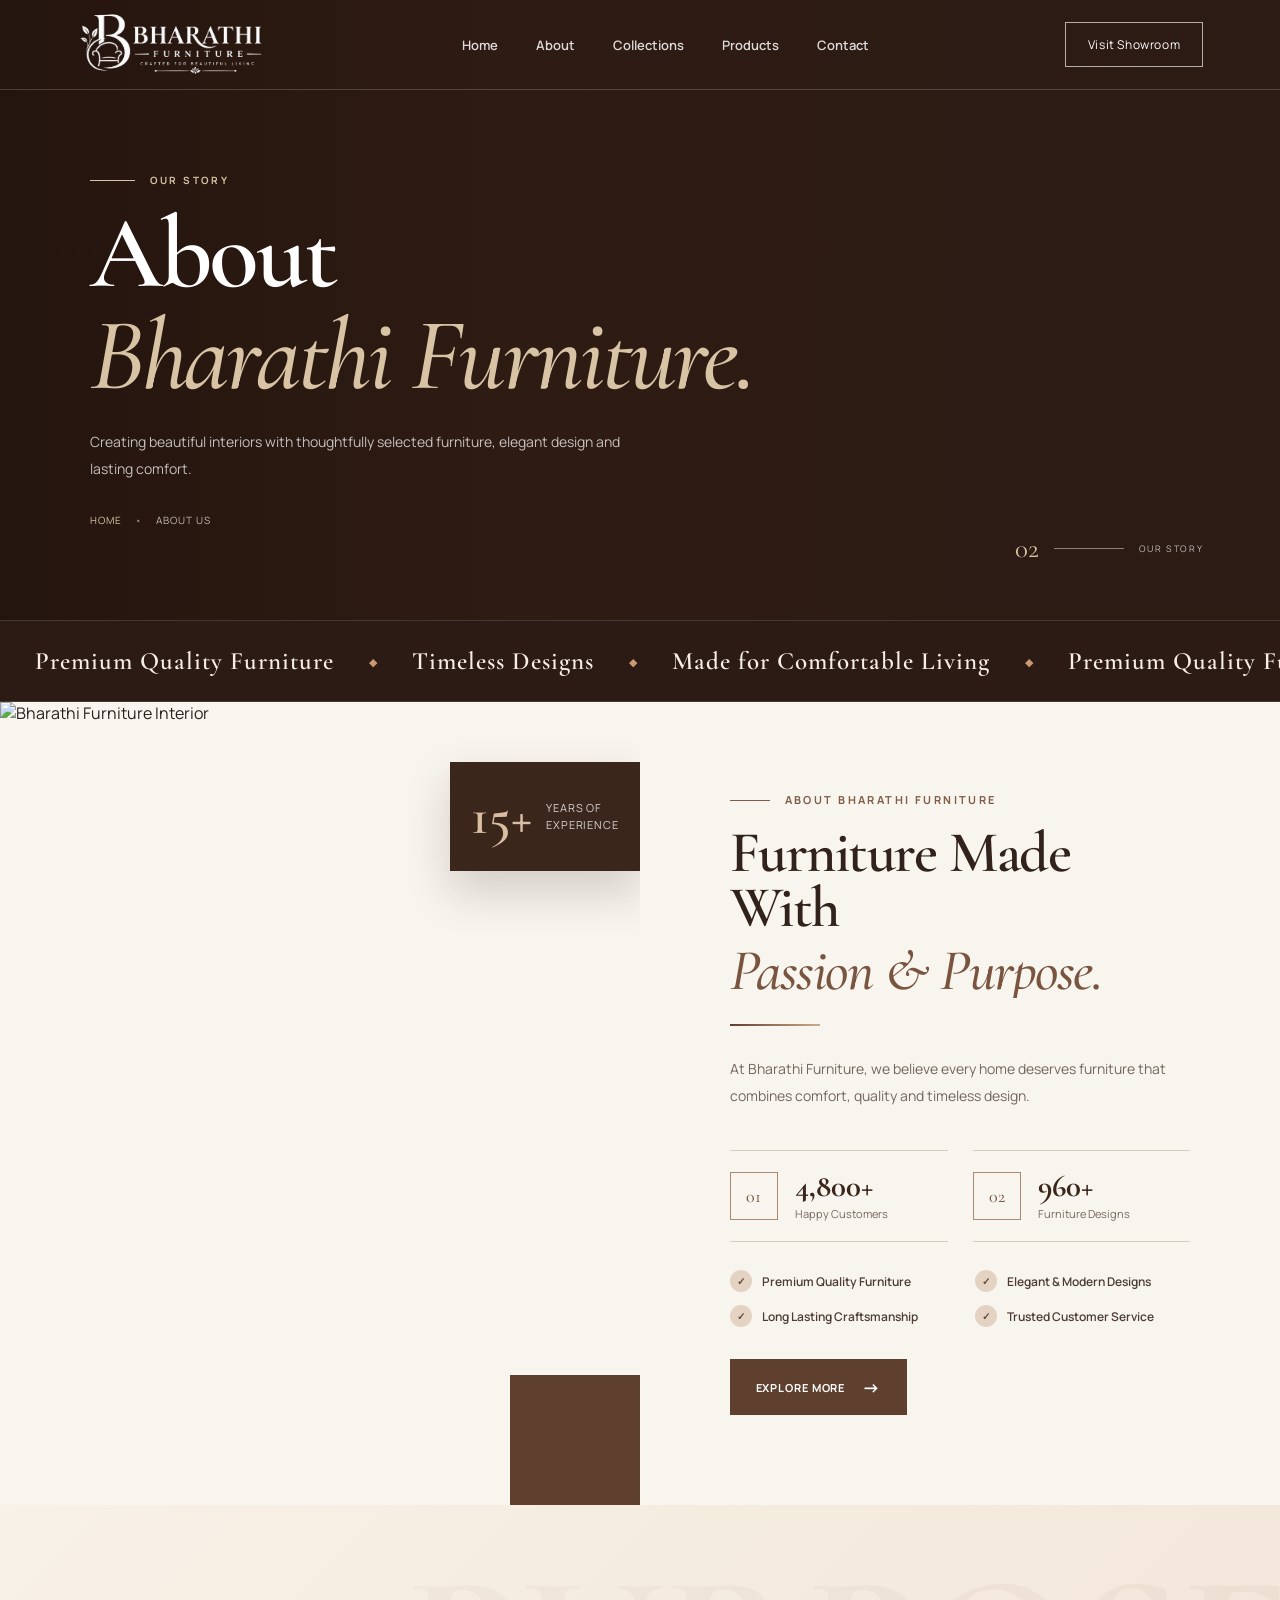
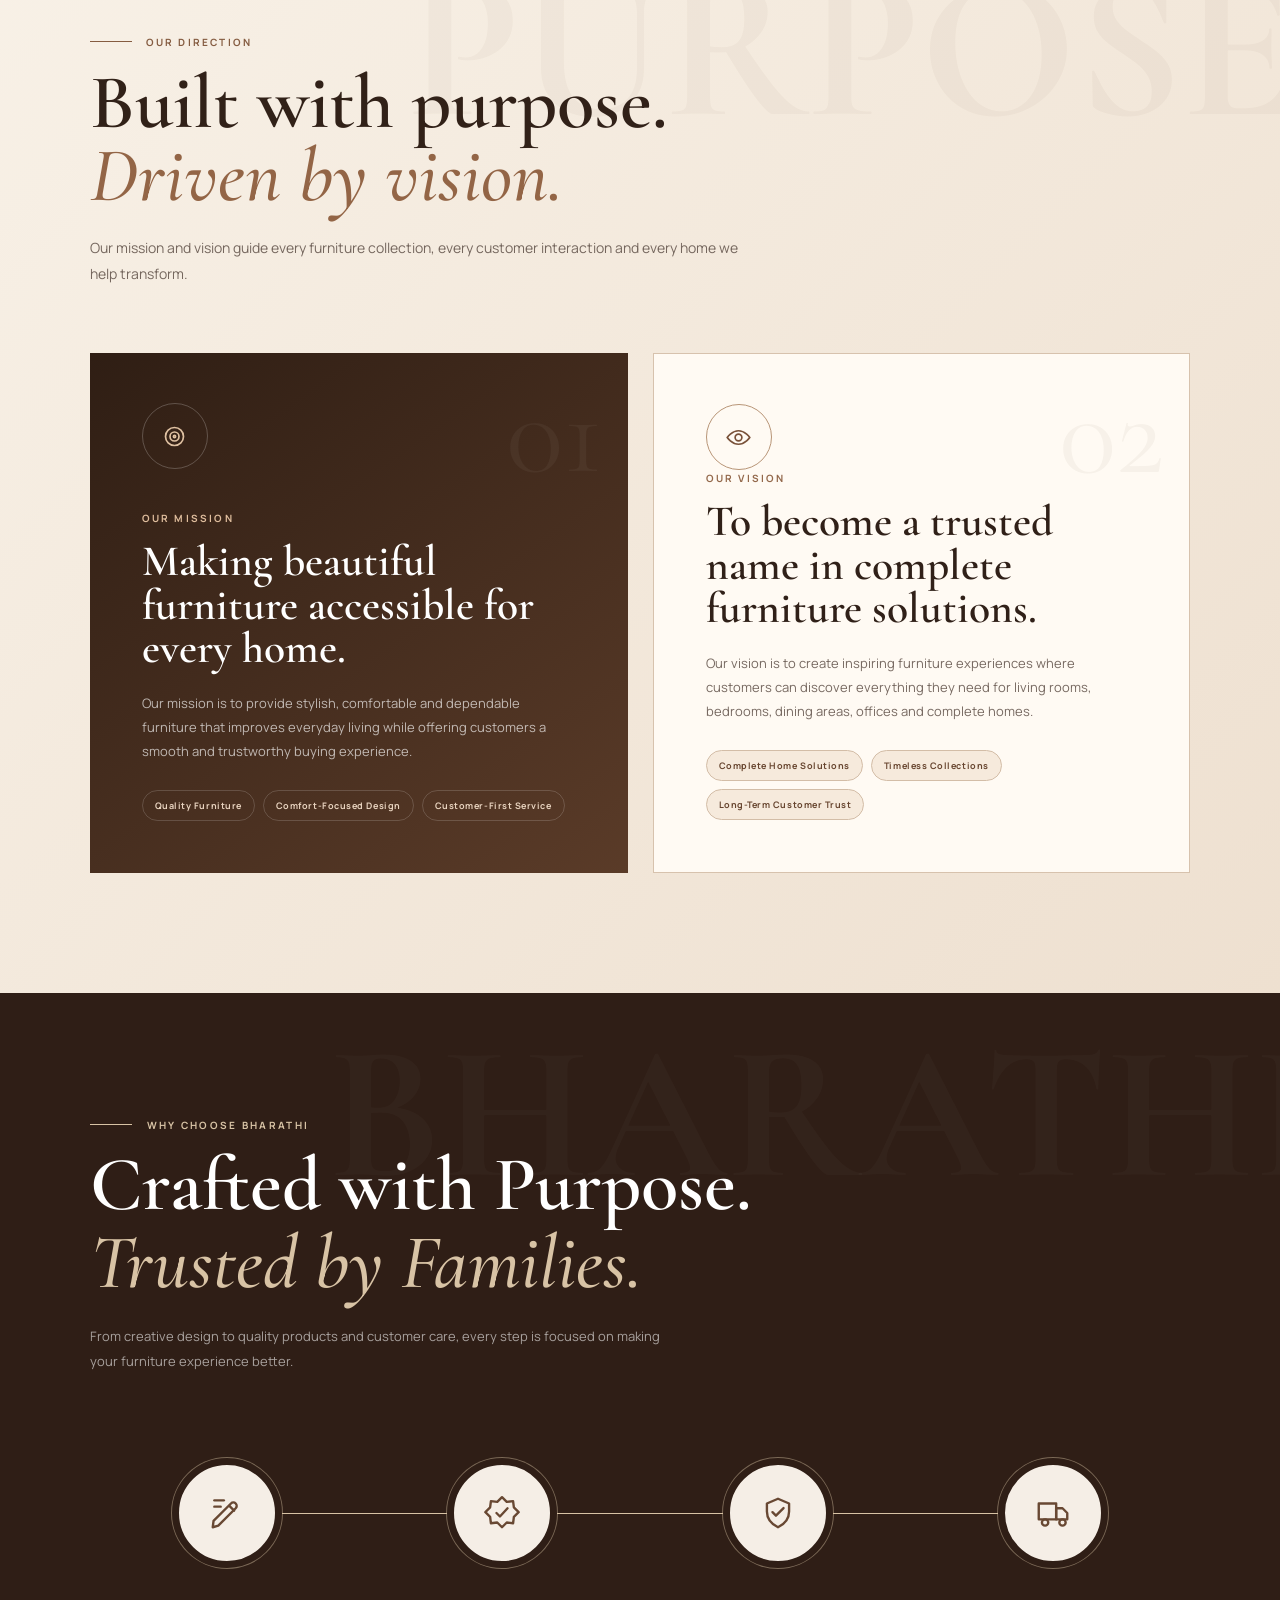
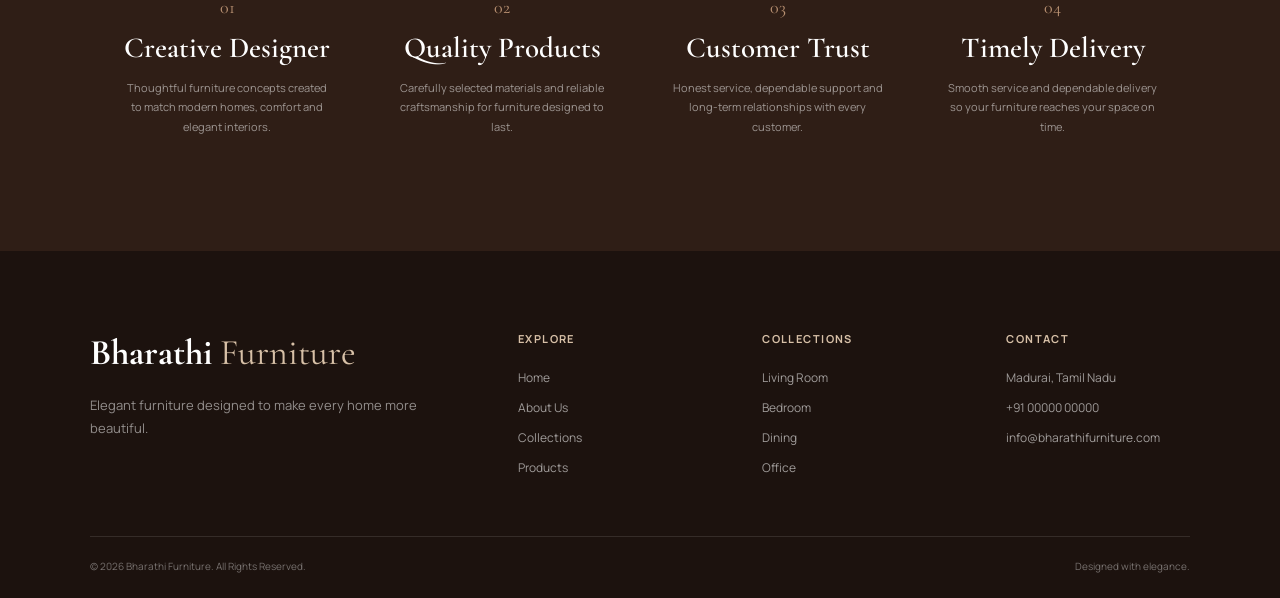
==== commit c9b7daba: "wow" ====
--- a/about.html
+++ b/about.html
@@ -23,12 +23,6 @@
    <a href="index.html" class="logo">
   <img src="./image/logo.png" alt="Bharathi Furniture Logo">
 </a>
-=======
-<header class="header">
-
-  <a href="index.html" class="logo">
-    Bharathi <span>Furniture</span>
-  </a>
 
   <nav class="nav" id="mobileNav">
 
--- a/style.css
+++ b/style.css
@@ -8704,6 +8704,7 @@
 
 .lifestyle-content > span {
   display: block;
+}
 @media ( max-width: 850px ) {
   
    .mission-vision-section {
@@ -8823,13 +8824,7 @@
     grid-template-columns: 1fr;
   }
 
-  margin-bottom: 12px;
-
-  font-size: 9px;
-
-  letter-spacing: 2px;
-
-  color: rgba(255,255,255,.6);
+
 }
 
 
@@ -10059,6 +10054,7 @@
   max-width: 850px;
 
   padding: 50px 25px;
+}
 @media (max-width: 700px) {
   .contact-social-strip {
     width: 100%;
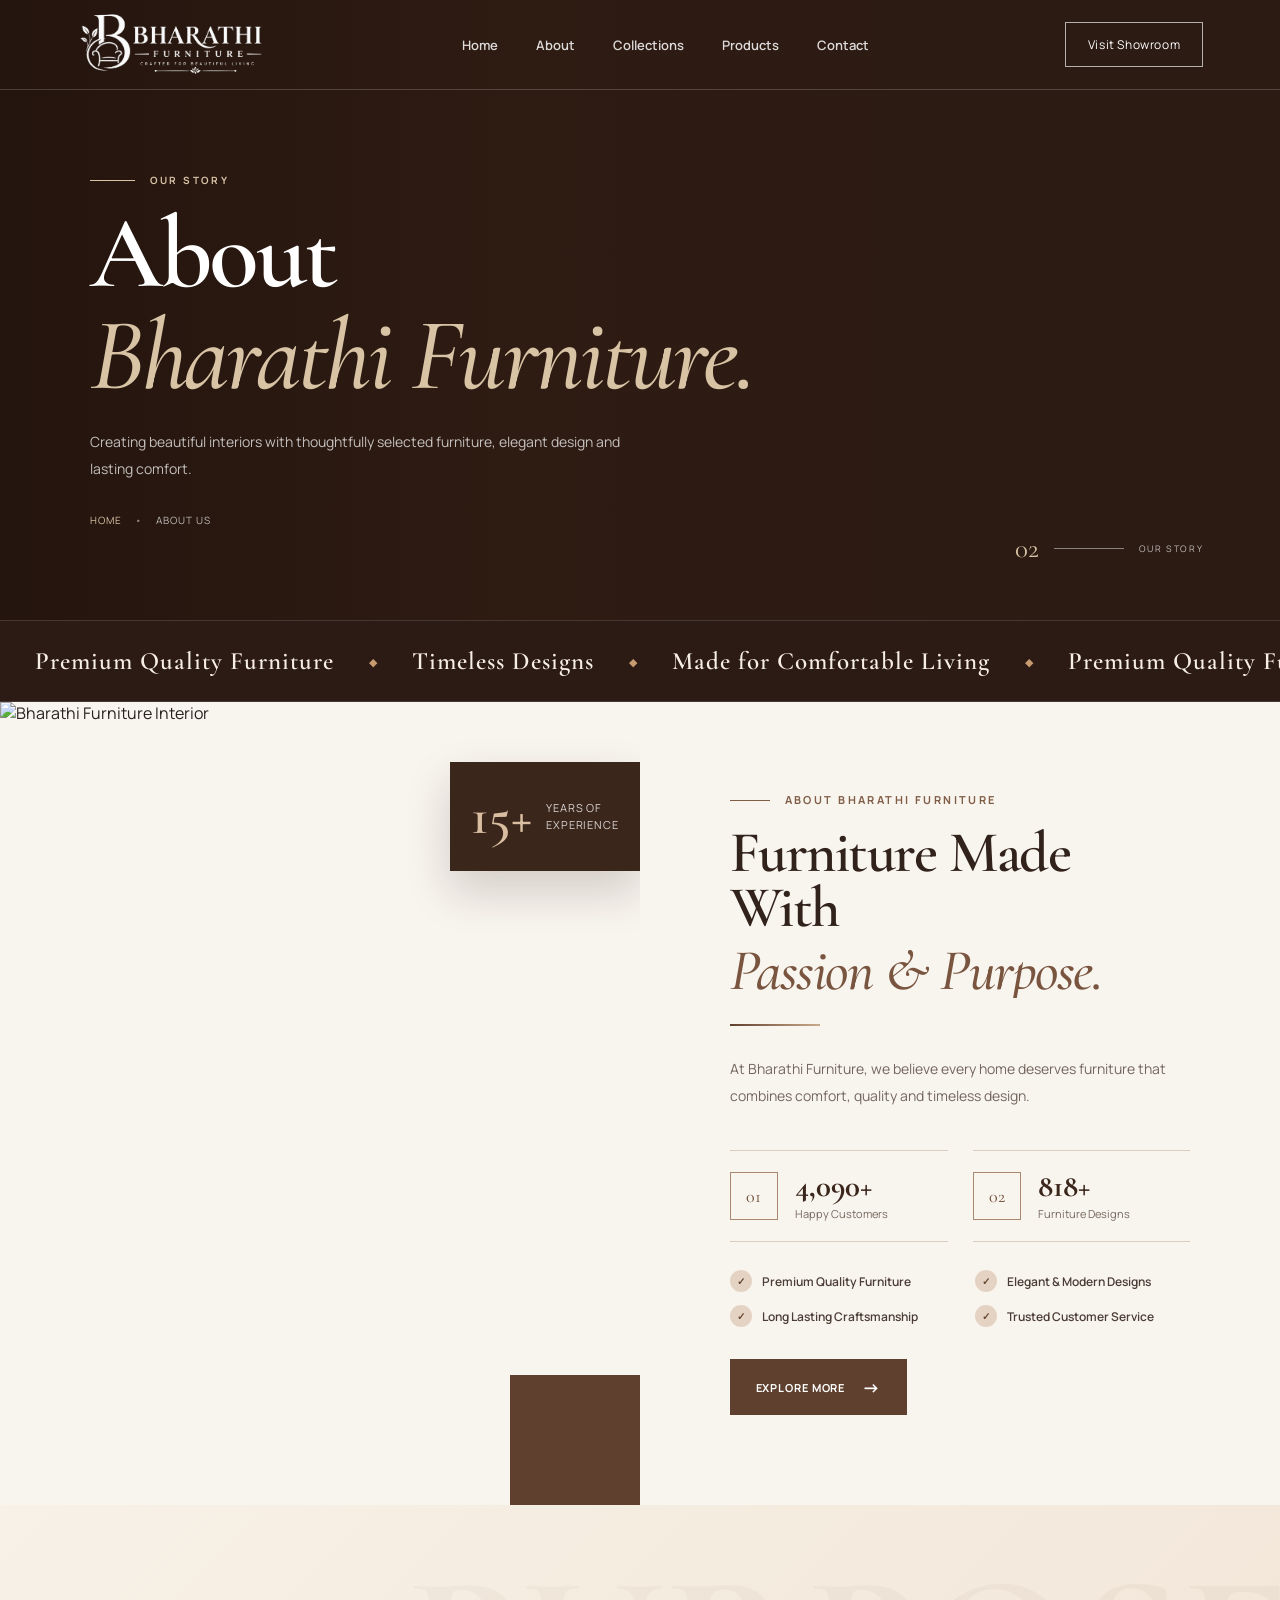
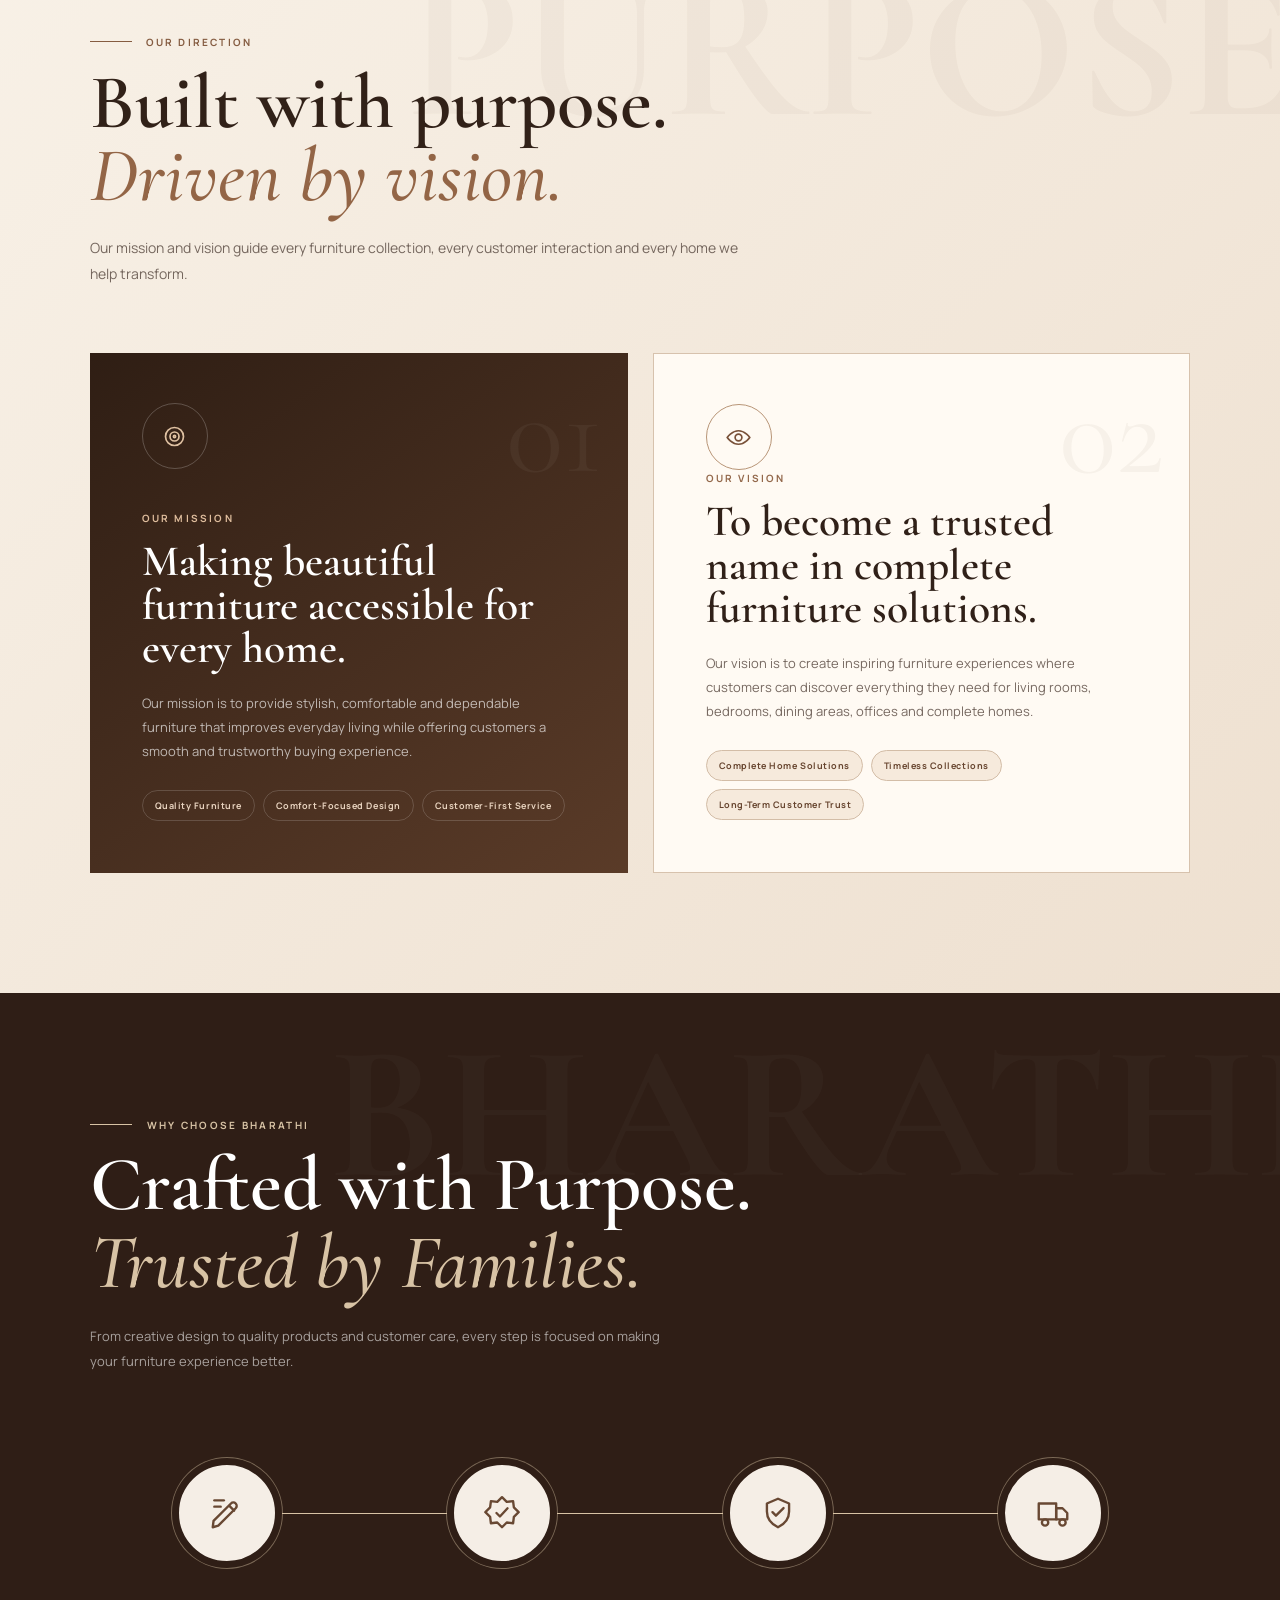
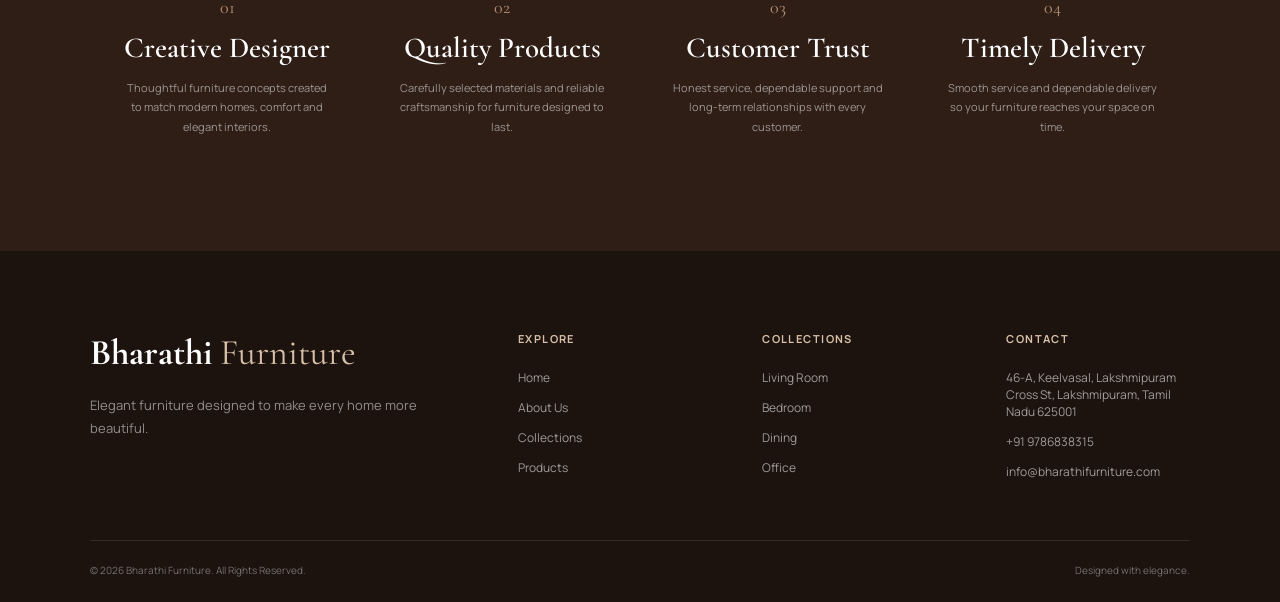
==== commit e8a8c92e: "footer" ====
--- a/about.html
+++ b/about.html
@@ -539,55 +539,136 @@
   </div>
 
 </section>
+
+
  <!-- FOOTER -->
-  <footer class="footer">
-
-    <div class="footer-top">
-
-      <div class="footer-brand">
-        <h2>Bharathi <span>Furniture</span></h2>
-
-        <p>
-          Elegant furniture designed to make
-          every home more beautiful.
-        </p>
-      </div>
-
-
-      <div class="footer-column">
-        <h3>Explore</h3>
-        <a href="#">Home</a>
-        <a href="#">About Us</a>
-        <a href="#">Collections</a>
-        <a href="#">Products</a>
-      </div>
-
-
-      <div class="footer-column">
-        <h3>Collections</h3>
-        <a href="#">Living Room</a>
-        <a href="#">Bedroom</a>
-        <a href="#">Dining</a>
-        <a href="#">Office</a>
-      </div>
-
-
-      <div class="footer-column">
-        <h3>Contact</h3>
-        <p>Madurai, Tamil Nadu</p>
-        <p>+91 00000 00000</p>
-        <p>info@bharathifurniture.com</p>
-      </div>
-
-    </div>
-
-
-    <div class="footer-bottom">
-      <p>© 2026 Bharathi Furniture. All Rights Reserved.</p>
-      <p>Designed with elegance.</p>
-    </div>
-
-  </footer>
+<footer class="footer">
+
+
+  <div class="footer-top">
+
+
+    <div class="footer-brand">
+
+      <h2>
+
+        Bharathi
+
+        <span>
+          Furniture
+        </span>
+
+      </h2>
+
+
+      <p>
+
+        Elegant furniture designed to make
+        every home more beautiful.
+
+      </p>
+
+    </div>
+
+
+
+
+    <div class="footer-column">
+
+      <h3>
+        Explore
+      </h3>
+
+      <a href="index.html">
+        Home
+      </a>
+
+      <a href="about.html">
+        About Us
+      </a>
+
+      <a href="collection.html">
+        Collections
+      </a>
+
+      <a href="products.html">
+        Products
+      </a>
+
+    </div>
+
+
+
+
+    <div class="footer-column">
+
+      <h3>
+        Collections
+      </h3>
+
+      <a href="#">
+        Living Room
+      </a>
+
+      <a href="#">
+        Bedroom
+      </a>
+
+      <a href="#">
+        Dining
+      </a>
+
+      <a href="#">
+        Office
+      </a>
+
+    </div>
+
+
+
+
+    <div class="footer-column">
+
+      <h3>
+        Contact
+      </h3>
+
+      <p>
+        46-A, Keelvasal, Lakshmipuram Cross St,
+         Lakshmipuram, Tamil Nadu 625001
+      </p>
+
+      <p>
+        +91 9786838315
+      </p>
+
+      <p>
+        info@bharathifurniture.com
+      </p>
+
+    </div>
+
+  </div>
+
+
+
+  <div class="footer-bottom">
+
+    <p>
+      © 2026 Bharathi Furniture. All Rights Reserved.
+    </p>
+
+    <p>
+      Designed with elegance.
+    </p>
+
+  </div>
+
+
+</footer>
+
+
+
   <script>
 
 const valueItems = document.querySelectorAll(".about-value-item");
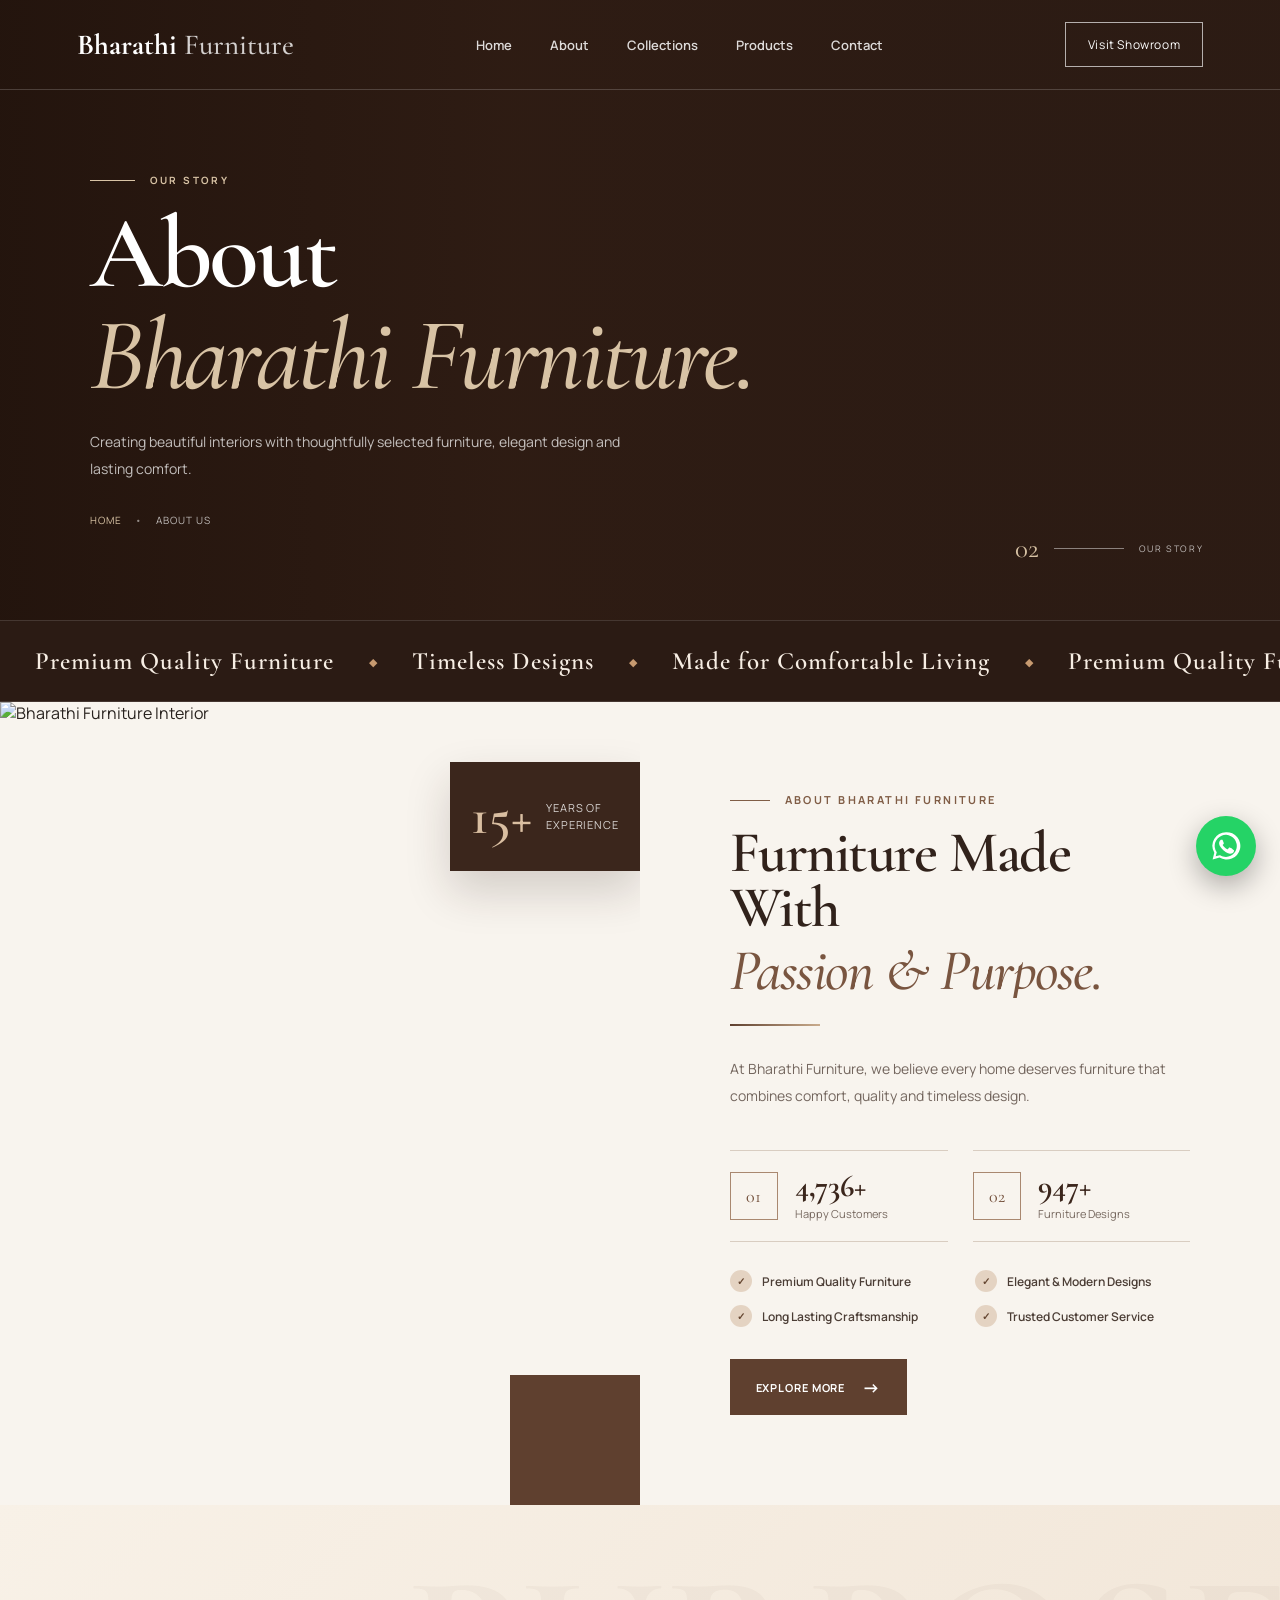
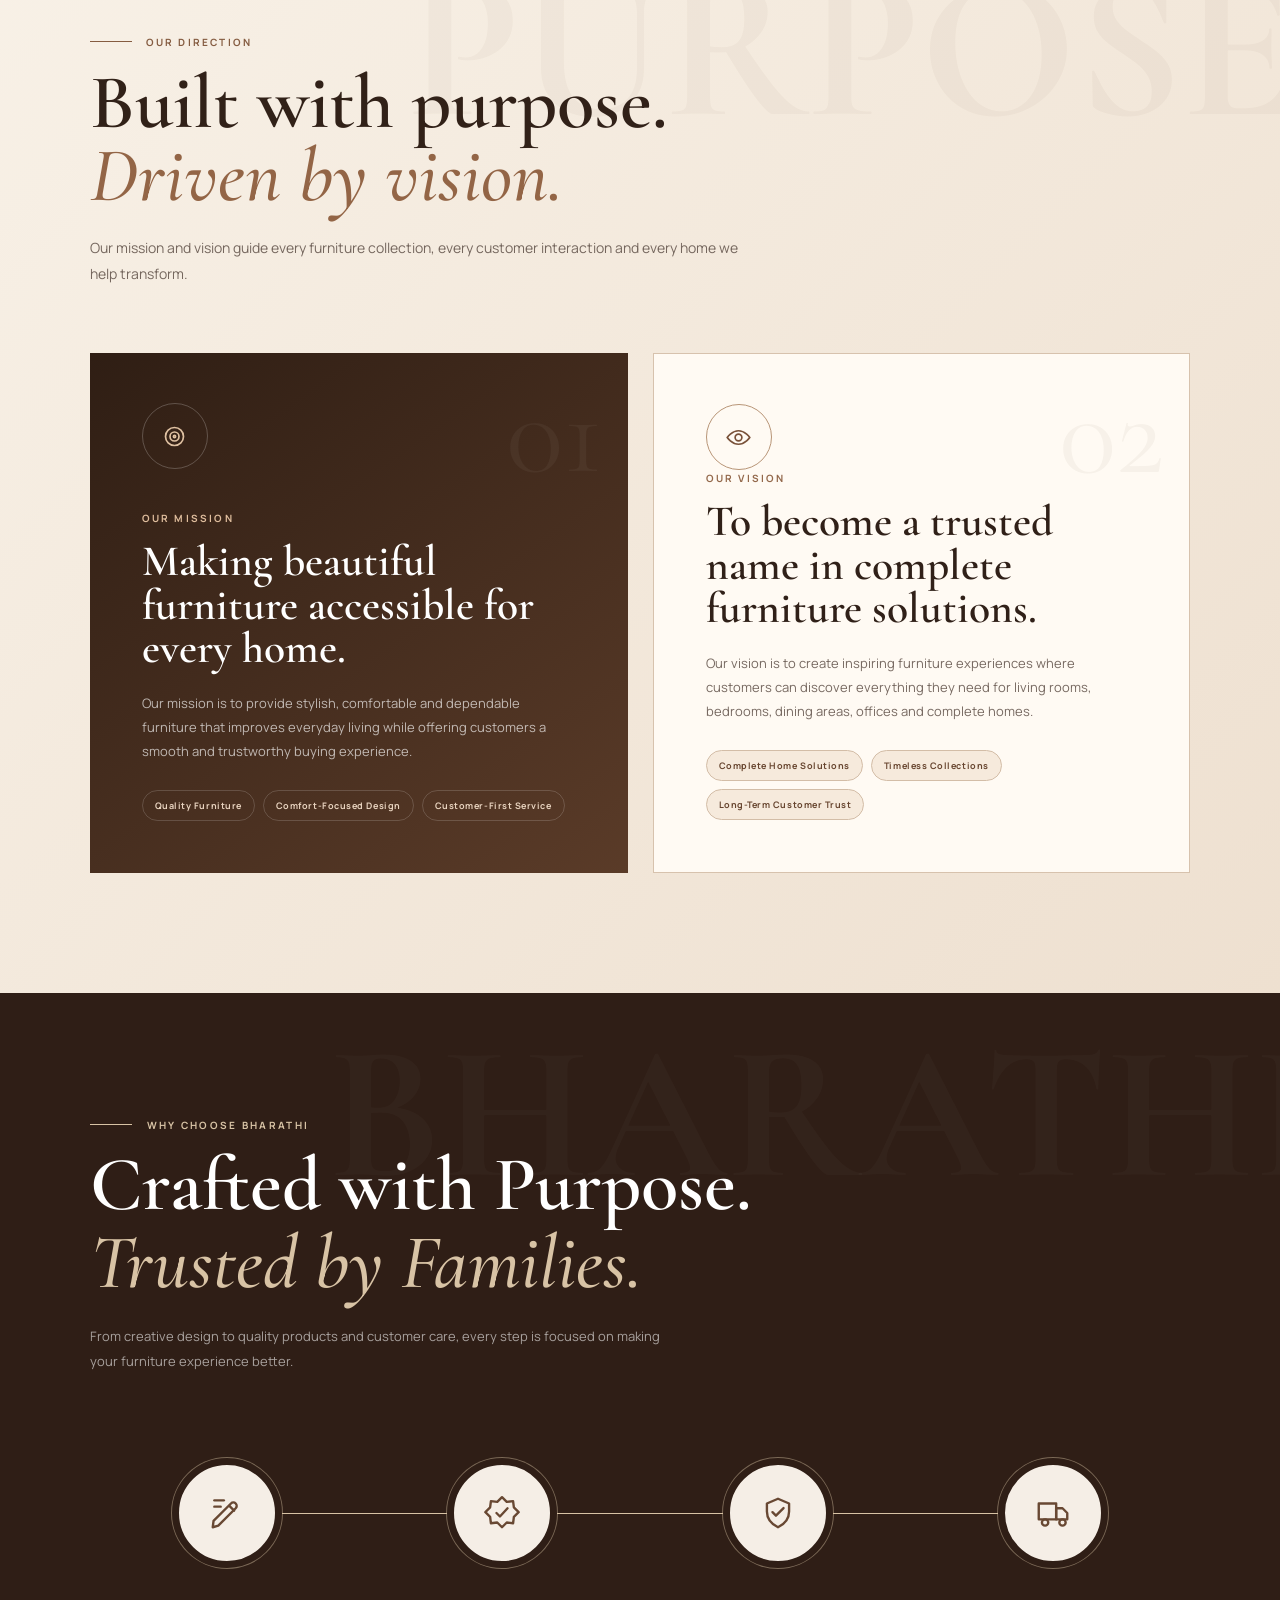
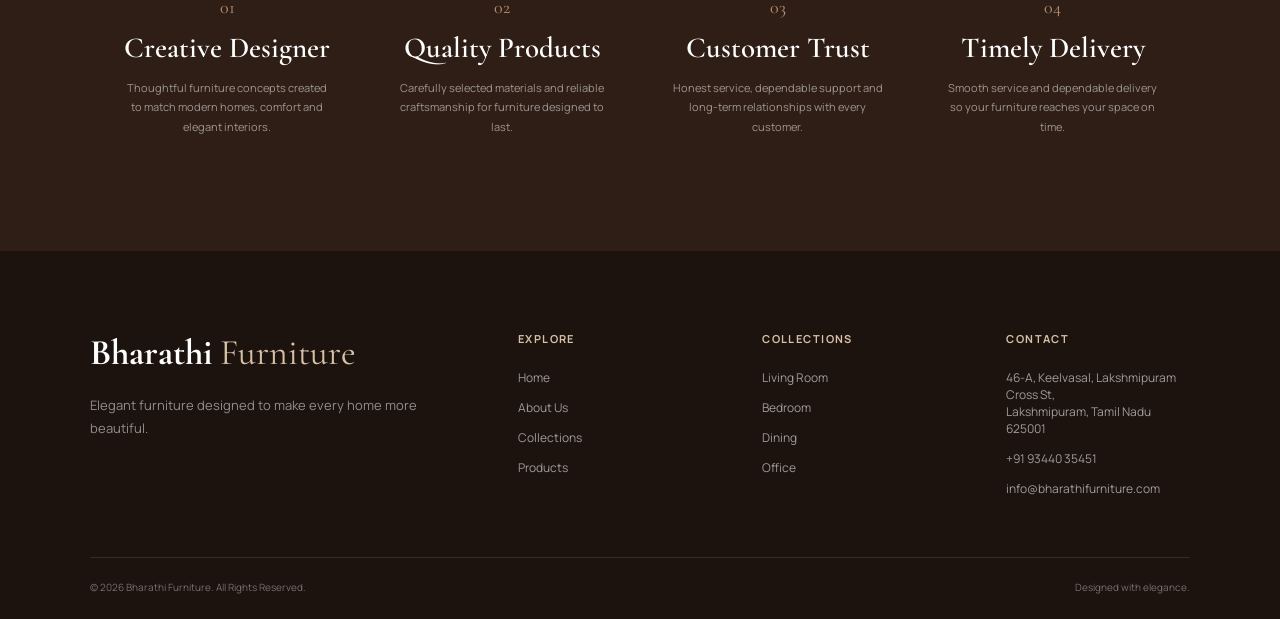
==== commit e5cf0759: "address" ====
--- a/about.html
+++ b/about.html
@@ -18,11 +18,11 @@
 <body>
 
  <!-- HEADER -->
-
-  <header class="header">
-   <a href="index.html" class="logo">
-  <img src="./image/logo.png" alt="Bharathi Furniture Logo">
-</a>
+<header class="header">
+
+  <a href="index.html" class="logo">
+    Bharathi <span>Furniture</span>
+  </a>
 
   <nav class="nav" id="mobileNav">
 
@@ -539,136 +539,65 @@
   </div>
 
 </section>
-
-
  <!-- FOOTER -->
-<footer class="footer">
-
-
-  <div class="footer-top">
-
-
-    <div class="footer-brand">
-
-      <h2>
-
-        Bharathi
-
-        <span>
-          Furniture
-        </span>
-
-      </h2>
-
-
-      <p>
-
-        Elegant furniture designed to make
-        every home more beautiful.
-
-      </p>
-
-    </div>
-
-
-
-
-    <div class="footer-column">
-
-      <h3>
-        Explore
-      </h3>
-
-      <a href="index.html">
-        Home
-      </a>
-
-      <a href="about.html">
-        About Us
-      </a>
-
-      <a href="collection.html">
-        Collections
-      </a>
-
-      <a href="products.html">
-        Products
-      </a>
-
-    </div>
-
-
-
-
-    <div class="footer-column">
-
-      <h3>
-        Collections
-      </h3>
-
-      <a href="#">
-        Living Room
-      </a>
-
-      <a href="#">
-        Bedroom
-      </a>
-
-      <a href="#">
-        Dining
-      </a>
-
-      <a href="#">
-        Office
-      </a>
-
-    </div>
-
-
-
-
-    <div class="footer-column">
-
-      <h3>
-        Contact
-      </h3>
-
-      <p>
-        46-A, Keelvasal, Lakshmipuram Cross St,
-         Lakshmipuram, Tamil Nadu 625001
-      </p>
-
-      <p>
-        +91 9786838315
-      </p>
-
-      <p>
-        info@bharathifurniture.com
-      </p>
-
-    </div>
-
-  </div>
-
-
-
-  <div class="footer-bottom">
-
-    <p>
-      © 2026 Bharathi Furniture. All Rights Reserved.
-    </p>
-
-    <p>
-      Designed with elegance.
-    </p>
-
-  </div>
-
-
-</footer>
-
-
-
+  <footer class="footer">
+
+    <div class="footer-top">
+
+      <div class="footer-brand">
+        <h2>Bharathi <span>Furniture</span></h2>
+
+        <p>
+          Elegant furniture designed to make
+          every home more beautiful.
+        </p>
+      </div>
+
+
+      <div class="footer-column">
+        <h3>Explore</h3>
+        <a href="#">Home</a>
+        <a href="#">About Us</a>
+        <a href="#">Collections</a>
+        <a href="#">Products</a>
+      </div>
+
+
+      <div class="footer-column">
+        <h3>Collections</h3>
+        <a href="#">Living Room</a>
+        <a href="#">Bedroom</a>
+        <a href="#">Dining</a>
+        <a href="#">Office</a>
+      </div>
+
+
+     <div class="footer-column">
+  <h3>Contact</h3>
+
+  <p>
+    46-A, Keelvasal, Lakshmipuram Cross St,<br />
+    Lakshmipuram, Tamil Nadu 625001
+  </p>
+
+  <p>
+    <a href="tel:+919344035451">
+      +91 93440 35451
+    </a>
+  </p>
+
+  <p>info@bharathifurniture.com</p>
+</div>
+
+    </div>
+
+
+    <div class="footer-bottom">
+      <p>© 2026 Bharathi Furniture. All Rights Reserved.</p>
+      <p>Designed with elegance.</p>
+    </div>
+
+  </footer>
   <script>
 
 const valueItems = document.querySelectorAll(".about-value-item");
@@ -994,6 +923,33 @@
   );
 
 });
+
+
+function addWhatsAppButton() {
+  const whatsappButton = document.createElement("a");
+
+  whatsappButton.href =
+    "https://wa.me/919344035451?text=Hello%20Bharathi%20Furniture%2C%20I%20would%20like%20to%20know%20more%20about%20your%20furniture.";
+
+  whatsappButton.className = "floating-whatsapp";
+  whatsappButton.target = "_blank";
+  whatsappButton.rel = "noopener noreferrer";
+  whatsappButton.setAttribute("aria-label", "Chat with Bharathi Furniture on WhatsApp");
+
+  whatsappButton.innerHTML = `
+    <svg viewBox="0 0 32 32" aria-hidden="true">
+      <path fill="currentColor" d="M16 3a12.8 12.8 0 0 0-11 19.3L3.4 28.6l6.5-1.7A12.9 12.9 0 1 0 16 3Zm0 23.3c-2 0-3.9-.5-5.5-1.5l-.4-.2-3.8 1 1-3.7-.3-.4a10.4 10.4 0 1 1 9 4.8Zm5.7-7.8c-.3-.2-1.9-.9-2.2-1-.3-.1-.5-.2-.7.2-.2.3-.8 1-.9 1.2-.2.2-.3.2-.7.1-1.8-.9-3-1.6-4.2-3.6-.3-.6.3-.5.9-1.7.1-.2.1-.4 0-.6l-1-2.5c-.2-.6-.5-.5-.7-.5h-.6c-.2 0-.6.1-.9.4-.3.3-1.2 1.2-1.2 2.9s1.2 3.3 1.4 3.6c.2.2 2.5 3.8 6 5.3 2.2.9 3.1 1 4.2.8 1.3-.2 1.9-.8 2.2-1.6.3-.8.3-1.4.2-1.6-.2-.2-.5-.3-.8-.4Z"/>
+    </svg>
+  `;
+
+  document.body.appendChild(whatsappButton);
+}
+
+if (document.readyState === "loading") {
+  document.addEventListener("DOMContentLoaded", addWhatsAppButton);
+} else {
+  addWhatsAppButton();
+}
 </script>
 
 </body>
--- a/style.css
+++ b/style.css
@@ -5439,534 +5439,415 @@
   }
 }
 
-
-
-
-
-
-/* ==========================================
-   BHARATHI LUXURY INTRO
-========================================== */
-
-.bharathi-intro {
+.intro {
   position: relative;
-
-  min-height: 650px;
-
-  display: flex;
-  flex-direction: column;
-  justify-content: center;
-
-  padding: 100px 8% 110px;
-
-  background:
+  display: grid;
+  grid-template-columns: 1fr 1fr;
+  gap: 90px;
+  align-items: center;
+  padding-top: 120px;
+  padding-bottom: 120px;
+  overflow: hidden;
+  background: radial-gradient(
+      circle at 85% 20%,
+      rgba(154, 108, 73, 0.12),
+      transparent 30%
+    ),
+
     linear-gradient(
       135deg,
-      #fbf7f1 0%,
-      #f4eadf 100%
+      #fffaf2,
+      #f7ecdf
     );
-
-  overflow: hidden;
-}
-
-
-/* ==========================================
-   BIG BACKGROUND WORD
-========================================== */
-
-.intro-word {
+}
+
+.intro-decoration {
   position: absolute;
-
-  left: 50%;
-  bottom: -38px;
-
-  transform: translateX(-50%);
-
-  font-family: "Cormorant Garamond", serif;
-
-  font-size: clamp(120px, 17vw, 280px);
-
-  font-weight: 600;
-
-  letter-spacing: 12px;
-
-  color: rgba(91, 55, 34, 0.035);
-
-  white-space: nowrap;
-
-  pointer-events: none;
-}
-
-
-/* ==========================================
-   NUMBER
-========================================== */
-
-.intro-number {
+  left: -120px;
+  top: 50%;
+  width: 340px;
+  height: 340px;
+  transform: translateY(-50%);
+  border-radius: 50%;
+  border: 1px solid
+    rgba(120, 78, 46, 0.10);
+}
+
+.intro-decoration::before {
+  content: "";
   position: absolute;
-
-  top: 55px;
-  right: 7%;
-
-  font-family: "Cormorant Garamond", serif;
-
-  font-size: 25px;
-
-  color: #9d6846;
-}
-
-
-.intro-number::after {
-  content: "";
-
-  display: inline-block;
-
-  width: 55px;
-  height: 1px;
-
-  margin-left: 14px;
-  margin-bottom: 7px;
-
-  background: rgba(92, 59, 37, 0.4);
-}
-
-
-/* ==========================================
-   TOP LABEL
-========================================== */
-
-.intro-top {
+  inset: 45px;
+  border-radius: 50%;
+  border: 1px solid
+    rgba(120, 78, 46, 0.08);
+}
+
+.intro-left {
   position: relative;
   z-index: 2;
-
+}
+
+.intro .section-label {
+  display: inline-flex;
+  align-items: center;
+  gap: 14px;
+  color: #8b5e3c;
+  font-size: 11px;
+  font-weight: 700;
+  letter-spacing: 0.18em;
+}
+
+.intro .section-label::before {
+  content: "";
+  width: 40px;
+  height: 1px;
+  background: #9a6c49;
+}
+
+.intro-left h2 {
+  max-width: 650px;
+  margin: 18px 0 0;
+  font-family: "Cormorant Garamond",
+    serif;
+  font-size: clamp(
+      48px,
+      5vw,
+      76px
+    );
+  line-height: 0.98;
+  font-weight: 600;
+  color: #2d1e14;
+}
+
+.intro-left h2 span {
+  position: relative;
+  display: inline-block;
+  color: #9a6c49;
+  font-weight: 500;
+}
+
+.intro-left h2 span::after {
+  content: "";
+  position: absolute;
+  left: 0;
+  bottom: -8px;
+  width: 100%;
+  height: 7px;
+  background: url("data:image/svg+xml,%3Csvg xmlns='http://www.w3.org/2000/svg' width='220' height='12' viewBox='0 0 220 12'%3E%3Cpath d='M2 9 C60 2, 150 2, 218 7' fill='none' stroke='%239a6c49' stroke-width='2.5' stroke-linecap='round'/%3E%3C/svg%3E")
+
+    center / 100% 100%
+    no-repeat;
+  transform: scaleX(0);
+  transform-origin: left;
+  transition: transform 1s ease 0.35s;
+}
+
+.intro-left.show h2 span::after {
+  transform: scaleX(1);
+}
+
+.intro-line {
+  width: 85px;
+  height: 2px;
+  margin-top: 35px;
+  background: #9a6c49;
+  transform: scaleX(0);
+  transform-origin: left;
+  transition: transform 0.9s ease 0.5s;
+}
+
+.intro-left.show .intro-line {
+  transform: scaleX(1);
+}
+
+.intro-right::before {
+  content: "“";
+  position: absolute;
+  left: -40px;
+  top: -55px;
+  font-family: "Cormorant Garamond",
+    serif;
+  font-size: 120px;
+  line-height: 1;
+  color: rgba(
+      121,
+      79,
+      47,
+      0.08
+    );
+}
+
+.intro-right p {
+  margin: 0;
+  color: #74665d;
+  font-family: "Manrope",
+    sans-serif;
+  font-size: 15px;
+  line-height: 1.95;
+}
+
+.text-link {
+  position: relative;
+  display: inline-flex;
+  align-items: center;
+  gap: 14px;
+  margin-top: 30px;
+  padding-bottom: 7px;
+  color: #4a3020;
+  font-size: 13px;
+  font-weight: 700;
+  text-decoration: none;
+}
+
+.text-link::after {
+  content: "";
+  position: absolute;
+  left: 0;
+  bottom: 0;
+  width: 100%;
+  height: 1px;
+  background: #9a6c49;
+  transform: scaleX(0.35);
+  transform-origin: left;
+  transition: transform 0.35s ease;
+}
+
+.text-link:hover::after {
+  transform: scaleX(1);
+}
+
+.text-link span {
+  transition: transform 0.3s ease;
+}
+
+.text-link:hover span {
+  transform: translateX(6px);
+}
+
+.intro-badge strong {
+  font-family: "Cormorant Garamond",
+    serif;
+  font-size: 42px;
+  line-height: 1;
+  color: #e3c4a4;
+}
+
+.intro-badge span {
+  font-size: 10px;
+  line-height: 1.5;
+  font-weight: 700;
+  letter-spacing: 0.08em;
+  text-transform: uppercase;
+}
+
+@keyframes introFloat {
+  0%, 100% {
+    transform: translateY(0);
+  }
+
+  50% {
+    transform: translateY(-10px);
+  }
+}
+
+.intro-reveal {
+  opacity: 0;
+  transform: translateY(35px);
+  transition: opacity 0.8s ease,
+
+    transform 0.8s ease;
+}
+
+.intro-reveal.show {
+  opacity: 1;
+  transform: translateY(0);
+}
+
+.intro-right {
+  position: relative;
+  z-index: 2;
+  max-width: 560px;
+  transition-delay: 0.15s;
+}
+
+.intro-badge {
+  position: absolute;
+  right: 6%;
+  bottom: 32px;
+  width: 135px;
+  height: 135px;
+  border-radius: 50%;
   display: flex;
-
   align-items: center;
   justify-content: center;
-
-  gap: 20px;
-
-  margin-bottom: 40px;
-}
-
-
-.intro-line {
-  width: 60px;
-  height: 1px;
-
-  background: #b5825f;
-}
-
-
-.intro-label {
-  font-size: 10px;
-
-  font-weight: 600;
-
-  letter-spacing: 4px;
-
-  color: #8e5c3c;
-}
-
-
-/* ==========================================
-   TITLE
-========================================== */
-
-.intro-title {
-  position: relative;
-
-  z-index: 2;
-
-  text-align: center;
-}
-
-
-.title-small {
-  display: block;
-
-  margin-bottom: 10px;
-
-  font-family: "Cormorant Garamond", serif;
-
-  font-size: 19px;
-
-  font-style: italic;
-
-  color: #9a7a65;
-}
-
-
-.intro-title h2 {
-  margin: 0;
-
-  font-family: "Cormorant Garamond", serif;
-
-  font-size: clamp(65px, 7vw, 115px);
-
-  font-weight: 500;
-
-  line-height: 0.85;
-
-  letter-spacing: -3px;
-
-  color: #281912;
-}
-
-
-.intro-title h2 em {
-  font-weight: 400;
-
-  color: #a66c45;
-
-  font-style: italic;
-}
-
-
-/* ==========================================
-   BOTTOM CONTENT
-========================================== */
-
-.intro-bottom {
-  position: relative;
-
-  z-index: 3;
-
-  width: min(850px, 90%);
-
-  margin: 65px auto 0;
-
-  display: grid;
-
-  grid-template-columns: 90px 1fr;
-
-  align-items: flex-start;
-}
-
-
-/* QUOTE */
-
-.intro-quote {
-  font-family: Georgia, serif;
-
-  font-size: 100px;
-
-  line-height: 0.7;
-
-  color: rgba(157, 104, 70, 0.18);
-}
-
-
-/* DESCRIPTION BLOCK */
-
-.intro-description {
-  padding-left: 35px;
-
-  border-left: 1px solid rgba(104, 69, 47, 0.23);
-}
-
-
-.intro-description p {
-  max-width: 680px;
-
-  margin: 0 0 30px;
-
-  font-size: 15px;
-
-  line-height: 1.9;
-
-  color: #6c5a50;
-}
-
-
-/* ==========================================
-   DISCOVER LINK
-========================================== */
-
-.intro-discover {
-  width: fit-content;
-
-  display: flex;
-
-  align-items: center;
-
-  gap: 18px;
-
-  text-decoration: none;
-
-  color: #332117;
-}
-
-
-.intro-discover > span {
-  position: relative;
-
-  font-size: 12px;
-
-  font-weight: 600;
-
-  letter-spacing: 1px;
-
-  text-transform: uppercase;
-}
-
-
-.intro-discover > span::after {
-  content: "";
-
-  position: absolute;
-
-  left: 0;
-  bottom: -7px;
-
-  width: 40%;
-
-  height: 1px;
-
-  background: #a86f4a;
-
-  transition: 0.35s ease;
-}
-
-
-.discover-circle {
-  width: 44px;
-  height: 44px;
-
-  display: flex;
-
-  align-items: center;
-  justify-content: center;
-
-  border: 1px solid rgba(69, 42, 27, 0.35);
-
-  border-radius: 50%;
-
-  font-size: 15px;
-
-  transition: 0.35s ease;
-}
-
-
-.intro-discover:hover > span::after {
-  width: 100%;
-}
-
-
-.intro-discover:hover .discover-circle {
-  background: #382219;
-
-  color: white;
-
-  border-color: #382219;
-
-  transform: rotate(45deg);
-}
-
-
-/* ==========================================
-   TABLET
-========================================== */
-
-@media (max-width: 1100px) {
-
-  .bharathi-intro {
-    min-height: 600px;
-
-    padding: 90px 6%;
-  }
-
-
-  .intro-title h2 {
-    font-size: clamp(60px, 8vw, 90px);
-  }
-
-
-  .intro-bottom {
-    margin-top: 55px;
-  }
-
-}
-
-
-/* ==========================================
-   MOBILE
-========================================== */
-
-@media (max-width: 768px) {
-
-  .bharathi-intro {
-    min-height: auto;
-
-    padding: 80px 24px;
-  }
-
-
-  .intro-number {
-    top: 30px;
+  gap: 10px;
+  text-align: left;
+  color: #fffaf2;
+  background: #3a2619;
+  box-shadow: 0 20px 45px
+    rgba(58, 38, 25, 0.25);
+  animation: introFloat
+    4s ease-in-out
+    infinite;
+  transition-delay: 0.25s;
+}
+
+@media ( max-width: 1000px ) {
+  .intro {
+    grid-template-columns: 1fr;
+    gap: 45px;
+    padding-top: 90px;
+    padding-bottom: 130px;
+  }
+
+  .intro-right {
+    max-width: 720px;
+  }
+
+  .intro-right::before {
+    display: none;
+  }
+
+  .intro-badge {
+    right: 35px;
+    bottom: 25px;
+    width: 115px;
+    height: 115px;
+  }
+}
+
+@media ( max-width: 700px ) {
+  .experience-editorial-image {
+    min-height: 480px;
+  }
+
+  .experience-image-caption {
+    left: 24px;
     right: 24px;
-
-    font-size: 19px;
-  }
-
-
-  .intro-number::after {
-    width: 30px;
-  }
-
-
-  .intro-top {
-    margin-bottom: 30px;
-  }
-
-
-  .intro-line {
-    width: 30px;
-  }
-
-
-  .intro-label {
-    font-size: 9px;
-
-    letter-spacing: 2px;
-  }
-
-
-  .title-small {
-    font-size: 16px;
-  }
-
-
-  .intro-title h2 {
-    font-size: clamp(50px, 13vw, 70px);
-
-    line-height: 0.92;
-
-    letter-spacing: -1.5px;
-  }
-
-
-  .intro-bottom {
+    bottom: 28px;
+  }
+
+  .experience-image-caption strong {
+    font-size: 33px;
+  }
+
+  .experience-floating-seal {
+    top: 25px;
+    right: 20px;
+    width: 112px;
+    height: 112px;
+    border-width: 5px;
+  }
+
+  .experience-floating-seal strong {
+    font-size: 33px;
+  }
+
+  .experience-editorial-content {
+    padding: 70px 22px
+      85px;
+  }
+
+  .experience-heading {
+    margin-bottom: 40px;
+  }
+
+  .experience-heading h2 {
+    font-size: 49px;
+  }
+
+  .experience-step {
+    grid-template-columns: 52px 1fr;
+    gap: 13px;
+    padding: 25px 0;
+  }
+
+  .experience-step h3 {
+    font-size: 25px;
+  }
+
+  .experience-bottom {
+    grid-template-columns: 1fr 1fr;
+    gap: 22px;
+  }
+
+  .experience-cta {
+    grid-column: 1 / -1;
     width: 100%;
-
-    margin-top: 50px;
-
+  }
+
+  .experience-mini-stat:nth-child(2) {
+    border-right: 0;
+  }
+
+  .category-grid {
     grid-template-columns: 1fr;
-  }
-
-
-  .intro-quote {
-    font-size: 75px;
-
-    height: 45px;
-  }
-
-
-  .intro-description {
-    padding-left: 20px;
-
-    margin-top: 15px;
-  }
-
-
-  .intro-description p {
+    gap: 20px;
+    margin-top: 35px;
+  }
+
+  .category-large {
+    grid-column: auto;
+  }
+
+  .category-flip-card {
+    height: 400px;
+  }
+
+  .category-front-content {
+    left: 23px;
+    right: 23px;
+    bottom: 24px;
+  }
+
+  .category-front-content h3 {
+    font-size: 38px;
+  }
+
+  .category-flip-back {
+    padding: 28px;
+  }
+
+  .category-flip-back h3 {
+    font-size: 40px;
+  }
+
+  .category-back-number {
+    font-size: 85px;
+  }
+
+  .intro {
+    gap: 35px;
+    padding: 75px 22px
+      130px;
+  }
+
+  .intro-left h2 {
+    font-size: 46px;
+  }
+
+  .intro-right p {
     font-size: 14px;
-
-    line-height: 1.8;
-  }
-
-
-  .intro-word {
-    bottom: -10px;
-
-    font-size: 100px;
-
-    letter-spacing: 6px;
-  }
-
-}
-
-
-/* ==========================================
-   SMALL MOBILE
-========================================== */
-
-@media (max-width: 480px) {
-
-  .bharathi-intro {
-    padding:
-      80px
-      20px
-      85px;
-  }
-
-
-  .intro-top {
-    justify-content: flex-start;
-  }
-
-
-  .intro-top .intro-line:last-child {
-    display: none;
-  }
-
-
-  .intro-title {
-    text-align: left;
-  }
-
-
-  .title-small {
-    margin-bottom: 12px;
-  }
-
-
-  .intro-title h2 {
-    font-size: 48px;
-
-    line-height: 0.95;
-  }
-
-
-  .intro-title h2 em {
-    display: inline;
-  }
-
-
-  .intro-bottom {
-    margin-top: 45px;
-  }
-
-
-  .intro-quote {
-    font-size: 65px;
-  }
-
-
-  .intro-description {
-    padding-left: 16px;
-  }
-
-
-  .discover-circle {
-    width: 40px;
-    height: 40px;
-  }
-
-
-  .intro-word {
-    font-size: 75px;
-  }
-
-}
-
-
-
-
-
-
-
-
+  }
+
+  .intro-badge {
+    left: 22px;
+    right: auto;
+    bottom: 22px;
+    width: 105px;
+    height: 105px;
+  }
+
+  .intro-badge strong {
+    font-size: 34px;
+  }
+
+  .intro-decoration {
+    width: 240px;
+    height: 240px;
+    left: -130px;
+  }
+}
 
 .mission-vision-section {
   position: relative;
@@ -6267,10 +6148,120 @@
 }
 
 @media ( max-width: 850px ) {
-  .mission-vision-section {
-    padding: 80px 22px;
-  }
-
+  
+   .mission-vision-section {
+    width: 100%;
+    max-width: 100%;
+
+    padding: 70px 24px !important;
+
+    overflow: hidden;
+  }
+
+
+  /* SECTION HEADING */
+
+  .mission-vision-heading {
+    width: 100%;
+    max-width: 100%;
+    min-width: 0;
+
+    margin-bottom: 40px;
+  }
+
+  .mission-vision-heading h2 {
+    width: 100%;
+    max-width: 100%;
+
+    font-size: clamp(38px, 10vw, 44px);
+    line-height: 0.98;
+
+    overflow-wrap: break-word;
+  }
+
+  .mission-vision-heading p {
+    width: 100%;
+    max-width: 100%;
+
+    font-size: 13px;
+    line-height: 1.75;
+  }
+
+
+  /* IMPORTANT GRID FIX */
+
+  
+
+ 
+
+   .mission-vision-grid {
+    width: calc(100% - 24px);
+    max-width: 330px;
+
+    margin-left: auto;
+    margin-right: auto;
+
+    gap: 20px;
+  }
+
+  .mission-vision-card {
+    width: 100% !important;
+
+    min-height: 410px !important;
+
+    padding:
+      100px 22px
+      26px !important;
+  }
+
+  .mission-vision-icon {
+    left: 22px !important;
+    top: 24px !important;
+
+    width: 54px;
+    height: 54px;
+  }
+
+  .mission-vision-icon svg {
+    width: 23px;
+    height: 23px;
+  }
+
+  .mission-vision-number {
+    top: 13px;
+    right: 12px;
+
+    font-size: 75px;
+  }
+
+  .mission-vision-label {
+    margin-bottom: 11px;
+
+    font-size: 8px;
+  }
+
+  .mission-vision-card h3 {
+    margin-bottom: 14px;
+
+    font-size: clamp(28px, 7.7vw, 32px) !important;
+    line-height: 1.02;
+  }
+
+  .mission-vision-card p {
+    font-size: 11px;
+    line-height: 1.65;
+  }
+
+  .mission-vision-points {
+    margin-top: 18px;
+    gap: 6px;
+  }
+
+  .mission-vision-points span {
+    padding: 6px 9px;
+
+    font-size: 7px;
+  }
   .mission-vision-grid {
     grid-template-columns: 1fr;
   }
@@ -7480,53 +7471,71 @@
    MOBILE
 ========================================================= */
 
-@media (max-width: 850px) {
-
+@media (max-width: 700px) {
   .contact-social-strip {
-    padding:
-      45px 22px;
-  }
-
-
+    width: 100%;
+    padding: 45px 20px !important;
+  }
+
+  /* Heading first, icons underneath */
   .contact-social-strip-content {
-    flex-direction: column;
-
-    align-items: flex-start;
-
-    gap: 30px;
-  }
-
-
+    width: 100%;
+    display: flex !important;
+    flex-direction: column !important;
+    align-items: stretch !important;
+    gap: 28px !important;
+  }
+
+  .contact-social-strip-text {
+    width: 100% !important;
+    max-width: 100% !important;
+  }
+
+  .contact-social-strip-text h2 {
+    width: 100%;
+    margin: 12px 0 14px;
+    font-size: 34px !important;
+    line-height: 1;
+  }
+
+  .contact-social-strip-text p {
+    width: 100%;
+    max-width: 100%;
+    font-size: 12px;
+    line-height: 1.7;
+  }
+
+  /* Two social icons in each row */
   .contact-social-strip-icons {
-    width: 100%;
-  }
-
+    width: 100% !important;
+    display: grid !important;
+    grid-template-columns: repeat(2, minmax(0, 1fr)) !important;
+    gap: 10px !important;
+  }
 
   .contact-social-strip-icons a {
-    flex:
-      1 1
-      calc(50% - 10px);
-
+    width: 100% !important;
+    min-width: 0 !important;
+    height: 58px;
+    padding: 10px 6px !important;
+
+    display: flex !important;
+    align-items: center;
     justify-content: center;
-  }
-
-}
-
-
-@media (max-width: 480px) {
-
-  .contact-social-strip-text h2 {
-    font-size: 34px;
-  }
-
-
-  .contact-social-strip-icons a {
-    min-width: 0;
-
-    flex:
-      1 1 100%;
-  }
-
+    gap: 7px;
+
+    flex: none !important;
+  }
+
+  .contact-social-strip-icons a i {
+    flex-shrink: 0;
+    font-size: 17px;
+  }
+
+  .contact-social-strip-icons a span {
+    font-size: 9px;
+    white-space: nowrap;
+  }
 }
 /* =========================================================
    MOBILE HEADER + HAMBURGER
@@ -7759,10 +7768,7 @@
     overflow: hidden;
   }
 
-  .featured-content {
-    padding-left: 0 !important;
-    padding-right: 0 !important;
-  }
+ 
 
 }
 @media (max-width: 700px) {
@@ -7959,2574 +7965,66 @@
 }
 
 
-
-
-/* =========================================================
-   COMMON COLLECTION STYLES
-========================================================= */
-
-.signature-collection,
-.material-section,
-.lifestyle-section,
-.inspiration-section {
-  font-family: "Manrope", sans-serif;
-}
-
-.signature-eyebrow,
-.material-eyebrow,
-.inspiration-eyebrow,
-.lifestyle-heading > span {
-  display: inline-flex;
-  align-items: center;
-  gap: 14px;
-
-  font-size: 10px;
-  font-weight: 700;
-
-  letter-spacing: 3px;
-
-  color: #9d6745;
-
-  text-transform: uppercase;
-}
-
-.signature-eyebrow::before,
-.material-eyebrow::before,
-.inspiration-eyebrow::before,
-.lifestyle-heading > span::before {
-  content: "";
-
-  width: 38px;
-  height: 1px;
-
-  background: #9d6745;
-}
-
-
-/* =========================================================
-   04 - SIGNATURE COLLECTION
-========================================================= */
-
-.signature-collection {
-  position: relative;
-
-  display: grid;
-  grid-template-columns: 1.15fr 0.85fr;
-
-  min-height: 760px;
-
-  background: #281710;
-
-  overflow: hidden;
-}
-
-
-/* IMAGE */
-
-.signature-image {
-  position: relative;
-
-  min-height: 760px;
-
-  overflow: hidden;
-}
-
-
-.signature-image::after {
-  content: "";
-
-  position: absolute;
-
-  inset: 0;
-
-  background:
-    linear-gradient(
-      90deg,
-      rgba(30, 17, 11, 0.05) 55%,
-      rgba(30, 17, 11, 0.55) 100%
-    );
-}
-
-
-.signature-image img {
-  width: 100%;
-  height: 100%;
-
-  position: absolute;
-
-  inset: 0;
-
-  object-fit: cover;
-
-  transition: transform 1.2s ease;
-}
-
-
-.signature-collection:hover
-.signature-image img {
-  transform: scale(1.035);
-}
-
-
-.signature-image-number {
-  position: absolute;
-
-  left: 55px;
-  bottom: 40px;
-
-  z-index: 2;
-
-  font-family: "Cormorant Garamond", serif;
-
-  font-size: 18px;
-
-  letter-spacing: 3px;
-
-  color: rgba(255,255,255,0.75);
-}
-
-
-/* CONTENT */
-
-.signature-content {
-  position: relative;
+.floating-whatsapp {
+  position: fixed;
+  right: 24px;
+  bottom: 24px;
+  z-index: 9999;
+
+  width: 60px;
+  height: 60px;
+  border-radius: 50%;
 
   display: flex;
-  flex-direction: column;
-
+  align-items: center;
   justify-content: center;
 
-  padding: 90px 8%;
-
-  color: #fff;
-}
-
-
-.signature-content::before {
-  content: "SIGNATURE";
-
-  position: absolute;
-
-  top: 20px;
-  right: -50px;
-
-  font-family: "Cormorant Garamond", serif;
-
-  font-size: 130px;
-  font-weight: 600;
-
-  color: rgba(255,255,255,0.025);
-
-  pointer-events: none;
-}
-
-
-.signature-content .signature-eyebrow {
-  color: #d5a67e;
-}
-
-
-.signature-content
-.signature-eyebrow::before {
-  background: #d5a67e;
-}
-
-
-.signature-content h2 {
-  max-width: 600px;
-
-  margin: 28px 0 28px;
-
-  font-family: "Cormorant Garamond", serif;
-
-  font-size: clamp(54px, 5vw, 82px);
-
-  font-weight: 500;
-
-  line-height: 0.95;
-
-  letter-spacing: -2px;
-}
-
-
-.signature-content h2 em {
-  display: block;
-
-  margin-top: 7px;
-
-  font-weight: 400;
-
-  color: #d4a47e;
-}
-
-
-.signature-content > p {
-  max-width: 530px;
-
-  margin: 0;
-
-  font-size: 14px;
-
-  line-height: 1.9;
-
-  color: rgba(255,255,255,0.62);
-}
-
-
-/* DETAILS */
-
-.signature-details {
-  display: grid;
-
-  grid-template-columns:
-    repeat(3, 1fr);
-
-  gap: 20px;
-
-  margin: 42px 0;
-
-  padding:
-    30px 0;
-
-  border-top:
-    1px solid rgba(255,255,255,0.12);
-
-  border-bottom:
-    1px solid rgba(255,255,255,0.12);
-}
-
-
-.signature-details > div {
-  display: flex;
-
-  align-items: flex-start;
-
-  gap: 12px;
-}
-
-
-.signature-details span {
-  font-family:
-    "Cormorant Garamond",
-    serif;
-
-  font-size: 15px;
-
-  color: #d2a278;
-}
-
-
-.signature-details p {
-  margin: 0;
-
-  font-size: 11px;
-
-  line-height: 1.6;
-
-  letter-spacing: 1px;
-
-  color: rgba(255,255,255,0.72);
-
-  text-transform: uppercase;
-}
-
-
-/* BUTTON */
-
-.signature-btn {
-  width: fit-content;
-
-  display: flex;
-
-  align-items: center;
-
-  gap: 30px;
-
-  padding: 17px 22px;
-
-  background: #f4e9dc;
-
-  color: #2d1b12;
-
-  text-decoration: none;
-
-  font-size: 10px;
-
-  font-weight: 700;
-
-  letter-spacing: 1.5px;
-
-  text-transform: uppercase;
-
-  transition: .35s ease;
-}
-
-
-.signature-btn span {
-  font-size: 17px;
-
-  transition: transform .35s ease;
-}
-
-
-.signature-btn:hover {
-  background: #b87850;
-
-  color: #fff;
-}
-
-
-.signature-btn:hover span {
-  transform: translateX(6px);
-}
-
-
-/* =========================================================
-   05 - SHOP BY MATERIAL
-========================================================= */
-
-.material-section {
-  position: relative;
-
-  padding:
-    120px
-    7%;
-
-  background: #f8f1e8;
-}
-
-
-.material-header {
-  display: grid;
-
-  grid-template-columns:
-    1.1fr
-    .9fr;
-
-  gap: 100px;
-
-  align-items: end;
-
-  margin-bottom: 80px;
-}
-
-
-.material-header h2 {
-  margin:
-    22px
-    0
-    0;
-
-  font-family:
-    "Cormorant Garamond",
-    serif;
-
-  font-size: clamp(55px, 5.2vw, 86px);
-
-  line-height: .95;
-
-  font-weight: 500;
-
-  color: #2c1b13;
-}
-
-
-.material-header h2 em {
-  display: block;
-
-  font-weight: 400;
-
-  color: #a56d48;
-}
-
-
-.material-header > p {
-  max-width: 500px;
-
-  margin: 0;
-
-  font-size: 14px;
-
-  line-height: 1.9;
-
-  color: #756257;
-}
-
-
-/* MATERIAL BODY */
-
-.material-section {
-  display: grid;
-
-  grid-template-columns:
-    minmax(0, 1fr)
-    minmax(350px, .75fr);
-
-  column-gap: 80px;
-}
-
-
-.material-header {
-  grid-column:
-    1 / -1;
-}
-
-
-.material-list {
-  border-top:
-    1px solid
-    rgba(77,49,34,.2);
-}
-
-
-.material-item {
-  display: grid;
-
-  grid-template-columns:
-    60px
-    minmax(180px, .7fr)
-    1fr
-    50px;
-
-  gap: 20px;
-
-  align-items: center;
-
-  min-height: 120px;
-
-  border-bottom:
-    1px solid
-    rgba(77,49,34,.18);
-
-  cursor: pointer;
+  color: #ffffff;
+  background: #25d366;
+  box-shadow: 0 10px 28px rgba(0, 0, 0, 0.3);
 
   transition:
-    padding .35s ease,
-    background .35s ease;
-}
-
-
-.material-item:hover,
-.material-item.active {
-  padding-left: 20px;
-
-  background:
-    rgba(166,111,73,.055);
-}
-
-
-.material-number {
-  font-family:
-    "Cormorant Garamond",
-    serif;
-
-  font-size: 17px;
-
-  color: #ab7958;
-}
-
-
-.material-item h3 {
-  margin: 0;
-
-  font-family:
-    "Cormorant Garamond",
-    serif;
-
-  font-size: 31px;
-
-  font-weight: 600;
-
-  color: #302017;
-}
-
-
-.material-item p {
-  margin: 0;
-
-  font-size: 12px;
-
-  line-height: 1.7;
-
-  color: #806e63;
-}
-
-
-.material-arrow {
-  width: 42px;
-  height: 42px;
-
-  display: flex;
-
-  align-items: center;
-  justify-content: center;
-
-  border:
-    1px solid
-    rgba(72,46,31,.25);
-
-  border-radius: 50%;
-
-  font-size: 14px;
-
-  color: #4f3425;
-
-  transition: .35s ease;
-}
-
-
-.material-item:hover
-.material-arrow,
-.material-item.active
-.material-arrow {
-  background: #3b2418;
-
-  border-color: #3b2418;
-
-  color: #fff;
-
-  transform: rotate(45deg);
-}
-
-
-/* MATERIAL IMAGE */
-
-.material-preview {
-  position: relative;
-
-  min-height: 490px;
-
-  overflow: hidden;
-}
-
-
-.material-preview img {
-  position: absolute;
-
-  inset: 0;
-
-  width: 100%;
-  height: 100%;
-
-  object-fit: cover;
-
-  transition:
-    opacity .3s ease,
-    transform .6s ease;
-}
-
-
-.material-preview:hover img {
-  transform: scale(1.04);
-}
-
-
-.material-preview-overlay {
-  position: absolute;
-
-  inset: 0;
-
-  background:
-    linear-gradient(
-      to top,
-      rgba(32,17,10,.55),
-      transparent 55%
-    );
-}
-
-
-.material-preview > span {
-  position: absolute;
-
-  left: 30px;
-  bottom: 27px;
-
-  color: #fff;
-
-  font-size: 9px;
-
-  letter-spacing: 3px;
-}
-
-
-/* =========================================================
-   06 - LIFESTYLE
-========================================================= */
-
-.lifestyle-section {
-  padding:
-    120px
-    7%;
-
-  background: #fffaf4;
-}
-
-
-.lifestyle-heading {
-  max-width: 850px;
-
-  margin-bottom: 70px;
-}
-
-
-.lifestyle-heading h2 {
-  margin:
-    22px
-    0
-    0;
-
-  font-family:
-    "Cormorant Garamond",
-    serif;
-
-  font-size: clamp(58px, 5.5vw, 90px);
-
-  font-weight: 500;
-
-  line-height: .94;
-
-  color: #2d1c13;
-}
-
-
-.lifestyle-heading h2 em {
-  display: block;
-
-  color: #a56d48;
-
-  font-weight: 400;
-}
-
-
-/* LAYOUT */
-
-.lifestyle-layout {
-  display: grid;
-
-  grid-template-columns:
-    1.15fr
-    .85fr;
-
-  gap: 28px;
-}
-
-
-.lifestyle-side {
-  display: grid;
-
-  grid-template-rows:
-    1fr
-    1fr;
-
-  gap: 28px;
-}
-
-
-.lifestyle-card {
-  position: relative;
-
-  overflow: hidden;
-
-  background: #e7dacb;
-}
-
-
-.lifestyle-main {
-  min-height: 700px;
-}
-
-
-.lifestyle-small {
-  min-height: 336px;
-}
-
-
-.lifestyle-image {
-  position: absolute;
-
-  inset: 0;
-}
-
-
-.lifestyle-image::after {
-  content: "";
-
-  position: absolute;
-
-  inset: 0;
-
-  background:
-    linear-gradient(
-      to top,
-      rgba(32,17,10,.78),
-      rgba(32,17,10,.05) 65%
-    );
-}
-
-
-.lifestyle-image img {
-  width: 100%;
-  height: 100%;
-
-  object-fit: cover;
-
-  transition:
-    transform .8s
-    cubic-bezier(.22,.61,.36,1);
-}
-
-
-.lifestyle-card:hover
-.lifestyle-image img {
-  transform: scale(1.05);
-}
-
-
-.lifestyle-content {
-  position: absolute;
-
-  left: 0;
-  right: 0;
-  bottom: 0;
-
-  z-index: 2;
-
-  padding: 40px;
-
-  color: #fff;
-}
-
-
-.lifestyle-small
-.lifestyle-content {
-  padding: 28px;
-}
-
-.lifestyle-content > span {
-  display: block;
-}
-@media ( max-width: 850px ) {
-  
-   .mission-vision-section {
-    width: 100%;
-    max-width: 100%;
-
-    padding: 70px 24px !important;
-
-    overflow: hidden;
-  }
-
-
-  /* SECTION HEADING */
-
-  .mission-vision-heading {
-    width: 100%;
-    max-width: 100%;
-    min-width: 0;
-
-    margin-bottom: 40px;
-  }
-
-  .mission-vision-heading h2 {
-    width: 100%;
-    max-width: 100%;
-
-    font-size: clamp(38px, 10vw, 44px);
-    line-height: 0.98;
-
-    overflow-wrap: break-word;
-  }
-
-  .mission-vision-heading p {
-    width: 100%;
-    max-width: 100%;
-
-    font-size: 13px;
-    line-height: 1.75;
-  }
-
-
-  /* IMPORTANT GRID FIX */
-
-  
-
- 
-
-   .mission-vision-grid {
-    width: calc(100% - 24px);
-    max-width: 330px;
-
-    margin-left: auto;
-    margin-right: auto;
-
-    gap: 20px;
-  }
-
-  .mission-vision-card {
-    width: 100% !important;
-
-    min-height: 410px !important;
-
-    padding:
-      100px 22px
-      26px !important;
-  }
-
-  .mission-vision-icon {
-    left: 22px !important;
-    top: 24px !important;
-
+    transform 0.3s ease,
+    box-shadow 0.3s ease;
+  animation: whatsappPulse 2s infinite;
+}
+
+.floating-whatsapp svg {
+  width: 34px;
+  height: 34px;
+}
+
+.floating-whatsapp:hover {
+  transform: translateY(-5px) scale(1.06);
+  box-shadow: 0 14px 35px rgba(37, 211, 102, 0.45);
+}
+
+@keyframes whatsappPulse {
+  0%,
+  100% {
+    box-shadow:
+      0 10px 28px rgba(0, 0, 0, 0.3),
+      0 0 0 0 rgba(37, 211, 102, 0.5);
+  }
+
+  50% {
+    box-shadow:
+      0 10px 28px rgba(0, 0, 0, 0.3),
+      0 0 0 12px rgba(37, 211, 102, 0);
+  }
+}
+
+@media (max-width: 768px) {
+  .floating-whatsapp {
+    right: 16px;
+    bottom: 16px;
     width: 54px;
     height: 54px;
   }
 
-  .mission-vision-icon svg {
-    width: 23px;
-    height: 23px;
-  }
-
-  .mission-vision-number {
-    top: 13px;
-    right: 12px;
-
-    font-size: 75px;
-  }
-
-  .mission-vision-label {
-    margin-bottom: 11px;
-
-    font-size: 8px;
-  }
-
-  .mission-vision-card h3 {
-    margin-bottom: 14px;
-
-    font-size: clamp(28px, 7.7vw, 32px) !important;
-    line-height: 1.02;
-  }
-
-  .mission-vision-card p {
-    font-size: 11px;
-    line-height: 1.65;
-  }
-
-  .mission-vision-points {
-    margin-top: 18px;
-    gap: 6px;
-  }
-
-  .mission-vision-points span {
-    padding: 6px 9px;
-
-    font-size: 7px;
-  }
-  .mission-vision-grid {
-    grid-template-columns: 1fr;
-  }
-
-
-}
-
-
-.lifestyle-content h3 {
-  margin: 0 0 10px;
-
-  font-family:
-    "Cormorant Garamond",
-    serif;
-
-  font-size: 44px;
-
-  font-weight: 500;
-}
-
-
-.lifestyle-small
-.lifestyle-content h3 {
-  font-size: 30px;
-}
-
-
-.lifestyle-content p {
-  max-width: 470px;
-
-  margin: 0;
-
-  font-size: 12px;
-
-  line-height: 1.7;
-
-  color: rgba(255,255,255,.72);
-}
-
-
-.lifestyle-content a {
-  width: fit-content;
-
-  display: flex;
-
-  gap: 18px;
-
-  align-items: center;
-
-  margin-top: 25px;
-
-  padding-bottom: 7px;
-
-  border-bottom:
-    1px solid
-    rgba(255,255,255,.5);
-
-  color: #fff;
-
-  text-decoration: none;
-
-  font-size: 10px;
-
-  letter-spacing: 1.4px;
-
-  text-transform: uppercase;
-}
-
-
-.lifestyle-content a i {
-  font-style: normal;
-
-  transition:
-    transform .3s ease;
-}
-
-
-.lifestyle-content a:hover i {
-  transform:
-    translateX(6px);
-}
-
-
-/* =========================================================
-   07 - INTERIOR INSPIRATION
-========================================================= */
-
-.inspiration-section {
-  padding:
-    120px
-    7%
-    130px;
-
-  background: #f3e9dd;
-}
-
-
-.inspiration-head {
-  display: grid;
-
-  grid-template-columns:
-    1.1fr
-    .9fr;
-
-  gap: 80px;
-
-  align-items: end;
-
-  margin-bottom: 70px;
-}
-
-
-.inspiration-head h2 {
-  margin:
-    20px
-    0
-    0;
-
-  font-family:
-    "Cormorant Garamond",
-    serif;
-
-  font-size: clamp(55px, 5vw, 84px);
-
-  line-height: .95;
-
-  font-weight: 500;
-
-  color: #2e1c13;
-}
-
-
-.inspiration-head h2 em {
-  display: block;
-
-  color: #a66f49;
-
-  font-weight: 400;
-}
-
-
-.inspiration-head > p {
-  max-width: 480px;
-
-  margin: 0;
-
-  font-size: 14px;
-
-  line-height: 1.9;
-
-  color: #776458;
-}
-
-
-/* MOSAIC */
-
-.inspiration-grid {
-  height: 720px;
-
-  display: grid;
-
-  grid-template-columns:
-    1.3fr
-    .75fr
-    .95fr;
-
-  grid-template-rows:
-    1fr
-    1fr;
-
-  gap: 16px;
-}
-
-
-.inspiration-item {
-  position: relative;
-
-  overflow: hidden;
-
-  color: #fff;
-
-  text-decoration: none;
-}
-
-
-.inspiration-large {
-  grid-row:
-    1 / 3;
-}
-
-
-.inspiration-bedroom {
-  grid-column: 2;
-  grid-row: 1;
-}
-
-
-.inspiration-dining {
-  grid-column: 3;
-  grid-row:
-    1 / 3;
-}
-
-
-.inspiration-office {
-  grid-column: 2;
-  grid-row: 2;
-}
-
-
-.inspiration-item img {
-  width: 100%;
-  height: 100%;
-
-  object-fit: cover;
-
-  transition:
-    transform .8s
-    cubic-bezier(.22,.61,.36,1);
-}
-
-
-.inspiration-item:hover img {
-  transform:
-    scale(1.06);
-}
-
-
-.inspiration-overlay {
-  position: absolute;
-
-  inset: 0;
-
-  background:
-    linear-gradient(
-      to top,
-      rgba(29,16,10,.78),
-      transparent 60%
-    );
-
-  transition:
-    background .4s ease;
-}
-
-
-.inspiration-item:hover
-.inspiration-overlay {
-  background:
-    linear-gradient(
-      to top,
-      rgba(29,16,10,.88),
-      rgba(29,16,10,.05) 70%
-    );
-}
-
-
-.inspiration-content {
-  position: absolute;
-
-  z-index: 2;
-
-  left: 30px;
-  right: 30px;
-  bottom: 30px;
-}
-
-
-.inspiration-content > span {
-  display: block;
-
-  margin-bottom: 8px;
-
-  font-size: 9px;
-
-  letter-spacing: 2px;
-
-  color:
-    rgba(255,255,255,.65);
-}
-
-
-.inspiration-content h3 {
-  margin: 0;
-
-  font-family:
-    "Cormorant Garamond",
-    serif;
-
-  font-size: 38px;
-
-  font-weight: 500;
-}
-
-
-.inspiration-content p {
-  margin:
-    5px
-    0
-    0;
-
-  font-size: 11px;
-
-  color:
-    rgba(255,255,255,.72);
-}
-
-
-.inspiration-content > div {
-  width: fit-content;
-
-  display: flex;
-
-  gap: 20px;
-
-  margin-top: 20px;
-
-  font-size: 9px;
-
-  letter-spacing: 1.5px;
-
-  text-transform: uppercase;
-
-  opacity: 0;
-
-  transform:
-    translateY(10px);
-
-  transition: .35s ease;
-}
-
-
-.inspiration-content i {
-  font-style: normal;
-}
-
-
-.inspiration-item:hover
-.inspiration-content > div {
-  opacity: 1;
-
-  transform:
-    translateY(0);
-}
-
-
-/* =========================================================
-   RESPONSIVE 1100
-========================================================= */
-
-@media (max-width: 1100px) {
-
-  .signature-collection {
-    grid-template-columns:
-      1fr
-      1fr;
-  }
-
-
-  .signature-image,
-  .signature-collection {
-    min-height: 650px;
-  }
-
-
-  .signature-content {
-    padding:
-      70px
-      45px;
-  }
-
-
-  .material-section {
-    column-gap: 45px;
-  }
-
-
-  .material-header {
-    gap: 60px;
-  }
-
-
-  .inspiration-grid {
-    height: 620px;
-  }
-
-}
-
-
-/* =========================================================
-   TABLET
-========================================================= */
-
-@media (max-width: 850px) {
-
-  /* SIGNATURE */
-
-  .signature-collection {
-    display: block;
-  }
-
-
-  .signature-image {
-    min-height: 520px;
-  }
-
-
-  .signature-content {
-    padding:
-      75px
-      35px;
-  }
-
-
-  /* MATERIAL */
-
-  .material-section {
-    display: block;
-
-    padding:
-      90px
-      35px;
-  }
-
-
-  .material-header,
-  .inspiration-head {
-    grid-template-columns: 1fr;
-
-    gap: 25px;
-  }
-
-
-  .material-preview {
-    margin-top: 45px;
-
-    min-height: 450px;
-  }
-
-
-  /* LIFESTYLE */
-
-  .lifestyle-section {
-    padding:
-      90px
-      35px;
-  }
-
-
-  .lifestyle-layout {
-    grid-template-columns: 1fr;
-  }
-
-
-  .lifestyle-main {
-    min-height: 580px;
-  }
-
-
-  .lifestyle-side {
-    grid-template-columns:
-      1fr
-      1fr;
-
-    grid-template-rows: none;
-  }
-
-
-  .lifestyle-small {
-    min-height: 400px;
-  }
-
-
-  /* INSPIRATION */
-
-  .inspiration-section {
-    padding:
-      90px
-      35px;
-  }
-
-
-  .inspiration-grid {
-    height: auto;
-
-    grid-template-columns:
-      1fr
-      1fr;
-
-    grid-template-rows:
-      500px
-      350px
-      350px;
-  }
-
-
-  .inspiration-large {
-    grid-column:
-      1 / 3;
-
-    grid-row: 1;
-  }
-
-
-  .inspiration-bedroom {
-    grid-column: 1;
-
-    grid-row: 2;
-  }
-
-
-  .inspiration-office {
-    grid-column: 2;
-
-    grid-row: 2;
-  }
-
-
-  .inspiration-dining {
-    grid-column:
-      1 / 3;
-
-    grid-row: 3;
-  }
-
-}
-
-
-/* =========================================================
-   MOBILE
-========================================================= */
-
-@media (max-width: 600px) {
-
-  .signature-content {
-    padding:
-      65px
-      20px;
-  }
-
-
-  .signature-image {
-    min-height: 420px;
-  }
-
-
-  .signature-image-number {
-    left: 22px;
-    bottom: 22px;
-  }
-
-
-  .signature-content h2 {
-    font-size: 49px;
-
-    letter-spacing: -1px;
-  }
-
-
-  .signature-details {
-    grid-template-columns: 1fr;
-
-    gap: 20px;
-  }
-
-
-  .signature-details > div {
-    padding-bottom: 15px;
-
-    border-bottom:
-      1px solid
-      rgba(255,255,255,.08);
-  }
-
-
-  /* MATERIAL */
-
-  .material-section {
-    padding:
-      75px
-      20px;
-  }
-
-
-  .material-header {
-    margin-bottom: 50px;
-  }
-
-
-  .material-header h2,
-  .lifestyle-heading h2,
-  .inspiration-head h2 {
-    font-size: 48px;
-  }
-
-
-  .material-item {
-    grid-template-columns:
-      35px
-      1fr
-      42px;
-
-    min-height: 105px;
-
-    gap: 12px;
-  }
-
-
-  .material-item p {
-    display: none;
-  }
-
-
-  .material-item h3 {
-    font-size: 26px;
-  }
-
-
-  .material-preview {
-    min-height: 380px;
-  }
-
-
-  /* LIFESTYLE */
-
-  .lifestyle-section {
-    padding:
-      75px
-      20px;
-  }
-
-
-  .lifestyle-heading {
-    margin-bottom: 45px;
-  }
-
-
-  .lifestyle-main {
-    min-height: 500px;
-  }
-
-
-  .lifestyle-side {
-    display: block;
-  }
-
-
-  .lifestyle-small {
-    min-height: 420px;
-
-    margin-top: 18px;
-  }
-
-
-  .lifestyle-content {
-    padding: 25px;
-  }
-
-
-  .lifestyle-content h3 {
-    font-size: 34px;
-  }
-
-
-  .lifestyle-small
-  .lifestyle-content h3 {
-    font-size: 30px;
-  }
-
-
-  /* INSPIRATION */
-
-  .inspiration-section {
-    padding:
-      75px
-      20px
-      85px;
-  }
-
-
-  .inspiration-head {
-    margin-bottom: 45px;
-  }
-
-
-  .inspiration-grid {
-    display: block;
-  }
-
-
-  .inspiration-item {
-    display: block;
-
-    height: 420px;
-
-    margin-bottom: 15px;
-  }
-
-
-  .inspiration-content {
-    left: 22px;
-    right: 22px;
-    bottom: 24px;
-  }
-
-
-  .inspiration-content h3 {
-    font-size: 34px;
-  }
-
-
-  .inspiration-content > div {
-    opacity: 1;
-
-    transform: none;
-  }
-
-}
-
-
-
-/* =========================================================
-   08 - ANIMATED MARQUEE
-========================================================= */
-
-.collection-marquee {
-  padding: 65px 0;
-  overflow: hidden;
-
-  background: #2c1a12;
-
-  border-top: 1px solid rgba(255,255,255,.08);
-  border-bottom: 1px solid rgba(255,255,255,.08);
-}
-
-
-.marquee-line {
-  width: 100%;
-
-  overflow: hidden;
-
-  white-space: nowrap;
-}
-
-
-.marquee-line + .marquee-line {
-  margin-top: 18px;
-}
-
-
-.marquee-track {
-  width: max-content;
-
-  display: flex;
-
-  align-items: center;
-
-  gap: 30px;
-
-  animation:
-    bharathiMarqueeLeft
-    35s
-    linear
-    infinite;
-}
-
-
-.marquee-right .marquee-track {
-  animation-name:
-    bharathiMarqueeRight;
-
-  animation-duration: 42s;
-}
-
-
-.marquee-track span {
-  font-family:
-    "Cormorant Garamond",
-    serif;
-
-  font-size: clamp(48px, 6vw, 95px);
-
-  font-weight: 500;
-
-  color: transparent;
-
-  -webkit-text-stroke:
-    1px
-    rgba(255,255,255,.33);
-
-  letter-spacing: 2px;
-}
-
-
-.marquee-line:first-child
-.marquee-track span:nth-of-type(even) {
-  color: #d3a47b;
-
-  -webkit-text-stroke: 0;
-}
-
-
-.marquee-track i {
-  font-style: normal;
-
-  font-size: 18px;
-
-  color: #b6754c;
-}
-
-
-@keyframes bharathiMarqueeLeft {
-
-  from {
-    transform: translateX(0);
-  }
-
-  to {
-    transform: translateX(-50%);
-  }
-
-}
-
-
-@keyframes bharathiMarqueeRight {
-
-  from {
-    transform: translateX(-50%);
-  }
-
-  to {
-    transform: translateX(0);
-  }
-
-}
-
-
-
-/* =========================================================
-   09 - CINEMATIC COLLECTION
-========================================================= */
-
-.cinematic-collection {
-  padding: 130px 7%;
-
-  background: #f8f1e7;
-
-  overflow: hidden;
-}
-
-
-/* HEADER */
-
-.cinematic-title {
-  max-width: 800px;
-
-  margin-bottom: 110px;
-}
-
-
-.cinematic-title > span {
-  display: flex;
-
-  align-items: center;
-
-  gap: 15px;
-
-  font-size: 10px;
-
-  font-weight: 700;
-
-  letter-spacing: 3px;
-
-  color: #a46b46;
-}
-
-
-.cinematic-title > span::before {
-  content: "";
-
-  width: 45px;
-  height: 1px;
-
-  background: #a46b46;
-}
-
-
-.cinematic-title h2 {
-  margin: 25px 0 0;
-
-  font-family:
-    "Cormorant Garamond",
-    serif;
-
-  font-size: clamp(60px, 6vw, 95px);
-
-  font-weight: 500;
-
-  line-height: .92;
-
-  letter-spacing: -2px;
-
-  color: #2b1b13;
-}
-
-
-.cinematic-title h2 em {
-  display: block;
-
-  color: #a56d49;
-
-  font-weight: 400;
-}
-
-
-/* ITEM */
-
-.cinematic-item {
-  display: grid;
-
-  grid-template-columns:
-    1.15fr
-    .85fr;
-
-  gap: 90px;
-
-  align-items: center;
-
-  margin-bottom: 150px;
-}
-
-
-.cinematic-item:last-child {
-  margin-bottom: 0;
-}
-
-
-.cinematic-reverse {
-  grid-template-columns:
-    .85fr
-    1.15fr;
-}
-
-
-.cinematic-reverse
-.cinematic-image {
-  order: 2;
-}
-
-
-.cinematic-reverse
-.cinematic-copy {
-  order: 1;
-}
-
-
-/* IMAGE */
-
-.cinematic-image {
-  position: relative;
-
-  height: 650px;
-
-  overflow: hidden;
-}
-
-
-.cinematic-image img {
-  width: 100%;
-  height: 115%;
-
-  object-fit: cover;
-
-  transform: translateY(-7%);
-
-  transition:
-    transform 1.2s
-    cubic-bezier(.2,.7,.2,1);
-}
-
-
-.cinematic-image:hover img {
-  transform:
-    translateY(-7%)
-    scale(1.045);
-}
-
-
-.cinematic-index {
-  position: absolute;
-
-  right: 22px;
-  top: 20px;
-
-  width: 65px;
-  height: 65px;
-
-  display: flex;
-
-  align-items: center;
-  justify-content: center;
-
-  background:
-    rgba(40,23,15,.85);
-
-  backdrop-filter:
-    blur(10px);
-
-  color: white;
-
-  font-family:
-    "Cormorant Garamond",
-    serif;
-
-  font-size: 21px;
-}
-
-
-/* TEXT */
-
-.cinematic-copy {
-  max-width: 560px;
-}
-
-
-.cinematic-small {
-  font-size: 9px;
-
-  font-weight: 700;
-
-  letter-spacing: 3px;
-
-  color: #a56d49;
-}
-
-
-.cinematic-copy h3 {
-  margin:
-    20px
-    0
-    28px;
-
-  font-family:
-    "Cormorant Garamond",
-    serif;
-
-  font-size: clamp(48px, 4.5vw, 72px);
-
-  line-height: .95;
-
-  font-weight: 500;
-
-  color: #301f16;
-}
-
-
-.cinematic-copy h3 em {
-  display: block;
-
-  color: #a66e49;
-
-  font-weight: 400;
-}
-
-
-.cinematic-copy p {
-  max-width: 480px;
-
-  margin-bottom: 35px;
-
-  font-size: 14px;
-
-  line-height: 1.9;
-
-  color: #746156;
-}
-
-
-.cinematic-copy a {
-  width: fit-content;
-
-  display: flex;
-
-  align-items: center;
-
-  gap: 22px;
-
-  color: #362117;
-
-  text-decoration: none;
-
-  text-transform: uppercase;
-
-  font-size: 10px;
-
-  font-weight: 700;
-
-  letter-spacing: 1.5px;
-}
-
-
-.cinematic-copy a span {
-  width: 45px;
-  height: 45px;
-
-  display: flex;
-
-  align-items: center;
-  justify-content: center;
-
-  border:
-    1px solid
-    rgba(70,42,26,.35);
-
-  border-radius: 50%;
-
-  transition: .35s ease;
-}
-
-
-.cinematic-copy a:hover span {
-  background: #382218;
-
-  color: white;
-
-  transform: rotate(45deg);
-}
-
-
-
-/* =========================================================
-   SCROLL REVEAL
-========================================================= */
-
-.reveal-up,
-.reveal-left,
-.reveal-right {
-  opacity: 0;
-
-  transition:
-    opacity 1s ease,
-    transform 1.1s
-    cubic-bezier(.16,1,.3,1);
-}
-
-
-.reveal-up {
-  transform:
-    translateY(70px);
-}
-
-
-.reveal-left {
-  transform:
-    translateX(-90px);
-}
-
-
-.reveal-right {
-  transform:
-    translateX(90px);
-}
-
-
-.reveal-up.reveal-visible,
-.reveal-left.reveal-visible,
-.reveal-right.reveal-visible {
-  opacity: 1;
-
-  transform:
-    translate(0,0);
-}
-
-
-
-/* =========================================================
-   10 - SHOWROOM CINEMATIC
-========================================================= */
-
-.showroom-cinematic {
-  position: relative;
-
-  min-height: 820px;
-
-  display: flex;
-
-  align-items: center;
-  justify-content: center;
-
-  overflow: hidden;
-
-  text-align: center;
-
-  color: white;
-}
-
-
-.showroom-bg {
-  position: absolute;
-
-  inset: -80px 0;
-}
-
-
-.showroom-bg img {
-  width: 100%;
-  height: 115%;
-
-  object-fit: cover;
-
-  transform: scale(1.08);
-}
-
-
-.showroom-dark {
-  position: absolute;
-
-  inset: 0;
-
-  background:
-    linear-gradient(
-      rgba(32,17,10,.62),
-      rgba(32,17,10,.78)
-    );
-}
-
-
-.showroom-content {
-  position: relative;
-
-  z-index: 3;
-
-  max-width: 850px;
-
-  padding: 50px 25px;
-}
-@media (max-width: 700px) {
-  .contact-social-strip {
-    width: 100%;
-    padding: 45px 20px !important;
-  }
-
-  /* Heading first, icons underneath */
-  .contact-social-strip-content {
-    width: 100%;
-    display: flex !important;
-    flex-direction: column !important;
-    align-items: stretch !important;
-    gap: 28px !important;
-  }
-
-  .contact-social-strip-text {
-    width: 100% !important;
-    max-width: 100% !important;
-  }
-
-  .contact-social-strip-text h2 {
-    width: 100%;
-    margin: 12px 0 14px;
-    font-size: 34px !important;
-    line-height: 1;
-  }
-
-  .contact-social-strip-text p {
-    width: 100%;
-    max-width: 100%;
-    font-size: 12px;
-    line-height: 1.7;
-  }
-
-  /* Two social icons in each row */
-  .contact-social-strip-icons {
-    width: 100% !important;
-    display: grid !important;
-    grid-template-columns: repeat(2, minmax(0, 1fr)) !important;
-    gap: 10px !important;
-  }
-
-  .contact-social-strip-icons a {
-    width: 100% !important;
-    min-width: 0 !important;
-    height: 58px;
-    padding: 10px 6px !important;
-
-    display: flex !important;
-    align-items: center;
-    justify-content: center;
-    gap: 7px;
-
-    flex: none !important;
-  }
-
-  .contact-social-strip-icons a i {
-    flex-shrink: 0;
-    font-size: 17px;
-  }
-
-  .contact-social-strip-icons a span {
-    font-size: 9px;
-    white-space: nowrap;
-  }
-
-}
-
-
-.showroom-content > span {
-  font-size: 10px;
-
-  font-weight: 700;
-
-  letter-spacing: 4px;
-
-  color: #e0b38e;
-}
-
-
-.showroom-content h2 {
-  margin:
-    27px
-    0;
-
-  font-family:
-    "Cormorant Garamond",
-    serif;
-
-  font-size: clamp(65px, 7vw, 110px);
-
-  font-weight: 500;
-
-  line-height: .88;
-
-  letter-spacing: -3px;
-}
-
-
-.showroom-content h2 em {
-  display: block;
-
-  color: #ddb28f;
-
-  font-weight: 400;
-}
-
-
-.showroom-content p {
-  max-width: 580px;
-
-  margin:
-    0 auto
-    38px;
-
-  line-height: 1.9;
-
-  color:
-    rgba(255,255,255,.72);
-}
-
-
-.showroom-content a {
-  width: fit-content;
-
-  margin: auto;
-
-  display: flex;
-
-  align-items: center;
-
-  justify-content: center;
-
-  gap: 28px;
-
-  padding:
-    18px
-    25px;
-
-  background: #f5eadf;
-
-  color: #352117;
-
-  text-decoration: none;
-
-  text-transform: uppercase;
-
-  font-size: 10px;
-
-  font-weight: 700;
-
-  letter-spacing: 1.5px;
-
-  transition: .35s;
-}
-
-
-.showroom-content a i {
-  font-style: normal;
-
-  font-size: 17px;
-
-  transition:
-    transform .35s;
-}
-
-
-.showroom-content a:hover {
-  background: #ad724c;
-
-  color: white;
-}
-
-
-.showroom-content a:hover i {
-  transform:
-    translateX(7px);
-}
-
-
-
-/* LARGE FADED MOVING WORD */
-
-.showroom-scroll-text {
-  position: absolute;
-
-  z-index: 2;
-
-  bottom: -35px;
-
-  left: 0;
-
-  white-space: nowrap;
-
-  font-family:
-    "Cormorant Garamond",
-    serif;
-
-  font-size: clamp(80px, 12vw, 190px);
-
-  color:
-    rgba(255,255,255,.055);
-
-  animation:
-    showroomTextMove
-    28s linear infinite;
-}
-
-
-@keyframes showroomTextMove {
-
-  from {
-    transform:
-      translateX(100vw);
-  }
-
-  to {
-    transform:
-      translateX(-100%);
-  }
-
-}
-
-
-
-/* SHOWROOM REVEAL */
-
-.showroom-reveal {
-  opacity: 0;
-
-  transform:
-    translateY(70px)
-    scale(.96);
-
-  transition:
-    opacity 1.2s ease,
-    transform 1.2s
-    cubic-bezier(.16,1,.3,1);
-}
-
-
-.showroom-reveal.show {
-  opacity: 1;
-
-  transform:
-    translateY(0)
-    scale(1);
-}
-
-
-
-/* =========================================================
-   TABLET
-========================================================= */
-
-@media(max-width: 900px) {
-
-  .cinematic-collection {
-    padding:
-      90px
-      35px;
-  }
-
-
-  .cinematic-item,
-  .cinematic-reverse {
-    grid-template-columns: 1fr;
-
-    gap: 45px;
-
-    margin-bottom: 100px;
-  }
-
-
-  .cinematic-reverse
-  .cinematic-image,
-  .cinematic-reverse
-  .cinematic-copy {
-    order: initial;
-  }
-
-
-  .cinematic-image {
-    height: 520px;
-  }
-
-
-
-  .showroom-cinematic {
-    min-height: 700px;
-  }
-
- 
-
-
-}
-
-
-
-/* =========================================================
-   MOBILE
-========================================================= */
-
-@media(max-width: 600px) {
-
-  .collection-marquee {
-    padding:
-      45px 0;
-  }
-
-
-  .marquee-track {
-    gap: 20px;
-  }
-
-
-  .marquee-track span {
-    font-size: 50px;
-  }
-
-
-  .cinematic-collection {
-    padding:
-      75px
-      20px;
-  }
-
-
-  .cinematic-title {
-    margin-bottom: 65px;
-  }
-
-
-  .cinematic-title h2 {
-    font-size: 49px;
-  }
-
-
-  .cinematic-item {
-    gap: 30px;
-
-    margin-bottom: 80px;
-  }
-
-
-  .cinematic-image {
-    height: 430px;
-  }
-
-
-  .cinematic-copy h3 {
-    font-size: 43px;
-  }
-
-
-  .showroom-cinematic {
-    min-height: 650px;
-  }
-
-
-  .showroom-content h2 {
-    font-size: 53px;
-
-    letter-spacing: -1px;
-  }
-
-
-  .showroom-content p {
-    font-size: 13px;
-  }
-
-}
-
-
-
-/* RESPECT REDUCED MOTION */
-
-@media
-(prefers-reduced-motion: reduce) {
-
-  .marquee-track,
-  .showroom-scroll-text {
-    animation: none;
-  }
-
-
-  .reveal-up,
-  .reveal-left,
-  .reveal-right,
-  .showroom-reveal {
-    opacity: 1;
-
-    transform: none;
-
-    transition: none;
-  }
-
-}
-
-/* =========================
-   LOGO
-========================= */
-
-.logo {
-  display: flex;
-  align-items: center;
-  justify-content: flex-start;
-
-  text-decoration: none;
-
-  flex-shrink: 0;
-}
-
-.logo img {
-  display: block;
-
-  width: 190px;
-  height: auto;
-
-  object-fit: contain;
-}
-
-
-/* TABLET */
-
-@media (max-width: 992px) {
-
-  .logo img {
-    width: 165px;
-  }
-
-}
-
-
-/* MOBILE */
-
-@media (max-width: 768px) {
-
-  .header {
-    padding-left: 20px;
-    padding-right: 20px;
-  }
-
-  .logo {
-    margin: 0;
-    padding: 0;
-  }
-
-  .logo img {
-    width: 145px;
-    max-height: 58px;
-
-    object-fit: contain;
-  }
-
-}
-
-
-/* SMALL MOBILE */
-
-@media (max-width: 480px) {
-
-  .header {
-    padding-left: 16px;
-    padding-right: 16px;
-  }
-
-  .logo img {
-    width: 130px;
-    max-height: 52px;
-  }
-
-}
-
-
+  .floating-whatsapp svg {
+    width: 30px;
+    height: 30px;
+  }
+}
+
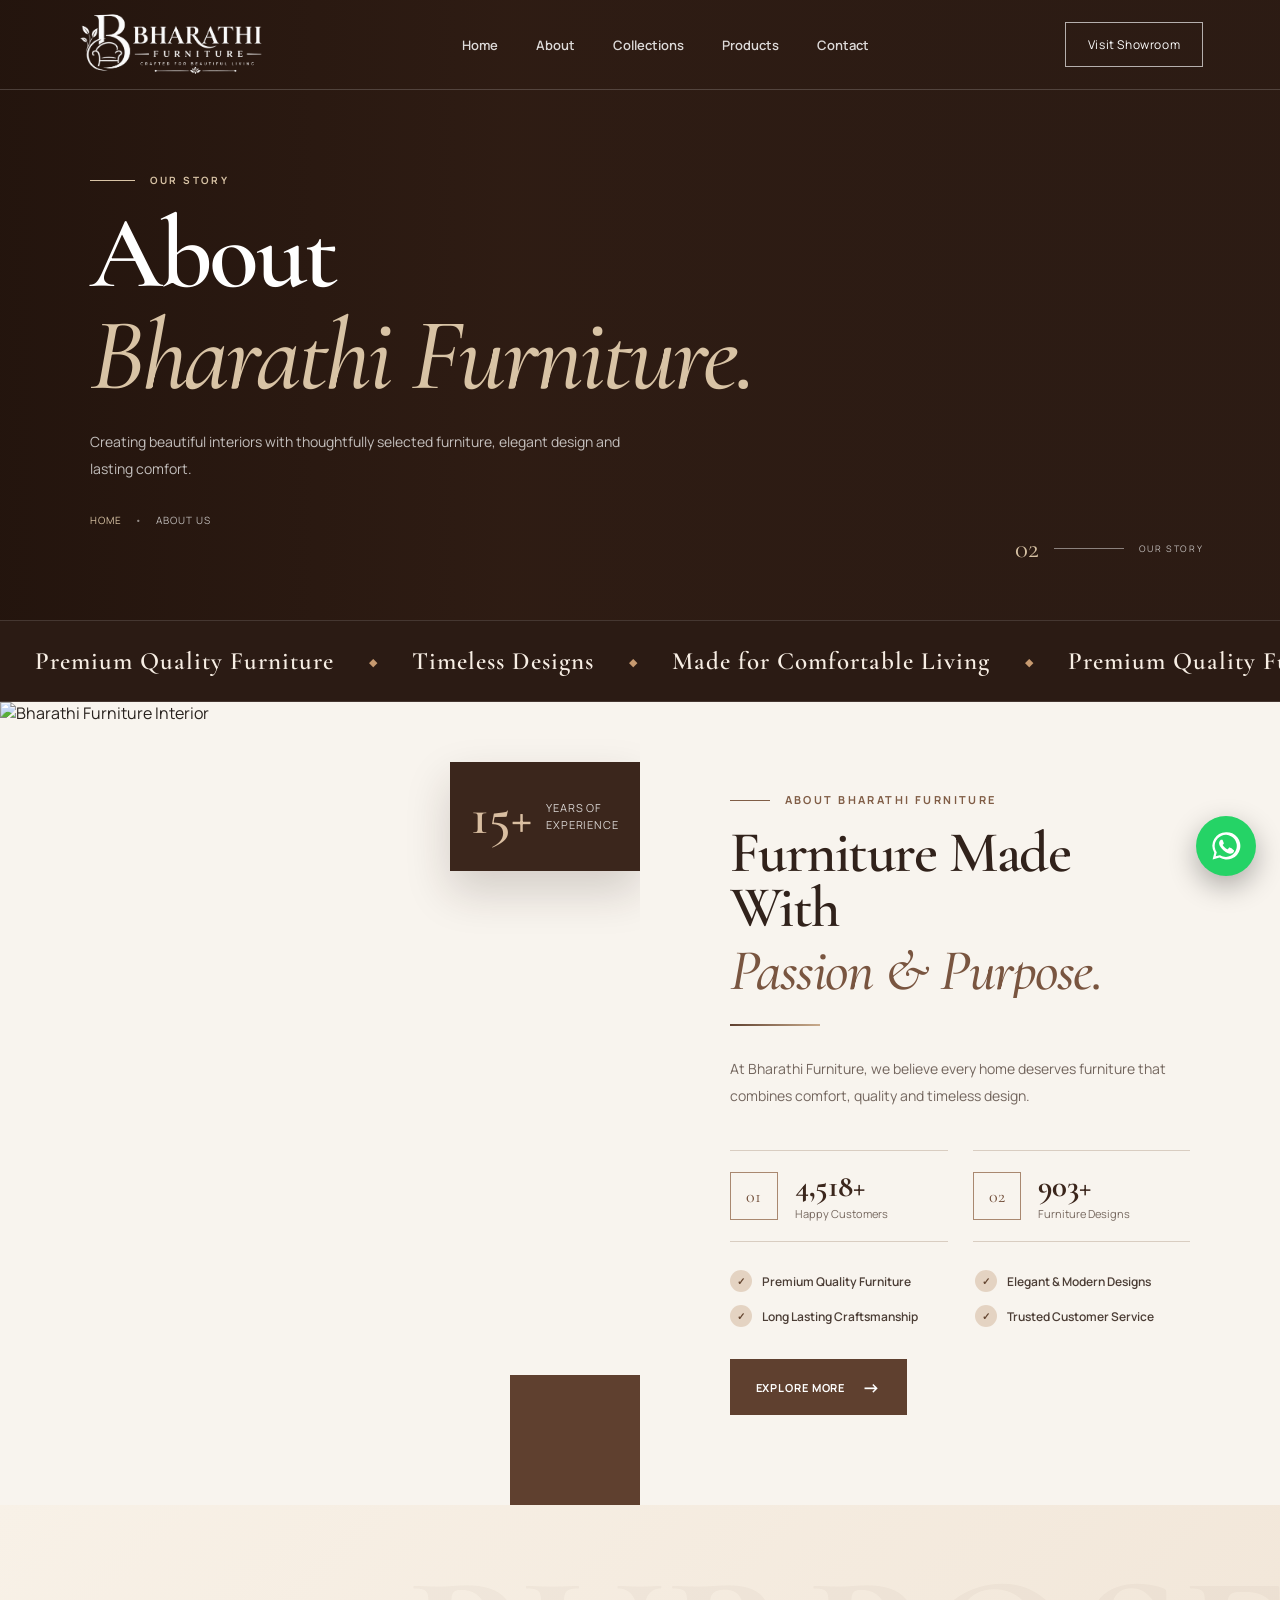
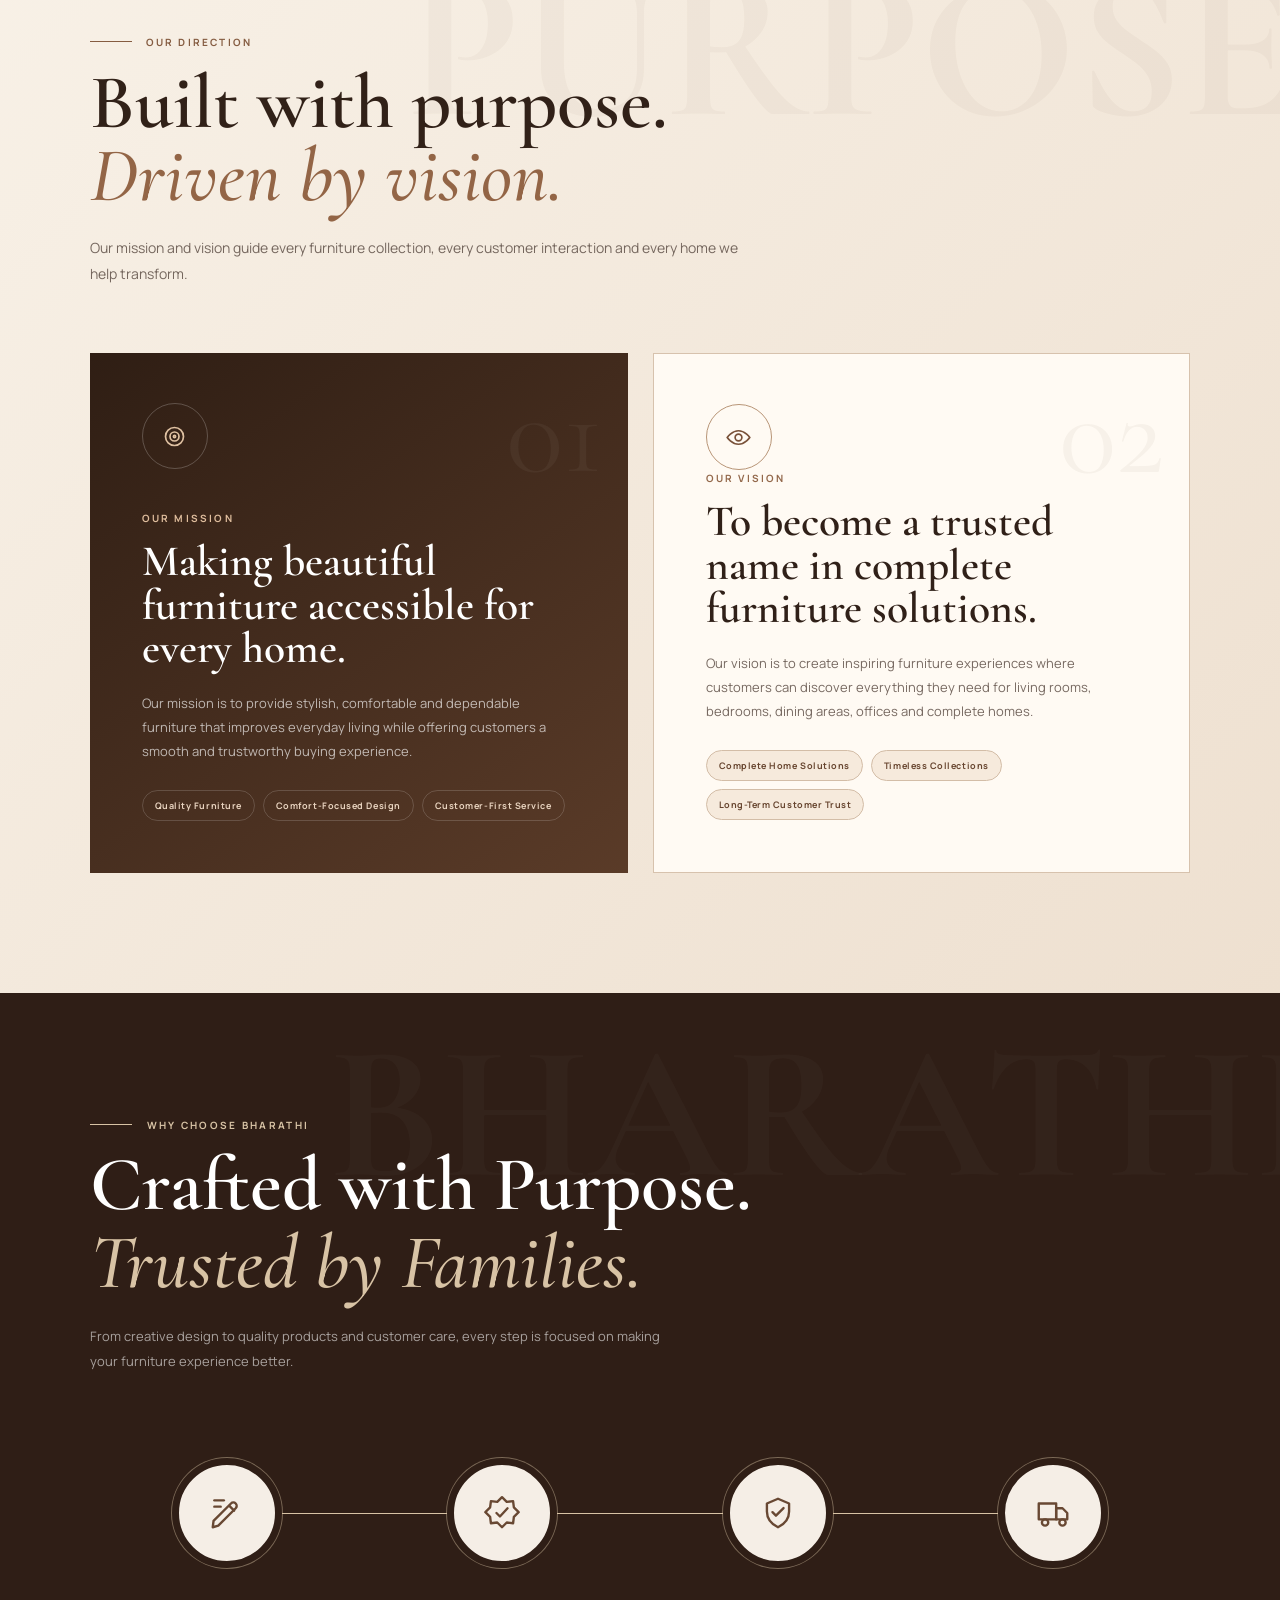
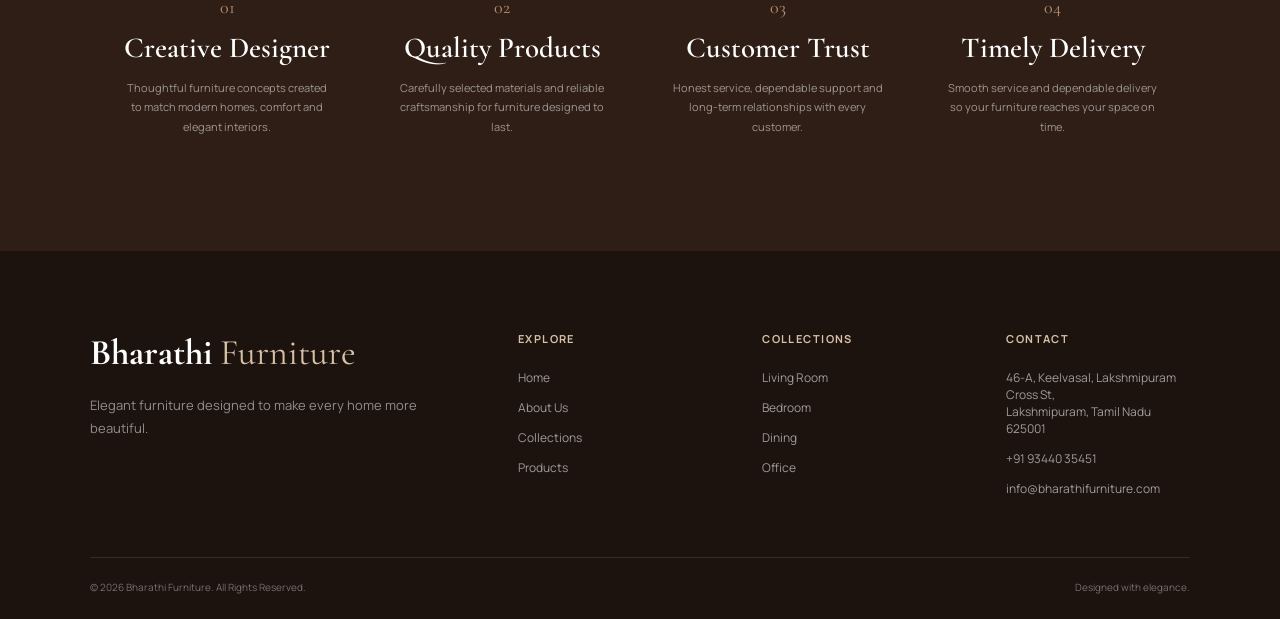
==== commit 4ff6621c: "Merge branch 'main' into address" ====
--- a/about.html
+++ b/about.html
@@ -18,11 +18,11 @@
 <body>
 
  <!-- HEADER -->
-<header class="header">
-
-  <a href="index.html" class="logo">
-    Bharathi <span>Furniture</span>
-  </a>
+
+  <header class="header">
+   <a href="index.html" class="logo">
+  <img src="./image/logo.png" alt="Bharathi Furniture Logo">
+</a>
 
   <nav class="nav" id="mobileNav">
 
--- a/style.css
+++ b/style.css
@@ -5439,415 +5439,534 @@
   }
 }
 
-.intro {
+
+
+
+
+
+/* ==========================================
+   BHARATHI LUXURY INTRO
+========================================== */
+
+.bharathi-intro {
   position: relative;
-  display: grid;
-  grid-template-columns: 1fr 1fr;
-  gap: 90px;
-  align-items: center;
-  padding-top: 120px;
-  padding-bottom: 120px;
-  overflow: hidden;
-  background: radial-gradient(
-      circle at 85% 20%,
-      rgba(154, 108, 73, 0.12),
-      transparent 30%
-    ),
-
+
+  min-height: 650px;
+
+  display: flex;
+  flex-direction: column;
+  justify-content: center;
+
+  padding: 100px 8% 110px;
+
+  background:
     linear-gradient(
       135deg,
-      #fffaf2,
-      #f7ecdf
+      #fbf7f1 0%,
+      #f4eadf 100%
     );
-}
-
-.intro-decoration {
+
+  overflow: hidden;
+}
+
+
+/* ==========================================
+   BIG BACKGROUND WORD
+========================================== */
+
+.intro-word {
   position: absolute;
-  left: -120px;
-  top: 50%;
-  width: 340px;
-  height: 340px;
-  transform: translateY(-50%);
-  border-radius: 50%;
-  border: 1px solid
-    rgba(120, 78, 46, 0.10);
-}
-
-.intro-decoration::before {
+
+  left: 50%;
+  bottom: -38px;
+
+  transform: translateX(-50%);
+
+  font-family: "Cormorant Garamond", serif;
+
+  font-size: clamp(120px, 17vw, 280px);
+
+  font-weight: 600;
+
+  letter-spacing: 12px;
+
+  color: rgba(91, 55, 34, 0.035);
+
+  white-space: nowrap;
+
+  pointer-events: none;
+}
+
+
+/* ==========================================
+   NUMBER
+========================================== */
+
+.intro-number {
+  position: absolute;
+
+  top: 55px;
+  right: 7%;
+
+  font-family: "Cormorant Garamond", serif;
+
+  font-size: 25px;
+
+  color: #9d6846;
+}
+
+
+.intro-number::after {
   content: "";
-  position: absolute;
-  inset: 45px;
-  border-radius: 50%;
-  border: 1px solid
-    rgba(120, 78, 46, 0.08);
-}
-
-.intro-left {
+
+  display: inline-block;
+
+  width: 55px;
+  height: 1px;
+
+  margin-left: 14px;
+  margin-bottom: 7px;
+
+  background: rgba(92, 59, 37, 0.4);
+}
+
+
+/* ==========================================
+   TOP LABEL
+========================================== */
+
+.intro-top {
   position: relative;
   z-index: 2;
-}
-
-.intro .section-label {
-  display: inline-flex;
-  align-items: center;
-  gap: 14px;
-  color: #8b5e3c;
-  font-size: 11px;
-  font-weight: 700;
-  letter-spacing: 0.18em;
-}
-
-.intro .section-label::before {
-  content: "";
-  width: 40px;
-  height: 1px;
-  background: #9a6c49;
-}
-
-.intro-left h2 {
-  max-width: 650px;
-  margin: 18px 0 0;
-  font-family: "Cormorant Garamond",
-    serif;
-  font-size: clamp(
-      48px,
-      5vw,
-      76px
-    );
-  line-height: 0.98;
-  font-weight: 600;
-  color: #2d1e14;
-}
-
-.intro-left h2 span {
-  position: relative;
-  display: inline-block;
-  color: #9a6c49;
-  font-weight: 500;
-}
-
-.intro-left h2 span::after {
-  content: "";
-  position: absolute;
-  left: 0;
-  bottom: -8px;
-  width: 100%;
-  height: 7px;
-  background: url("data:image/svg+xml,%3Csvg xmlns='http://www.w3.org/2000/svg' width='220' height='12' viewBox='0 0 220 12'%3E%3Cpath d='M2 9 C60 2, 150 2, 218 7' fill='none' stroke='%239a6c49' stroke-width='2.5' stroke-linecap='round'/%3E%3C/svg%3E")
-
-    center / 100% 100%
-    no-repeat;
-  transform: scaleX(0);
-  transform-origin: left;
-  transition: transform 1s ease 0.35s;
-}
-
-.intro-left.show h2 span::after {
-  transform: scaleX(1);
-}
-
-.intro-line {
-  width: 85px;
-  height: 2px;
-  margin-top: 35px;
-  background: #9a6c49;
-  transform: scaleX(0);
-  transform-origin: left;
-  transition: transform 0.9s ease 0.5s;
-}
-
-.intro-left.show .intro-line {
-  transform: scaleX(1);
-}
-
-.intro-right::before {
-  content: "“";
-  position: absolute;
-  left: -40px;
-  top: -55px;
-  font-family: "Cormorant Garamond",
-    serif;
-  font-size: 120px;
-  line-height: 1;
-  color: rgba(
-      121,
-      79,
-      47,
-      0.08
-    );
-}
-
-.intro-right p {
-  margin: 0;
-  color: #74665d;
-  font-family: "Manrope",
-    sans-serif;
-  font-size: 15px;
-  line-height: 1.95;
-}
-
-.text-link {
-  position: relative;
-  display: inline-flex;
-  align-items: center;
-  gap: 14px;
-  margin-top: 30px;
-  padding-bottom: 7px;
-  color: #4a3020;
-  font-size: 13px;
-  font-weight: 700;
-  text-decoration: none;
-}
-
-.text-link::after {
-  content: "";
-  position: absolute;
-  left: 0;
-  bottom: 0;
-  width: 100%;
-  height: 1px;
-  background: #9a6c49;
-  transform: scaleX(0.35);
-  transform-origin: left;
-  transition: transform 0.35s ease;
-}
-
-.text-link:hover::after {
-  transform: scaleX(1);
-}
-
-.text-link span {
-  transition: transform 0.3s ease;
-}
-
-.text-link:hover span {
-  transform: translateX(6px);
-}
-
-.intro-badge strong {
-  font-family: "Cormorant Garamond",
-    serif;
-  font-size: 42px;
-  line-height: 1;
-  color: #e3c4a4;
-}
-
-.intro-badge span {
-  font-size: 10px;
-  line-height: 1.5;
-  font-weight: 700;
-  letter-spacing: 0.08em;
-  text-transform: uppercase;
-}
-
-@keyframes introFloat {
-  0%, 100% {
-    transform: translateY(0);
-  }
-
-  50% {
-    transform: translateY(-10px);
-  }
-}
-
-.intro-reveal {
-  opacity: 0;
-  transform: translateY(35px);
-  transition: opacity 0.8s ease,
-
-    transform 0.8s ease;
-}
-
-.intro-reveal.show {
-  opacity: 1;
-  transform: translateY(0);
-}
-
-.intro-right {
-  position: relative;
-  z-index: 2;
-  max-width: 560px;
-  transition-delay: 0.15s;
-}
-
-.intro-badge {
-  position: absolute;
-  right: 6%;
-  bottom: 32px;
-  width: 135px;
-  height: 135px;
-  border-radius: 50%;
+
   display: flex;
+
   align-items: center;
   justify-content: center;
-  gap: 10px;
-  text-align: left;
-  color: #fffaf2;
-  background: #3a2619;
-  box-shadow: 0 20px 45px
-    rgba(58, 38, 25, 0.25);
-  animation: introFloat
-    4s ease-in-out
-    infinite;
-  transition-delay: 0.25s;
-}
-
-@media ( max-width: 1000px ) {
-  .intro {
+
+  gap: 20px;
+
+  margin-bottom: 40px;
+}
+
+
+.intro-line {
+  width: 60px;
+  height: 1px;
+
+  background: #b5825f;
+}
+
+
+.intro-label {
+  font-size: 10px;
+
+  font-weight: 600;
+
+  letter-spacing: 4px;
+
+  color: #8e5c3c;
+}
+
+
+/* ==========================================
+   TITLE
+========================================== */
+
+.intro-title {
+  position: relative;
+
+  z-index: 2;
+
+  text-align: center;
+}
+
+
+.title-small {
+  display: block;
+
+  margin-bottom: 10px;
+
+  font-family: "Cormorant Garamond", serif;
+
+  font-size: 19px;
+
+  font-style: italic;
+
+  color: #9a7a65;
+}
+
+
+.intro-title h2 {
+  margin: 0;
+
+  font-family: "Cormorant Garamond", serif;
+
+  font-size: clamp(65px, 7vw, 115px);
+
+  font-weight: 500;
+
+  line-height: 0.85;
+
+  letter-spacing: -3px;
+
+  color: #281912;
+}
+
+
+.intro-title h2 em {
+  font-weight: 400;
+
+  color: #a66c45;
+
+  font-style: italic;
+}
+
+
+/* ==========================================
+   BOTTOM CONTENT
+========================================== */
+
+.intro-bottom {
+  position: relative;
+
+  z-index: 3;
+
+  width: min(850px, 90%);
+
+  margin: 65px auto 0;
+
+  display: grid;
+
+  grid-template-columns: 90px 1fr;
+
+  align-items: flex-start;
+}
+
+
+/* QUOTE */
+
+.intro-quote {
+  font-family: Georgia, serif;
+
+  font-size: 100px;
+
+  line-height: 0.7;
+
+  color: rgba(157, 104, 70, 0.18);
+}
+
+
+/* DESCRIPTION BLOCK */
+
+.intro-description {
+  padding-left: 35px;
+
+  border-left: 1px solid rgba(104, 69, 47, 0.23);
+}
+
+
+.intro-description p {
+  max-width: 680px;
+
+  margin: 0 0 30px;
+
+  font-size: 15px;
+
+  line-height: 1.9;
+
+  color: #6c5a50;
+}
+
+
+/* ==========================================
+   DISCOVER LINK
+========================================== */
+
+.intro-discover {
+  width: fit-content;
+
+  display: flex;
+
+  align-items: center;
+
+  gap: 18px;
+
+  text-decoration: none;
+
+  color: #332117;
+}
+
+
+.intro-discover > span {
+  position: relative;
+
+  font-size: 12px;
+
+  font-weight: 600;
+
+  letter-spacing: 1px;
+
+  text-transform: uppercase;
+}
+
+
+.intro-discover > span::after {
+  content: "";
+
+  position: absolute;
+
+  left: 0;
+  bottom: -7px;
+
+  width: 40%;
+
+  height: 1px;
+
+  background: #a86f4a;
+
+  transition: 0.35s ease;
+}
+
+
+.discover-circle {
+  width: 44px;
+  height: 44px;
+
+  display: flex;
+
+  align-items: center;
+  justify-content: center;
+
+  border: 1px solid rgba(69, 42, 27, 0.35);
+
+  border-radius: 50%;
+
+  font-size: 15px;
+
+  transition: 0.35s ease;
+}
+
+
+.intro-discover:hover > span::after {
+  width: 100%;
+}
+
+
+.intro-discover:hover .discover-circle {
+  background: #382219;
+
+  color: white;
+
+  border-color: #382219;
+
+  transform: rotate(45deg);
+}
+
+
+/* ==========================================
+   TABLET
+========================================== */
+
+@media (max-width: 1100px) {
+
+  .bharathi-intro {
+    min-height: 600px;
+
+    padding: 90px 6%;
+  }
+
+
+  .intro-title h2 {
+    font-size: clamp(60px, 8vw, 90px);
+  }
+
+
+  .intro-bottom {
+    margin-top: 55px;
+  }
+
+}
+
+
+/* ==========================================
+   MOBILE
+========================================== */
+
+@media (max-width: 768px) {
+
+  .bharathi-intro {
+    min-height: auto;
+
+    padding: 80px 24px;
+  }
+
+
+  .intro-number {
+    top: 30px;
+    right: 24px;
+
+    font-size: 19px;
+  }
+
+
+  .intro-number::after {
+    width: 30px;
+  }
+
+
+  .intro-top {
+    margin-bottom: 30px;
+  }
+
+
+  .intro-line {
+    width: 30px;
+  }
+
+
+  .intro-label {
+    font-size: 9px;
+
+    letter-spacing: 2px;
+  }
+
+
+  .title-small {
+    font-size: 16px;
+  }
+
+
+  .intro-title h2 {
+    font-size: clamp(50px, 13vw, 70px);
+
+    line-height: 0.92;
+
+    letter-spacing: -1.5px;
+  }
+
+
+  .intro-bottom {
+    width: 100%;
+
+    margin-top: 50px;
+
     grid-template-columns: 1fr;
-    gap: 45px;
-    padding-top: 90px;
-    padding-bottom: 130px;
-  }
-
-  .intro-right {
-    max-width: 720px;
-  }
-
-  .intro-right::before {
+  }
+
+
+  .intro-quote {
+    font-size: 75px;
+
+    height: 45px;
+  }
+
+
+  .intro-description {
+    padding-left: 20px;
+
+    margin-top: 15px;
+  }
+
+
+  .intro-description p {
+    font-size: 14px;
+
+    line-height: 1.8;
+  }
+
+
+  .intro-word {
+    bottom: -10px;
+
+    font-size: 100px;
+
+    letter-spacing: 6px;
+  }
+
+}
+
+
+/* ==========================================
+   SMALL MOBILE
+========================================== */
+
+@media (max-width: 480px) {
+
+  .bharathi-intro {
+    padding:
+      80px
+      20px
+      85px;
+  }
+
+
+  .intro-top {
+    justify-content: flex-start;
+  }
+
+
+  .intro-top .intro-line:last-child {
     display: none;
   }
 
-  .intro-badge {
-    right: 35px;
-    bottom: 25px;
-    width: 115px;
-    height: 115px;
-  }
-}
-
-@media ( max-width: 700px ) {
-  .experience-editorial-image {
-    min-height: 480px;
-  }
-
-  .experience-image-caption {
-    left: 24px;
-    right: 24px;
-    bottom: 28px;
-  }
-
-  .experience-image-caption strong {
-    font-size: 33px;
-  }
-
-  .experience-floating-seal {
-    top: 25px;
-    right: 20px;
-    width: 112px;
-    height: 112px;
-    border-width: 5px;
-  }
-
-  .experience-floating-seal strong {
-    font-size: 33px;
-  }
-
-  .experience-editorial-content {
-    padding: 70px 22px
-      85px;
-  }
-
-  .experience-heading {
-    margin-bottom: 40px;
-  }
-
-  .experience-heading h2 {
-    font-size: 49px;
-  }
-
-  .experience-step {
-    grid-template-columns: 52px 1fr;
-    gap: 13px;
-    padding: 25px 0;
-  }
-
-  .experience-step h3 {
-    font-size: 25px;
-  }
-
-  .experience-bottom {
-    grid-template-columns: 1fr 1fr;
-    gap: 22px;
-  }
-
-  .experience-cta {
-    grid-column: 1 / -1;
-    width: 100%;
-  }
-
-  .experience-mini-stat:nth-child(2) {
-    border-right: 0;
-  }
-
-  .category-grid {
-    grid-template-columns: 1fr;
-    gap: 20px;
-    margin-top: 35px;
-  }
-
-  .category-large {
-    grid-column: auto;
-  }
-
-  .category-flip-card {
-    height: 400px;
-  }
-
-  .category-front-content {
-    left: 23px;
-    right: 23px;
-    bottom: 24px;
-  }
-
-  .category-front-content h3 {
-    font-size: 38px;
-  }
-
-  .category-flip-back {
-    padding: 28px;
-  }
-
-  .category-flip-back h3 {
-    font-size: 40px;
-  }
-
-  .category-back-number {
-    font-size: 85px;
-  }
-
-  .intro {
-    gap: 35px;
-    padding: 75px 22px
-      130px;
-  }
-
-  .intro-left h2 {
-    font-size: 46px;
-  }
-
-  .intro-right p {
-    font-size: 14px;
-  }
-
-  .intro-badge {
-    left: 22px;
-    right: auto;
-    bottom: 22px;
-    width: 105px;
-    height: 105px;
-  }
-
-  .intro-badge strong {
-    font-size: 34px;
-  }
-
-  .intro-decoration {
-    width: 240px;
-    height: 240px;
-    left: -130px;
-  }
-}
+
+  .intro-title {
+    text-align: left;
+  }
+
+
+  .title-small {
+    margin-bottom: 12px;
+  }
+
+
+  .intro-title h2 {
+    font-size: 48px;
+
+    line-height: 0.95;
+  }
+
+
+  .intro-title h2 em {
+    display: inline;
+  }
+
+
+  .intro-bottom {
+    margin-top: 45px;
+  }
+
+
+  .intro-quote {
+    font-size: 65px;
+  }
+
+
+  .intro-description {
+    padding-left: 16px;
+  }
+
+
+  .discover-circle {
+    width: 40px;
+    height: 40px;
+  }
+
+
+  .intro-word {
+    font-size: 75px;
+  }
+
+}
+
+
+
+
+
+
+
+
 
 .mission-vision-section {
   position: relative;
@@ -6148,120 +6267,10 @@
 }
 
 @media ( max-width: 850px ) {
-  
-   .mission-vision-section {
-    width: 100%;
-    max-width: 100%;
-
-    padding: 70px 24px !important;
-
-    overflow: hidden;
-  }
-
-
-  /* SECTION HEADING */
-
-  .mission-vision-heading {
-    width: 100%;
-    max-width: 100%;
-    min-width: 0;
-
-    margin-bottom: 40px;
-  }
-
-  .mission-vision-heading h2 {
-    width: 100%;
-    max-width: 100%;
-
-    font-size: clamp(38px, 10vw, 44px);
-    line-height: 0.98;
-
-    overflow-wrap: break-word;
-  }
-
-  .mission-vision-heading p {
-    width: 100%;
-    max-width: 100%;
-
-    font-size: 13px;
-    line-height: 1.75;
-  }
-
-
-  /* IMPORTANT GRID FIX */
-
-  
-
- 
-
-   .mission-vision-grid {
-    width: calc(100% - 24px);
-    max-width: 330px;
-
-    margin-left: auto;
-    margin-right: auto;
-
-    gap: 20px;
-  }
-
-  .mission-vision-card {
-    width: 100% !important;
-
-    min-height: 410px !important;
-
-    padding:
-      100px 22px
-      26px !important;
-  }
-
-  .mission-vision-icon {
-    left: 22px !important;
-    top: 24px !important;
-
-    width: 54px;
-    height: 54px;
-  }
-
-  .mission-vision-icon svg {
-    width: 23px;
-    height: 23px;
-  }
-
-  .mission-vision-number {
-    top: 13px;
-    right: 12px;
-
-    font-size: 75px;
-  }
-
-  .mission-vision-label {
-    margin-bottom: 11px;
-
-    font-size: 8px;
-  }
-
-  .mission-vision-card h3 {
-    margin-bottom: 14px;
-
-    font-size: clamp(28px, 7.7vw, 32px) !important;
-    line-height: 1.02;
-  }
-
-  .mission-vision-card p {
-    font-size: 11px;
-    line-height: 1.65;
-  }
-
-  .mission-vision-points {
-    margin-top: 18px;
-    gap: 6px;
-  }
-
-  .mission-vision-points span {
-    padding: 6px 9px;
-
-    font-size: 7px;
-  }
+  .mission-vision-section {
+    padding: 80px 22px;
+  }
+
   .mission-vision-grid {
     grid-template-columns: 1fr;
   }
@@ -7471,71 +7480,53 @@
    MOBILE
 ========================================================= */
 
-@media (max-width: 700px) {
+@media (max-width: 850px) {
+
   .contact-social-strip {
+    padding:
+      45px 22px;
+  }
+
+
+  .contact-social-strip-content {
+    flex-direction: column;
+
+    align-items: flex-start;
+
+    gap: 30px;
+  }
+
+
+  .contact-social-strip-icons {
     width: 100%;
-    padding: 45px 20px !important;
-  }
-
-  /* Heading first, icons underneath */
-  .contact-social-strip-content {
-    width: 100%;
-    display: flex !important;
-    flex-direction: column !important;
-    align-items: stretch !important;
-    gap: 28px !important;
-  }
-
-  .contact-social-strip-text {
-    width: 100% !important;
-    max-width: 100% !important;
-  }
+  }
+
+
+  .contact-social-strip-icons a {
+    flex:
+      1 1
+      calc(50% - 10px);
+
+    justify-content: center;
+  }
+
+}
+
+
+@media (max-width: 480px) {
 
   .contact-social-strip-text h2 {
-    width: 100%;
-    margin: 12px 0 14px;
-    font-size: 34px !important;
-    line-height: 1;
-  }
-
-  .contact-social-strip-text p {
-    width: 100%;
-    max-width: 100%;
-    font-size: 12px;
-    line-height: 1.7;
-  }
-
-  /* Two social icons in each row */
-  .contact-social-strip-icons {
-    width: 100% !important;
-    display: grid !important;
-    grid-template-columns: repeat(2, minmax(0, 1fr)) !important;
-    gap: 10px !important;
-  }
+    font-size: 34px;
+  }
+
 
   .contact-social-strip-icons a {
-    width: 100% !important;
-    min-width: 0 !important;
-    height: 58px;
-    padding: 10px 6px !important;
-
-    display: flex !important;
-    align-items: center;
-    justify-content: center;
-    gap: 7px;
-
-    flex: none !important;
-  }
-
-  .contact-social-strip-icons a i {
-    flex-shrink: 0;
-    font-size: 17px;
-  }
-
-  .contact-social-strip-icons a span {
-    font-size: 9px;
-    white-space: nowrap;
-  }
+    min-width: 0;
+
+    flex:
+      1 1 100%;
+  }
+
 }
 /* =========================================================
    MOBILE HEADER + HAMBURGER
@@ -7768,7 +7759,10 @@
     overflow: hidden;
   }
 
- 
+  .featured-content {
+    padding-left: 0 !important;
+    padding-right: 0 !important;
+  }
 
 }
 @media (max-width: 700px) {
@@ -7965,6 +7959,2577 @@
 }
 
 
+
+
+/* =========================================================
+   COMMON COLLECTION STYLES
+========================================================= */
+
+.signature-collection,
+.material-section,
+.lifestyle-section,
+.inspiration-section {
+  font-family: "Manrope", sans-serif;
+}
+
+.signature-eyebrow,
+.material-eyebrow,
+.inspiration-eyebrow,
+.lifestyle-heading > span {
+  display: inline-flex;
+  align-items: center;
+  gap: 14px;
+
+  font-size: 10px;
+  font-weight: 700;
+
+  letter-spacing: 3px;
+
+  color: #9d6745;
+
+  text-transform: uppercase;
+}
+
+.signature-eyebrow::before,
+.material-eyebrow::before,
+.inspiration-eyebrow::before,
+.lifestyle-heading > span::before {
+  content: "";
+
+  width: 38px;
+  height: 1px;
+
+  background: #9d6745;
+}
+
+
+/* =========================================================
+   04 - SIGNATURE COLLECTION
+========================================================= */
+
+.signature-collection {
+  position: relative;
+
+  display: grid;
+  grid-template-columns: 1.15fr 0.85fr;
+
+  min-height: 760px;
+
+  background: #281710;
+
+  overflow: hidden;
+}
+
+
+/* IMAGE */
+
+.signature-image {
+  position: relative;
+
+  min-height: 760px;
+
+  overflow: hidden;
+}
+
+
+.signature-image::after {
+  content: "";
+
+  position: absolute;
+
+  inset: 0;
+
+  background:
+    linear-gradient(
+      90deg,
+      rgba(30, 17, 11, 0.05) 55%,
+      rgba(30, 17, 11, 0.55) 100%
+    );
+}
+
+
+.signature-image img {
+  width: 100%;
+  height: 100%;
+
+  position: absolute;
+
+  inset: 0;
+
+  object-fit: cover;
+
+  transition: transform 1.2s ease;
+}
+
+
+.signature-collection:hover
+.signature-image img {
+  transform: scale(1.035);
+}
+
+
+.signature-image-number {
+  position: absolute;
+
+  left: 55px;
+  bottom: 40px;
+
+  z-index: 2;
+
+  font-family: "Cormorant Garamond", serif;
+
+  font-size: 18px;
+
+  letter-spacing: 3px;
+
+  color: rgba(255,255,255,0.75);
+}
+
+
+/* CONTENT */
+
+.signature-content {
+  position: relative;
+
+  display: flex;
+  flex-direction: column;
+
+  justify-content: center;
+
+  padding: 90px 8%;
+
+  color: #fff;
+}
+
+
+.signature-content::before {
+  content: "SIGNATURE";
+
+  position: absolute;
+
+  top: 20px;
+  right: -50px;
+
+  font-family: "Cormorant Garamond", serif;
+
+  font-size: 130px;
+  font-weight: 600;
+
+  color: rgba(255,255,255,0.025);
+
+  pointer-events: none;
+}
+
+
+.signature-content .signature-eyebrow {
+  color: #d5a67e;
+}
+
+
+.signature-content
+.signature-eyebrow::before {
+  background: #d5a67e;
+}
+
+
+.signature-content h2 {
+  max-width: 600px;
+
+  margin: 28px 0 28px;
+
+  font-family: "Cormorant Garamond", serif;
+
+  font-size: clamp(54px, 5vw, 82px);
+
+  font-weight: 500;
+
+  line-height: 0.95;
+
+  letter-spacing: -2px;
+}
+
+
+.signature-content h2 em {
+  display: block;
+
+  margin-top: 7px;
+
+  font-weight: 400;
+
+  color: #d4a47e;
+}
+
+
+.signature-content > p {
+  max-width: 530px;
+
+  margin: 0;
+
+  font-size: 14px;
+
+  line-height: 1.9;
+
+  color: rgba(255,255,255,0.62);
+}
+
+
+/* DETAILS */
+
+.signature-details {
+  display: grid;
+
+  grid-template-columns:
+    repeat(3, 1fr);
+
+  gap: 20px;
+
+  margin: 42px 0;
+
+  padding:
+    30px 0;
+
+  border-top:
+    1px solid rgba(255,255,255,0.12);
+
+  border-bottom:
+    1px solid rgba(255,255,255,0.12);
+}
+
+
+.signature-details > div {
+  display: flex;
+
+  align-items: flex-start;
+
+  gap: 12px;
+}
+
+
+.signature-details span {
+  font-family:
+    "Cormorant Garamond",
+    serif;
+
+  font-size: 15px;
+
+  color: #d2a278;
+}
+
+
+.signature-details p {
+  margin: 0;
+
+  font-size: 11px;
+
+  line-height: 1.6;
+
+  letter-spacing: 1px;
+
+  color: rgba(255,255,255,0.72);
+
+  text-transform: uppercase;
+}
+
+
+/* BUTTON */
+
+.signature-btn {
+  width: fit-content;
+
+  display: flex;
+
+  align-items: center;
+
+  gap: 30px;
+
+  padding: 17px 22px;
+
+  background: #f4e9dc;
+
+  color: #2d1b12;
+
+  text-decoration: none;
+
+  font-size: 10px;
+
+  font-weight: 700;
+
+  letter-spacing: 1.5px;
+
+  text-transform: uppercase;
+
+  transition: .35s ease;
+}
+
+
+.signature-btn span {
+  font-size: 17px;
+
+  transition: transform .35s ease;
+}
+
+
+.signature-btn:hover {
+  background: #b87850;
+
+  color: #fff;
+}
+
+
+.signature-btn:hover span {
+  transform: translateX(6px);
+}
+
+
+/* =========================================================
+   05 - SHOP BY MATERIAL
+========================================================= */
+
+.material-section {
+  position: relative;
+
+  padding:
+    120px
+    7%;
+
+  background: #f8f1e8;
+}
+
+
+.material-header {
+  display: grid;
+
+  grid-template-columns:
+    1.1fr
+    .9fr;
+
+  gap: 100px;
+
+  align-items: end;
+
+  margin-bottom: 80px;
+}
+
+
+.material-header h2 {
+  margin:
+    22px
+    0
+    0;
+
+  font-family:
+    "Cormorant Garamond",
+    serif;
+
+  font-size: clamp(55px, 5.2vw, 86px);
+
+  line-height: .95;
+
+  font-weight: 500;
+
+  color: #2c1b13;
+}
+
+
+.material-header h2 em {
+  display: block;
+
+  font-weight: 400;
+
+  color: #a56d48;
+}
+
+
+.material-header > p {
+  max-width: 500px;
+
+  margin: 0;
+
+  font-size: 14px;
+
+  line-height: 1.9;
+
+  color: #756257;
+}
+
+
+/* MATERIAL BODY */
+
+.material-section {
+  display: grid;
+
+  grid-template-columns:
+    minmax(0, 1fr)
+    minmax(350px, .75fr);
+
+  column-gap: 80px;
+}
+
+
+.material-header {
+  grid-column:
+    1 / -1;
+}
+
+
+.material-list {
+  border-top:
+    1px solid
+    rgba(77,49,34,.2);
+}
+
+
+.material-item {
+  display: grid;
+
+  grid-template-columns:
+    60px
+    minmax(180px, .7fr)
+    1fr
+    50px;
+
+  gap: 20px;
+
+  align-items: center;
+
+  min-height: 120px;
+
+  border-bottom:
+    1px solid
+    rgba(77,49,34,.18);
+
+  cursor: pointer;
+
+  transition:
+    padding .35s ease,
+    background .35s ease;
+}
+
+
+.material-item:hover,
+.material-item.active {
+  padding-left: 20px;
+
+  background:
+    rgba(166,111,73,.055);
+}
+
+
+.material-number {
+  font-family:
+    "Cormorant Garamond",
+    serif;
+
+  font-size: 17px;
+
+  color: #ab7958;
+}
+
+
+.material-item h3 {
+  margin: 0;
+
+  font-family:
+    "Cormorant Garamond",
+    serif;
+
+  font-size: 31px;
+
+  font-weight: 600;
+
+  color: #302017;
+}
+
+
+.material-item p {
+  margin: 0;
+
+  font-size: 12px;
+
+  line-height: 1.7;
+
+  color: #806e63;
+}
+
+
+.material-arrow {
+  width: 42px;
+  height: 42px;
+
+  display: flex;
+
+  align-items: center;
+  justify-content: center;
+
+  border:
+    1px solid
+    rgba(72,46,31,.25);
+
+  border-radius: 50%;
+
+  font-size: 14px;
+
+  color: #4f3425;
+
+  transition: .35s ease;
+}
+
+
+.material-item:hover
+.material-arrow,
+.material-item.active
+.material-arrow {
+  background: #3b2418;
+
+  border-color: #3b2418;
+
+  color: #fff;
+
+  transform: rotate(45deg);
+}
+
+
+/* MATERIAL IMAGE */
+
+.material-preview {
+  position: relative;
+
+  min-height: 490px;
+
+  overflow: hidden;
+}
+
+
+.material-preview img {
+  position: absolute;
+
+  inset: 0;
+
+  width: 100%;
+  height: 100%;
+
+  object-fit: cover;
+
+  transition:
+    opacity .3s ease,
+    transform .6s ease;
+}
+
+
+.material-preview:hover img {
+  transform: scale(1.04);
+}
+
+
+.material-preview-overlay {
+  position: absolute;
+
+  inset: 0;
+
+  background:
+    linear-gradient(
+      to top,
+      rgba(32,17,10,.55),
+      transparent 55%
+    );
+}
+
+
+.material-preview > span {
+  position: absolute;
+
+  left: 30px;
+  bottom: 27px;
+
+  color: #fff;
+
+  font-size: 9px;
+
+  letter-spacing: 3px;
+}
+
+
+/* =========================================================
+   06 - LIFESTYLE
+========================================================= */
+
+.lifestyle-section {
+  padding:
+    120px
+    7%;
+
+  background: #fffaf4;
+}
+
+
+.lifestyle-heading {
+  max-width: 850px;
+
+  margin-bottom: 70px;
+}
+
+
+.lifestyle-heading h2 {
+  margin:
+    22px
+    0
+    0;
+
+  font-family:
+    "Cormorant Garamond",
+    serif;
+
+  font-size: clamp(58px, 5.5vw, 90px);
+
+  font-weight: 500;
+
+  line-height: .94;
+
+  color: #2d1c13;
+}
+
+
+.lifestyle-heading h2 em {
+  display: block;
+
+  color: #a56d48;
+
+  font-weight: 400;
+}
+
+
+/* LAYOUT */
+
+.lifestyle-layout {
+  display: grid;
+
+  grid-template-columns:
+    1.15fr
+    .85fr;
+
+  gap: 28px;
+}
+
+
+.lifestyle-side {
+  display: grid;
+
+  grid-template-rows:
+    1fr
+    1fr;
+
+  gap: 28px;
+}
+
+
+.lifestyle-card {
+  position: relative;
+
+  overflow: hidden;
+
+  background: #e7dacb;
+}
+
+
+.lifestyle-main {
+  min-height: 700px;
+}
+
+
+.lifestyle-small {
+  min-height: 336px;
+}
+
+
+.lifestyle-image {
+  position: absolute;
+
+  inset: 0;
+}
+
+
+.lifestyle-image::after {
+  content: "";
+
+  position: absolute;
+
+  inset: 0;
+
+  background:
+    linear-gradient(
+      to top,
+      rgba(32,17,10,.78),
+      rgba(32,17,10,.05) 65%
+    );
+}
+
+
+.lifestyle-image img {
+  width: 100%;
+  height: 100%;
+
+  object-fit: cover;
+
+  transition:
+    transform .8s
+    cubic-bezier(.22,.61,.36,1);
+}
+
+
+.lifestyle-card:hover
+.lifestyle-image img {
+  transform: scale(1.05);
+}
+
+
+.lifestyle-content {
+  position: absolute;
+
+  left: 0;
+  right: 0;
+  bottom: 0;
+
+  z-index: 2;
+
+  padding: 40px;
+
+  color: #fff;
+}
+
+
+.lifestyle-small
+.lifestyle-content {
+  padding: 28px;
+}
+
+.lifestyle-content > span {
+  display: block;
+}
+@media ( max-width: 850px ) {
+  
+   .mission-vision-section {
+    width: 100%;
+    max-width: 100%;
+
+    padding: 70px 24px !important;
+
+    overflow: hidden;
+  }
+
+
+  /* SECTION HEADING */
+
+  .mission-vision-heading {
+    width: 100%;
+    max-width: 100%;
+    min-width: 0;
+
+    margin-bottom: 40px;
+  }
+
+  .mission-vision-heading h2 {
+    width: 100%;
+    max-width: 100%;
+
+    font-size: clamp(38px, 10vw, 44px);
+    line-height: 0.98;
+
+    overflow-wrap: break-word;
+  }
+
+  .mission-vision-heading p {
+    width: 100%;
+    max-width: 100%;
+
+    font-size: 13px;
+    line-height: 1.75;
+  }
+
+
+  /* IMPORTANT GRID FIX */
+
+  
+
+ 
+
+   .mission-vision-grid {
+    width: calc(100% - 24px);
+    max-width: 330px;
+
+    margin-left: auto;
+    margin-right: auto;
+
+    gap: 20px;
+  }
+
+  .mission-vision-card {
+    width: 100% !important;
+
+    min-height: 410px !important;
+
+    padding:
+      100px 22px
+      26px !important;
+  }
+
+  .mission-vision-icon {
+    left: 22px !important;
+    top: 24px !important;
+
+    width: 54px;
+    height: 54px;
+  }
+
+  .mission-vision-icon svg {
+    width: 23px;
+    height: 23px;
+  }
+
+  .mission-vision-number {
+    top: 13px;
+    right: 12px;
+
+    font-size: 75px;
+  }
+
+  .mission-vision-label {
+    margin-bottom: 11px;
+
+    font-size: 8px;
+  }
+
+  .mission-vision-card h3 {
+    margin-bottom: 14px;
+
+    font-size: clamp(28px, 7.7vw, 32px) !important;
+    line-height: 1.02;
+  }
+
+  .mission-vision-card p {
+    font-size: 11px;
+    line-height: 1.65;
+  }
+
+  .mission-vision-points {
+    margin-top: 18px;
+    gap: 6px;
+  }
+
+  .mission-vision-points span {
+    padding: 6px 9px;
+
+    font-size: 7px;
+  }
+  .mission-vision-grid {
+    grid-template-columns: 1fr;
+  }
+
+
+}
+
+
+.lifestyle-content h3 {
+  margin: 0 0 10px;
+
+  font-family:
+    "Cormorant Garamond",
+    serif;
+
+  font-size: 44px;
+
+  font-weight: 500;
+}
+
+
+.lifestyle-small
+.lifestyle-content h3 {
+  font-size: 30px;
+}
+
+
+.lifestyle-content p {
+  max-width: 470px;
+
+  margin: 0;
+
+  font-size: 12px;
+
+  line-height: 1.7;
+
+  color: rgba(255,255,255,.72);
+}
+
+
+.lifestyle-content a {
+  width: fit-content;
+
+  display: flex;
+
+  gap: 18px;
+
+  align-items: center;
+
+  margin-top: 25px;
+
+  padding-bottom: 7px;
+
+  border-bottom:
+    1px solid
+    rgba(255,255,255,.5);
+
+  color: #fff;
+
+  text-decoration: none;
+
+  font-size: 10px;
+
+  letter-spacing: 1.4px;
+
+  text-transform: uppercase;
+}
+
+
+.lifestyle-content a i {
+  font-style: normal;
+
+  transition:
+    transform .3s ease;
+}
+
+
+.lifestyle-content a:hover i {
+  transform:
+    translateX(6px);
+}
+
+
+/* =========================================================
+   07 - INTERIOR INSPIRATION
+========================================================= */
+
+.inspiration-section {
+  padding:
+    120px
+    7%
+    130px;
+
+  background: #f3e9dd;
+}
+
+
+.inspiration-head {
+  display: grid;
+
+  grid-template-columns:
+    1.1fr
+    .9fr;
+
+  gap: 80px;
+
+  align-items: end;
+
+  margin-bottom: 70px;
+}
+
+
+.inspiration-head h2 {
+  margin:
+    20px
+    0
+    0;
+
+  font-family:
+    "Cormorant Garamond",
+    serif;
+
+  font-size: clamp(55px, 5vw, 84px);
+
+  line-height: .95;
+
+  font-weight: 500;
+
+  color: #2e1c13;
+}
+
+
+.inspiration-head h2 em {
+  display: block;
+
+  color: #a66f49;
+
+  font-weight: 400;
+}
+
+
+.inspiration-head > p {
+  max-width: 480px;
+
+  margin: 0;
+
+  font-size: 14px;
+
+  line-height: 1.9;
+
+  color: #776458;
+}
+
+
+/* MOSAIC */
+
+.inspiration-grid {
+  height: 720px;
+
+  display: grid;
+
+  grid-template-columns:
+    1.3fr
+    .75fr
+    .95fr;
+
+  grid-template-rows:
+    1fr
+    1fr;
+
+  gap: 16px;
+}
+
+
+.inspiration-item {
+  position: relative;
+
+  overflow: hidden;
+
+  color: #fff;
+
+  text-decoration: none;
+}
+
+
+.inspiration-large {
+  grid-row:
+    1 / 3;
+}
+
+
+.inspiration-bedroom {
+  grid-column: 2;
+  grid-row: 1;
+}
+
+
+.inspiration-dining {
+  grid-column: 3;
+  grid-row:
+    1 / 3;
+}
+
+
+.inspiration-office {
+  grid-column: 2;
+  grid-row: 2;
+}
+
+
+.inspiration-item img {
+  width: 100%;
+  height: 100%;
+
+  object-fit: cover;
+
+  transition:
+    transform .8s
+    cubic-bezier(.22,.61,.36,1);
+}
+
+
+.inspiration-item:hover img {
+  transform:
+    scale(1.06);
+}
+
+
+.inspiration-overlay {
+  position: absolute;
+
+  inset: 0;
+
+  background:
+    linear-gradient(
+      to top,
+      rgba(29,16,10,.78),
+      transparent 60%
+    );
+
+  transition:
+    background .4s ease;
+}
+
+
+.inspiration-item:hover
+.inspiration-overlay {
+  background:
+    linear-gradient(
+      to top,
+      rgba(29,16,10,.88),
+      rgba(29,16,10,.05) 70%
+    );
+}
+
+
+.inspiration-content {
+  position: absolute;
+
+  z-index: 2;
+
+  left: 30px;
+  right: 30px;
+  bottom: 30px;
+}
+
+
+.inspiration-content > span {
+  display: block;
+
+  margin-bottom: 8px;
+
+  font-size: 9px;
+
+  letter-spacing: 2px;
+
+  color:
+    rgba(255,255,255,.65);
+}
+
+
+.inspiration-content h3 {
+  margin: 0;
+
+  font-family:
+    "Cormorant Garamond",
+    serif;
+
+  font-size: 38px;
+
+  font-weight: 500;
+}
+
+
+.inspiration-content p {
+  margin:
+    5px
+    0
+    0;
+
+  font-size: 11px;
+
+  color:
+    rgba(255,255,255,.72);
+}
+
+
+.inspiration-content > div {
+  width: fit-content;
+
+  display: flex;
+
+  gap: 20px;
+
+  margin-top: 20px;
+
+  font-size: 9px;
+
+  letter-spacing: 1.5px;
+
+  text-transform: uppercase;
+
+  opacity: 0;
+
+  transform:
+    translateY(10px);
+
+  transition: .35s ease;
+}
+
+
+.inspiration-content i {
+  font-style: normal;
+}
+
+
+.inspiration-item:hover
+.inspiration-content > div {
+  opacity: 1;
+
+  transform:
+    translateY(0);
+}
+
+
+/* =========================================================
+   RESPONSIVE 1100
+========================================================= */
+
+@media (max-width: 1100px) {
+
+  .signature-collection {
+    grid-template-columns:
+      1fr
+      1fr;
+  }
+
+
+  .signature-image,
+  .signature-collection {
+    min-height: 650px;
+  }
+
+
+  .signature-content {
+    padding:
+      70px
+      45px;
+  }
+
+
+  .material-section {
+    column-gap: 45px;
+  }
+
+
+  .material-header {
+    gap: 60px;
+  }
+
+
+  .inspiration-grid {
+    height: 620px;
+  }
+
+}
+
+
+/* =========================================================
+   TABLET
+========================================================= */
+
+@media (max-width: 850px) {
+
+  /* SIGNATURE */
+
+  .signature-collection {
+    display: block;
+  }
+
+
+  .signature-image {
+    min-height: 520px;
+  }
+
+
+  .signature-content {
+    padding:
+      75px
+      35px;
+  }
+
+
+  /* MATERIAL */
+
+  .material-section {
+    display: block;
+
+    padding:
+      90px
+      35px;
+  }
+
+
+  .material-header,
+  .inspiration-head {
+    grid-template-columns: 1fr;
+
+    gap: 25px;
+  }
+
+
+  .material-preview {
+    margin-top: 45px;
+
+    min-height: 450px;
+  }
+
+
+  /* LIFESTYLE */
+
+  .lifestyle-section {
+    padding:
+      90px
+      35px;
+  }
+
+
+  .lifestyle-layout {
+    grid-template-columns: 1fr;
+  }
+
+
+  .lifestyle-main {
+    min-height: 580px;
+  }
+
+
+  .lifestyle-side {
+    grid-template-columns:
+      1fr
+      1fr;
+
+    grid-template-rows: none;
+  }
+
+
+  .lifestyle-small {
+    min-height: 400px;
+  }
+
+
+  /* INSPIRATION */
+
+  .inspiration-section {
+    padding:
+      90px
+      35px;
+  }
+
+
+  .inspiration-grid {
+    height: auto;
+
+    grid-template-columns:
+      1fr
+      1fr;
+
+    grid-template-rows:
+      500px
+      350px
+      350px;
+  }
+
+
+  .inspiration-large {
+    grid-column:
+      1 / 3;
+
+    grid-row: 1;
+  }
+
+
+  .inspiration-bedroom {
+    grid-column: 1;
+
+    grid-row: 2;
+  }
+
+
+  .inspiration-office {
+    grid-column: 2;
+
+    grid-row: 2;
+  }
+
+
+  .inspiration-dining {
+    grid-column:
+      1 / 3;
+
+    grid-row: 3;
+  }
+
+}
+
+
+/* =========================================================
+   MOBILE
+========================================================= */
+
+@media (max-width: 600px) {
+
+  .signature-content {
+    padding:
+      65px
+      20px;
+  }
+
+
+  .signature-image {
+    min-height: 420px;
+  }
+
+
+  .signature-image-number {
+    left: 22px;
+    bottom: 22px;
+  }
+
+
+  .signature-content h2 {
+    font-size: 49px;
+
+    letter-spacing: -1px;
+  }
+
+
+  .signature-details {
+    grid-template-columns: 1fr;
+
+    gap: 20px;
+  }
+
+
+  .signature-details > div {
+    padding-bottom: 15px;
+
+    border-bottom:
+      1px solid
+      rgba(255,255,255,.08);
+  }
+
+
+  /* MATERIAL */
+
+  .material-section {
+    padding:
+      75px
+      20px;
+  }
+
+
+  .material-header {
+    margin-bottom: 50px;
+  }
+
+
+  .material-header h2,
+  .lifestyle-heading h2,
+  .inspiration-head h2 {
+    font-size: 48px;
+  }
+
+
+  .material-item {
+    grid-template-columns:
+      35px
+      1fr
+      42px;
+
+    min-height: 105px;
+
+    gap: 12px;
+  }
+
+
+  .material-item p {
+    display: none;
+  }
+
+
+  .material-item h3 {
+    font-size: 26px;
+  }
+
+
+  .material-preview {
+    min-height: 380px;
+  }
+
+
+  /* LIFESTYLE */
+
+  .lifestyle-section {
+    padding:
+      75px
+      20px;
+  }
+
+
+  .lifestyle-heading {
+    margin-bottom: 45px;
+  }
+
+
+  .lifestyle-main {
+    min-height: 500px;
+  }
+
+
+  .lifestyle-side {
+    display: block;
+  }
+
+
+  .lifestyle-small {
+    min-height: 420px;
+
+    margin-top: 18px;
+  }
+
+
+  .lifestyle-content {
+    padding: 25px;
+  }
+
+
+  .lifestyle-content h3 {
+    font-size: 34px;
+  }
+
+
+  .lifestyle-small
+  .lifestyle-content h3 {
+    font-size: 30px;
+  }
+
+
+  /* INSPIRATION */
+
+  .inspiration-section {
+    padding:
+      75px
+      20px
+      85px;
+  }
+
+
+  .inspiration-head {
+    margin-bottom: 45px;
+  }
+
+
+  .inspiration-grid {
+    display: block;
+  }
+
+
+  .inspiration-item {
+    display: block;
+
+    height: 420px;
+
+    margin-bottom: 15px;
+  }
+
+
+  .inspiration-content {
+    left: 22px;
+    right: 22px;
+    bottom: 24px;
+  }
+
+
+  .inspiration-content h3 {
+    font-size: 34px;
+  }
+
+
+  .inspiration-content > div {
+    opacity: 1;
+
+    transform: none;
+  }
+
+}
+
+
+
+/* =========================================================
+   08 - ANIMATED MARQUEE
+========================================================= */
+
+.collection-marquee {
+  padding: 65px 0;
+  overflow: hidden;
+
+  background: #2c1a12;
+
+  border-top: 1px solid rgba(255,255,255,.08);
+  border-bottom: 1px solid rgba(255,255,255,.08);
+}
+
+
+.marquee-line {
+  width: 100%;
+
+  overflow: hidden;
+
+  white-space: nowrap;
+}
+
+
+.marquee-line + .marquee-line {
+  margin-top: 18px;
+}
+
+
+.marquee-track {
+  width: max-content;
+
+  display: flex;
+
+  align-items: center;
+
+  gap: 30px;
+
+  animation:
+    bharathiMarqueeLeft
+    35s
+    linear
+    infinite;
+}
+
+
+.marquee-right .marquee-track {
+  animation-name:
+    bharathiMarqueeRight;
+
+  animation-duration: 42s;
+}
+
+
+.marquee-track span {
+  font-family:
+    "Cormorant Garamond",
+    serif;
+
+  font-size: clamp(48px, 6vw, 95px);
+
+  font-weight: 500;
+
+  color: transparent;
+
+  -webkit-text-stroke:
+    1px
+    rgba(255,255,255,.33);
+
+  letter-spacing: 2px;
+}
+
+
+.marquee-line:first-child
+.marquee-track span:nth-of-type(even) {
+  color: #d3a47b;
+
+  -webkit-text-stroke: 0;
+}
+
+
+.marquee-track i {
+  font-style: normal;
+
+  font-size: 18px;
+
+  color: #b6754c;
+}
+
+
+@keyframes bharathiMarqueeLeft {
+
+  from {
+    transform: translateX(0);
+  }
+
+  to {
+    transform: translateX(-50%);
+  }
+
+}
+
+
+@keyframes bharathiMarqueeRight {
+
+  from {
+    transform: translateX(-50%);
+  }
+
+  to {
+    transform: translateX(0);
+  }
+
+}
+
+
+
+/* =========================================================
+   09 - CINEMATIC COLLECTION
+========================================================= */
+
+.cinematic-collection {
+  padding: 130px 7%;
+
+  background: #f8f1e7;
+
+  overflow: hidden;
+}
+
+
+/* HEADER */
+
+.cinematic-title {
+  max-width: 800px;
+
+  margin-bottom: 110px;
+}
+
+
+.cinematic-title > span {
+  display: flex;
+
+  align-items: center;
+
+  gap: 15px;
+
+  font-size: 10px;
+
+  font-weight: 700;
+
+  letter-spacing: 3px;
+
+  color: #a46b46;
+}
+
+
+.cinematic-title > span::before {
+  content: "";
+
+  width: 45px;
+  height: 1px;
+
+  background: #a46b46;
+}
+
+
+.cinematic-title h2 {
+  margin: 25px 0 0;
+
+  font-family:
+    "Cormorant Garamond",
+    serif;
+
+  font-size: clamp(60px, 6vw, 95px);
+
+  font-weight: 500;
+
+  line-height: .92;
+
+  letter-spacing: -2px;
+
+  color: #2b1b13;
+}
+
+
+.cinematic-title h2 em {
+  display: block;
+
+  color: #a56d49;
+
+  font-weight: 400;
+}
+
+
+/* ITEM */
+
+.cinematic-item {
+  display: grid;
+
+  grid-template-columns:
+    1.15fr
+    .85fr;
+
+  gap: 90px;
+
+  align-items: center;
+
+  margin-bottom: 150px;
+}
+
+
+.cinematic-item:last-child {
+  margin-bottom: 0;
+}
+
+
+.cinematic-reverse {
+  grid-template-columns:
+    .85fr
+    1.15fr;
+}
+
+
+.cinematic-reverse
+.cinematic-image {
+  order: 2;
+}
+
+
+.cinematic-reverse
+.cinematic-copy {
+  order: 1;
+}
+
+
+/* IMAGE */
+
+.cinematic-image {
+  position: relative;
+
+  height: 650px;
+
+  overflow: hidden;
+}
+
+
+.cinematic-image img {
+  width: 100%;
+  height: 115%;
+
+  object-fit: cover;
+
+  transform: translateY(-7%);
+
+  transition:
+    transform 1.2s
+    cubic-bezier(.2,.7,.2,1);
+}
+
+
+.cinematic-image:hover img {
+  transform:
+    translateY(-7%)
+    scale(1.045);
+}
+
+
+.cinematic-index {
+  position: absolute;
+
+  right: 22px;
+  top: 20px;
+
+  width: 65px;
+  height: 65px;
+
+  display: flex;
+
+  align-items: center;
+  justify-content: center;
+
+  background:
+    rgba(40,23,15,.85);
+
+  backdrop-filter:
+    blur(10px);
+
+  color: white;
+
+  font-family:
+    "Cormorant Garamond",
+    serif;
+
+  font-size: 21px;
+}
+
+
+/* TEXT */
+
+.cinematic-copy {
+  max-width: 560px;
+}
+
+
+.cinematic-small {
+  font-size: 9px;
+
+  font-weight: 700;
+
+  letter-spacing: 3px;
+
+  color: #a56d49;
+}
+
+
+.cinematic-copy h3 {
+  margin:
+    20px
+    0
+    28px;
+
+  font-family:
+    "Cormorant Garamond",
+    serif;
+
+  font-size: clamp(48px, 4.5vw, 72px);
+
+  line-height: .95;
+
+  font-weight: 500;
+
+  color: #301f16;
+}
+
+
+.cinematic-copy h3 em {
+  display: block;
+
+  color: #a66e49;
+
+  font-weight: 400;
+}
+
+
+.cinematic-copy p {
+  max-width: 480px;
+
+  margin-bottom: 35px;
+
+  font-size: 14px;
+
+  line-height: 1.9;
+
+  color: #746156;
+}
+
+
+.cinematic-copy a {
+  width: fit-content;
+
+  display: flex;
+
+  align-items: center;
+
+  gap: 22px;
+
+  color: #362117;
+
+  text-decoration: none;
+
+  text-transform: uppercase;
+
+  font-size: 10px;
+
+  font-weight: 700;
+
+  letter-spacing: 1.5px;
+}
+
+
+.cinematic-copy a span {
+  width: 45px;
+  height: 45px;
+
+  display: flex;
+
+  align-items: center;
+  justify-content: center;
+
+  border:
+    1px solid
+    rgba(70,42,26,.35);
+
+  border-radius: 50%;
+
+  transition: .35s ease;
+}
+
+
+.cinematic-copy a:hover span {
+  background: #382218;
+
+  color: white;
+
+  transform: rotate(45deg);
+}
+
+
+
+/* =========================================================
+   SCROLL REVEAL
+========================================================= */
+
+.reveal-up,
+.reveal-left,
+.reveal-right {
+  opacity: 0;
+
+  transition:
+    opacity 1s ease,
+    transform 1.1s
+    cubic-bezier(.16,1,.3,1);
+}
+
+
+.reveal-up {
+  transform:
+    translateY(70px);
+}
+
+
+.reveal-left {
+  transform:
+    translateX(-90px);
+}
+
+
+.reveal-right {
+  transform:
+    translateX(90px);
+}
+
+
+.reveal-up.reveal-visible,
+.reveal-left.reveal-visible,
+.reveal-right.reveal-visible {
+  opacity: 1;
+
+  transform:
+    translate(0,0);
+}
+
+
+
+/* =========================================================
+   10 - SHOWROOM CINEMATIC
+========================================================= */
+
+.showroom-cinematic {
+  position: relative;
+
+  min-height: 820px;
+
+  display: flex;
+
+  align-items: center;
+  justify-content: center;
+
+  overflow: hidden;
+
+  text-align: center;
+
+  color: white;
+}
+
+
+.showroom-bg {
+  position: absolute;
+
+  inset: -80px 0;
+}
+
+
+.showroom-bg img {
+  width: 100%;
+  height: 115%;
+
+  object-fit: cover;
+
+  transform: scale(1.08);
+}
+
+
+.showroom-dark {
+  position: absolute;
+
+  inset: 0;
+
+  background:
+    linear-gradient(
+      rgba(32,17,10,.62),
+      rgba(32,17,10,.78)
+    );
+}
+
+
+.showroom-content {
+  position: relative;
+
+  z-index: 3;
+
+  max-width: 850px;
+
+  padding: 50px 25px;
+}
+@media (max-width: 700px) {
+  .contact-social-strip {
+    width: 100%;
+    padding: 45px 20px !important;
+  }
+
+  /* Heading first, icons underneath */
+  .contact-social-strip-content {
+    width: 100%;
+    display: flex !important;
+    flex-direction: column !important;
+    align-items: stretch !important;
+    gap: 28px !important;
+  }
+
+  .contact-social-strip-text {
+    width: 100% !important;
+    max-width: 100% !important;
+  }
+
+  .contact-social-strip-text h2 {
+    width: 100%;
+    margin: 12px 0 14px;
+    font-size: 34px !important;
+    line-height: 1;
+  }
+
+  .contact-social-strip-text p {
+    width: 100%;
+    max-width: 100%;
+    font-size: 12px;
+    line-height: 1.7;
+  }
+
+  /* Two social icons in each row */
+  .contact-social-strip-icons {
+    width: 100% !important;
+    display: grid !important;
+    grid-template-columns: repeat(2, minmax(0, 1fr)) !important;
+    gap: 10px !important;
+  }
+
+  .contact-social-strip-icons a {
+    width: 100% !important;
+    min-width: 0 !important;
+    height: 58px;
+    padding: 10px 6px !important;
+
+    display: flex !important;
+    align-items: center;
+    justify-content: center;
+    gap: 7px;
+
+    flex: none !important;
+  }
+
+  .contact-social-strip-icons a i {
+    flex-shrink: 0;
+    font-size: 17px;
+  }
+
+  .contact-social-strip-icons a span {
+    font-size: 9px;
+    white-space: nowrap;
+  }
+
+}
+
+
+.showroom-content > span {
+  font-size: 10px;
+
+  font-weight: 700;
+
+  letter-spacing: 4px;
+
+  color: #e0b38e;
+}
+
+
+.showroom-content h2 {
+  margin:
+    27px
+    0;
+
+  font-family:
+    "Cormorant Garamond",
+    serif;
+
+  font-size: clamp(65px, 7vw, 110px);
+
+  font-weight: 500;
+
+  line-height: .88;
+
+  letter-spacing: -3px;
+}
+
+
+.showroom-content h2 em {
+  display: block;
+
+  color: #ddb28f;
+
+  font-weight: 400;
+}
+
+
+.showroom-content p {
+  max-width: 580px;
+
+  margin:
+    0 auto
+    38px;
+
+  line-height: 1.9;
+
+  color:
+    rgba(255,255,255,.72);
+}
+
+
+.showroom-content a {
+  width: fit-content;
+
+  margin: auto;
+
+  display: flex;
+
+  align-items: center;
+
+  justify-content: center;
+
+  gap: 28px;
+
+  padding:
+    18px
+    25px;
+
+  background: #f5eadf;
+
+  color: #352117;
+
+  text-decoration: none;
+
+  text-transform: uppercase;
+
+  font-size: 10px;
+
+  font-weight: 700;
+
+  letter-spacing: 1.5px;
+
+  transition: .35s;
+}
+
+
+.showroom-content a i {
+  font-style: normal;
+
+  font-size: 17px;
+
+  transition:
+    transform .35s;
+}
+
+
+.showroom-content a:hover {
+  background: #ad724c;
+
+  color: white;
+}
+
+
+.showroom-content a:hover i {
+  transform:
+    translateX(7px);
+}
+
+
+
+/* LARGE FADED MOVING WORD */
+
+.showroom-scroll-text {
+  position: absolute;
+
+  z-index: 2;
+
+  bottom: -35px;
+
+  left: 0;
+
+  white-space: nowrap;
+
+  font-family:
+    "Cormorant Garamond",
+    serif;
+
+  font-size: clamp(80px, 12vw, 190px);
+
+  color:
+    rgba(255,255,255,.055);
+
+  animation:
+    showroomTextMove
+    28s linear infinite;
+}
+
+
+@keyframes showroomTextMove {
+
+  from {
+    transform:
+      translateX(100vw);
+  }
+
+  to {
+    transform:
+      translateX(-100%);
+  }
+
+}
+
+
+
+/* SHOWROOM REVEAL */
+
+.showroom-reveal {
+  opacity: 0;
+
+  transform:
+    translateY(70px)
+    scale(.96);
+
+  transition:
+    opacity 1.2s ease,
+    transform 1.2s
+    cubic-bezier(.16,1,.3,1);
+}
+
+
+.showroom-reveal.show {
+  opacity: 1;
+
+  transform:
+    translateY(0)
+    scale(1);
+}
+
+
+
+/* =========================================================
+   TABLET
+========================================================= */
+
+@media(max-width: 900px) {
+
+  .cinematic-collection {
+    padding:
+      90px
+      35px;
+  }
+
+
+  .cinematic-item,
+  .cinematic-reverse {
+    grid-template-columns: 1fr;
+
+    gap: 45px;
+
+    margin-bottom: 100px;
+  }
+
+
+  .cinematic-reverse
+  .cinematic-image,
+  .cinematic-reverse
+  .cinematic-copy {
+    order: initial;
+  }
+
+
+  .cinematic-image {
+    height: 520px;
+  }
+
+
+
+  .showroom-cinematic {
+    min-height: 700px;
+  }
+
+ 
+
+
+}
+
+
+
+/* =========================================================
+   MOBILE
+========================================================= */
+
+@media(max-width: 600px) {
+
+  .collection-marquee {
+    padding:
+      45px 0;
+  }
+
+
+  .marquee-track {
+    gap: 20px;
+  }
+
+
+  .marquee-track span {
+    font-size: 50px;
+  }
+
+
+  .cinematic-collection {
+    padding:
+      75px
+      20px;
+  }
+
+
+  .cinematic-title {
+    margin-bottom: 65px;
+  }
+
+
+  .cinematic-title h2 {
+    font-size: 49px;
+  }
+
+
+  .cinematic-item {
+    gap: 30px;
+
+    margin-bottom: 80px;
+  }
+
+
+  .cinematic-image {
+    height: 430px;
+  }
+
+
+  .cinematic-copy h3 {
+    font-size: 43px;
+  }
+
+
+  .showroom-cinematic {
+    min-height: 650px;
+  }
+
+
+  .showroom-content h2 {
+    font-size: 53px;
+
+    letter-spacing: -1px;
+  }
+
+
+  .showroom-content p {
+    font-size: 13px;
+  }
+
+}
+
+
+
+/* RESPECT REDUCED MOTION */
+
+@media
+(prefers-reduced-motion: reduce) {
+
+  .marquee-track,
+  .showroom-scroll-text {
+    animation: none;
+  }
+
+
+  .reveal-up,
+  .reveal-left,
+  .reveal-right,
+  .showroom-reveal {
+    opacity: 1;
+
+    transform: none;
+
+    transition: none;
+  }
+
+}
+
+/* =========================
+   LOGO
+========================= */
+
+.logo {
+  display: flex;
+  align-items: center;
+  justify-content: flex-start;
+
+  text-decoration: none;
+
+  flex-shrink: 0;
+}
+
+.logo img {
+  display: block;
+
+  width: 190px;
+  height: auto;
+
+  object-fit: contain;
+}
+
+
+/* TABLET */
+
+@media (max-width: 992px) {
+
+  .logo img {
+    width: 165px;
+  }
+
+}
+
+
+/* MOBILE */
+
+@media (max-width: 768px) {
+
+  .header {
+    padding-left: 20px;
+    padding-right: 20px;
+  }
+
+  .logo {
+    margin: 0;
+    padding: 0;
+  }
+
+  .logo img {
+    width: 145px;
+    max-height: 58px;
+
+    object-fit: contain;
+  }
+
+}
+
+
+/* SMALL MOBILE */
+
+@media (max-width: 480px) {
+
+  .header {
+    padding-left: 16px;
+    padding-right: 16px;
+  }
+
+  .logo img {
+    width: 130px;
+    max-height: 52px;
+  }
+
+}
+
+
 .floating-whatsapp {
   position: fixed;
   right: 24px;
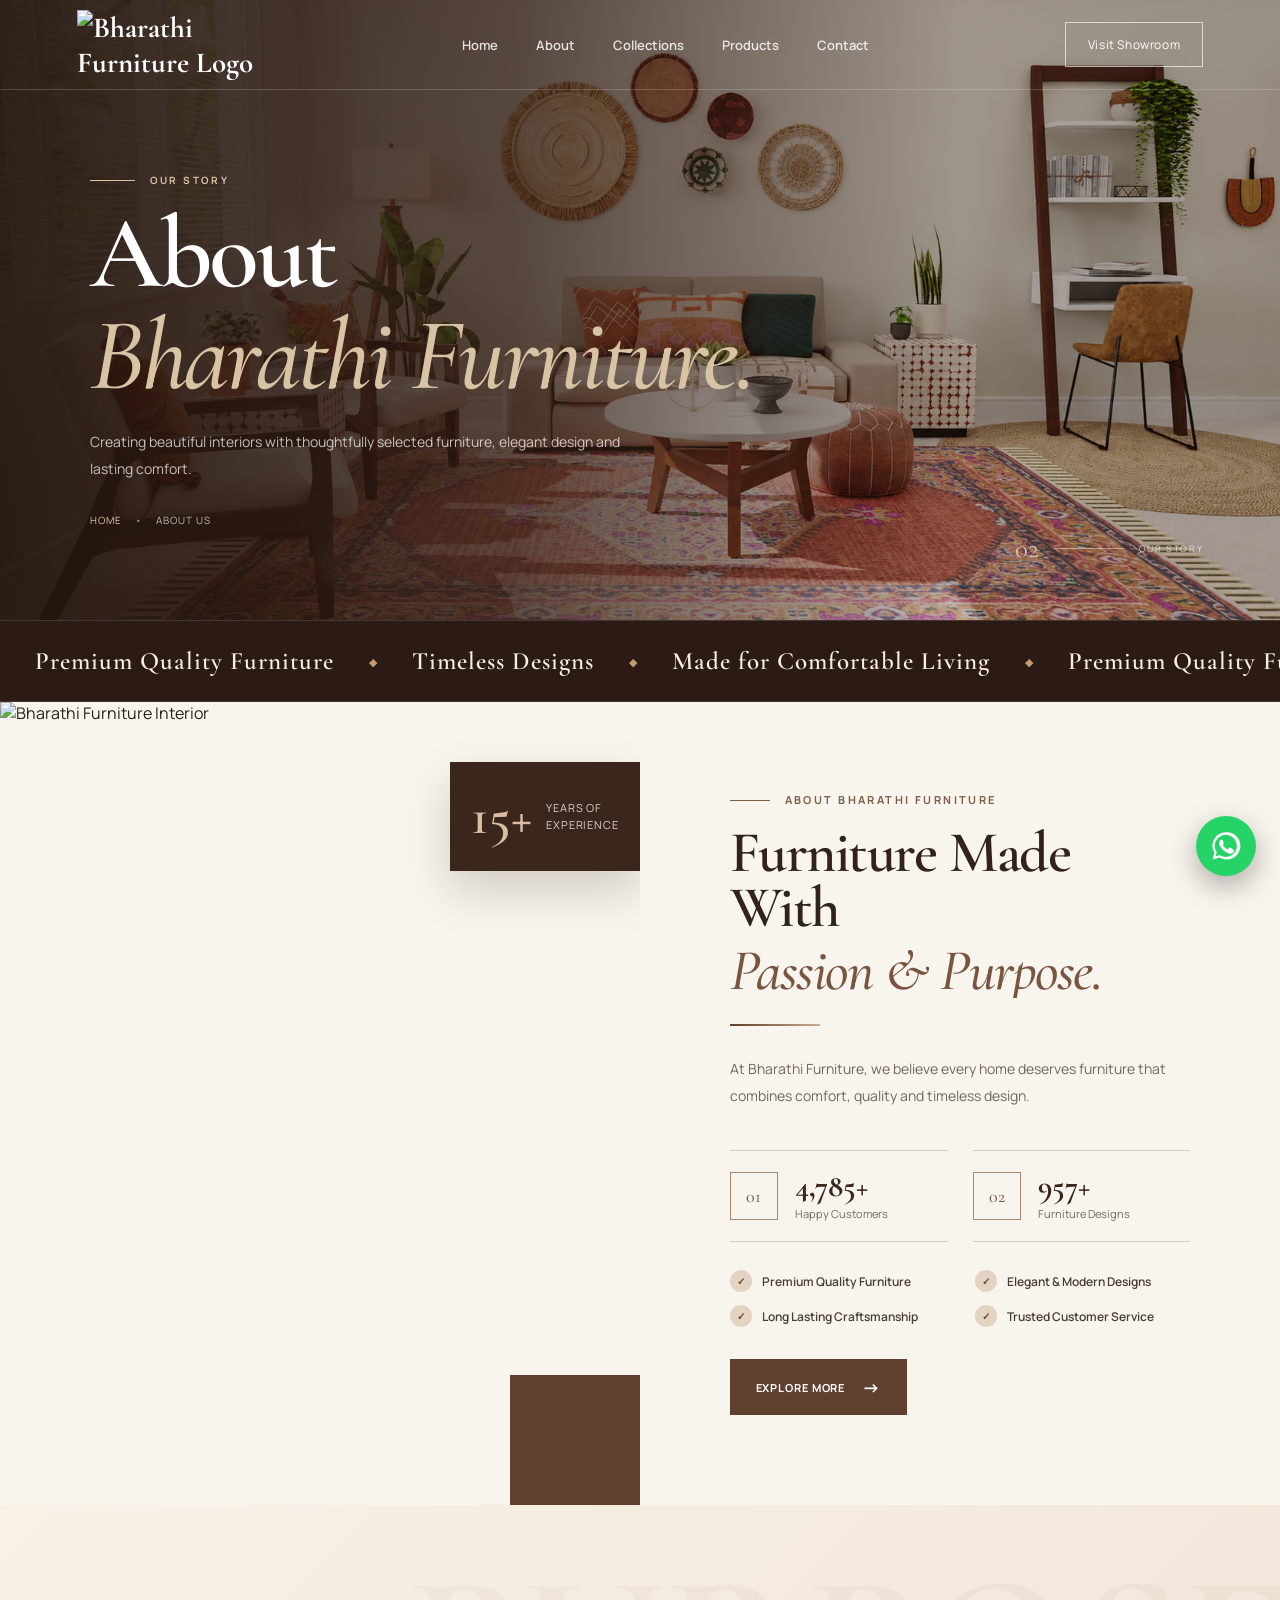
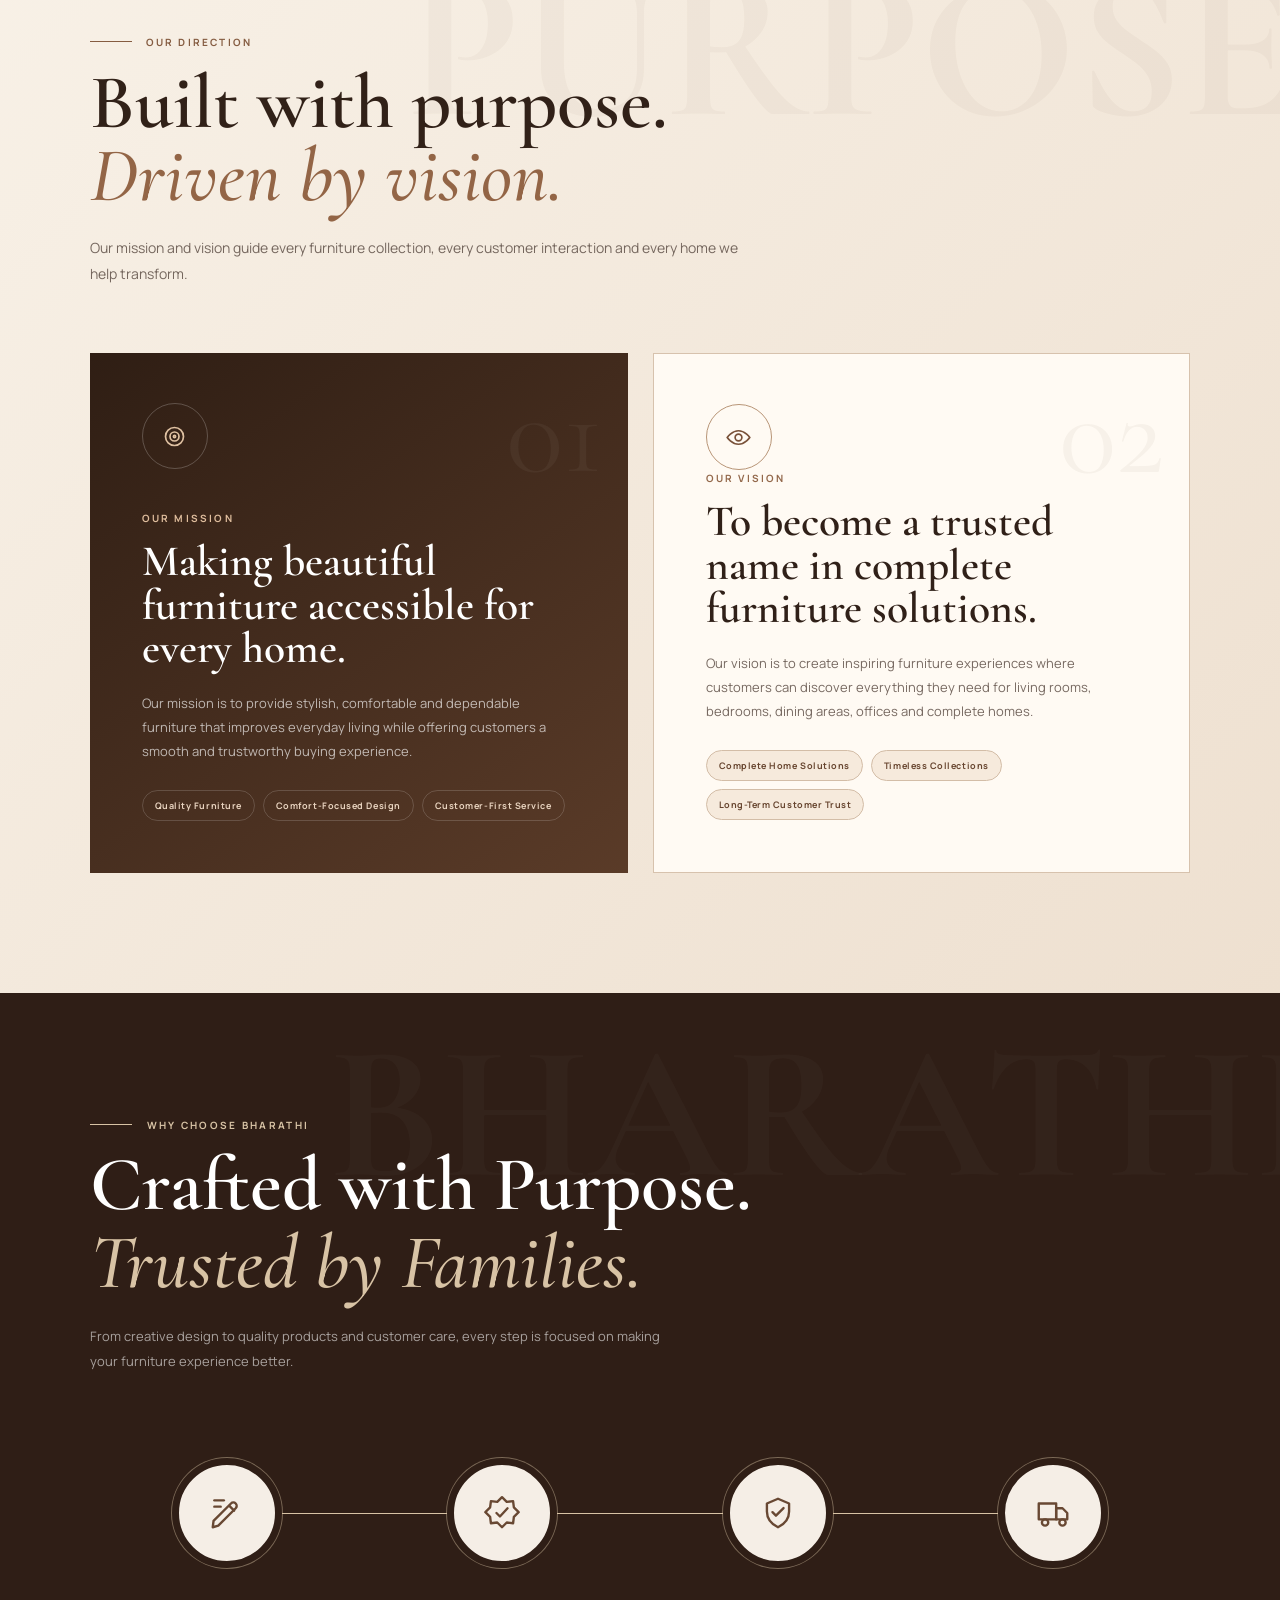
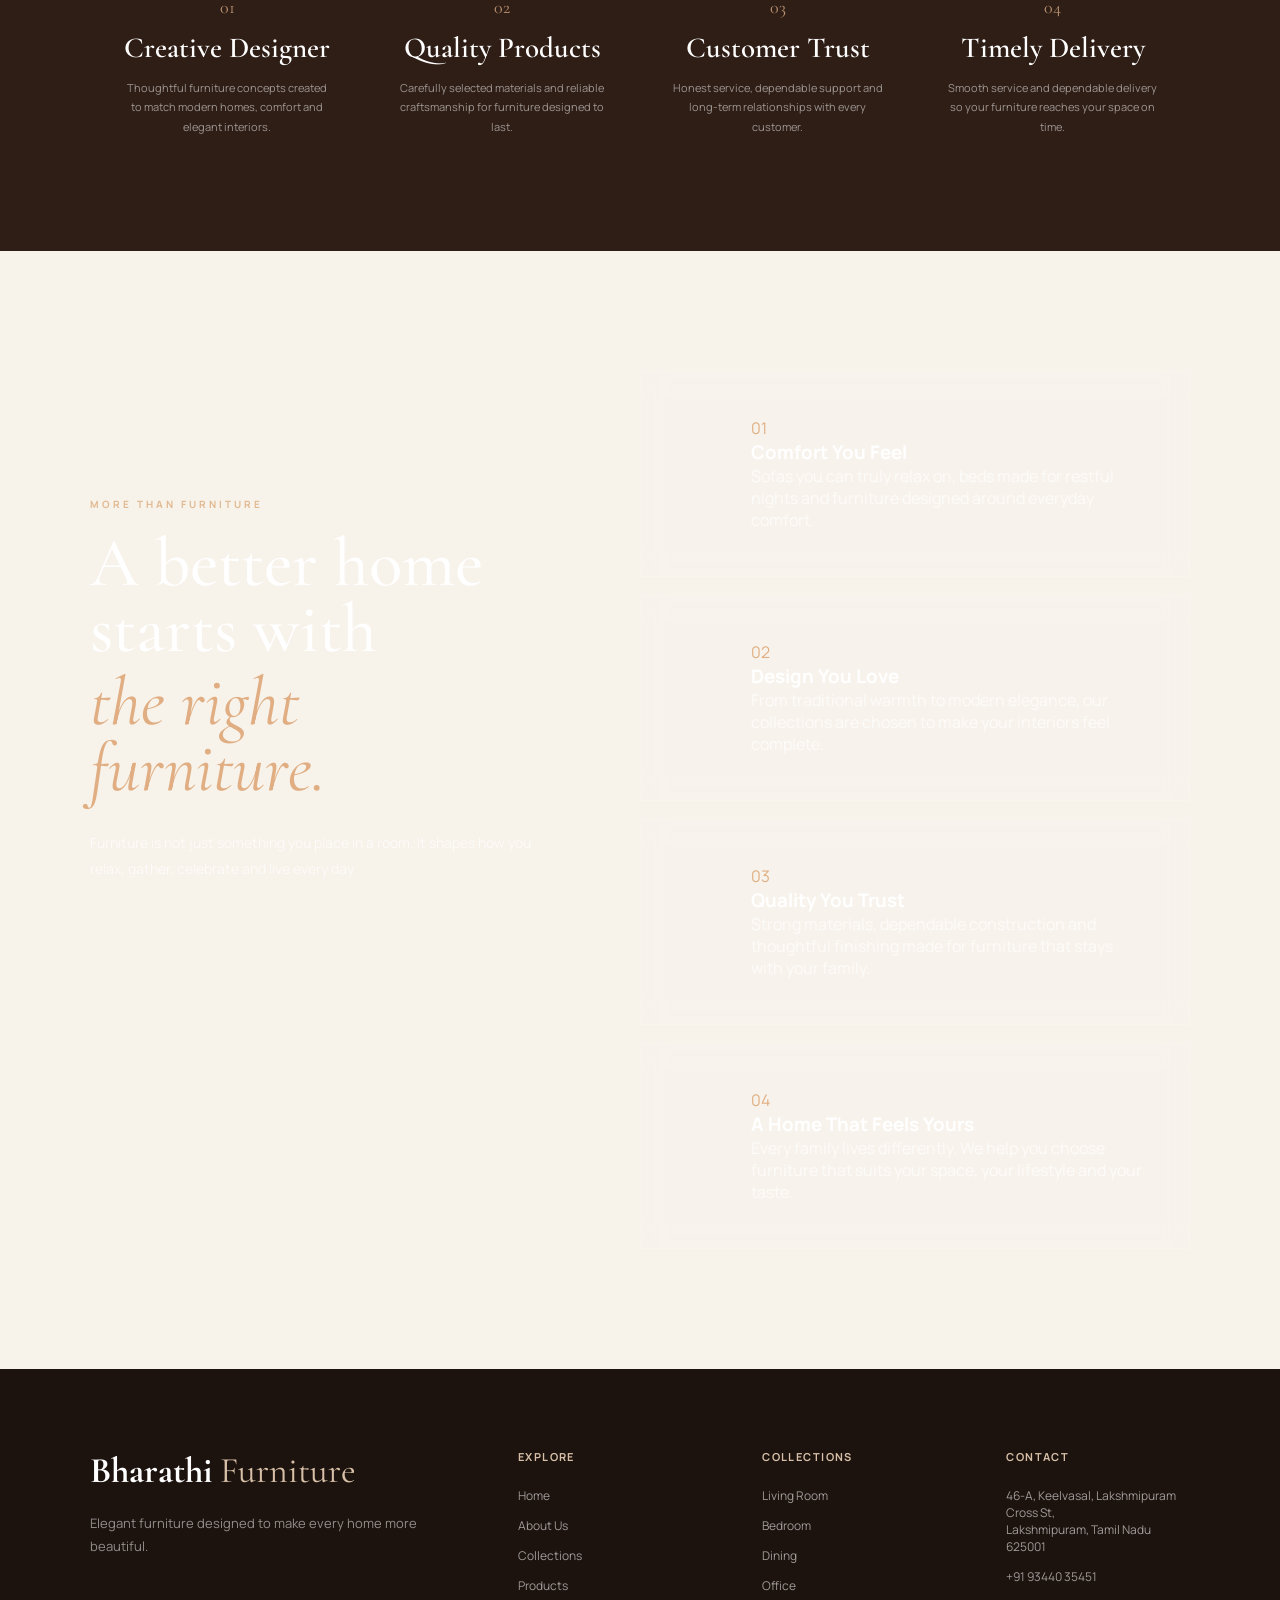
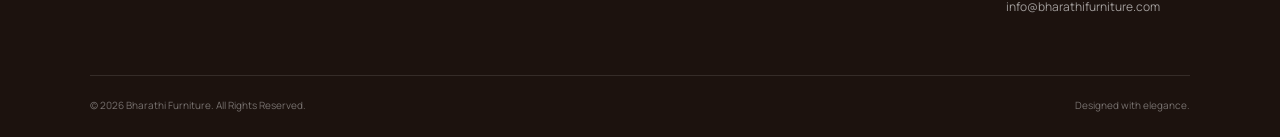
==== commit e62f7c75: "Merge pull request #11 from amihub2026-sys/img img" ====
--- a/about.html
+++ b/about.html
@@ -539,6 +539,90 @@
   </div>
 
 </section>
+
+
+<section class="bharathi-home-section">
+
+  <div class="bharathi-home-heading">
+
+    <span>MORE THAN FURNITURE</span>
+
+    <h2>
+      A better home starts with
+      <em>the right furniture.</em>
+    </h2>
+
+    <p>
+      Furniture is not just something you place in a room.
+      It shapes how you relax, gather, celebrate and live every day.
+    </p>
+
+  </div>
+
+
+  <div class="bharathi-home-grid">
+
+    <article class="bharathi-home-card">
+
+      <span class="bharathi-home-number">01</span>
+
+      <h3>Comfort You Feel</h3>
+
+      <p>
+        Sofas you can truly relax on, beds made for restful nights
+        and furniture designed around everyday comfort.
+      </p>
+
+    </article>
+
+
+    <article class="bharathi-home-card">
+
+      <span class="bharathi-home-number">02</span>
+
+      <h3>Design You Love</h3>
+
+      <p>
+        From traditional warmth to modern elegance, our collections
+        are chosen to make your interiors feel complete.
+      </p>
+
+    </article>
+
+
+    <article class="bharathi-home-card">
+
+      <span class="bharathi-home-number">03</span>
+
+      <h3>Quality You Trust</h3>
+
+      <p>
+        Strong materials, dependable construction and thoughtful
+        finishing made for furniture that stays with your family.
+      </p>
+
+    </article>
+
+
+    <article class="bharathi-home-card">
+
+      <span class="bharathi-home-number">04</span>
+
+      <h3>A Home That Feels Yours</h3>
+
+      <p>
+        Every family lives differently. We help you choose furniture
+        that suits your space, your lifestyle and your taste.
+      </p>
+
+    </article>
+
+  </div>
+
+</section>
+
+
+
  <!-- FOOTER -->
   <footer class="footer">
 
--- a/style.css
+++ b/style.css
@@ -448,7 +448,7 @@
 }
 
 .about-image-main {
-  width: 78%;
+  width: 98%;
   height: 580px;
 }
 
@@ -980,17 +980,36 @@
 
 .product-image {
   position: relative;
+  width: 100%;
   height: 460px;
+
   overflow: hidden;
-  background: #eee;
-}
-
+  background: #f4eee7;
+
+  display: flex;
+  align-items: center;
+  justify-content: center;
+}
+
+
+/* SAME AREA FOR ALL PRODUCT IMAGES */
 .product-image img {
-  transition: 0.7s;
-}
+  width: 100%;
+  height: 100%;
+
+  object-fit: contain;
+  object-position: center;
+
+  /* padding: 18px; */
+
+  display: block;
+
+  transition: transform 0.7s ease;
+}
+
 
 .product-card:hover .product-image img {
-  transform: scale(1.06);
+  transform: scale(1.04);
 }
 
 .product-tag {
@@ -2453,7 +2472,7 @@
   position: absolute;
   inset: 0;
   background: url(
-      "https://images.unsplash.com/photo-1617103996702-96ff29b1c467?auto=format&fit=crop&w=1800&q=90"
+      "./image/aboutbg.png"
     )
     center / cover
     no-repeat;
@@ -2997,22 +3016,29 @@
 
 .sofa-main-image {
   position: relative;
+  width: 100%;
   height: 610px;
   overflow: hidden;
-  background: #ddd2c7;
+  background: #f8f4ee;
+  padding: 20px;
+  box-sizing: border-box;
+
+  display: flex;
+  align-items: center;
+  justify-content: center;
 }
 
 .sofa-main-image img {
   width: 100%;
   height: 100%;
-  object-fit: cover;
+  object-fit: contain;
+  object-position: center;
   display: block;
-  transition: opacity 0.3s ease,
-    transform 0.7s ease;
+  transition: transform 0.6s ease;
 }
 
 .sofa-main-image:hover img {
-  transform: scale(1.03);
+  transform: scale(1.015);
 }
 
 .sofa-image-label {
@@ -3077,7 +3103,9 @@
 .sofa-thumb img {
   width: 100%;
   height: 100%;
-  object-fit: cover;
+  object-fit: contain;
+  object-position: center;
+  background: #f8f4ee;
   display: block;
   transition: 0.5s ease;
 }
@@ -3144,7 +3172,7 @@
 .collection-hero-bg {
   position: absolute;
   inset: 0;
-  background: url("https://images.unsplash.com/photo-1555041469-a586c61ea9bc?auto=format&fit=crop&w=2000&q=90")
+  background: url("./image/sofa4.png")
     center / cover no-repeat;
   animation: collectionHeroZoom
     14s ease-in-out
@@ -3990,7 +4018,7 @@
 .products-hero-bg {
   position: absolute;
   inset: 0;
-  background: url("https://images.unsplash.com/photo-1618220179428-22790b461013?auto=format&fit=crop&w=2000&q=90")
+  background: url("./image/homebg.jpg")
     center / cover no-repeat;
   animation: productHeroZoom
     14s ease-in-out
@@ -4510,7 +4538,7 @@
 .contact-bg {
   position: absolute;
   inset: 0;
-  background: url("https://images.unsplash.com/photo-1618220179428-22790b461013?auto=format&fit=crop&w=2000&q=90")
+  background: url("./image/homebg.jpg")
     center / cover no-repeat;
   transform: scale(1.04);
 }
@@ -6358,7 +6386,7 @@
   inset: 0;
 
   background:
-    url("https://images.unsplash.com/photo-1600566753190-17f0baa2a6c3?auto=format&fit=crop&w=2000&q=90")
+    url("./image/home.jpg")
     center / cover
     no-repeat;
 
@@ -6653,7 +6681,7 @@
   position: relative;
 
   padding:
-    120px 7%;
+    60px 7%;
 
   overflow: hidden;
 
@@ -6852,7 +6880,7 @@
   grid-template-columns:
     1.35fr 0.65fr;
 
-  min-height: 600px;
+  min-height: 300px;
 }
 
 
@@ -6863,7 +6891,7 @@
 .showroom-map {
   position: relative;
 
-  min-height: 600px;
+  min-height: 500px;
 
   overflow: hidden;
 
@@ -8490,36 +8518,37 @@
 
 
 /* MATERIAL IMAGE */
+/* MATERIAL IMAGE */
 
 .material-preview {
   position: relative;
-
-  min-height: 490px;
-
+  width: 100%;
+  height: 560px;
   overflow: hidden;
-}
-
+  background: #f8f1e8;
+}
 
 .material-preview img {
   position: absolute;
-
   inset: 0;
 
   width: 100%;
   height: 100%;
 
-  object-fit: cover;
+  object-fit: contain;
+  object-position: center;
+
+  /* padding: 20px; */
 
   transition:
-    opacity .3s ease,
-    transform .6s ease;
+    opacity 0.3s ease,
+    transform 0.6s ease;
 }
 
 
 .material-preview:hover img {
-  transform: scale(1.04);
-}
-
+  transform: scale(1.03);
+}
 
 .material-preview-overlay {
   position: absolute;
@@ -9780,15 +9809,15 @@
 .cinematic-image {
   position: relative;
 
-  height: 650px;
+  height: 500px;
 
   overflow: hidden;
 }
 
 
 .cinematic-image img {
-  width: 100%;
-  height: 115%;
+  width: 90%;
+  height: 100%;
 
   object-fit: cover;
 
@@ -10593,3 +10622,190 @@
   }
 }
 
+
+.bharathi-home-section {
+  position: relative;
+  padding: 120px 7%;
+
+  display: grid;
+  grid-template-columns: .9fr 1.1fr;
+  gap: 100px;
+
+  background:
+    linear-gradient(
+      rgba(35, 20, 14, 0.78),
+      rgba(35, 20, 14, 0.82)
+    ),
+    url("./image/about.jpg");
+
+  background-size: cover;
+  background-position: center;
+  background-attachment: fixed;
+
+  color: #fff;
+  overflow: hidden;
+}
+
+.bharathi-home-heading {
+  position: sticky;
+  top: 120px;
+  align-self: start;
+}
+
+.bharathi-home-heading > span {
+  display: inline-block;
+  margin-bottom: 20px;
+
+  font-size: 10px;
+  font-weight: 700;
+  letter-spacing: 3px;
+
+  color: #e1b991;
+}
+
+.bharathi-home-heading h2 {
+  margin: 0;
+
+  font-family: "Cormorant Garamond", serif;
+  font-size: clamp(54px, 5.4vw, 82px);
+  line-height: .95;
+  font-weight: 500;
+
+  color: #fff;
+}
+
+.bharathi-home-heading h2 em {
+  display: block;
+  margin-top: 8px;
+
+  color: #e0ae82;
+  font-weight: 400;
+}
+
+.bharathi-home-heading p {
+  max-width: 500px;
+
+  margin-top: 28px;
+
+  font-size: 14px;
+  line-height: 1.9;
+
+  color: rgba(255,255,255,.72);
+}
+
+.bharathi-home-grid {
+  display: flex;
+  flex-direction: column;
+  gap: 18px;
+}
+
+.bharathi-home-card {
+  position: relative;
+
+  padding: 45px 45px 45px 110px;
+
+  background: #fffaf5;
+
+  border-bottom: 1px solid #d7c5b6;
+
+  transition: .4s ease;
+}
+
+.bharathi-home-card:hover {
+  transform: translateX(-10px);
+  background: #2f1d15;
+}
+
+.bharathi-home-card {
+  position: relative;
+
+  padding: 45px 45px 45px 110px;
+
+  background: rgba(255,255,255,.10);
+
+  border: 1px solid rgba(255,255,255,.14);
+
+  backdrop-filter: blur(12px);
+  -webkit-backdrop-filter: blur(12px);
+
+  transition: .4s ease;
+}
+
+.bharathi-home-card:hover {
+  transform: translateX(-10px);
+
+  background: rgba(255,255,255,.18);
+}
+
+.bharathi-home-card h3 {
+  color: #fff;
+}
+
+.bharathi-home-card p {
+  color: rgba(255,255,255,.68);
+}
+
+.bharathi-home-number {
+  color: #e0ae82;
+}
+.bharathi-home-card:hover h3 {
+  color: #fff;
+}
+
+.bharathi-home-card:hover p {
+  color: rgba(255,255,255,.65);
+}
+
+.bharathi-home-card:hover .bharathi-home-number {
+  color: #d8ad89;
+}
+
+@media (max-width: 850px) {
+
+  .bharathi-home-section {
+    grid-template-columns: 1fr;
+    gap: 50px;
+
+    padding: 80px 24px;
+  }
+
+  .bharathi-home-heading {
+    position: relative;
+    top: auto;
+  }
+
+  .bharathi-home-card {
+    padding: 80px 25px 30px;
+  }
+
+  .bharathi-home-number {
+    left: 25px;
+    top: 25px;
+  }
+
+}
+.cinematic-image {
+  position: relative;
+  height: 600px;
+  overflow: hidden;
+
+  display: flex;
+  align-items: center;
+  justify-content: center;
+}
+
+.cinematic-image img {
+  width: 90%;
+  height: 100%;
+
+  object-fit: contain;
+  object-position: center;
+
+  transform: none;
+
+  transition: transform 1.2s cubic-bezier(.2,.7,.2,1);
+}
+
+.cinematic-image:hover img {
+  transform: scale(1.03);
+}
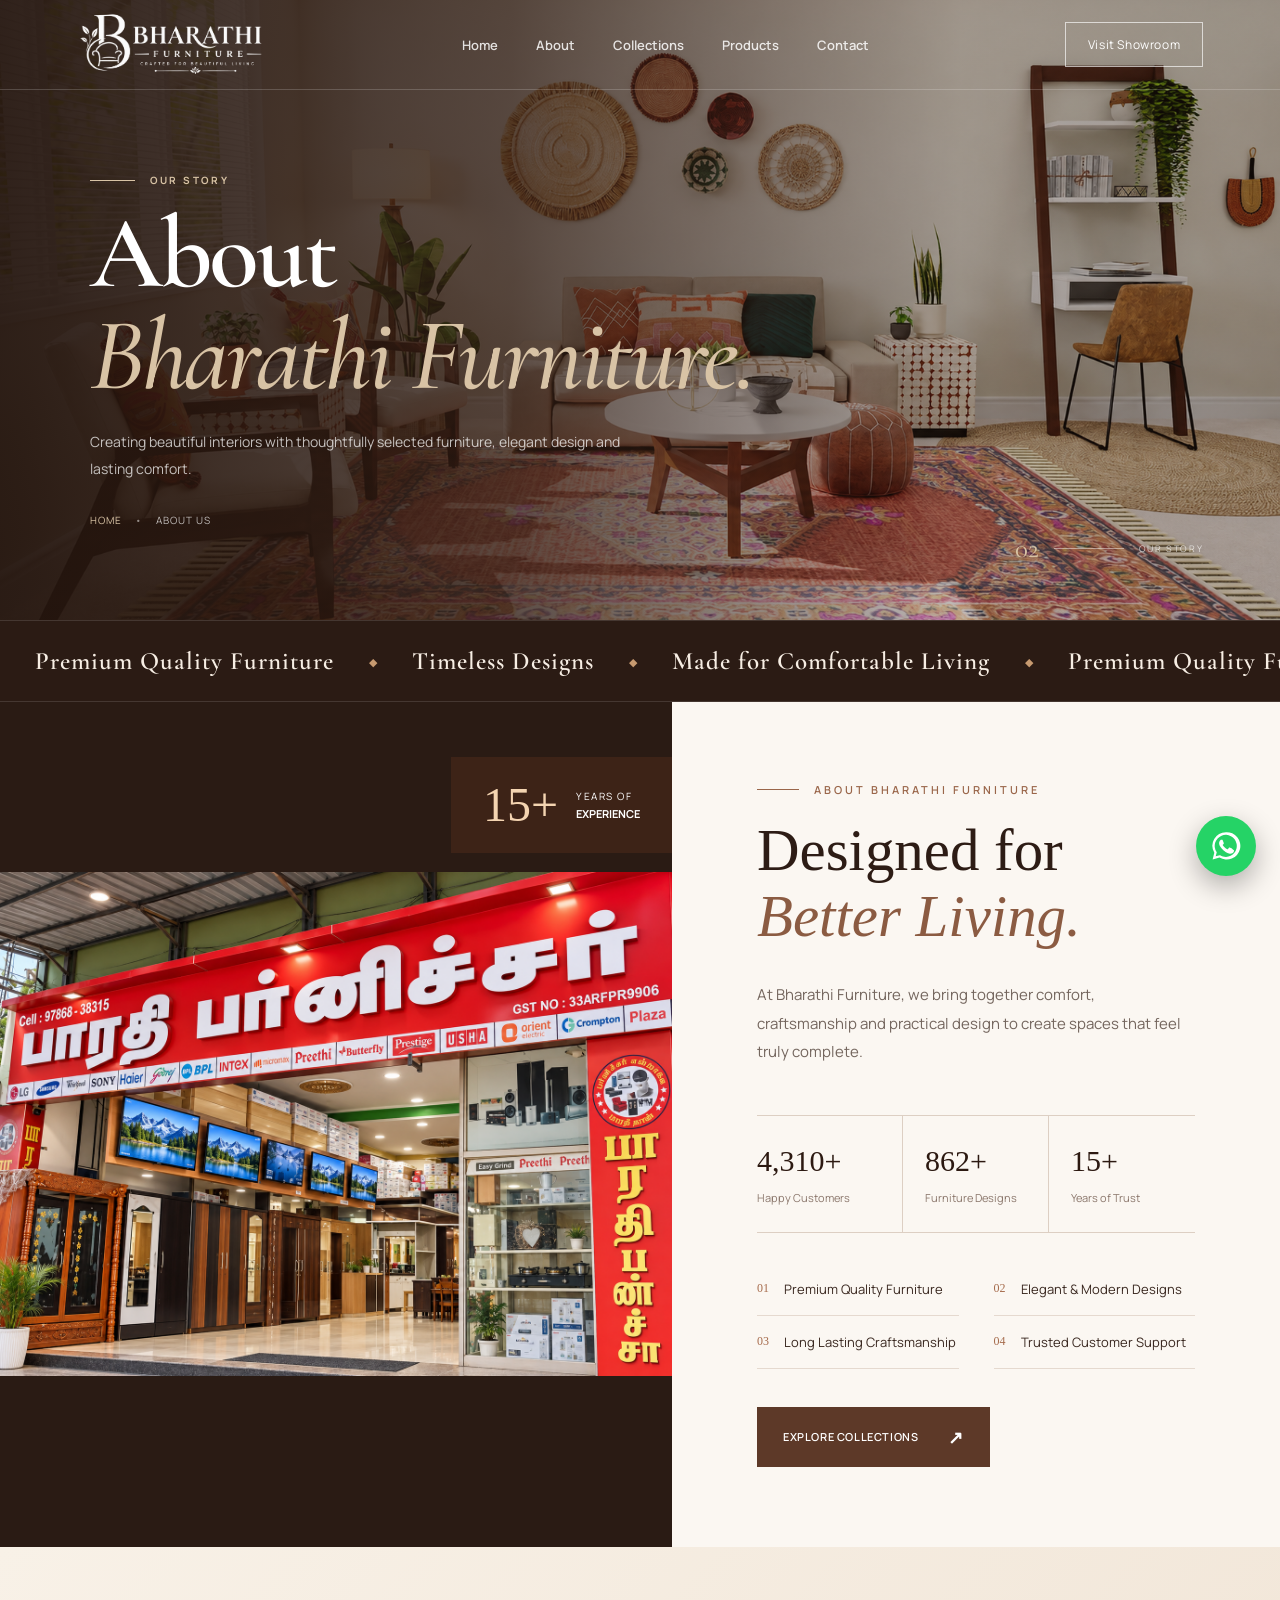
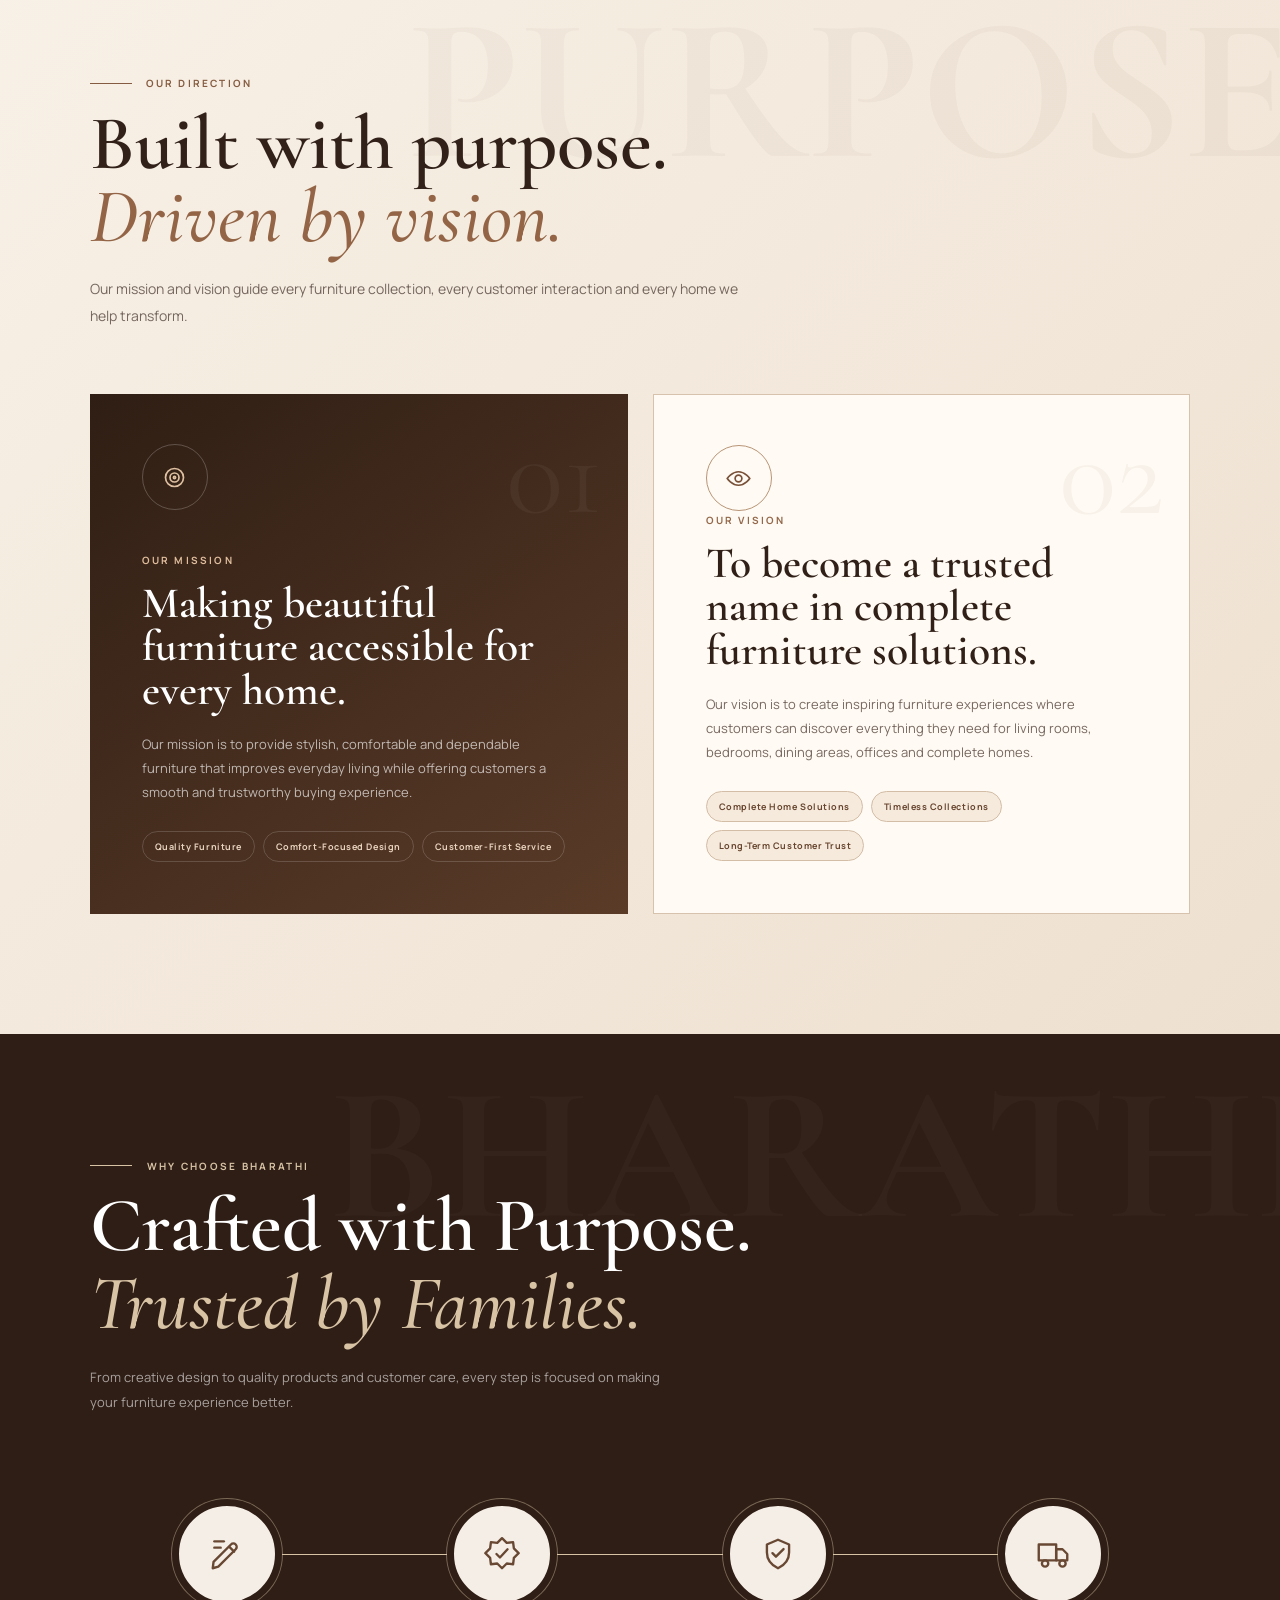
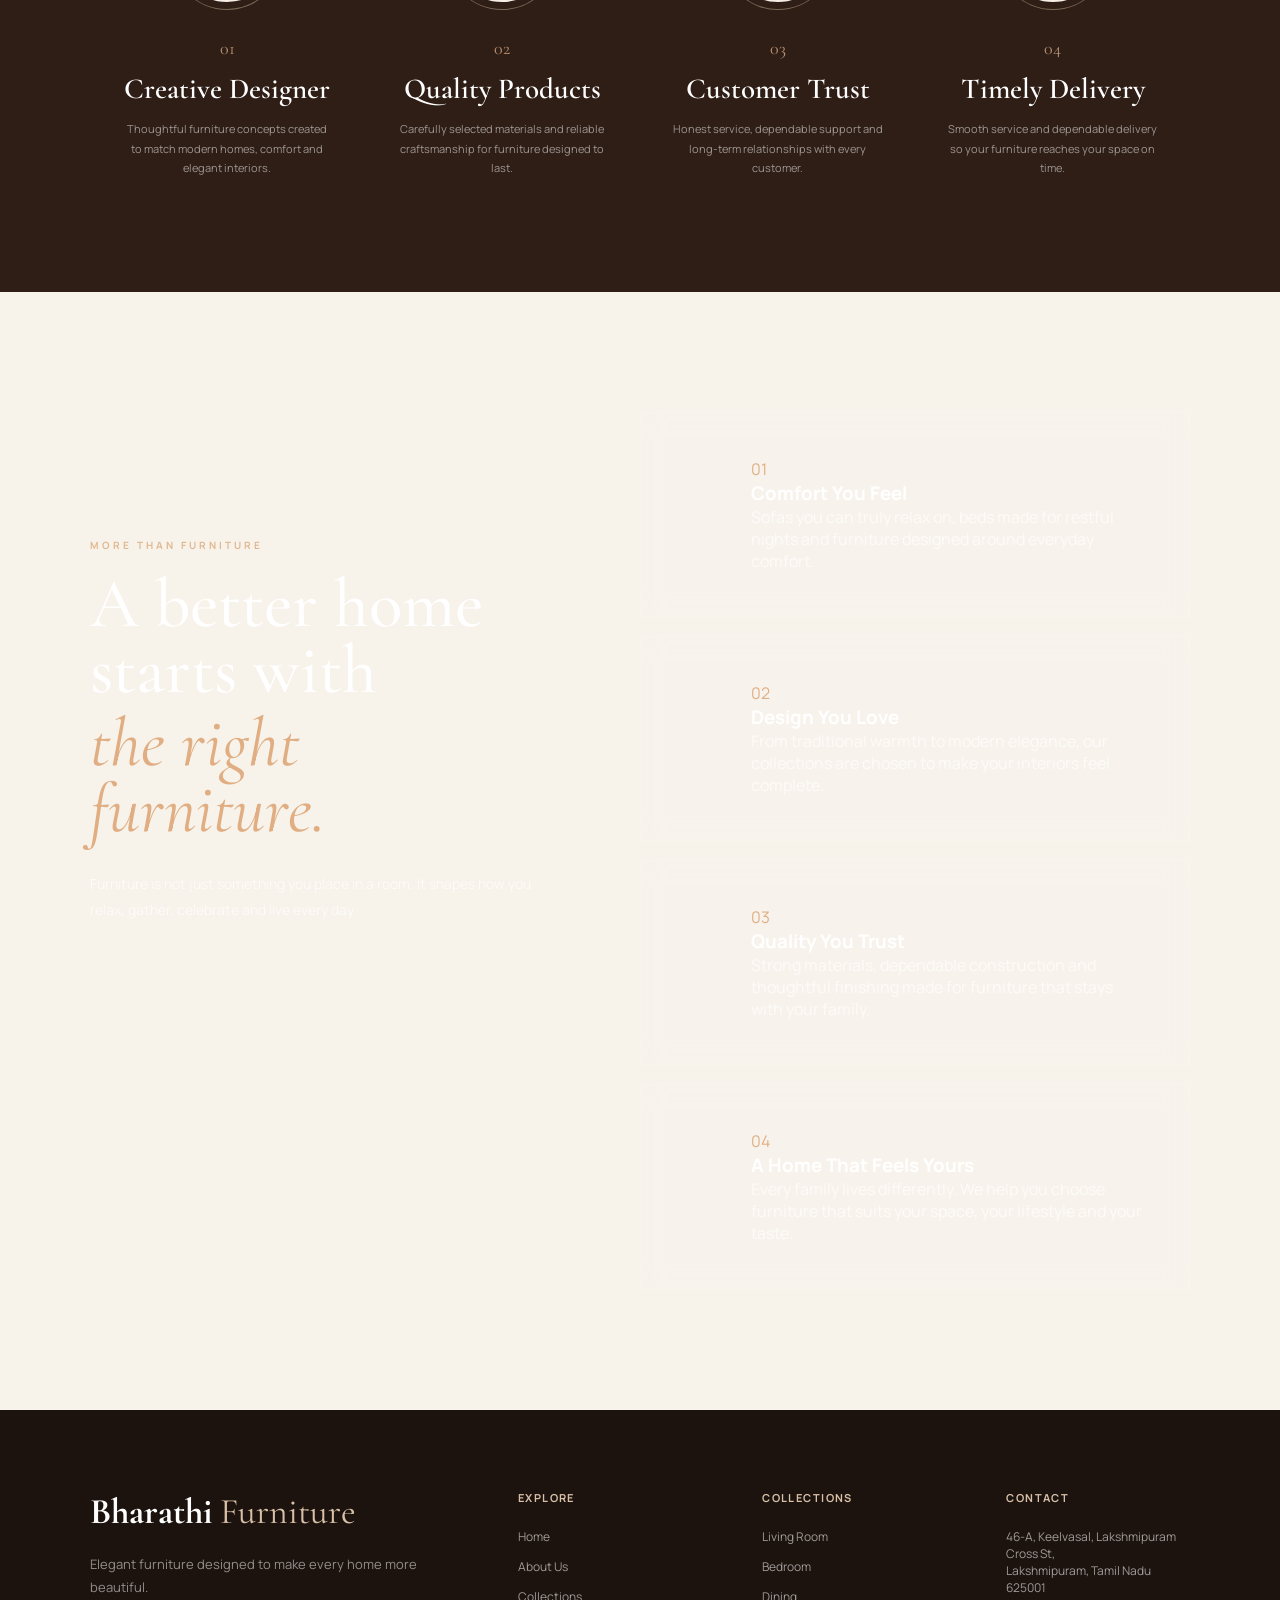
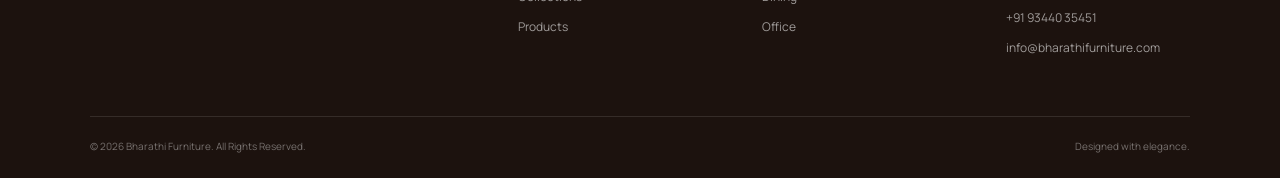
==== commit a6443f67: "image final fixed" ====
--- a/about.html
+++ b/about.html
@@ -145,146 +145,121 @@
 </section>
 
 
-<section class="bharathi-about" id="about ">
-
-  <!-- LEFT IMAGE -->
-  <div class="bharathi-about-image">
-
-    <img
-      src="https://images.unsplash.com/photo-1618221195710-dd6b41faaea6?auto=format&fit=crop&w=1400&q=90"
-      alt="Bharathi Furniture Interior"
-    >
-
-    <div class="about-image-shape"></div>
-
-   <div class="about-experience">
-
-  <strong
-    class="about-counter"
-    data-target="15"
-    data-suffix="+"
-  >
-    0+
-  </strong>
-
-  <span>
-    Years of<br>Experience
-  </span>
-
-</div>
+<section class="about-premium" id="about">
+
+  <!-- LEFT VISUAL -->
+  <div class="about-premium-visual">
+
+    <div class="about-premium-image">
+      <img src="./image/storeimg.png" alt="Bharathi Furniture Showroom">
+    </div>
+
+    <div class="about-experience-card">
+      <span class="experience-number">15+</span>
+
+      <div>
+        <small>YEARS OF</small>
+        <strong>EXPERIENCE</strong>
+      </div>
+    </div>
+
 
   </div>
 
 
   <!-- RIGHT CONTENT -->
-  <div class="bharathi-about-content">
-
-    <span class="about-subtitle">
+  <div class="about-premium-content">
+
+    <div class="about-eyebrow">
+      <span></span>
       ABOUT BHARATHI FURNITURE
-    </span>
-
-    <h2 class="about-title">
-      Furniture Made With
-      <span>Passion & Purpose.</span>
+    </div>
+
+    <h2>
+      Designed for
+      <em>Better Living.</em>
     </h2>
 
-    <div class="about-title-line"></div>
-
-    <p class="about-description">
-      At Bharathi Furniture, we believe every home deserves furniture
-      that combines comfort, quality and timeless design.
+    <p class="about-intro">
+      At Bharathi Furniture, we bring together comfort, craftsmanship
+      and practical design to create spaces that feel truly complete.
     </p>
 
 
-    <!-- COUNTERS -->
-  <div class="about-stats">
-
-  <!-- HAPPY CUSTOMERS -->
-
-  <div class="about-stat">
-
-    <div class="stat-icon">
-      01
-    </div>
-
-    <div>
-
-      <h3
-        class="about-counter"
-        data-target="5000"
-        data-suffix="+"
-      >
-        0+
-      </h3>
-
-      <p>Happy Customers</p>
-
-    </div>
+    <!-- STATS -->
+    <div class="about-premium-stats">
+
+      <div class="premium-stat">
+        <strong
+          class="about-counter"
+          data-target="5000"
+          data-suffix="+"
+        >
+          0+
+        </strong>
+
+        <span>Happy Customers</span>
+      </div>
+
+      <div class="premium-stat">
+        <strong
+          class="about-counter"
+          data-target="1000"
+          data-suffix="+"
+        >
+          0+
+        </strong>
+
+        <span>Furniture Designs</span>
+      </div>
+
+      <div class="premium-stat">
+        <strong>15+</strong>
+        <span>Years of Trust</span>
+      </div>
+
+    </div>
+
+
+    <!-- FEATURES -->
+    <div class="about-premium-features">
+
+      <div>
+        <span>01</span>
+        <p>Premium Quality Furniture</p>
+      </div>
+
+      <div>
+        <span>02</span>
+        <p>Elegant & Modern Designs</p>
+      </div>
+
+      <div>
+        <span>03</span>
+        <p>Long Lasting Craftsmanship</p>
+      </div>
+
+      <div>
+        <span>04</span>
+        <p>Trusted Customer Support</p>
+      </div>
+
+    </div>
+
+
+    <a href="#collections" class="about-premium-btn">
+      Explore Collections
+      <span>↗</span>
+    </a>
 
   </div>
 
-
-  <!-- FURNITURE DESIGNS -->
-
-  <div class="about-stat">
-
-    <div class="stat-icon">
-      02
-    </div>
-
-    <div>
-
-      <h3
-        class="about-counter"
-        data-target="1000"
-        data-suffix="+"
-      >
-        0+
-      </h3>
-
-      <p>Furniture Designs</p>
-
-    </div>
-
-  </div>
-
-</div>
-  
-
-    <!-- FEATURES -->
-    <div class="about-features">
-
-      <div class="about-feature">
-        <span>✓</span>
-        Premium Quality Furniture
-      </div>
-
-      <div class="about-feature">
-        <span>✓</span>
-        Elegant & Modern Designs
-      </div>
-
-      <div class="about-feature">
-        <span>✓</span>
-        Long Lasting Craftsmanship
-      </div>
-
-      <div class="about-feature">
-        <span>✓</span>
-        Trusted Customer Service
-      </div>
-
-    </div>
-
-
-    <a href="#collections" class="about-btn">
-      Explore More
-      <span>→</span>
-    </a>
-
-  </div>
-
 </section>
+
+
+
+
+
 <!-- =========================================================
      OUR MISSION & VISION
 ========================================================= -->
--- a/style.css
+++ b/style.css
@@ -922,9 +922,15 @@
   transition-delay: 0.2s;
 }
 
+
+
+
+
+
+
 .signature {
   min-height: 500px;
-  height: 900px;
+  height: 700px;
   background: var(--brown-dark);
   display: grid;
   grid-template-columns: 0.85fr 1.15fr;
@@ -2050,73 +2056,688 @@
 
 
 
-.bharathi-about {
+
+.about-premium {
+  display: grid;
+  grid-template-columns: 1.05fr 0.95fr;
+
+  min-height: 760px;
+
+  background: #f8f3ed;
+}
+
+
+/* =========================
+   LEFT SIDE
+========================= */
+
+.about-premium-visual {
   position: relative;
+  min-height: 760px;
+  overflow: hidden;
+
+  background: #261811;
+}
+
+
+.about-premium-image {
+  position: absolute;
+  inset: 0;
+
+  display: flex;
+  align-items: center;
+  justify-content: center;
+
+  background: #2a1b14;
+}
+
+.about-premium-image img {
+  width: 100%;
+  height: 100%;
+
+  object-fit: contain;
+  object-position: center;
+
+  display: block;
+}
+
+.about-premium-visual {
+  position: relative;
+  min-height: 760px;
+  overflow: hidden;
+  background: #2a1b14;
+}
+
+.about-premium:hover .about-premium-image img {
+  transform: scale(1.025);
+}
+
+
+/* EXPERIENCE CARD */
+
+.about-experience-card {
+  position: absolute;
+
+  top: 55px;
+  right: 0;
+
+  z-index: 5;
+
+  display: flex;
+  align-items: center;
+  gap: 18px;
+
+  padding: 24px 32px;
+
+  background: rgba(63, 36, 24, 0.96);
+
+  backdrop-filter: blur(10px);
+}
+
+
+.experience-number {
+  font-family: Georgia, serif;
+
+  font-size: 48px;
+  line-height: 1;
+
+  color: #f4d4b1;
+}
+
+
+.about-experience-card div {
+  display: flex;
+  flex-direction: column;
+}
+
+
+.about-experience-card small,
+.about-experience-card strong {
+  color: #fff;
+}
+
+
+.about-experience-card small {
+  font-size: 10px;
+  letter-spacing: 1.5px;
+}
+
+
+.about-experience-card strong {
+  font-size: 11px;
+  margin-top: 3px;
+}
+
+
+/* IMAGE CAPTION */
+
+.about-image-caption {
+  position: absolute;
+
+  left: 55px;
+  right: 55px;
+  bottom: 48px;
+
+  z-index: 4;
+
+  max-width: 470px;
+}
+
+
+.about-image-caption span {
+  display: inline-block;
+
+  margin-bottom: 12px;
+
+  color: #e6b98e;
+
+  font-size: 10px;
+  font-weight: 600;
+
+  letter-spacing: 3px;
+}
+
+
+.about-image-caption p {
+  margin: 0;
+
+  font-family: Georgia, serif;
+
+  font-size: 28px;
+  line-height: 1.3;
+
+  color: #ffffff;
+}
+
+
+/* =========================
+   RIGHT SIDE
+========================= */
+
+.about-premium-content {
+  display: flex;
+  flex-direction: column;
+  justify-content: center;
+
+  padding: 80px 85px;
+
+  background: #fbf7f2;
+}
+
+
+.about-eyebrow {
+  display: flex;
+  align-items: center;
+  gap: 15px;
+
+  margin-bottom: 24px;
+
+  font-size: 11px;
+  font-weight: 600;
+
+  letter-spacing: 3px;
+
+  color: #9a664a;
+}
+
+
+.about-eyebrow span {
+  width: 42px;
+  height: 1px;
+
+  background: #9a664a;
+}
+
+
+.about-premium-content h2 {
+  margin: 0;
+
+  font-family: Georgia, serif;
+
+  font-size: clamp(48px, 4.6vw, 72px);
+
+  line-height: 1.02;
+
+  font-weight: 400;
+
+  color: #2d1c15;
+}
+
+
+.about-premium-content h2 em {
+  display: block;
+
+  margin-top: 6px;
+
+  font-weight: 400;
+
+  color: #8b5b42;
+}
+
+
+.about-intro {
+  max-width: 590px;
+
+  margin: 34px 0 0;
+
+  font-size: 15px;
+  line-height: 1.9;
+
+  color: #74665e;
+}
+
+
+/* STATS */
+
+.about-premium-stats {
+  display: grid;
+  grid-template-columns: repeat(3, 1fr);
+
+  margin-top: 48px;
+
+  border-top: 1px solid #ddcfc3;
+  border-bottom: 1px solid #ddcfc3;
+}
+
+
+.premium-stat {
+  padding: 28px 22px 25px 0;
+
+  border-right: 1px solid #ddcfc3;
+}
+
+
+.premium-stat:last-child {
+  border-right: 0;
+  padding-left: 22px;
+}
+
+
+.premium-stat:nth-child(2) {
+  padding-left: 22px;
+}
+
+
+.premium-stat strong {
+  display: block;
+
+  margin-bottom: 7px;
+
+  font-family: Georgia, serif;
+
+  font-size: 30px;
+  font-weight: 400;
+
+  color: #2c1911;
+}
+
+
+.premium-stat span {
+  font-size: 11px;
+
+  color: #8b776c;
+}
+
+
+/* FEATURES */
+
+.about-premium-features {
   display: grid;
   grid-template-columns: 1fr 1fr;
-  min-height: 720px;
+
+  gap: 0 35px;
+
+  margin-top: 30px;
+}
+
+
+.about-premium-features > div {
+  display: flex;
+  align-items: center;
+  gap: 15px;
+
+  padding: 17px 0;
+
+  border-bottom: 1px solid #e5d9cf;
+}
+
+
+.about-premium-features span {
+  font-family: Georgia, serif;
+
+  font-size: 12px;
+
+  color: #a66c4d;
+}
+
+
+.about-premium-features p {
+  margin: 0;
+
+  font-size: 13px;
+
+  color: #39271f;
+}
+
+
+/* BUTTON */
+
+.about-premium-btn {
+  align-self: flex-start;
+
+  display: inline-flex;
+  align-items: center;
+  gap: 30px;
+
+  margin-top: 38px;
+
+  padding: 18px 26px;
+
+  background: #5d3928;
+
+  color: #ffffff;
+
+  text-decoration: none;
+
+  font-size: 11px;
+  font-weight: 600;
+
+  letter-spacing: 0.6px;
+
+  text-transform: uppercase;
+
+  transition: 0.3s ease;
+}
+
+
+.about-premium-btn span {
+  font-size: 18px;
+
+  transition: transform 0.3s ease;
+}
+
+
+.about-premium-btn:hover {
+  background: #2e1b13;
+}
+
+
+.about-premium-btn:hover span {
+  transform: translate(4px, -3px);
+}
+
+
+/* =========================
+   RESPONSIVE
+========================= */
+
+@media (max-width: 1050px) {
+
+  .about-premium {
+    grid-template-columns: 1fr;
+  }
+
+  .about-premium-visual {
+    min-height: 650px;
+  }
+
+  .about-premium-content {
+    padding: 70px 55px;
+  }
+}
+
+
+@media (max-width: 650px) {
+
+  .about-premium-visual {
+    min-height: 520px;
+  }
+
+  .about-experience-card {
+    top: 25px;
+
+    padding: 18px 22px;
+  }
+
+  .experience-number {
+    font-size: 38px;
+  }
+
+  .about-image-caption {
+    left: 25px;
+    right: 25px;
+    bottom: 30px;
+  }
+
+  .about-image-caption p {
+    font-size: 22px;
+  }
+
+  .about-premium-content {
+    padding: 55px 25px;
+  }
+
+  .about-premium-content h2 {
+    font-size: 44px;
+  }
+
+  .about-premium-stats {
+    grid-template-columns: 1fr;
+  }
+
+  .premium-stat {
+    border-right: 0;
+    border-bottom: 1px solid #ddcfc3;
+
+    padding: 20px 0 !important;
+  }
+
+  .premium-stat:last-child {
+    border-bottom: 0;
+  }
+
+  .about-premium-features {
+    grid-template-columns: 1fr;
+  }
+}
+.bharathi-about {
+  width: 100%;
+  min-height: 750px;
+  display: grid;
+  grid-template-columns: 50% 50%;
   background: #f8f4ee;
-  overflow: hidden;
-}
+}
+
+
+/* ===============================
+   LEFT IMAGE
+================================ */
 
 .bharathi-about-image {
   position: relative;
-  min-height: 420px;
+
+  width: 100%;
+  min-height: 750px;
+
+  display: flex;
+  justify-content: center;
+  align-items: center;
+
   overflow: hidden;
-}
-
-.bharathi-about-image img {
+
+  background: #eee5da;
+}
+
+
+.bharathi-about-image > img {
   width: 100%;
   height: 100%;
-  object-fit: cover;
+
+  object-fit: contain;
+  object-position: center center;
+
   display: block;
-  transition: transform 1.3s ease;
-}
-
-.bharathi-about:hover .bharathi-about-image img {
-  transform: scale(1.04);
-}
+}
+
+
+/* DECORATIVE BOTTOM SHAPE */
 
 .about-image-shape {
   position: absolute;
   right: 0;
   bottom: 0;
+
   width: 130px;
   height: 130px;
-  background: #5f402f;
-}
+
+  background: #704832;
+  z-index: 2;
+}
+
+
+/* EXPERIENCE BOX */
 
 .about-experience {
   position: absolute;
+
+  top: 60px;
   right: 0;
+
+  width: 190px;
+  height: 110px;
+
+  background: #43291d;
+
+  display: flex;
+  align-items: center;
+  justify-content: center;
+  gap: 15px;
+
+  padding: 20px;
+
+  z-index: 5;
+}
+
+
+.about-experience strong {
+  font-family: Georgia, serif;
+  font-size: 42px;
+  font-weight: 400;
+
+  color: #e9d2b7;
+  line-height: 1;
+}
+
+
+.about-experience span {
+  color: #ffffff;
+
+  font-size: 11px;
+  font-weight: 600;
+
+  line-height: 1.5;
+
+  text-transform: uppercase;
+}
+.bharathi-about-image {
+  position: relative;
+
+  display: flex;
+  flex-direction: column;
+
+  min-height: 750px;
+
+  background: #efe5d8;
+
+  overflow: hidden;
+}
+
+
+/* IMAGE TOP */
+
+.about-store-image {
+  width: 100%;
+  height: 520px;
+
+  overflow: hidden;
+}
+
+.about-store-image img {
+  width: 100%;
+  height: 100%;
+
+  object-fit: cover;
+  object-position: center;
+
+  display: block;
+}
+
+
+/* TEXT BELOW IMAGE */
+
+.about-left-content {
+  padding: 38px 55px 45px;
+
+  max-width: 520px;
+}
+
+
+.about-left-tag {
+  display: inline-block;
+
+  margin-bottom: 12px;
+
+  font-size: 11px;
+  letter-spacing: 3px;
+  font-weight: 600;
+
+  color: #9b684a;
+}
+
+
+.about-left-content h3 {
+  margin: 0 0 14px;
+
+  font-family: Georgia, serif;
+
+  font-size: 31px;
+  line-height: 1.2;
+  font-weight: 400;
+
+  color: #3f281e;
+}
+
+
+.about-left-content p {
+  margin: 0;
+
+  font-size: 14px;
+  line-height: 1.8;
+
+  color: #796b62;
+}
+
+
+/* EXPERIENCE CARD */
+
+.about-experience {
+  position: absolute;
+
   top: 60px;
+  right: 0;
+
   width: 190px;
-  padding: 28px 25px;
-  background: #3b261c;
-  color: #ffffff;
+  height: 110px;
+
+  background: #43291d;
+
   display: flex;
   align-items: center;
   justify-content: center;
   gap: 14px;
-  box-shadow: 0 20px 45px
-    rgba(43, 27, 20, 0.18);
-}
+
+  padding: 20px;
+
+  z-index: 5;
+}
+
 
 .about-experience strong {
-  font-family: "Cormorant Garamond",
-    serif;
-  font-size: 53px;
+  font-family: Georgia, serif;
+
+  font-size: 42px;
+  font-weight: 400;
+
+  color: #ead0b2;
+
+  line-height: 1;
+}
+
+
+.about-experience span {
+  color: white;
+
+  font-size: 11px;
   font-weight: 600;
-  line-height: 1;
-  color: #d9bea1;
-}
-
-.about-experience span {
-  font-size: 11px;
-  line-height: 1.5;
+
+  line-height: 1.4;
+
   text-transform: uppercase;
-  letter-spacing: 0.09em;
-  color: rgba(255,255,255,0.8);
+}
+
+
+/* BOTTOM DECORATIVE BLOCK */
+
+.about-image-shape {
+  position: absolute;
+
+  right: 0;
+  bottom: 0;
+
+  width: 130px;
+  height: 130px;
+
+  background: #704832;
 }
 
 .bharathi-about-content {
@@ -4994,6 +5615,28 @@
     font-size: 38px;
   }
 
+.about-image {
+  width: 50%;
+  height: 750px;
+
+  display: flex;
+  align-items: center;
+  justify-content: center;
+
+  overflow: hidden;
+  background: #f6f1eb;
+}
+
+.about-image img {
+  width: 100%;
+  height: 100%;
+
+  object-fit: contain;
+  object-position: center;
+
+  display: block;
+}
+
   .about-image-shape {
     display: none;
   }
@@ -10809,3 +11452,1520 @@
 .cinematic-image:hover img {
   transform: scale(1.03);
 }
+
+
+
+.signature-image.signature-slider {
+  position: relative;
+  width: 100%;
+  height: 100%;
+  min-height: 700px;
+  overflow: hidden;
+  display: flex;
+  align-items: center;
+  justify-content: center;
+
+  /* premium modern background */
+  background:
+    radial-gradient(circle at center, rgba(255,255,255,0.45) 0%, rgba(255,255,255,0.08) 35%, transparent 60%),
+    linear-gradient(135deg, #d9d0c6 0%, #cfc4b8 35%, #b8aa9d 70%, #9b8c80 100%);
+}
+
+.signature-image.signature-slider::before {
+  content: "";
+  position: absolute;
+  inset: 0;
+  background: linear-gradient(to right, rgba(255,255,255,0.12), rgba(255,255,255,0.02));
+  z-index: 1;
+}
+
+.signature-image.signature-slider::after {
+  content: "";
+  position: absolute;
+  bottom: 45px;
+  left: 50%;
+  transform: translateX(-50%);
+  width: 320px;
+  height: 45px;
+  background: radial-gradient(ellipse, rgba(0,0,0,0.18) 0%, rgba(0,0,0,0.08) 45%, transparent 75%);
+  filter: blur(10px);
+  z-index: 1;
+}
+
+.slide {
+  position: absolute;
+  inset: 0;
+  opacity: 0;
+  visibility: hidden;
+  transform: translateY(30px) scale(0.96);
+  transition: all 0.9s ease;
+  display: flex;
+  align-items: center;
+  justify-content: center;
+  z-index: 2;
+}
+
+.slide.active {
+  opacity: 1;
+  visibility: visible;
+  transform: translateY(0) scale(1);
+}
+
+.slide img {
+  position: absolute;
+
+  left: 50%;
+  top: 50%;
+
+  transform: translate(-50%, -50%);
+
+  max-width: 68%;
+  max-height: 72%;
+
+  width: auto;
+  height: auto;
+
+  object-fit: contain;
+
+  display: block;
+
+  filter: drop-shadow(0 25px 30px rgba(0,0,0,0.18));
+}
+
+/* dots */
+.slider-dots {
+  position: absolute;
+  bottom: 28px;
+  right: 32px;
+  display: flex;
+  gap: 10px;
+  z-index: 5;
+}
+
+.dot {
+  width: 10px;
+  height: 10px;
+  border-radius: 50%;
+  background: rgba(255,255,255,0.45);
+  cursor: pointer;
+  transition: all 0.3s ease;
+}
+
+.dot.active {
+  width: 28px;
+  border-radius: 20px;
+  background: #ffffff;
+}
+
+/* responsive */
+@media (max-width: 992px) {
+  .signature-image.signature-slider {
+    min-height: 500px;
+  }
+
+  .slide img {
+    max-width: 78%;
+    max-height: 68%;
+  }
+}
+
+@media (max-width: 576px) {
+  .signature-image.signature-slider {
+    min-height: 380px;
+  }
+
+  .slider-dots {
+    right: 20px;
+    bottom: 20px;
+  }
+
+  .dot {
+    width: 8px;
+    height: 8px;
+  }
+
+  .dot.active {
+    width: 22px;
+  }
+}
+
+
+/* ========================================
+   APPLIANCE SHOWCASE
+======================================== */
+
+.appliance-showcase {
+  min-height: 760px;
+
+  display: grid;
+  grid-template-columns: 55% 45%;
+
+  overflow: hidden;
+
+  background: #f4ede4;
+}
+
+
+/* ========================================
+   LEFT PRODUCT AREA
+======================================== */
+
+.appliance-visual {
+  position: relative;
+
+  min-height: 760px;
+
+  display: flex;
+  align-items: center;
+  justify-content: center;
+
+  overflow: hidden;
+
+  background:
+    radial-gradient(
+      circle at center,
+      #ffffff 0%,
+      #f5eee5 47%,
+      #e8d8c8 100%
+    );
+}
+
+
+/* HUGE BACKGROUND WORD */
+
+.appliance-bg-text {
+  position: absolute;
+
+  top: 50%;
+  left: 50%;
+
+  transform: translate(-50%, -50%);
+
+  font-family: Georgia, serif;
+
+  font-size: clamp(130px, 15vw, 230px);
+
+  line-height: 1;
+
+  color: rgba(105, 68, 48, 0.045);
+
+  letter-spacing: -10px;
+
+  user-select: none;
+}
+
+
+/* DECORATIVE GLOW */
+
+.appliance-glow {
+  position: absolute;
+
+  border-radius: 50%;
+
+  filter: blur(5px);
+
+  pointer-events: none;
+}
+
+
+.glow-one {
+  width: 420px;
+  height: 420px;
+
+  left: 50%;
+  top: 50%;
+
+  transform: translate(-50%, -50%);
+
+  background:
+    rgba(255, 255, 255, 0.7);
+}
+
+
+.glow-two {
+  width: 260px;
+  height: 260px;
+
+  right: 30px;
+  top: 60px;
+
+  border: 1px solid rgba(126, 85, 60, 0.13);
+
+  background: transparent;
+}
+
+
+/* ========================================
+   PRODUCT SLIDES
+======================================== */
+
+.appliance-products {
+  position: relative;
+
+  width: 100%;
+  height: 600px;
+
+  display: flex;
+  align-items: center;
+  justify-content: center;
+
+  z-index: 3;
+}
+
+
+.appliance-product {
+  position: absolute;
+
+  inset: 0;
+
+  display: flex;
+  align-items: center;
+  justify-content: center;
+
+  opacity: 0;
+
+  visibility: hidden;
+
+  transform:
+    translateX(80px)
+    scale(0.88);
+
+  transition:
+    opacity 0.8s ease,
+    transform 1s cubic-bezier(.2,.8,.2,1),
+    visibility 0.8s;
+}
+
+
+.appliance-product.active {
+  opacity: 1;
+
+  visibility: visible;
+
+  transform:
+    translateX(0)
+    scale(1);
+}
+
+
+.appliance-product img {
+  width: 78%;
+  height: 500px;
+
+  object-fit: contain;
+
+  filter:
+    drop-shadow(
+      0 30px 35px rgba(66, 41, 26, 0.18)
+    );
+
+  animation:
+    applianceFloat 5s ease-in-out infinite;
+}
+
+
+/* FLOAT ANIMATION */
+
+@keyframes applianceFloat {
+
+  0%,
+  100% {
+    transform: translateY(0);
+  }
+
+  50% {
+    transform: translateY(-14px);
+  }
+
+}
+
+
+/* CATEGORY LABEL */
+
+.product-category {
+  position: absolute;
+
+  left: 60px;
+  bottom: 45px;
+
+  font-size: 10px;
+
+  font-weight: 700;
+
+  letter-spacing: 3px;
+
+  color: #9b6547;
+}
+
+
+/* ========================================
+   NUMBER
+======================================== */
+
+.appliance-number {
+  position: absolute;
+
+  top: 50px;
+  left: 55px;
+
+  z-index: 5;
+
+  display: flex;
+  align-items: baseline;
+  gap: 8px;
+}
+
+
+.appliance-number span {
+  font-family: Georgia, serif;
+
+  font-size: 44px;
+
+  color: #40271b;
+}
+
+
+.appliance-number small {
+  font-size: 12px;
+
+  color: #a28b7d;
+}
+
+
+/* ========================================
+   CATEGORY DOTS
+======================================== */
+
+.appliance-dots {
+  position: absolute;
+
+  bottom: 45px;
+  right: 50px;
+
+  z-index: 10;
+
+  display: flex;
+  gap: 8px;
+}
+
+
+.appliance-dot {
+  border: 1px solid #d8c6b7;
+
+  background: transparent;
+
+  padding: 10px 15px;
+
+  font-size: 9px;
+
+  letter-spacing: 1.5px;
+
+  color: #765746;
+
+  cursor: pointer;
+
+  transition: 0.3s ease;
+}
+
+
+.appliance-dot:hover,
+.appliance-dot.active {
+  background: #5c3828;
+
+  border-color: #5c3828;
+
+  color: #ffffff;
+}
+
+
+/* ========================================
+   RIGHT CONTENT
+======================================== */
+
+.appliance-content {
+  padding: 80px 75px;
+
+  display: flex;
+  flex-direction: column;
+  justify-content: center;
+
+  background: #2c1810;
+
+  color: #ffffff;
+}
+
+
+.appliance-eyebrow {
+  position: relative;
+
+  display: flex;
+  align-items: center;
+
+  gap: 16px;
+
+  margin-bottom: 25px;
+
+  font-size: 10px;
+
+  letter-spacing: 4px;
+
+  font-weight: 600;
+
+  color: #d8a777;
+}
+
+
+.appliance-eyebrow::before {
+  content: "";
+
+  width: 38px;
+  height: 1px;
+
+  background: #d8a777;
+}
+
+
+.appliance-content h2 {
+  margin: 0;
+
+  font-family: Georgia, serif;
+
+  font-size: clamp(50px, 5vw, 72px);
+
+  line-height: 1;
+
+  font-weight: 400;
+
+  color: #ffffff;
+}
+
+
+.appliance-content h2 em {
+  display: block;
+
+  margin-top: 12px;
+
+  font-weight: 400;
+
+  color: #cf966d;
+}
+
+
+.appliance-description {
+  max-width: 570px;
+
+  margin: 36px 0 0;
+
+  font-size: 14px;
+
+  line-height: 1.9;
+
+  color: #d6c6be;
+}
+
+
+/* ========================================
+   FEATURES
+======================================== */
+
+.appliance-features {
+  margin-top: 38px;
+
+  border-top:
+    1px solid rgba(255,255,255,0.12);
+}
+
+
+.appliance-feature {
+  display: grid;
+
+  grid-template-columns: 45px 1fr;
+
+  gap: 15px;
+
+  padding: 21px 0;
+
+  border-bottom:
+    1px solid rgba(255,255,255,0.12);
+
+  transition:
+    padding-left 0.35s ease,
+    background 0.35s ease;
+}
+
+
+.appliance-feature:hover {
+  padding-left: 10px;
+}
+
+
+.appliance-feature > span {
+  padding-top: 4px;
+
+  font-family: Georgia, serif;
+
+  font-size: 11px;
+
+  color: #d39a71;
+}
+
+
+.appliance-feature strong {
+  display: block;
+
+  margin-bottom: 6px;
+
+  font-size: 13px;
+
+  font-weight: 500;
+
+  color: #ffffff;
+}
+
+
+.appliance-feature p {
+  margin: 0;
+
+  font-size: 11px;
+
+  color: #a9968c;
+
+  line-height: 1.6;
+}
+
+
+/* ========================================
+   BUTTON
+======================================== */
+
+.appliance-btn {
+  align-self: flex-start;
+
+  margin-top: 38px;
+
+  display: inline-flex;
+  align-items: center;
+
+  gap: 40px;
+
+  padding: 18px 26px;
+
+  background: #efe0d1;
+
+  color: #321c12;
+
+  text-decoration: none;
+
+  font-size: 10px;
+
+  font-weight: 700;
+
+  letter-spacing: 1.5px;
+
+  text-transform: uppercase;
+
+  transition: 0.35s ease;
+}
+
+
+.appliance-btn span {
+  font-size: 17px;
+
+  transition: transform 0.3s ease;
+}
+
+
+.appliance-btn:hover {
+  background: #ffffff;
+}
+
+
+.appliance-btn:hover span {
+  transform:
+    translate(4px, -4px);
+}
+
+
+/* ========================================
+   RESPONSIVE
+======================================== */
+
+@media (max-width: 1050px) {
+
+  .appliance-showcase {
+    grid-template-columns: 1fr;
+  }
+
+  .appliance-visual {
+    min-height: 650px;
+  }
+
+  .appliance-content {
+    padding: 70px 50px;
+  }
+
+}
+
+
+@media (max-width: 650px) {
+
+  .appliance-visual {
+    min-height: 500px;
+  }
+
+  .appliance-products {
+    height: 430px;
+  }
+
+  .appliance-product img {
+    width: 90%;
+    height: 350px;
+  }
+
+  .appliance-number {
+    top: 25px;
+    left: 25px;
+  }
+
+  .appliance-dots {
+    left: 25px;
+    right: auto;
+    bottom: 20px;
+  }
+
+  .appliance-dot {
+    padding: 8px 10px;
+  }
+
+  .product-category {
+    left: 25px;
+    bottom: 75px;
+  }
+
+  .appliance-content {
+    padding: 55px 25px;
+  }
+
+  .appliance-content h2 {
+    font-size: 45px;
+  }
+
+}
+
+
+
+.collection-categories {
+  padding: 110px 6%;
+  background: #f7f1ea;
+}
+
+
+/* HEADER */
+
+.collection-categories-header {
+  display: grid;
+  grid-template-columns: 1.15fr 0.85fr;
+  align-items: end;
+  gap: 70px;
+
+  max-width: 1400px;
+  margin: 0 auto 60px;
+}
+
+
+.collection-eyebrow {
+  display: inline-block;
+
+  margin-bottom: 18px;
+
+  font-size: 10px;
+  font-weight: 600;
+
+  letter-spacing: 4px;
+
+  color: #9c684a;
+}
+
+
+.collection-categories-header h2 {
+  margin: 0;
+
+  font-family: Georgia, serif;
+
+  font-size: clamp(46px, 5vw, 72px);
+  line-height: 1.03;
+
+  font-weight: 400;
+
+  color: #2d1c15;
+}
+
+
+.collection-categories-header h2 em {
+  display: block;
+
+  margin-top: 6px;
+
+  font-weight: 400;
+
+  color: #976447;
+}
+
+
+.collection-categories-header > p {
+  max-width: 520px;
+
+  margin: 0 0 8px;
+
+  font-size: 14px;
+  line-height: 1.9;
+
+  color: #786961;
+}
+
+
+/* GRID */
+
+.collection-category-grid {
+  max-width: 1400px;
+  margin: auto;
+
+  display: grid;
+
+  grid-template-columns:
+    repeat(3, 1fr);
+
+  grid-auto-rows: 370px;
+
+  gap: 16px;
+}
+
+
+/* CARDS */
+
+.collection-category-card {
+  position: relative;
+
+  display: block;
+
+  overflow: hidden;
+
+  text-decoration: none;
+
+  background: #2c1c15;
+}
+
+
+.category-large {
+  grid-row: span 2;
+}
+
+
+.category-wide {
+  grid-column: span 2;
+}
+
+
+/* IMAGE */
+
+.collection-category-card img {
+  width: 100%;
+  height: 100%;
+
+  object-fit: cover;
+
+  display: block;
+
+  transition:
+    transform 1.2s cubic-bezier(.2,.7,.2,1),
+    filter 0.6s ease;
+}
+
+
+.collection-category-card:hover img {
+  transform: scale(1.07);
+
+  filter: brightness(0.88);
+}
+
+
+/* OVERLAY */
+
+.category-overlay {
+  position: absolute;
+  inset: 0;
+
+  background:
+    linear-gradient(
+      to top,
+      rgba(31, 17, 11, 0.88) 0%,
+      rgba(31, 17, 11, 0.35) 42%,
+      rgba(31, 17, 11, 0.05) 78%
+    );
+
+  transition: background 0.4s ease;
+}
+
+
+.collection-category-card:hover .category-overlay {
+  background:
+    linear-gradient(
+      to top,
+      rgba(31, 17, 11, 0.94) 0%,
+      rgba(31, 17, 11, 0.42) 48%,
+      rgba(31, 17, 11, 0.08) 100%
+    );
+}
+
+
+/* NUMBER */
+
+.category-number {
+  position: absolute;
+
+  top: 25px;
+  left: 28px;
+
+  z-index: 3;
+
+  font-family: Georgia, serif;
+
+  font-size: 13px;
+
+  color: rgba(255,255,255,0.78);
+}
+
+
+/* CONTENT */
+
+.category-content {
+  position: absolute;
+
+  left: 30px;
+  right: 30px;
+  bottom: 30px;
+
+  z-index: 4;
+
+  transform: translateY(16px);
+
+  transition: transform 0.4s ease;
+}
+
+
+.collection-category-card:hover .category-content {
+  transform: translateY(0);
+}
+
+
+.category-content > span {
+  display: block;
+
+  margin-bottom: 8px;
+
+  font-size: 9px;
+  font-weight: 600;
+
+  letter-spacing: 3px;
+
+  color: #e1ac80;
+}
+
+
+.category-content h3 {
+  margin: 0;
+
+  font-family: Georgia, serif;
+
+  font-size: 33px;
+  line-height: 1.05;
+
+  font-weight: 400;
+
+  color: #ffffff;
+}
+
+
+.category-content h3 em {
+  display: block;
+
+  font-weight: 400;
+
+  color: #e6b58e;
+}
+
+
+/* LINK */
+
+.category-link {
+  display: flex;
+  align-items: center;
+  justify-content: space-between;
+
+  max-width: 190px;
+
+  margin-top: 18px;
+
+  padding-top: 14px;
+
+  border-top:
+    1px solid rgba(255,255,255,0.35);
+
+  font-size: 10px;
+
+  letter-spacing: 1px;
+
+  color: #ffffff;
+
+  opacity: 0;
+
+  transform: translateY(10px);
+
+  transition:
+    opacity 0.35s ease,
+    transform 0.35s ease;
+}
+
+
+.collection-category-card:hover .category-link {
+  opacity: 1;
+
+  transform: translateY(0);
+}
+
+
+.category-link span {
+  font-size: 17px;
+
+  transition: transform 0.3s ease;
+}
+
+
+.collection-category-card:hover
+.category-link span {
+  transform:
+    translate(4px, -4px);
+}
+
+
+/* RESPONSIVE */
+
+@media (max-width: 1000px) {
+
+  .collection-categories-header {
+    grid-template-columns: 1fr;
+    gap: 25px;
+  }
+
+  .collection-category-grid {
+    grid-template-columns:
+      repeat(2, 1fr);
+  }
+
+  .category-wide {
+    grid-column: span 2;
+  }
+
+}
+
+
+@media (max-width: 650px) {
+
+  .collection-categories {
+    padding: 75px 20px;
+  }
+
+  .collection-category-grid {
+    grid-template-columns: 1fr;
+
+    grid-auto-rows: 420px;
+  }
+
+  .category-large,
+  .category-wide {
+    grid-column: auto;
+    grid-row: auto;
+  }
+
+  .category-link {
+    opacity: 1;
+    transform: none;
+  }
+
+}
+
+
+
+
+.collection-stage {
+  padding: 110px 5% 120px;
+
+  background:
+    linear-gradient(
+      135deg,
+      #f4ede5 0%,
+      #eee2d6 100%
+    );
+
+  overflow: hidden;
+}
+
+
+/* HEADER */
+
+.collection-stage-head {
+  max-width: 1400px;
+  margin: 0 auto 60px;
+}
+
+
+.collection-stage-head > span {
+  display: block;
+
+  margin-bottom: 18px;
+
+  font-size: 10px;
+  font-weight: 700;
+
+  letter-spacing: 4px;
+
+  color: #9b684a;
+}
+
+
+.collection-stage-head h2 {
+  margin: 0;
+
+  max-width: 760px;
+
+  font-family: Georgia, serif;
+
+  font-size: clamp(50px, 5vw, 76px);
+
+  line-height: 1;
+
+  font-weight: 400;
+
+  color: #2b1912;
+}
+
+
+.collection-stage-head h2 em {
+  display: block;
+
+  margin-top: 8px;
+
+  font-weight: 400;
+
+  color: #9b6547;
+}
+
+
+/* MAIN LAYOUT */
+
+.collection-stage-wrap {
+  max-width: 1450px;
+  margin: auto;
+
+  min-height: 650px;
+
+  display: grid;
+
+  grid-template-columns:
+    220px 1fr 330px;
+
+  align-items: center;
+
+  gap: 40px;
+}
+
+
+/* LEFT NAV */
+
+.collection-stage-nav {
+  display: flex;
+  flex-direction: column;
+}
+
+
+.stage-nav-item {
+  position: relative;
+
+  display: flex;
+  align-items: center;
+  gap: 18px;
+
+  width: 100%;
+
+  padding: 20px 0;
+
+  border: 0;
+  border-bottom: 1px solid #d6c4b5;
+
+  background: transparent;
+
+  text-align: left;
+
+  font-family: Georgia, serif;
+
+  font-size: 17px;
+
+  color: #8b786d;
+
+  cursor: pointer;
+
+  transition: 0.35s ease;
+}
+
+
+.stage-nav-item span {
+  min-width: 25px;
+
+  font-family: Arial, sans-serif;
+
+  font-size: 9px;
+
+  letter-spacing: 1px;
+
+  color: #b07b5a;
+}
+
+
+.stage-nav-item::after {
+  content: "";
+
+  position: absolute;
+
+  left: 0;
+  bottom: -1px;
+
+  width: 0;
+  height: 1px;
+
+  background: #593524;
+
+  transition: width 0.4s ease;
+}
+
+
+.stage-nav-item:hover,
+.stage-nav-item.active {
+  padding-left: 12px;
+
+  color: #2c1a13;
+}
+
+
+.stage-nav-item.active::after {
+  width: 100%;
+}
+
+
+/* PRODUCT AREA */
+
+.collection-stage-product {
+  position: relative;
+
+  min-height: 620px;
+
+  display: flex;
+  align-items: center;
+  justify-content: center;
+}
+
+
+.collection-stage-product::before {
+  content: "";
+
+  position: absolute;
+
+  width: 470px;
+  height: 470px;
+
+  border-radius: 50%;
+
+  background:
+    rgba(255,255,255,.52);
+
+  box-shadow:
+    inset 0 0 0 1px rgba(124,85,61,.08);
+}
+
+
+/* BIG NUMBER */
+
+.stage-big-number {
+  position: absolute;
+
+  left: 0;
+  top: 50%;
+
+  transform:
+    translateY(-50%);
+
+  font-family: Georgia, serif;
+
+  font-size: 190px;
+
+  line-height: 1;
+
+  color:
+    rgba(91,54,35,.045);
+
+  z-index: 0;
+}
+
+
+/* PRODUCT SLIDES */
+
+.stage-product-image {
+  position: absolute;
+
+  width: 88%;
+  height: 520px;
+
+  display: flex;
+  align-items: center;
+  justify-content: center;
+
+  opacity: 0;
+
+  visibility: hidden;
+
+  transform:
+    translateY(50px)
+    scale(.88)
+    rotate(-2deg);
+
+  transition:
+    opacity .65s ease,
+    transform .9s cubic-bezier(.2,.8,.2,1),
+    visibility .65s;
+}
+
+
+.stage-product-image.active {
+  opacity: 1;
+
+  visibility: visible;
+
+  transform:
+    translateY(0)
+    scale(1)
+    rotate(0);
+}
+
+
+.stage-product-image img {
+  width: 88%;
+  height: 88%;
+
+  object-fit: contain;
+
+  position: relative;
+  z-index: 3;
+
+  filter:
+    drop-shadow(
+      0 35px 40px rgba(57,34,21,.20)
+    );
+
+  animation:
+    stageFloat 5s ease-in-out infinite;
+}
+
+
+@keyframes stageFloat {
+
+  0%,
+  100% {
+    margin-top: 0;
+  }
+
+  50% {
+    margin-top: -15px;
+  }
+
+}
+
+
+/* FLOOR SHADOW */
+
+.stage-floor-shadow {
+  position: absolute;
+
+  width: 430px;
+  height: 45px;
+
+  bottom: 85px;
+
+  border-radius: 50%;
+
+  background:
+    rgba(73,43,28,.16);
+
+  filter: blur(18px);
+}
+
+
+/* RIGHT CONTENT */
+
+.collection-stage-info {
+  position: relative;
+
+  padding-left: 40px;
+
+  border-left:
+    1px solid #d6c5b7;
+}
+
+
+.stage-category {
+  display: block;
+
+  margin-bottom: 18px;
+
+  font-size: 9px;
+  font-weight: 700;
+
+  letter-spacing: 3px;
+
+  color: #a26a4c;
+}
+
+
+.stage-title {
+  margin: 0;
+
+  font-family: Georgia, serif;
+
+  font-size: 45px;
+
+  line-height: 1.05;
+
+  font-weight: 400;
+
+  color: #2b1912;
+}
+
+
+.stage-description {
+  margin: 25px 0 0;
+
+  font-size: 14px;
+  line-height: 1.9;
+
+  color: #76675e;
+}
+
+
+/* BUTTON */
+
+.stage-btn {
+  display: inline-flex;
+
+  align-items: center;
+
+  gap: 32px;
+
+  margin-top: 35px;
+
+  padding: 17px 22px;
+
+  background: #563322;
+
+  color: #fff;
+
+  text-decoration: none;
+
+  font-size: 10px;
+
+  letter-spacing: 1.5px;
+
+  text-transform: uppercase;
+
+  transition: .35s ease;
+}
+
+
+.stage-btn span {
+  font-size: 17px;
+
+  transition:
+    transform .3s ease;
+}
+
+
+.stage-btn:hover {
+  background: #2c1a12;
+}
+
+
+.stage-btn:hover span {
+  transform:
+    translate(4px,-4px);
+}
+
+
+/* RESPONSIVE */
+
+@media (max-width: 1050px) {
+
+  .collection-stage-wrap {
+    grid-template-columns: 1fr;
+  }
+
+  .collection-stage-nav {
+    flex-direction: row;
+
+    overflow-x: auto;
+  }
+
+  .stage-nav-item {
+    min-width: 180px;
+
+    padding-right: 20px;
+  }
+
+  .collection-stage-info {
+    border-left: 0;
+
+    border-top:
+      1px solid #d6c5b7;
+
+    padding:
+      35px 0 0;
+  }
+
+}
+
+
+@media (max-width: 650px) {
+
+  .collection-stage {
+    padding:
+      80px 20px;
+  }
+
+  .collection-stage-product {
+    min-height: 430px;
+  }
+
+  .collection-stage-product::before {
+    width: 300px;
+    height: 300px;
+  }
+
+  .stage-product-image {
+    height: 350px;
+  }
+
+  .stage-big-number {
+    font-size: 120px;
+  }
+
+  .stage-title {
+    font-size: 38px;
+  }
+
+}
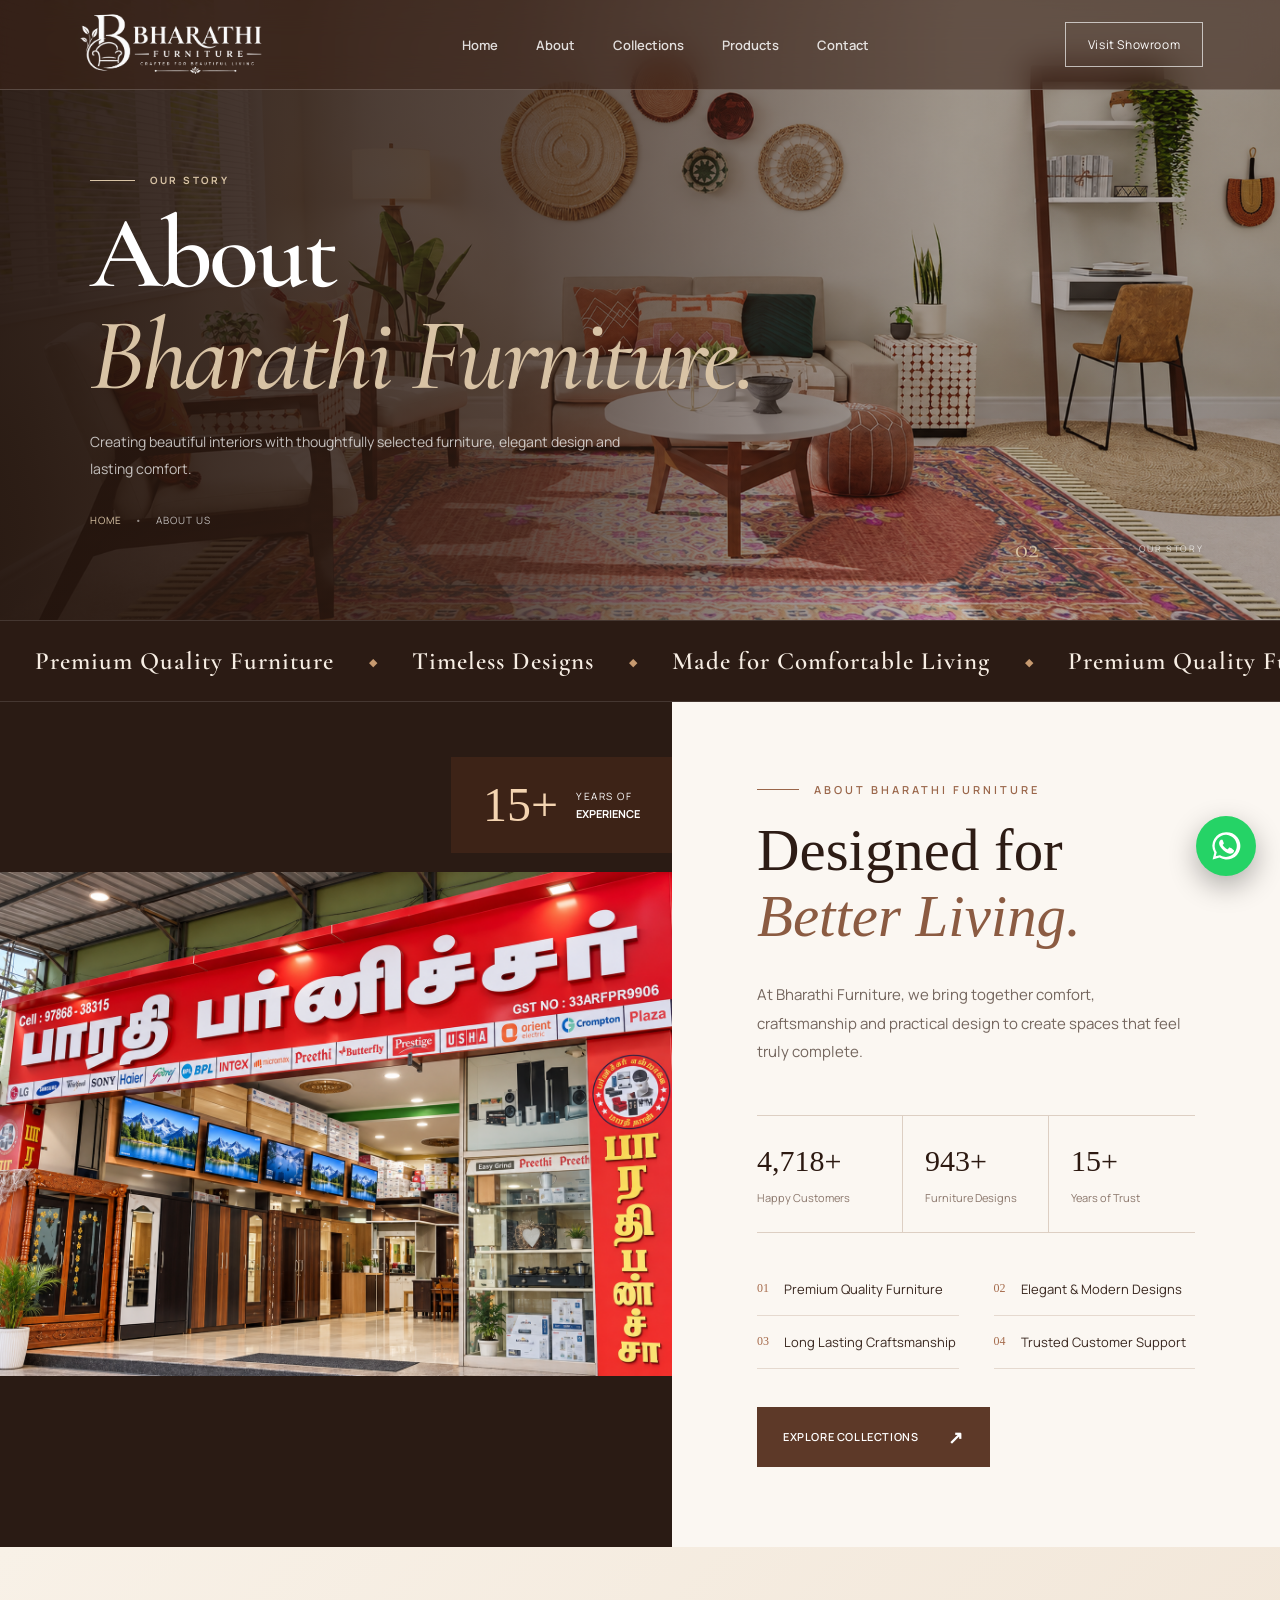
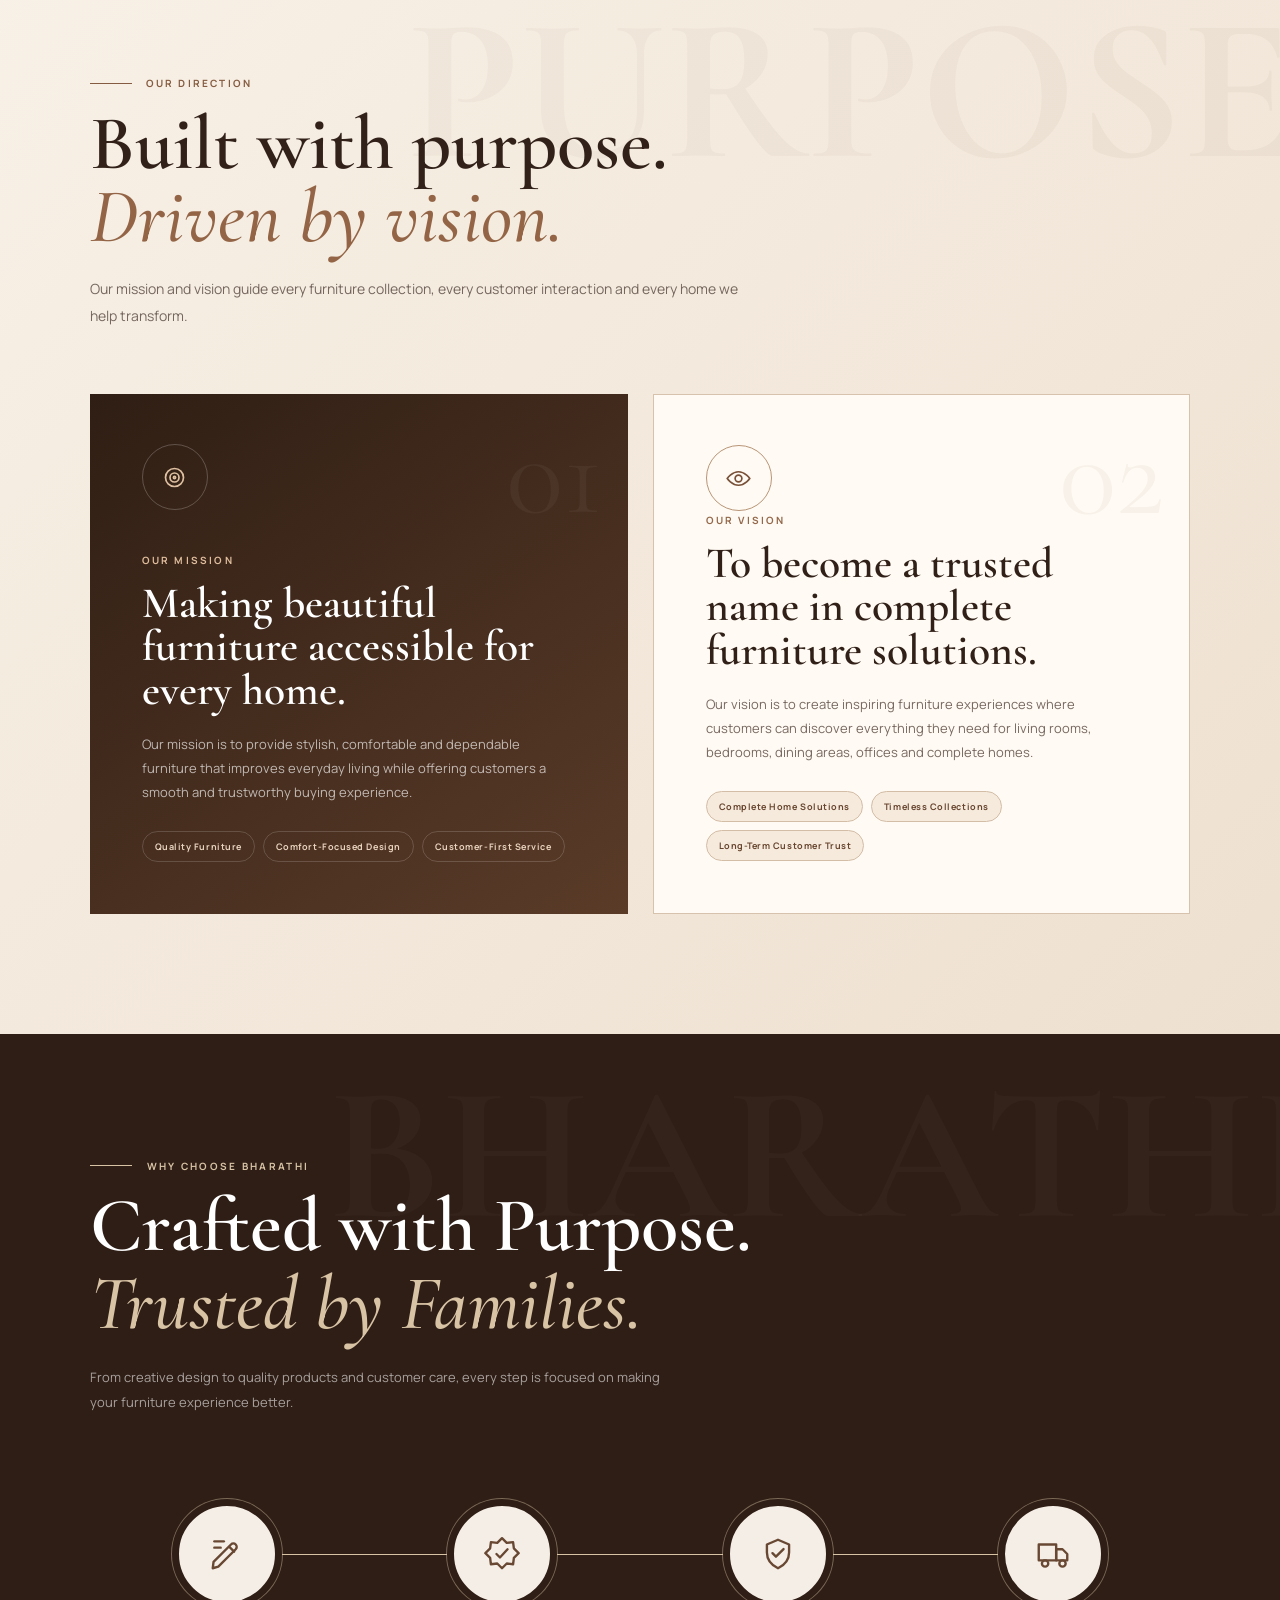
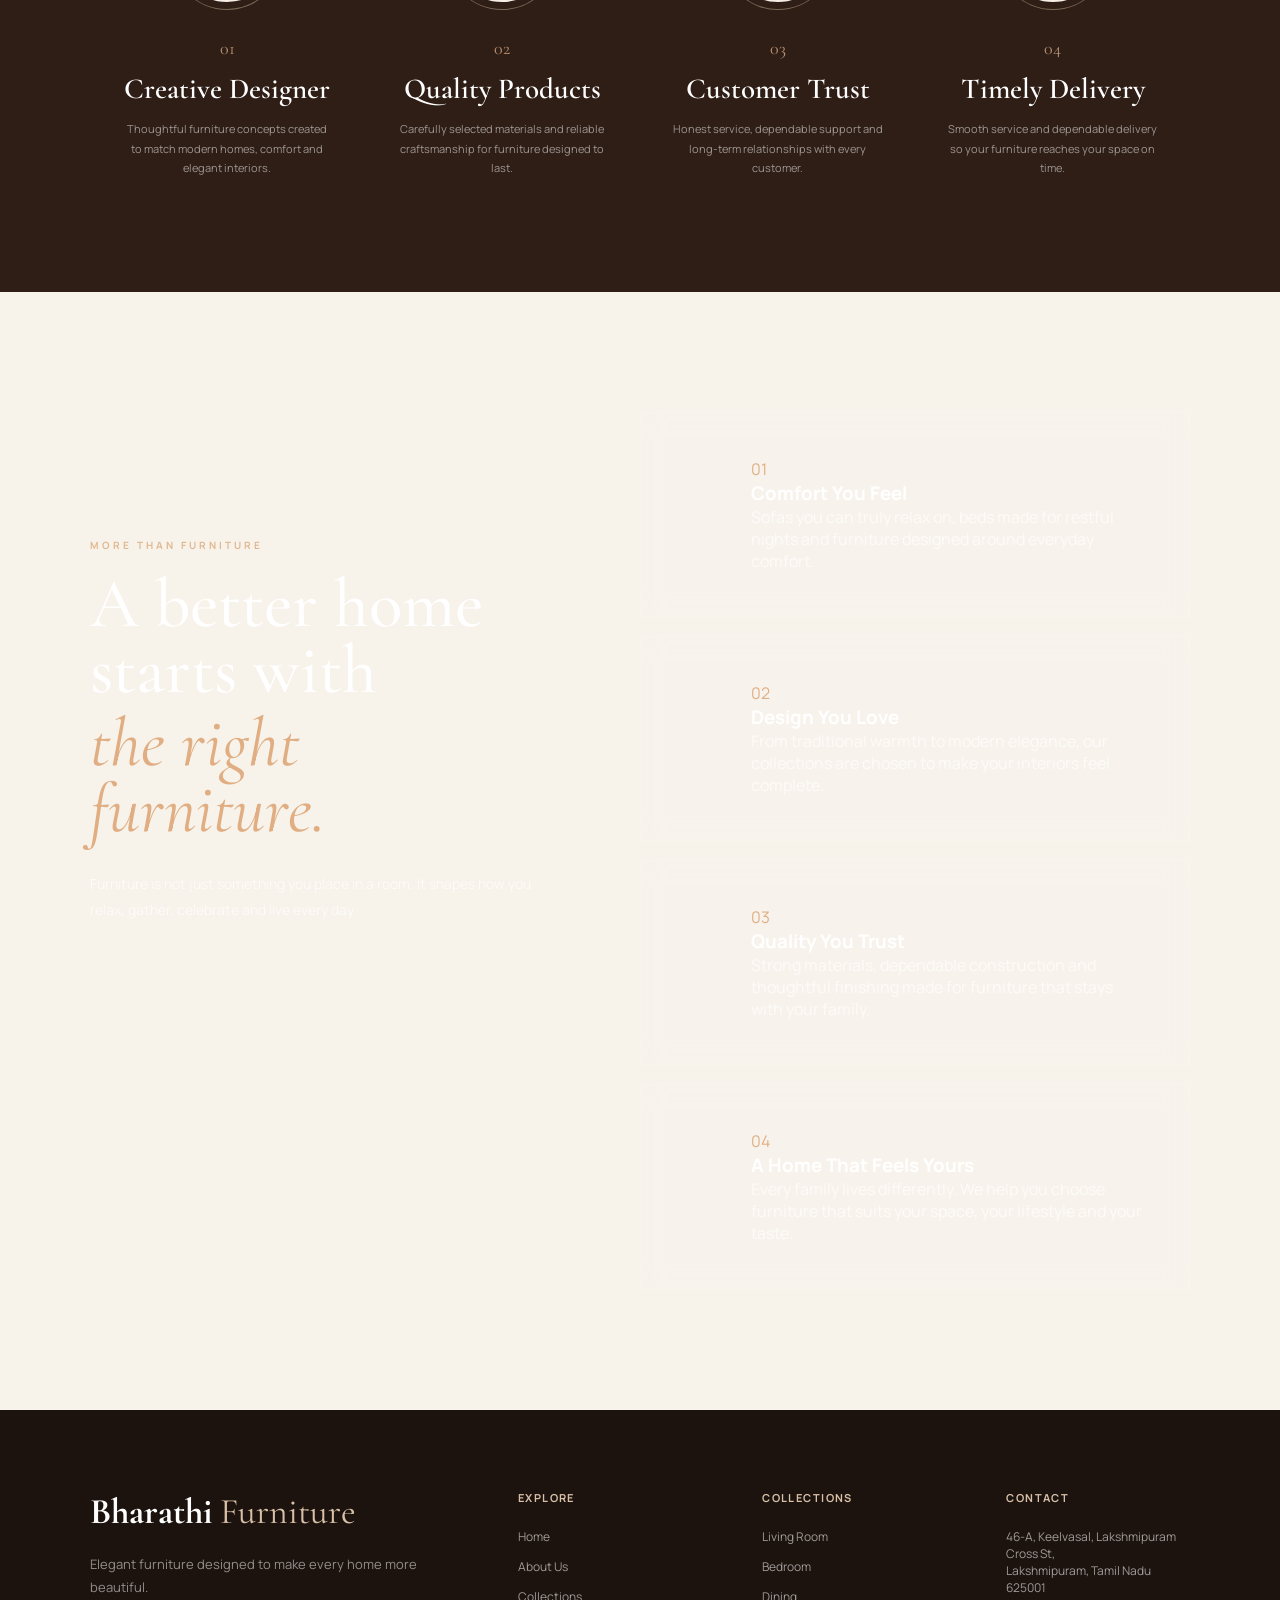
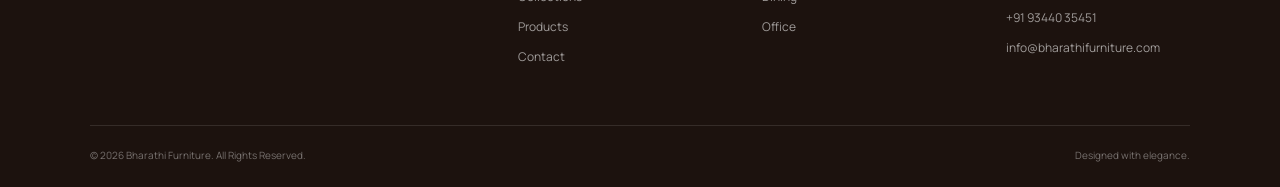
==== commit e2ff0fc6: "nav" ====
--- a/about.html
+++ b/about.html
@@ -615,19 +615,20 @@
 
       <div class="footer-column">
         <h3>Explore</h3>
-        <a href="#">Home</a>
-        <a href="#">About Us</a>
-        <a href="#">Collections</a>
-        <a href="#">Products</a>
+        <a href="index.html">Home</a>
+        <a href="about.html">About Us</a>
+        <a href="collection.html">Collections</a>
+        <a href="products.html">Products</a>
+        <a href="contact.html">Contact</a>
       </div>
 
 
       <div class="footer-column">
         <h3>Collections</h3>
-        <a href="#">Living Room</a>
-        <a href="#">Bedroom</a>
-        <a href="#">Dining</a>
-        <a href="#">Office</a>
+        <a href="collection.html">Living Room</a>
+        <a href="collection.html#bedroom">Bedroom</a>
+        <a href="collection.html#dining">Dining</a>
+        <a href="collection.html#office">Office</a>
       </div>
 
 
--- a/style.css
+++ b/style.css
@@ -53,7 +53,12 @@
   width: 100%;
   height: 90px;
   padding: 0 6%;
-  position: absolute;
+  position: fixed;
+    background: rgba(58, 33, 23, 0.58);
+
+  backdrop-filter: blur(16px);
+  -webkit-backdrop-filter: blur(16px);
+  color: var(--brown-dark);
   top: 0;
   left: 0;
   z-index: 20;
@@ -5531,6 +5536,125 @@
 }
 
 @media (max-width: 600px) {
+
+  .categories.section {
+    padding: 60px 18px;
+  }
+
+  .categories .section-heading {
+    display: block;
+    margin-bottom: 28px;
+  }
+
+  .categories .section-heading p {
+    margin-top: 12px;
+  }
+
+  .categories .category-grid {
+    display: grid;
+    grid-template-columns: 1fr;
+    gap: 22px;
+
+    width: 100%;
+    padding: 0;
+  }
+
+  .categories .category-flip-card,
+  .categories .category-large {
+    width: 100%;
+    height: 430px;
+
+    margin: 0;
+    border-radius: 22px;
+    overflow: hidden;
+  }
+
+  .categories .category-flip-inner {
+    width: 100%;
+    height: 100%;
+
+    transform: none !important;
+  }
+
+  .categories .category-flip-front {
+    position: relative;
+    width: 100%;
+    height: 100%;
+
+    transform: none !important;
+    backface-visibility: visible;
+  }
+
+  .categories .category-flip-back {
+    display: none;
+  }
+
+  .categories .category-flip-front img {
+    width: 100%;
+    height: 100%;
+
+    object-fit: cover;
+    object-position: center;
+
+    display: block;
+  }
+
+  .categories .category-front-overlay {
+    position: absolute;
+    inset: 0;
+
+    background:
+      linear-gradient(
+        to top,
+        rgba(34, 18, 10, 0.88) 0%,
+        rgba(34, 18, 10, 0.38) 48%,
+        rgba(34, 18, 10, 0.05) 100%
+      );
+  }
+
+  .categories .category-front-content {
+    position: absolute;
+
+    left: 24px;
+    right: 24px;
+    bottom: 24px;
+
+    z-index: 3;
+  }
+
+  .categories .category-front-content > span {
+    display: block;
+
+    margin-bottom: 8px;
+
+    font-size: 11px;
+    letter-spacing: 2px;
+
+    color: #e6b88e;
+  }
+
+  .categories .category-front-content h3 {
+    margin: 0;
+
+    font-family: Georgia, serif;
+    font-size: 36px;
+    line-height: 1.05;
+
+    color: #ffffff;
+  }
+
+  .categories .category-front-content small {
+    display: inline-flex;
+    margin-top: 14px;
+
+    font-size: 12px;
+    color: rgba(255,255,255,0.85);
+  }
+
+}
+
+
+@media (max-width: 600px) {
   .hero {
     min-height: 100svh;
     align-items: flex-end;
@@ -5881,72 +6005,110 @@
   .furniture-category-card:active .category-card-content {
     transform: translateY(0) !important;
   }
-   .about-values {
-    width: 100%;
-    padding: 45px 20px !important;
+
+
+
+
+
+  .about-values {
+    padding: 60px 20px;
+    box-sizing: border-box;
     overflow: hidden;
   }
 
   .about-values-head {
     width: 100%;
-    margin-bottom: 35px !important;
-  }
-
-  .about-values-eyebrow {
-    font-size: 10px;
-    letter-spacing: 2px;
+    max-width: 100%;
+    padding: 0;
+    margin-bottom: 40px;
   }
 
   .about-values-head h2 {
-    margin: 15px 0 20px;
-    font-size: 36px !important;
-    line-height: 0.98;
+    font-size: 38px;
+    line-height: 1.08;
   }
 
   .about-values-head p {
+    font-size: 14px;
+    line-height: 1.7;
+  }
+
+  .about-values-line {
+    display: grid;
+    grid-template-columns: 1fr;
+    gap: 0;
+
+    width: 100%;
     max-width: 100%;
-    font-size: 13px;
-    line-height: 1.7;
-  }
-
-  .about-values-line {
-    width: 100%;
-    padding: 0 !important;
+    margin: 0;
+    padding: 0;
+
+    border-left: none;
   }
 
   .about-value-item {
     width: 100%;
-    min-height: 0 !important;
-    padding: 22px 0 22px 90px !important;
-    margin: 0 !important;
+    max-width: 100%;
+
+    padding: 32px 0;
+    margin: 0;
+
+    text-align: left;
+
+    border-right: none;
+    border-bottom: 1px solid rgba(255,255,255,0.14);
+
+    box-sizing: border-box;
+  }
+
+  .about-value-item:last-child {
+    border-bottom: none;
   }
 
   .value-icon {
-    left: 0 !important;
-    width: 58px !important;
-    height: 58px !important;
-  }
-
-  .value-icon svg {
-    width: 23px;
-    height: 23px;
+    margin: 0 0 18px;
   }
 
   .value-number {
-    font-size: 10px;
+    display: block;
+    margin-bottom: 10px;
   }
 
   .about-value-item h3 {
-    margin: 8px 0 10px;
-    font-size: 24px !important;
+    margin: 0 0 12px;
+
+    font-size: 28px;
     line-height: 1.1;
   }
 
   .about-value-item p {
+    width: 100%;
     max-width: 100%;
-    font-size: 12px;
-    line-height: 1.6;
-  }
+
+    margin: 0;
+
+    font-size: 14px;
+    line-height: 1.7;
+  }
+
+  .about-values-line::before,
+  .about-values-line::after,
+  .about-value-item::before,
+  .about-value-item::after {
+    display: none !important;
+    content: none !important;
+  }
+
+  .about-values-line {
+    border-left: none !important;
+    border-right: none !important;
+  }
+
+  .about-value-item {
+    border-left: none !important;
+    border-right: none !important;
+  }
+
 
 
   .about-values-line::before {
@@ -8276,7 +8438,12 @@
     padding:
       0 20px;
 
-    position: absolute;
+    position: fixed;
+
+      background: rgba(58, 33, 23, 0.58);
+
+  backdrop-filter: blur(16px);
+  -webkit-backdrop-filter: blur(16px);
 
     display: flex;
 
@@ -9864,19 +10031,35 @@
 
 
   .material-section {
-    column-gap: 45px;
-  }
-
+    padding: 60px 20px;
+    box-sizing: border-box;
+  }
 
   .material-header {
-    gap: 60px;
-  }
-
-
-  .inspiration-grid {
-    height: 620px;
-  }
-
+    width: 100%;
+    padding: 0;
+    margin-bottom: 30px;
+  }
+
+  .material-list {
+    width: 100%;
+    margin: 0;
+    padding: 0;
+  }
+
+  .material-item {
+    width: 100%;
+    box-sizing: border-box;
+
+    padding-left: 0;
+    padding-right: 0;
+  }
+
+  .material-preview {
+    width: 100%;
+    margin-top: 35px;
+    box-sizing: border-box;
+  }
 }
 
 
@@ -12968,4 +13151,52 @@
     font-size: 38px;
   }
 
+}
+
+
+
+
+@media (max-width: 600px) {
+
+  .signature {
+    padding: 50px 18px;
+    box-sizing: border-box;
+  }
+
+  .signature-content {
+    padding: 0;
+    margin-bottom: 28px;
+  }
+
+  .signature-content h2 {
+    margin-top: 12px;
+  }
+
+  .signature-content p {
+    margin-top: 16px;
+    line-height: 1.7;
+  }
+
+  .signature-image {
+    width: 100%;
+    margin: 0;
+    border-radius: 18px;
+    overflow: hidden;
+  }
+
+  .signature-slider {
+    width: 100%;
+  }
+
+  .signature-slider .slide {
+    width: 100%;
+  }
+
+  .signature-slider .slide img {
+    width: 100%;
+    height: 100%;
+    object-fit: contain;
+    display: block;
+  }
+
 }
